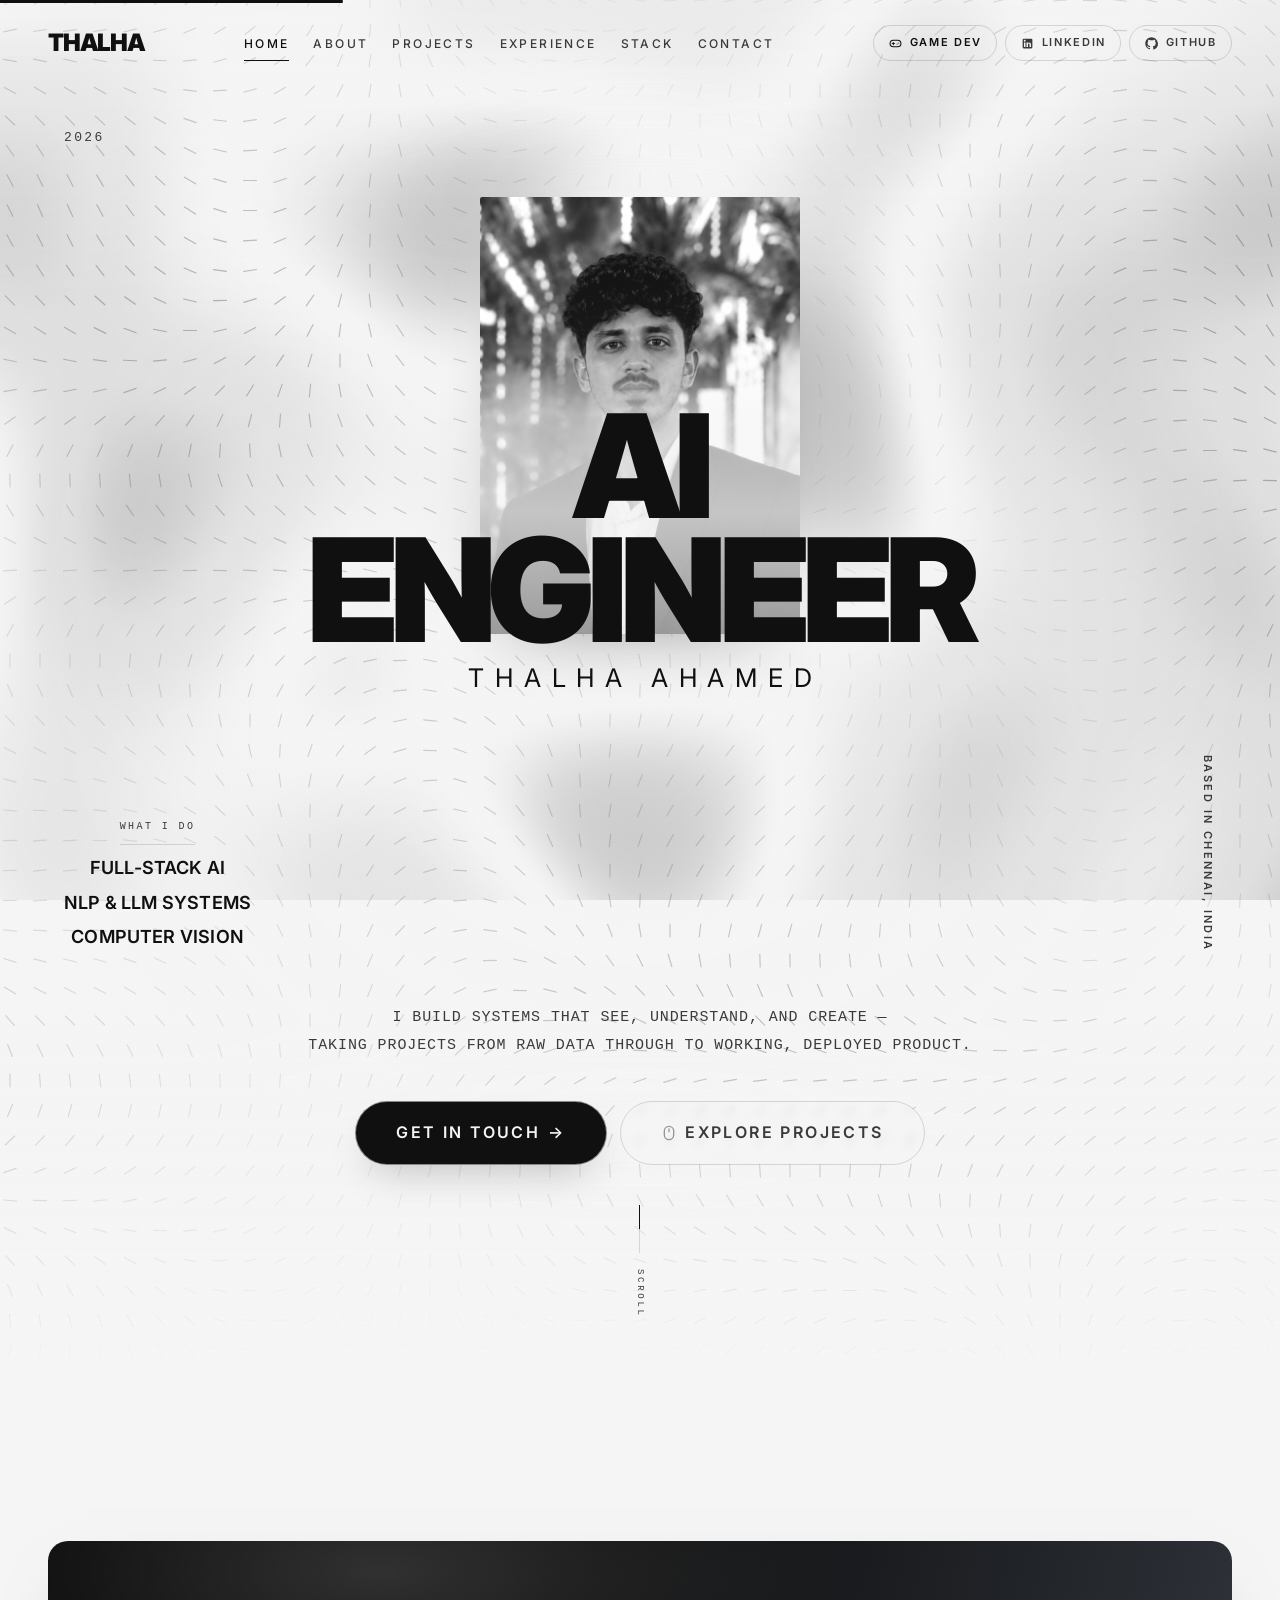
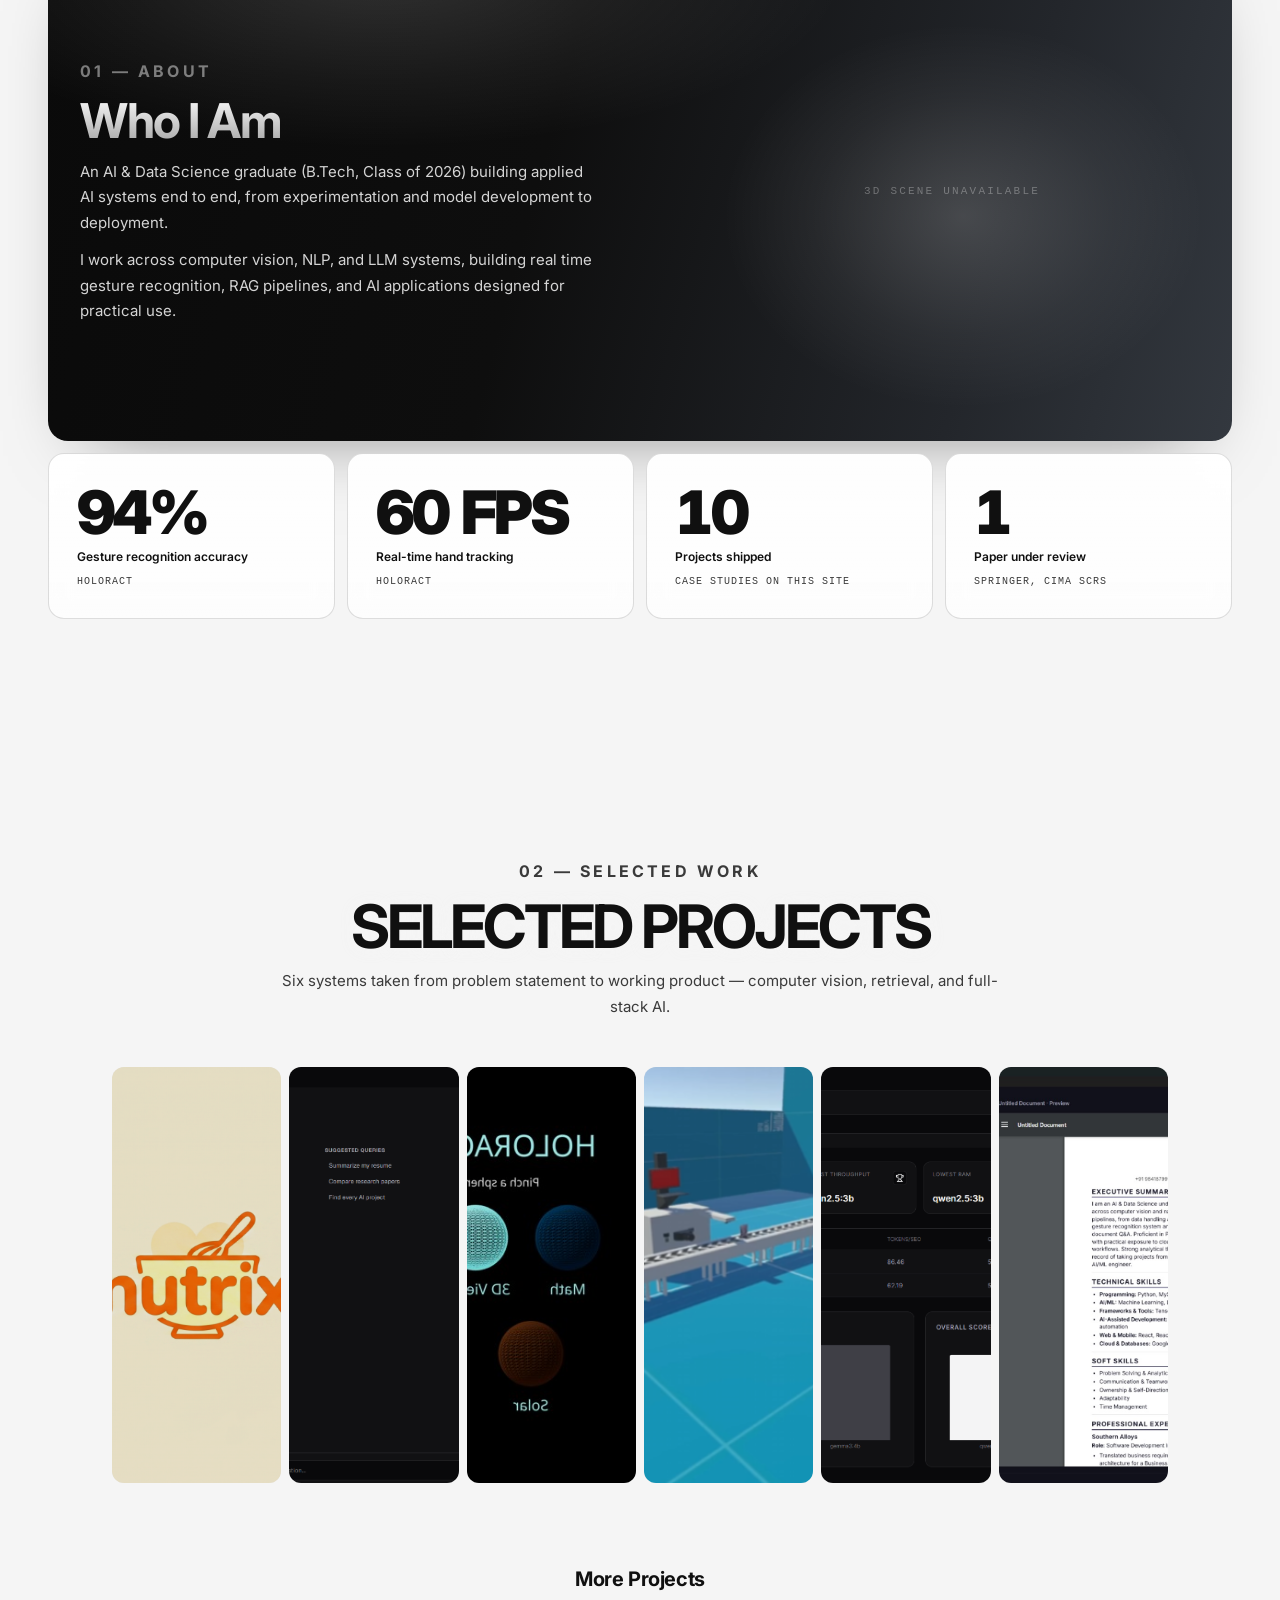
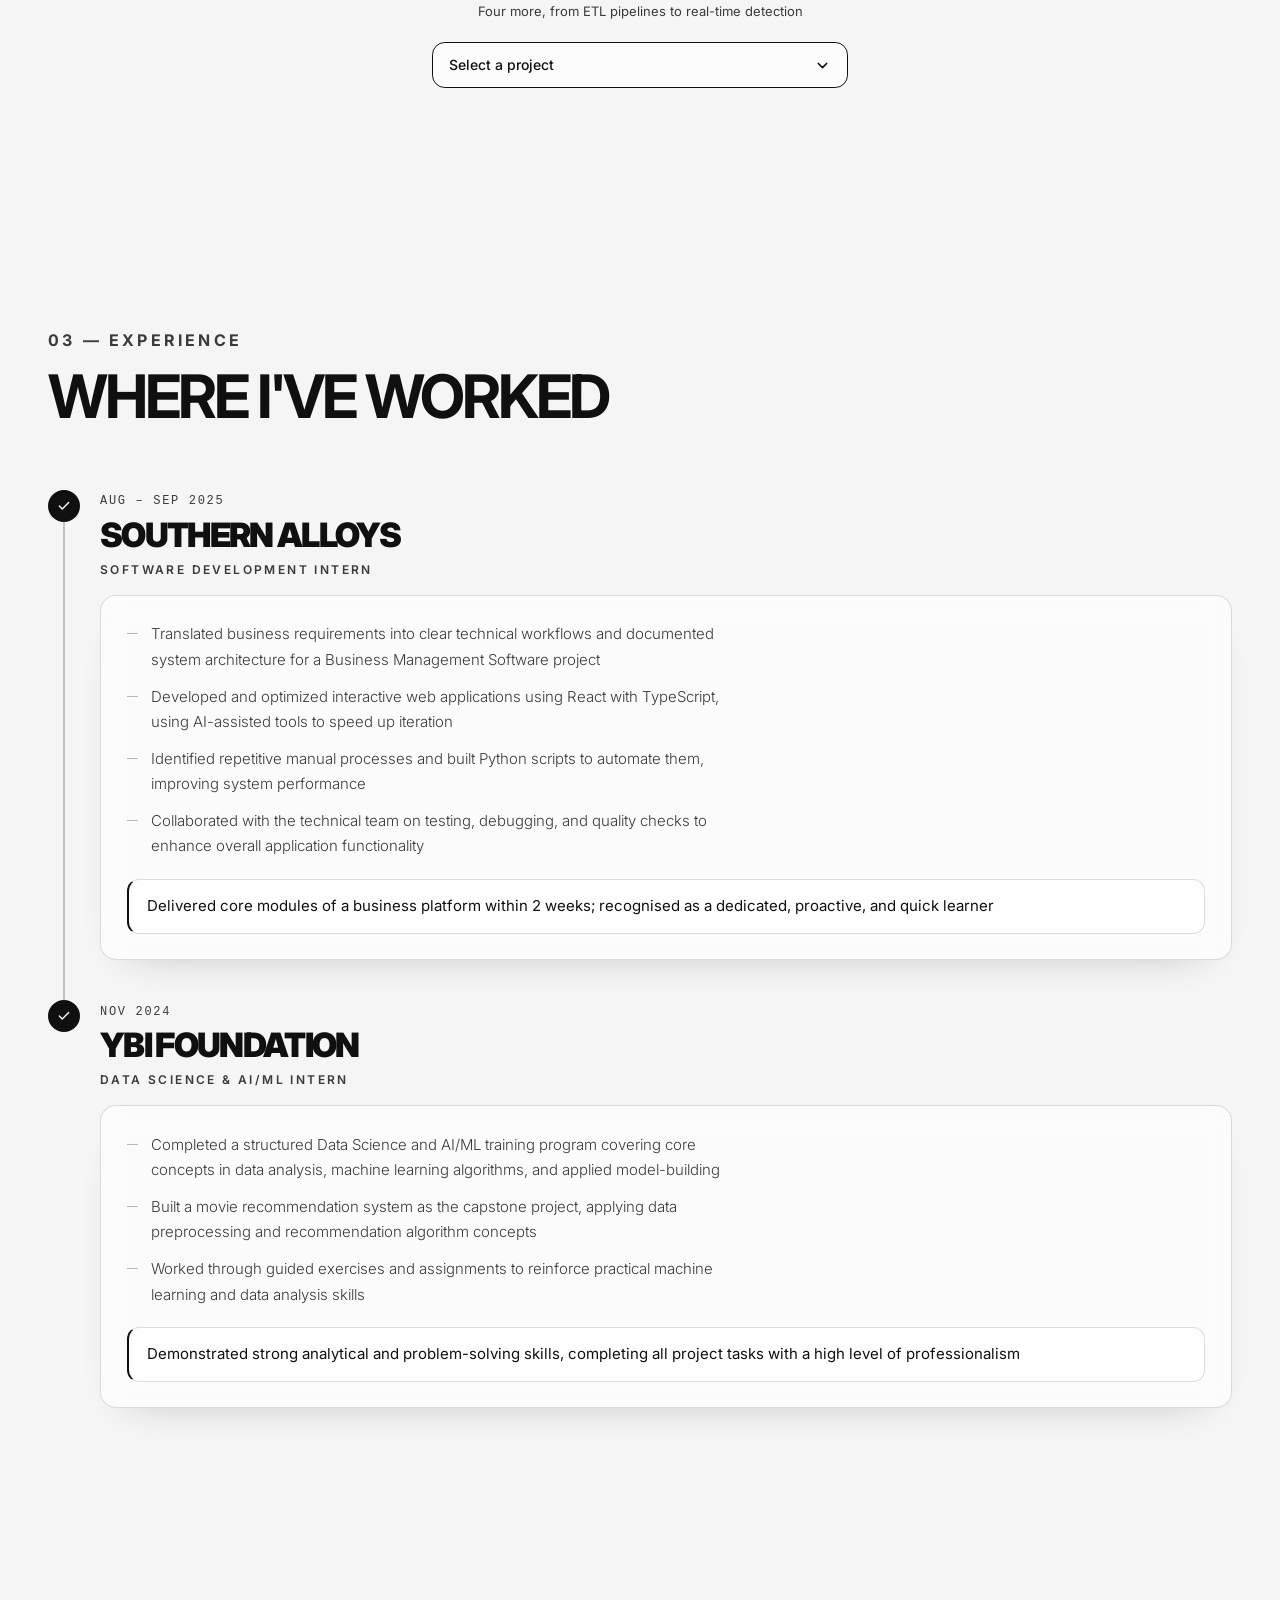
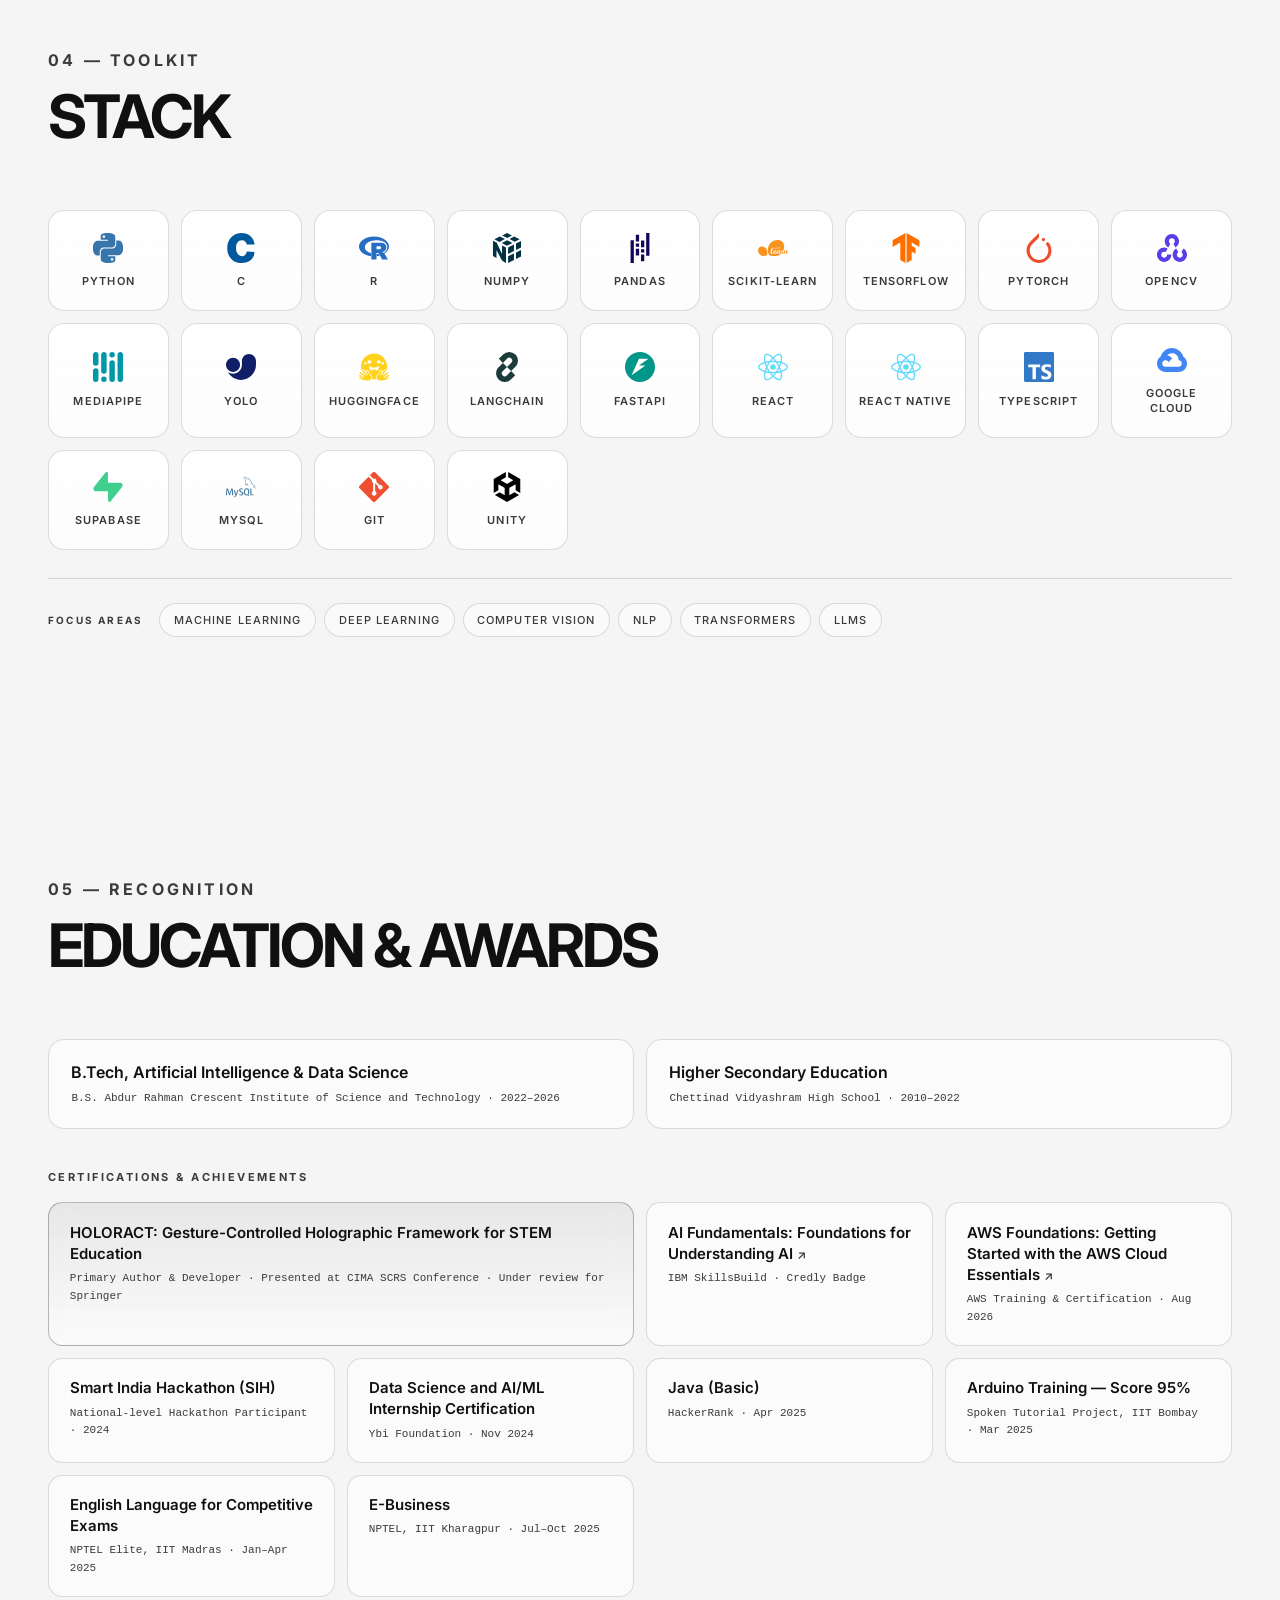
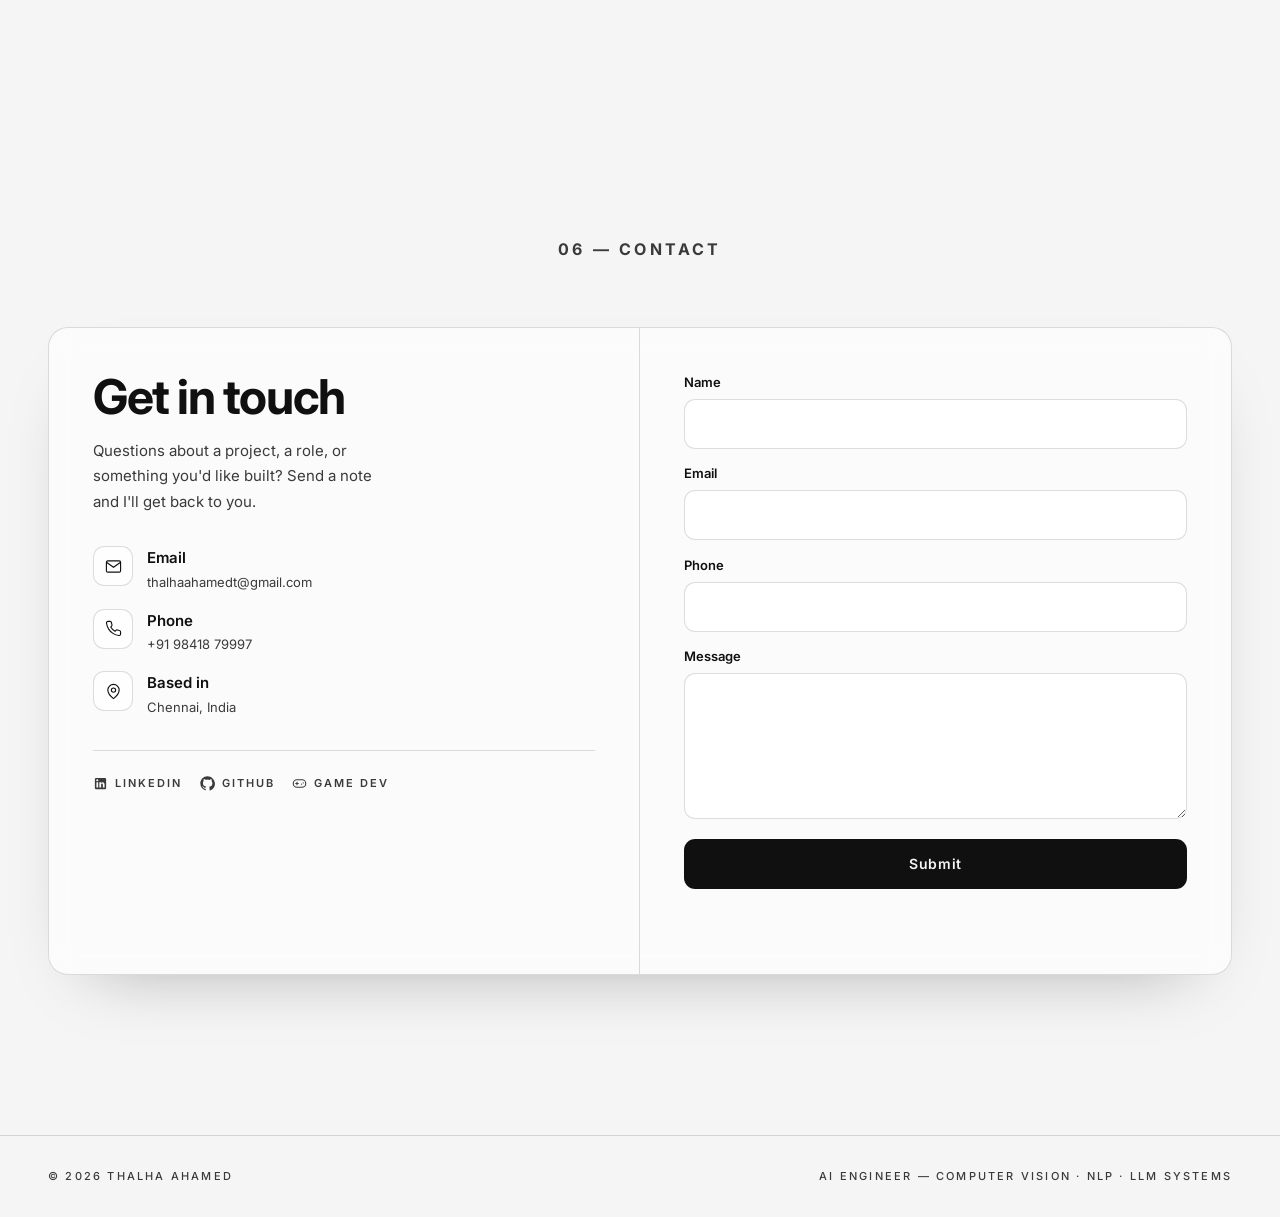
==== index.html @ 67c65a20 "suwi" ====
<!DOCTYPE html>
<html lang="en">
<head>
  <meta charset="UTF-8">
  <meta name="viewport" content="width=device-width, initial-scale=1.0, viewport-fit=cover">
  <meta name="theme-color" content="#F5F5F5">
  <title>Thalha Ahamed — AI Engineer</title>
  <meta name="description" content="Portfolio of Thalha Ahamed — AI Engineer. Building systems that see, understand, and create. Computer Vision, NLP, LLM Systems.">
  <meta name="author" content="Thalha Ahamed">

  <meta property="og:type" content="website">
  <meta property="og:title" content="Thalha Ahamed — AI Engineer">
  <meta property="og:description" content="Building systems that see, understand, and create. Computer Vision, NLP, LLM Systems.">
  <meta name="twitter:card" content="summary_large_image">

  <link rel="preconnect" href="https://fonts.googleapis.com">
  <link rel="preconnect" href="https://fonts.gstatic.com" crossorigin>
  <link href="https://fonts.googleapis.com/css2?family=Inter:wght@300;400;500;600;700;900&display=swap" rel="stylesheet">
  <link rel="stylesheet" href="style.css">
  <noscript><style>
    #preloader{display:none!important}
    body.loading{overflow:auto!important;height:auto!important}
    .reveal{opacity:1!important;transform:none!important}
    .nav-toggle{display:none!important}
    .hero{position:relative!important;height:auto!important;min-height:100svh}
  </style></noscript>
</head>
<body class="loading">

  <div class="page-gradient" aria-hidden="true"></div>
  <canvas id="simplex-bg" aria-hidden="true"></canvas>

  <!-- ===== PRELOADER ===== -->
  <div id="preloader">
    <div class="loader-name">Thalha<br>Ahamed</div>
    <div class="loader-bar"><div class="loader-progress"></div></div>
    <div class="loader-count">000</div>
  </div>

  <!-- ===== SCROLL PROGRESS + CURSOR ===== -->
  <div class="scroll-progress" aria-hidden="true"></div>
  <div class="cursor-dot" aria-hidden="true"></div>
  <div class="cursor-outline" aria-hidden="true"></div>

  <!-- ===== NAVIGATION ===== -->
  <header class="nav" id="nav">
    <nav class="nav-inner">
      <a href="#home" class="nav-logo">Thalha</a>

      <div class="nav-links">
        <a href="#home">Home</a>
        <a href="#about">About</a>
        <a href="#projects">Projects</a>
        <a href="#experience">Experience</a>
        <a href="#stack">Stack</a>
        <a href="#contact">Contact</a>
      </div>

      <div class="nav-cta-group">
        <a class="nav-gamedev" href="https://thalhagamedev.github.io/PortFolio-Website/" target="_blank" rel="noopener">
          <svg width="14" height="14" viewBox="0 0 24 24" fill="none" stroke="currentColor" stroke-width="2" stroke-linecap="round" stroke-linejoin="round" aria-hidden="true"><rect x="2" y="6" width="20" height="12" rx="6"/><path d="M6 12h4M8 10v4M15 13h.01M18 11h.01"/></svg>
          Game Dev
        </a>
        <a class="nav-cta" href="https://www.linkedin.com/in/thalha-ahamed-01144142b/" target="_blank" rel="noopener"><svg viewBox="0 0 24 24" fill="currentColor" aria-hidden="true"><path d="M19 3a2 2 0 0 1 2 2v14a2 2 0 0 1-2 2H5a2 2 0 0 1-2-2V5a2 2 0 0 1 2-2h14m-.5 15.5v-5.3a3.26 3.26 0 0 0-3.26-3.26c-.85 0-1.84.52-2.28 1.3v-1.11h-2.79v8.37h2.79v-4.93c0-.77.62-1.4 1.39-1.4a1.4 1.4 0 0 1 1.4 1.4v4.93h2.75M6.88 8.56a1.68 1.68 0 0 0 1.68-1.68c0-.93-.75-1.69-1.68-1.69a1.69 1.69 0 0 0-1.69 1.69c0 .93.76 1.68 1.69 1.68m1.39 9.94v-8.37H5.5v8.37h2.77z"/></svg>LinkedIn</a>
        <a class="nav-cta" href="https://github.com/Fortuner47" target="_blank" rel="noopener"><svg viewBox="0 0 24 24" fill="currentColor" aria-hidden="true"><path d="M12 .5C5.7.5.5 5.7.5 12c0 5 3.3 9.3 7.9 10.8.6.1.8-.2.8-.6v-2c-3.2.7-3.9-1.5-3.9-1.5-.5-1.3-1.3-1.7-1.3-1.7-1.1-.7.1-.7.1-.7 1.2.1 1.8 1.2 1.8 1.2 1 1.8 2.7 1.3 3.4 1 .1-.8.4-1.3.7-1.6-2.6-.3-5.3-1.3-5.3-5.7 0-1.3.5-2.3 1.2-3.1-.1-.3-.5-1.5.1-3.1 0 0 1-.3 3.3 1.2a11.3 11.3 0 016 0C17.5 5 18.5 5.3 18.5 5.3c.6 1.6.2 2.8.1 3.1.8.8 1.2 1.9 1.2 3.1 0 4.4-2.7 5.4-5.3 5.7.4.4.8 1.1.8 2.2v3.3c0 .4.2.7.8.6 4.6-1.5 7.9-5.8 7.9-10.8C23.5 5.7 18.3.5 12 .5z"/></svg>GitHub</a>
      </div>

      <button class="nav-toggle" id="nav-toggle" aria-label="Open menu">
        <span></span><span></span><span></span>
      </button>
    </nav>
  </header>

  <!-- ===== MOBILE MENU ===== -->
  <div class="mobile-nav" id="mobile-nav">
    <a href="#home">Home</a>
    <a href="#about">About</a>
    <a href="#projects">Projects</a>
    <a href="#experience">Experience</a>
    <a href="#stack">Stack</a>
    <a href="#achievements">Awards</a>
    <a href="#contact">Contact</a>
    <a href="https://thalhagamedev.github.io/PortFolio-Website/" target="_blank" rel="noopener" class="mobile-gamedev"><svg viewBox="0 0 24 24" fill="none" stroke="currentColor" stroke-width="1.8" stroke-linecap="round" stroke-linejoin="round" aria-hidden="true"><rect x="2" y="6" width="20" height="12" rx="6"/><path d="M6 12h4M8 10v4M15 13h.01M18 11h.01"/></svg><span>Game Dev Profile</span></a>
    <a href="https://www.linkedin.com/in/thalha-ahamed-01144142b/" target="_blank" rel="noopener" class="mobile-gamedev"><svg viewBox="0 0 24 24" fill="currentColor" aria-hidden="true"><path d="M19 3a2 2 0 0 1 2 2v14a2 2 0 0 1-2 2H5a2 2 0 0 1-2-2V5a2 2 0 0 1 2-2h14m-.5 15.5v-5.3a3.26 3.26 0 0 0-3.26-3.26c-.85 0-1.84.52-2.28 1.3v-1.11h-2.79v8.37h2.79v-4.93c0-.77.62-1.4 1.39-1.4a1.4 1.4 0 0 1 1.4 1.4v4.93h2.75M6.88 8.56a1.68 1.68 0 0 0 1.68-1.68c0-.93-.75-1.69-1.68-1.69a1.69 1.69 0 0 0-1.69 1.69c0 .93.76 1.68 1.69 1.68m1.39 9.94v-8.37H5.5v8.37h2.77z"/></svg><span>LinkedIn</span></a>
    <a href="https://github.com/Fortuner47" target="_blank" rel="noopener" class="mobile-gamedev"><svg viewBox="0 0 24 24" fill="currentColor" aria-hidden="true"><path d="M12 .5C5.7.5.5 5.7.5 12c0 5 3.3 9.3 7.9 10.8.6.1.8-.2.8-.6v-2c-3.2.7-3.9-1.5-3.9-1.5-.5-1.3-1.3-1.7-1.3-1.7-1.1-.7.1-.7.1-.7 1.2.1 1.8 1.2 1.8 1.2 1 1.8 2.7 1.3 3.4 1 .1-.8.4-1.3.7-1.6-2.6-.3-5.3-1.3-5.3-5.7 0-1.3.5-2.3 1.2-3.1-.1-.3-.5-1.5.1-3.1 0 0 1-.3 3.3 1.2a11.3 11.3 0 016 0C17.5 5 18.5 5.3 18.5 5.3c.6 1.6.2 2.8.1 3.1.8.8 1.2 1.9 1.2 3.1 0 4.4-2.7 5.4-5.3 5.7.4.4.8 1.1.8 2.2v3.3c0 .4.2.7.8.6 4.6-1.5 7.9-5.8 7.9-10.8C23.5 5.7 18.3.5 12 .5z"/></svg><span>GitHub</span></a>
  </div>

  <!-- ===== HERO — layout after "Hero 04" by Ali Imam (21st.dev) ===== -->
  <section class="hero" id="home">
    <canvas id="flow-grid" aria-hidden="true"></canvas>
    <div class="hero-scrim" aria-hidden="true"></div>

    <div class="h4">
      <div class="h4-index">2026</div>

      <div class="h4-stage">
        <figure class="h4-photo" data-portrait="./thalha.jpg">
          <img src="./thalha.jpg" alt="Thalha Ahamed" decoding="async">
          <figcaption class="h4-photo-fallback" aria-hidden="true">TA</figcaption>
        </figure>

        <h1 class="h4-title"><span>AI</span><span>Engineer</span></h1>
        <p class="h4-name">Thalha Ahamed</p>
      </div>

      <div class="h4-meta">
        <div class="h4-services-block">
          <span class="h4-services-label">What I do</span>
          <ul class="h4-services">
            <li>Full-Stack AI</li>
            <li>NLP &amp; LLM Systems</li>
            <li>Computer Vision</li>
          </ul>
        </div>
        <div class="h4-location" aria-hidden="true">Based in Chennai, India</div>
      </div>

      <p class="h4-blurb">
        I build systems that see, understand, and create —<br>
        taking projects from raw data through to working, deployed product.
      </p>

      <div class="h4-cta">
        <a href="#contact" class="btn-primary">Get in touch <span class="arrow">→</span></a>
        <a href="#projects" class="btn-secondary">
          <svg width="16" height="16" viewBox="0 0 24 24" fill="none" stroke="currentColor" stroke-width="2" stroke-linecap="round" stroke-linejoin="round" aria-hidden="true"><rect x="5" y="2" width="14" height="20" rx="7"/><path d="M12 6v4"/></svg>
          Explore projects
        </a>
      </div>

      <div class="hero-scroll" aria-hidden="true">
        <div class="hero-scroll-line"><span></span></div>
        <span class="hero-scroll-text">Scroll</span>
      </div>
    </div>
  </section>

  <div class="after-hero">

    <!-- ===== ABOUT — after "Spline Scene" by Serafim (21st.dev) ===== -->
    <section class="section" id="about">
      <div class="container">

        <div class="spline-card reveal">
          <div class="spotlight" aria-hidden="true"></div>

          <div class="spline-inner">
            <div class="spline-copy">
              <span class="title-counter">01 — About</span>
              <h2 class="spline-title">Who I Am</h2>
              <p>An AI &amp; Data Science graduate (B.Tech, Class of 2026) building applied AI systems end to end, from experimentation and model development to deployment.</p>
              <p>I work across computer vision, NLP, and LLM systems, building real time gesture recognition, RAG pipelines, and AI applications designed for practical use.</p>
            </div>

            <div class="spline-stage" data-spline="https://prod.spline.design/kZDDjO5HuC9GJUM2/scene.splinecode">
              <span class="spline-status">Loading 3D scene…</span>
            </div>
          </div>
        </div>

        <div class="about-stats reveal">
          <div class="stat">
            <div class="stat-value" data-target="94" data-suffix="%">0%</div>
            <div class="stat-label">Gesture recognition accuracy</div>
            <div class="stat-src">HOLORACT</div>
          </div>
          <div class="stat">
            <div class="stat-value" data-target="60" data-suffix=" FPS">0 FPS</div>
            <div class="stat-label">Real-time hand tracking</div>
            <div class="stat-src">HOLORACT</div>
          </div>
          <div class="stat">
            <div class="stat-value" data-target="10" data-suffix="">0</div>
            <div class="stat-label">Projects shipped</div>
            <div class="stat-src">Case studies on this site</div>
          </div>
          <div class="stat">
            <div class="stat-value" data-target="1" data-suffix="">0</div>
            <div class="stat-label">Paper under review</div>
            <div class="stat-src">Springer, CIMA SCRS</div>
          </div>
        </div>

      </div>
    </section>

    <!-- ===== PROJECTS — after "Image Gallery" by PrebuiltUI (21st.dev) ===== -->
    <section class="section" id="projects">
      <div class="container">
        <div class="ig-head reveal">
          <span class="title-counter">02 — Selected Work</span>
          <h2 class="section-heading">Selected Projects</h2>
          <p class="ig-sub">Six systems taken from problem statement to working product — computer vision, retrieval, and full-stack AI.</p>
        </div>

        <div class="ig-gallery">
          <a class="ig-tile reveal" href="nutrix.html">
            <img src="./nutrix_logo.png" alt="Nutrix Resynced" loading="lazy" decoding="async">
            <div class="ig-overlay">
              <span class="ig-meta">01 · Full-Stack AI</span>
              <h3 class="ig-title">Nutrix Resynced</h3>
              <span class="ig-more">Case study <svg width="16" height="16" viewBox="0 0 13 13" fill="none" aria-hidden="true"><path d="M8.125 1.625H11.375V4.875" stroke="currentColor" stroke-linecap="round" stroke-linejoin="round"/><path d="M5.41602 7.58333L11.3743 1.625" stroke="currentColor" stroke-linecap="round" stroke-linejoin="round"/><path d="M9.75 7.04167V10.2917C9.75 10.579 9.63586 10.8545 9.4327 11.0577C9.22953 11.2609 8.95398 11.375 8.66667 11.375H2.70833C2.42102 11.375 2.14547 11.2609 1.9423 11.0577C1.73914 10.8545 1.625 10.579 1.625 10.2917V4.33333C1.625 4.04602 1.73914 3.77047 1.9423 3.5673C2.14547 3.36414 2.42102 3.25 2.70833 3.25H5.95833" stroke="currentColor" stroke-linecap="round" stroke-linejoin="round"/></svg></span>
            </div>
          </a>
          <a class="ig-tile reveal" href="querydoc.html">
            <img src="./QueryDoc_UI_1.png" alt="QueryDoc" loading="lazy" decoding="async">
            <div class="ig-overlay">
              <span class="ig-meta">02 · Enterprise AI</span>
              <h3 class="ig-title">QueryDoc</h3>
              <span class="ig-more">Case study <svg width="16" height="16" viewBox="0 0 13 13" fill="none" aria-hidden="true"><path d="M8.125 1.625H11.375V4.875" stroke="currentColor" stroke-linecap="round" stroke-linejoin="round"/><path d="M5.41602 7.58333L11.3743 1.625" stroke="currentColor" stroke-linecap="round" stroke-linejoin="round"/><path d="M9.75 7.04167V10.2917C9.75 10.579 9.63586 10.8545 9.4327 11.0577C9.22953 11.2609 8.95398 11.375 8.66667 11.375H2.70833C2.42102 11.375 2.14547 11.2609 1.9423 11.0577C1.73914 10.8545 1.625 10.579 1.625 10.2917V4.33333C1.625 4.04602 1.73914 3.77047 1.9423 3.5673C2.14547 3.36414 2.42102 3.25 2.70833 3.25H5.95833" stroke="currentColor" stroke-linecap="round" stroke-linejoin="round"/></svg></span>
            </div>
          </a>
          <a class="ig-tile reveal" href="holoract.html">
            <img src="./holoract_interface.png" alt="HOLORACT" loading="lazy" decoding="async">
            <div class="ig-overlay">
              <span class="ig-meta">03 · Computer Vision</span>
              <h3 class="ig-title">HOLORACT</h3>
              <span class="ig-more">Case study <svg width="16" height="16" viewBox="0 0 13 13" fill="none" aria-hidden="true"><path d="M8.125 1.625H11.375V4.875" stroke="currentColor" stroke-linecap="round" stroke-linejoin="round"/><path d="M5.41602 7.58333L11.3743 1.625" stroke="currentColor" stroke-linecap="round" stroke-linejoin="round"/><path d="M9.75 7.04167V10.2917C9.75 10.579 9.63586 10.8545 9.4327 11.0577C9.22953 11.2609 8.95398 11.375 8.66667 11.375H2.70833C2.42102 11.375 2.14547 11.2609 1.9423 11.0577C1.73914 10.8545 1.625 10.579 1.625 10.2917V4.33333C1.625 4.04602 1.73914 3.77047 1.9423 3.5673C2.14547 3.36414 2.42102 3.25 2.70833 3.25H5.95833" stroke="currentColor" stroke-linecap="round" stroke-linejoin="round"/></svg></span>
            </div>
          </a>
          <a class="ig-tile reveal" href="industrial-vision.html">
            <img src="./pis_cover.png" alt="Industrial Vision" loading="lazy" decoding="async">
            <div class="ig-overlay">
              <span class="ig-meta">04 · Computer Vision</span>
              <h3 class="ig-title">Industrial Vision</h3>
              <span class="ig-more">Case study <svg width="16" height="16" viewBox="0 0 13 13" fill="none" aria-hidden="true"><path d="M8.125 1.625H11.375V4.875" stroke="currentColor" stroke-linecap="round" stroke-linejoin="round"/><path d="M5.41602 7.58333L11.3743 1.625" stroke="currentColor" stroke-linecap="round" stroke-linejoin="round"/><path d="M9.75 7.04167V10.2917C9.75 10.579 9.63586 10.8545 9.4327 11.0577C9.22953 11.2609 8.95398 11.375 8.66667 11.375H2.70833C2.42102 11.375 2.14547 11.2609 1.9423 11.0577C1.73914 10.8545 1.625 10.579 1.625 10.2917V4.33333C1.625 4.04602 1.73914 3.77047 1.9423 3.5673C2.14547 3.36414 2.42102 3.25 2.70833 3.25H5.95833" stroke="currentColor" stroke-linecap="round" stroke-linejoin="round"/></svg></span>
            </div>
          </a>
          <a class="ig-tile reveal" href="ollamabench.html">
            <img src="./ollamabench_1.png" alt="OllamaBench" loading="lazy" decoding="async">
            <div class="ig-overlay">
              <span class="ig-meta">05 · Developer Tools</span>
              <h3 class="ig-title">OllamaBench</h3>
              <span class="ig-more">Case study <svg width="16" height="16" viewBox="0 0 13 13" fill="none" aria-hidden="true"><path d="M8.125 1.625H11.375V4.875" stroke="currentColor" stroke-linecap="round" stroke-linejoin="round"/><path d="M5.41602 7.58333L11.3743 1.625" stroke="currentColor" stroke-linecap="round" stroke-linejoin="round"/><path d="M9.75 7.04167V10.2917C9.75 10.579 9.63586 10.8545 9.4327 11.0577C9.22953 11.2609 8.95398 11.375 8.66667 11.375H2.70833C2.42102 11.375 2.14547 11.2609 1.9423 11.0577C1.73914 10.8545 1.625 10.579 1.625 10.2917V4.33333C1.625 4.04602 1.73914 3.77047 1.9423 3.5673C2.14547 3.36414 2.42102 3.25 2.70833 3.25H5.95833" stroke="currentColor" stroke-linecap="round" stroke-linejoin="round"/></svg></span>
            </div>
          </a>
          <a class="ig-tile reveal" href="docforge.html">
            <img src="./docforge_ui_1.png" alt="DocForge AI" loading="lazy" decoding="async">
            <div class="ig-overlay">
              <span class="ig-meta">06 · AI-Native Application</span>
              <h3 class="ig-title">DocForge AI</h3>
              <span class="ig-more">Case study <svg width="16" height="16" viewBox="0 0 13 13" fill="none" aria-hidden="true"><path d="M8.125 1.625H11.375V4.875" stroke="currentColor" stroke-linecap="round" stroke-linejoin="round"/><path d="M5.41602 7.58333L11.3743 1.625" stroke="currentColor" stroke-linecap="round" stroke-linejoin="round"/><path d="M9.75 7.04167V10.2917C9.75 10.579 9.63586 10.8545 9.4327 11.0577C9.22953 11.2609 8.95398 11.375 8.66667 11.375H2.70833C2.42102 11.375 2.14547 11.2609 1.9423 11.0577C1.73914 10.8545 1.625 10.579 1.625 10.2917V4.33333C1.625 4.04602 1.73914 3.77047 1.9423 3.5673C2.14547 3.36414 2.42102 3.25 2.70833 3.25H5.95833" stroke="currentColor" stroke-linecap="round" stroke-linejoin="round"/></svg></span>
            </div>
          </a>
        </div>
      </div>
    </section>

    <!-- ===== MORE PROJECTS — after "Dropdown 01" by Awanish Verma (21st.dev) ===== -->
    <section class="section" id="projects-more" style="padding-top:0">
      <div class="container">
        <div class="dd-head reveal">
          <span class="dd-title">More Projects</span>
          <span class="dd-sub">Four more, from ETL pipelines to real-time detection</span>
        </div>

        <div class="dd reveal" data-dropdown>
          <button type="button" class="dd-trigger" aria-expanded="false" aria-haspopup="true" aria-controls="more-menu">
            <span class="dd-value">Select a project</span>
            <svg class="dd-chevron" viewBox="0 0 24 24" fill="none" stroke="currentColor" stroke-width="2" stroke-linecap="round" stroke-linejoin="round" aria-hidden="true"><path d="m6 9 6 6 6-6"/></svg>
          </button>

          <div class="dd-menu" id="more-menu" role="menu">
            <a class="dd-option" role="menuitem" href="video-recipe.html">
              <span class="dd-option-num">07</span>
              <span class="dd-option-text">
                <span class="dd-option-name">AI Video Recipe Extraction</span>
                <span class="dd-option-desc">Automated recipe extraction from cooking videos using Google Gemini AI with fuzzy deduplication.</span>
              </span>
            </a>
            <a class="dd-option" role="menuitem" href="scrapflow.html">
              <span class="dd-option-num">08</span>
              <span class="dd-option-text">
                <span class="dd-option-name">ScrapFlow</span>
                <span class="dd-option-desc">Automated ETL and web-scraping workflow for downstream AI/ML analysis with a full business dashboard.</span>
              </span>
            </a>
            <a class="dd-option" role="menuitem" href="yolo-detection.html">
              <span class="dd-option-num">09</span>
              <span class="dd-option-text">
                <span class="dd-option-name">YOLO Video Object Detection</span>
                <span class="dd-option-desc">Real-time object detection and tracking on video streams with bounding boxes and labels.</span>
              </span>
            </a>
            <a class="dd-option" role="menuitem" href="text-emotion.html">
              <span class="dd-option-num">10</span>
              <span class="dd-option-text">
                <span class="dd-option-name">Text Emotion Detection</span>
                <span class="dd-option-desc">Multi-class emotion classification using fine-tuned HuggingFace Transformer models.</span>
              </span>
            </a>
          </div>
        </div>
      </div>
    </section>

    <!-- ===== EXPERIENCE — after "Order Tracking" by Javi (21st.dev) ===== -->
    <section class="section" id="experience">
      <div class="container">
        <div class="section-head reveal">
          <span class="title-counter">03 — Experience</span>
          <h2 class="section-heading">Where I've Worked</h2>
        </div>

        <ol class="track">
          <li class="track-step is-done reveal">
            <span class="track-node"><svg viewBox="0 0 24 24" fill="none" stroke="currentColor" stroke-width="2.5" stroke-linecap="round" stroke-linejoin="round" aria-hidden="true"><path d="M20 6 9 17l-5-5"/></svg></span>
            <div class="track-body">
              <span class="track-time">Aug – Sep 2025</span>
              <h3 class="track-name">Southern Alloys</h3>
              <span class="track-role">Software Development Intern</span>
              <div class="track-card">
              <ul class="exp-details">
                <li>Translated business requirements into clear technical workflows and documented system architecture for a Business Management Software project</li>
                <li>Developed and optimized interactive web applications using React with TypeScript, using AI-assisted tools to speed up iteration</li>
                <li>Identified repetitive manual processes and built Python scripts to automate them, improving system performance</li>
                <li>Collaborated with the technical team on testing, debugging, and quality checks to enhance overall application functionality</li></ul>
              <div class="exp-impact">Delivered core modules of a business platform within 2 weeks; recognised as a dedicated, proactive, and quick learner</div>
            </div>
            </div>
          </li>
          <li class="track-step is-done reveal">
            <span class="track-node"><svg viewBox="0 0 24 24" fill="none" stroke="currentColor" stroke-width="2.5" stroke-linecap="round" stroke-linejoin="round" aria-hidden="true"><path d="M20 6 9 17l-5-5"/></svg></span>
            <div class="track-body">
              <span class="track-time">Nov 2024</span>
              <h3 class="track-name">Ybi Foundation</h3>
              <span class="track-role">Data Science &amp; AI/ML Intern</span>
              <div class="track-card">
              <ul class="exp-details">
                <li>Completed a structured Data Science and AI/ML training program covering core concepts in data analysis, machine learning algorithms, and applied model-building</li>
                <li>Built a movie recommendation system as the capstone project, applying data preprocessing and recommendation algorithm concepts</li>
                <li>Worked through guided exercises and assignments to reinforce practical machine learning and data analysis skills</li></ul>
              <div class="exp-impact">Demonstrated strong analytical and problem-solving skills, completing all project tasks with a high level of professionalism</div>
            </div>
            </div>
          </li>
        </ol>
      </div>
    </section>

    <!-- ===== STACK ===== -->
    <section class="section" id="stack">
      <div class="container">
        <div class="section-head reveal">
          <span class="title-counter">04 — Toolkit</span>
          <h2 class="section-heading">Stack</h2>
        </div>

        <ul class="tool-grid reveal">
          <li class="tool" style="--brand:#3776AB">
            <svg class="tool-icon" viewBox="0 0 24 24" role="img" aria-hidden="true"><path d="M14.25.18l.9.2.73.26.59.3.45.32.34.34.25.34.16.33.1.3.04.26.02.2-.01.13V8.5l-.05.63-.13.55-.21.46-.26.38-.3.31-.33.25-.35.19-.35.14-.33.1-.3.07-.26.04-.21.02H8.77l-.69.05-.59.14-.5.22-.41.27-.33.32-.27.35-.2.36-.15.37-.1.35-.07.32-.04.27-.02.21v3.06H3.17l-.21-.03-.28-.07-.32-.12-.35-.18-.36-.26-.36-.36-.35-.46-.32-.59-.28-.73-.21-.88-.14-1.05-.05-1.23.06-1.22.16-1.04.24-.87.32-.71.36-.57.4-.44.42-.33.42-.24.4-.16.36-.1.32-.05.24-.01h.16l.06.01h8.16v-.83H6.18l-.01-2.75-.02-.37.05-.34.11-.31.17-.28.25-.26.31-.23.38-.2.44-.18.51-.15.58-.12.64-.1.71-.06.77-.04.84-.02 1.27.05zm-6.3 1.98l-.23.33-.08.41.08.41.23.34.33.22.41.09.41-.09.33-.22.23-.34.08-.41-.08-.41-.23-.33-.33-.22-.41-.09-.41.09zm13.09 3.95l.28.06.32.12.35.18.36.27.36.35.35.47.32.59.28.73.21.88.14 1.04.05 1.23-.06 1.23-.16 1.04-.24.86-.32.71-.36.57-.4.45-.42.33-.42.24-.4.16-.36.09-.32.05-.24.02-.16-.01h-8.22v.82h5.84l.01 2.76.02.36-.05.34-.11.31-.17.29-.25.25-.31.24-.38.2-.44.17-.51.15-.58.13-.64.09-.71.07-.77.04-.84.01-1.27-.04-1.07-.14-.9-.2-.73-.25-.59-.3-.45-.33-.34-.34-.25-.34-.16-.33-.1-.3-.04-.25-.02-.2.01-.13v-5.34l.05-.64.13-.54.21-.46.26-.38.3-.32.33-.24.35-.2.35-.14.33-.1.3-.06.26-.04.21-.02.13-.01h5.84l.69-.05.59-.14.5-.21.41-.28.33-.32.27-.35.2-.36.15-.36.1-.35.07-.32.04-.28.02-.21V6.07h2.09l.14.01zm-6.47 14.25l-.23.33-.08.41.08.41.23.33.33.23.41.08.41-.08.33-.23.23-.33.08-.41-.08-.41-.23-.33-.33-.23-.41-.08-.41.08z"/></svg>
            <span class="tool-name">Python</span>
          </li>
          <li class="tool" style="--brand:#00599C">
            <svg class="tool-icon" viewBox="0 0 24 24" role="img" aria-hidden="true"><path d="M16.5921 9.1962s-.354-3.298-3.627-3.39c-3.2741-.09-4.9552 2.474-4.9552 6.14 0 3.6651 1.858 6.5972 5.0451 6.5972 3.184 0 3.5381-3.665 3.5381-3.665l6.1041.365s.36 3.31-2.196 5.836c-2.552 2.5241-5.6901 2.9371-7.8762 2.9201-2.19-.017-5.2261.034-8.1602-2.97-2.938-3.0101-3.436-5.9302-3.436-8.8002 0-2.8701.556-6.6702 4.047-9.5502C7.444.72 9.849 0 12.254 0c10.0422 0 10.7172 9.2602 10.7172 9.2602z"/></svg>
            <span class="tool-name">C</span>
          </li>
          <li class="tool" style="--brand:#276DC3">
            <svg class="tool-icon" viewBox="0 0 24 24" role="img" aria-hidden="true"><path d="M12 2.746c-6.627 0-12 3.599-12 8.037 0 3.897 4.144 7.144 9.64 7.88V16.26c-2.924-.915-4.925-2.755-4.925-4.877 0-3.035 4.084-5.494 9.12-5.494 5.038 0 8.757 1.683 8.757 5.494 0 1.976-.999 3.379-2.662 4.272.09.066.174.128.258.216.169.149.25.363.372.544 2.128-1.45 3.44-3.437 3.44-5.631 0-4.44-5.373-8.038-12-8.038zm-2.111 4.99v13.516l4.093-.002-.002-5.291h1.1c.225 0 .321.066.549.25.272.22.715.982.715.982l2.164 4.063 4.627-.002-2.864-4.826s-.086-.193-.265-.383a2.22 2.22 0 00-.582-.416c-.422-.214-1.149-.434-1.149-.434s3.578-.264 3.578-3.826c0-3.562-3.744-3.63-3.744-3.63zm4.127 2.93l2.478.002s1.149-.062 1.149 1.127c0 1.165-1.149 1.17-1.149 1.17h-2.478zm1.754 6.119c-.494.049-1.012.079-1.54.088v1.807a16.622 16.622 0 002.37-.473l-.471-.891s-.108-.183-.248-.394c-.039-.054-.08-.098-.111-.137z"/></svg>
            <span class="tool-name">R</span>
          </li>
          <li class="tool" style="--brand:#013243">
            <svg class="tool-icon" viewBox="0 0 24 24" role="img" aria-hidden="true"><path d="M10.315 4.876L6.3048 2.8517l-4.401 2.1965 4.1186 2.0683zm1.8381.9277l4.2045 2.1223-4.3622 2.1906-4.125-2.0718zm5.6153-2.9213l4.3193 2.1658-3.863 1.9402-4.2131-2.1252zm-1.859-.9329L12.021 0 8.1742 1.9193l4.0068 2.0208zm-3.0401 16.7443V24l4.7107-2.3507-.0053-5.3085zm4.7037-4.2057l-.0052-5.2528-4.6985 2.3356v5.2546zm5.6553-.9845v5.327l-4.0178 2.0052-.0029-5.3028zm0-1.8626V6.4214l-4.0253 2.001.0034 5.2633zM11.2062 11.571L8.0333 9.9756v6.895s-3.8804-8.2564-4.2399-8.998c-.0463-.0957-.2371-.2007-.2858-.2262C2.8118 7.2812.773 6.2485.773 6.2485V18.43l2.8204 1.5076v-6.3674s3.8392 7.3775 3.878 7.458c.0389.0807.4245.8582.8362 1.1314.5485.363 2.8992 1.7766 2.8992 1.7766z"/></svg>
            <span class="tool-name">NumPy</span>
          </li>
          <li class="tool" style="--brand:#150458">
            <svg class="tool-icon" viewBox="0 0 24 24" role="img" aria-hidden="true"><path d="M16.922 0h2.623v18.104h-2.623zm-4.126 12.94h2.623v2.57h-2.623zm0-7.037h2.623v5.446h-2.623zm0 11.197h2.623v5.446h-2.623zM4.456 5.896h2.622V24H4.455zm4.213 2.559h2.623v2.57H8.67zm0 4.151h2.623v5.447H8.67zm0-11.187h2.623v5.446H8.67Z"/></svg>
            <span class="tool-name">Pandas</span>
          </li>
          <li class="tool" style="--brand:#F7931E">
            <svg class="tool-icon" viewBox="0 0 24 24" role="img" aria-hidden="true"><path d="M15.601 5.53c-1.91.035-3.981.91-5.63 2.56-2.93 2.93-2.083 8.53-1.088 9.525.805.804 6.595 1.843 9.526-1.088a9.74 9.74 0 0 0 .584-.643c.043-.292.205-.66.489-1.106a1.848 1.848 0 0 1-.537.176c-.144.265-.37.55-.676.855-.354.335-.607.554-.76.656a.795.795 0 0 1-.437.152c-.35 0-.514-.308-.494-.924-.22.316-.425.549-.612.7a.914.914 0 0 1-.578.224c-.194 0-.36-.09-.496-.273a1.03 1.03 0 0 1-.193-.507 4.016 4.016 0 0 1-.726.583c-.224.132-.47.197-.74.197-.3 0-.543-.096-.727-.288a.978.978 0 0 1-.257-.524v.004c-.3.276-.564.48-.79.611a1.295 1.295 0 0 1-.649.197.693.693 0 0 1-.571-.275c-.145-.183-.218-.43-.218-.739 0-.464.101-1.02.302-1.67.201-.65.445-1.25.733-1.797l.842-.312a.21.21 0 0 1 .06-.013c.063 0 .116.047.157.14.04.095.061.221.061.38 0 .451-.104.888-.312 1.31-.207.422-.532.873-.974 1.352-.018.23-.027.388-.027.474 0 .193.036.345.106.458.071.113.165.169.282.169a.71.71 0 0 0 .382-.13c.132-.084.333-.26.602-.523.028-.418.187-.798.482-1.142.324-.38.685-.569 1.08-.569.206 0 .37.054.494.16a.524.524 0 0 1 .186.417c0 .458-.486.829-1.459 1.114.088.43.32.646.693.646a.807.807 0 0 0 .417-.117c.129-.076.321-.243.575-.497.032-.252.118-.495.259-.728.182-.3.416-.544.701-.73.285-.185.537-.278.756-.278.276 0 .47.127.58.381l.677-.374h.186l-.292.971c-.15.488-.226.823-.226 1.004 0 .19.067.285.202.285.086 0 .181-.045.285-.137.104-.092.25-.232.437-.42v.001c.143-.155.274-.32.392-.494-.19-.084-.285-.21-.285-.375 0-.17.058-.352.174-.545.116-.194.275-.29.479-.29.172 0 .258.088.258.265 0 .139-.05.338-.149.596.367-.04.687-.32.961-.842l.228-.01c1.059-2.438.828-5.075-.83-6.732-1.019-1.02-2.408-1.5-3.895-1.471zm4.725 8.203a8.938 8.938 0 0 1-1.333 2.151 1.09 1.09 0 0 0-.012.147c0 .168.047.309.14.423.092.113.206.17.34.17.296 0 .714-.264 1.254-.787-.001.04-.003.08-.003.121 0 .146.012.368.036.666l.733-.172c0-.2.003-.357.01-.474.01-.157.033-.33.066-.517.02-.11.07-.216.152-.315l.186-.216a5.276 5.276 0 0 1 .378-.397c.062-.055.116-.099.162-.13a.26.26 0 0 1 .123-.046c.055 0 .083.035.083.106 0 .07-.052.236-.156.497-.194.486-.292.848-.292 1.084 0 .175.046.314.136.418a.45.45 0 0 0 .358.155c.365 0 .803-.269 1.313-.808v-.381c-.361.426-.623.64-.784.64-.109 0-.163-.067-.163-.2 0-.1.065-.316.195-.65.19-.486.285-.836.285-1.048a.464.464 0 0 0-.112-.319.36.36 0 0 0-.282-.127c-.165 0-.354.077-.567.233-.213.156-.5.436-.863.84.053-.262.165-.622.335-1.08l-.809.156a6.54 6.54 0 0 0-.399 1.074c-.04.156-.07.316-.092.48a7.447 7.447 0 0 1-.49.45.38.38 0 0 1-.229.08.208.208 0 0 1-.174-.082.352.352 0 0 1-.064-.222c0-.1.019-.214.056-.343.038-.13.12-.373.249-.731l.308-.849zm-17.21-2.927c-.863-.016-1.67.263-2.261.854-1.352 1.352-1.07 3.827.631 5.527 1.7 1.701 4.95 1.21 5.527.632.467-.466 1.07-3.827-.631-5.527-.957-.957-2.158-1.465-3.267-1.486zm12.285.358h.166v.21H15.4zm.427 0h.166v.865l.46-.455h.195l-.364.362.428.684h-.198l-.357-.575-.164.166v.41h-.166zm1.016 0h.166v.21h-.166zm.481.122h.166v.288h.172v.135h-.172v.717c0 .037.006.062.02.075.012.013.037.02.074.02a.23.23 0 0 0 .078-.01v.141a.802.802 0 0 1-.136.014.23.23 0 0 1-.15-.043.15.15 0 0 1-.052-.123v-.79h-.141v-.136h.141zm-3.562.258c.081 0 .15.012.207.038.057.024.1.061.13.11s.045.106.045.173h-.176c-.006-.111-.075-.167-.208-.167a.285.285 0 0 0-.164.041.134.134 0 0 0-.06.117c0 .035.015.065.045.088.03.024.08.044.15.06l.16.039a.47.47 0 0 1 .224.105c.047.046.07.108.07.186a.3.3 0 0 1-.052.175.327.327 0 0 1-.152.116.585.585 0 0 1-.226.041c-.136 0-.24-.03-.309-.088-.069-.059-.105-.149-.109-.269h.176c.004.037.01.065.017.084a.166.166 0 0 0 .034.054c.044.043.112.065.204.065a.31.31 0 0 0 .177-.045.139.139 0 0 0 .067-.119.116.116 0 0 0-.038-.09.287.287 0 0 0-.124-.055l-.156-.038a1.248 1.248 0 0 1-.159-.05.359.359 0 0 1-.098-.061.22.22 0 0 1-.058-.083.32.32 0 0 1-.016-.108c0-.096.036-.174.109-.232a.45.45 0 0 1 .29-.087zm1.035 0a.46.46 0 0 1 .202.043.351.351 0 0 1 .187.212.577.577 0 0 1 .023.126h-.168a.256.256 0 0 0-.078-.168.242.242 0 0 0-.17-.06.248.248 0 0 0-.155.05.306.306 0 0 0-.1.144.662.662 0 0 0-.034.224.58.58 0 0 0 .035.214.299.299 0 0 0 .101.135.261.261 0 0 0 .157.048c.142 0 .227-.084.256-.252h.167a.519.519 0 0 1-.065.22.35.35 0 0 1-.146.138.464.464 0 0 1-.216.048.448.448 0 0 1-.246-.066.441.441 0 0 1-.161-.192.703.703 0 0 1-.057-.293c0-.085.01-.163.032-.233a.522.522 0 0 1 .095-.182.403.403 0 0 1 .15-.117.453.453 0 0 1 .191-.04zm.603.03h.166v1.046H15.4zm1.443 0h.166v1.046h-.166zm-5.05.618c-.08 0-.2.204-.356.611-.155.407-.308.977-.459 1.71.281-.312.509-.662.683-1.05.175-.387.262-.72.262-.999a.455.455 0 0 0-.036-.197c-.025-.05-.056-.075-.093-.075zm4.662 1.797c-.221 0-.431.188-.629.563-.197.376-.296.722-.296 1.038 0 .12.029.216.088.29a.273.273 0 0 0 .223.111c.221 0 .43-.188.625-.565.196-.377.294-.725.294-1.043a.457.457 0 0 0-.083-.29.269.269 0 0 0-.222-.104zm-2.848.007c-.146 0-.285.11-.417.333-.133.222-.2.51-.2.866.566-.159.849-.452.849-.881 0-.212-.077-.318-.232-.318Z"/></svg>
            <span class="tool-name">Scikit-learn</span>
          </li>
          <li class="tool" style="--brand:#FF6F00">
            <svg class="tool-icon" viewBox="0 0 24 24" role="img" aria-hidden="true"><path d="M1.292 5.856L11.54 0v24l-4.095-2.378V7.603l-6.168 3.564.015-5.31zm21.43 5.311l-.014-5.31L12.46 0v24l4.095-2.378V14.87l3.092 1.788-.018-4.618-3.074-1.756V7.603l6.168 3.564z"/></svg>
            <span class="tool-name">TensorFlow</span>
          </li>
          <li class="tool" style="--brand:#EE4C2C">
            <svg class="tool-icon" viewBox="0 0 24 24" role="img" aria-hidden="true"><path d="M12.005 0L4.952 7.053a9.865 9.865 0 000 14.022 9.866 9.866 0 0014.022 0c3.984-3.9 3.986-10.205.085-14.023l-1.744 1.743c2.904 2.905 2.904 7.634 0 10.538s-7.634 2.904-10.538 0-2.904-7.634 0-10.538l4.647-4.646.582-.665zm3.568 3.899a1.327 1.327 0 00-1.327 1.327 1.327 1.327 0 001.327 1.328A1.327 1.327 0 0016.9 5.226 1.327 1.327 0 0015.573 3.9z"/></svg>
            <span class="tool-name">PyTorch</span>
          </li>
          <li class="tool" style="--brand:#5C3EE8">
            <svg class="tool-icon" viewBox="0 0 24 24" role="img" aria-hidden="true"><path d="M11.8992.8525C8.735.8525 6.17 3.4175 6.17 6.5817c0 2.102 1.1321 3.9398 2.8198 4.9366l1.6412-2.7849c.0411-.0699.0176-.1593-.0495-.2048-.6233-.4227-1.0328-1.137-1.0328-1.947 0-1.298 1.0524-2.3504 2.3505-2.3504 1.2981 0 2.3505 1.0524 2.3505 2.3505 0 .8098-.4095 1.5242-1.0328 1.947-.0671.0454-.0907.1348-.0495.2047l1.6414 2.785c1.6878-.9969 2.8199-2.8346 2.8199-4.9367 0-3.1642-2.5653-5.7292-5.7295-5.7292zm-6.17 10.8366C2.565 11.6891 0 14.2541 0 17.4183c0 3.1642 2.565 5.7292 5.7292 5.7292 3.1798 0 5.8074-2.6995 5.7275-5.8762H8.2313c-.0847 0-.1513.0717-.1519.1564-.0082 1.266-1.0644 2.3411-2.3502 2.3411-1.2981 0-2.3505-1.0524-2.3505-2.3505 0-1.2982 1.0524-2.3505 2.3505-2.3505.34 0 .663.0724.9547.2022.0713.0318.1566.0077.1962-.0595l1.6464-2.7935c-.8273-.4636-1.7815-.7279-2.7973-.7279zm15.4424.7614l-1.6366 2.7878c-.041.07-.0172.1594.05.2048.624.4217 1.0348 1.1354 1.0363 1.9452.0022 1.298-1.0483 2.352-2.3465 2.3542-1.298.0023-2.3523-1.0482-2.3545-2.3462-.0015-.8098.4068-1.5248 1.0294-1.9486.067-.0457.0905-.1353.0492-.2051l-1.6464-2.7818c-1.6859.9998-2.8146 2.8394-2.811 4.9415.0056 3.1641 2.575 5.7248 5.7393 5.7192 3.1641-.0054 5.7246-2.575 5.7192-5.7392-.0037-2.1022-1.139-3.938-2.8284-4.9318z"/></svg>
            <span class="tool-name">OpenCV</span>
          </li>
          <li class="tool" style="--brand:#0097A7">
            <svg class="tool-icon" viewBox="0 0 24 24" role="img" aria-hidden="true"><path d="M2.182 0C1 0 .037.94.002 2.114L0 2.182v6.545a2.182 2.182 0 0 0 4.364 0V2.182A2.182 2.182 0 0 0 2.182 0Zm6.545 0c-1.182 0-2.145.94-2.18 2.114l-.002.068v13.09a2.182 2.182 0 0 0 4.364 0V2.183A2.182 2.182 0 0 0 8.727 0Zm6.546 0a2.182 2.182 0 0 0-2.182 2.182 2.182 2.182 0 0 0 2.182 2.182 2.182 2.182 0 0 0 2.182-2.182A2.182 2.182 0 0 0 15.273 0Zm6.545 0c-1.182 0-2.145.94-2.18 2.114l-.002.068v19.636a2.182 2.182 0 0 0 4.364 0V2.182A2.182 2.182 0 0 0 21.818 0Zm-6.545 6.545c-1.183 0-2.145.94-2.181 2.114l-.001.068v13.091a2.182 2.182 0 0 0 4.364 0V8.728a2.182 2.182 0 0 0-2.182-2.183zM2.182 13.091c-1.182 0-2.145.94-2.18 2.114L0 15.273v6.545a2.182 2.182 0 0 0 4.364 0v-6.545a2.182 2.182 0 0 0-2.182-2.182zm6.545 6.545a2.182 2.182 0 0 0-2.182 2.182A2.182 2.182 0 0 0 8.727 24a2.182 2.182 0 0 0 2.182-2.182 2.182 2.182 0 0 0-2.182-2.182Z"/></svg>
            <span class="tool-name">MediaPipe</span>
          </li>
          <li class="tool" style="--brand:#111F68">
            <svg class="tool-icon" viewBox="0 0 24 24" role="img" aria-hidden="true"><path d="m12.736 7.341-.002 2.897c.012 3.953-3.188 7.177-7.098 7.171-1.553-.003-2.967-.48-4.112-1.313 2.056 3.725 5.999 6.24 10.48 6.245 6.511-.003 11.891-5.343 11.992-11.91l-.002-.027c.006-.151 0-2.951.006-3.075-.01-3.116-2.538-5.677-5.63-5.67-3.105-.006-5.645 2.54-5.634 5.683zM5.629 4.573C2.525 4.573 0 7.118 0 10.246s2.525 5.673 5.63 5.673c3.103 0 5.629-2.545 5.629-5.673s-2.526-5.673-5.63-5.673"/></svg>
            <span class="tool-name">YOLO</span>
          </li>
          <li class="tool" style="--brand:#FFD21E">
            <svg class="tool-icon" viewBox="0 0 24 24" role="img" aria-hidden="true"><path d="M12.025 1.13c-5.77 0-10.449 4.647-10.449 10.378 0 1.112.178 2.181.503 3.185.064-.222.203-.444.416-.577a.96.96 0 0 1 .524-.15c.293 0 .584.124.84.284.278.173.48.408.71.694.226.282.458.611.684.951v-.014c.017-.324.106-.622.264-.874s.403-.487.762-.543c.3-.047.596.06.787.203s.31.313.4.467c.15.257.212.468.233.542.01.026.653 1.552 1.657 2.54.616.605 1.01 1.223 1.082 1.912.055.537-.096 1.059-.38 1.572.637.121 1.294.187 1.967.187.657 0 1.298-.063 1.921-.178-.287-.517-.44-1.041-.384-1.581.07-.69.465-1.307 1.081-1.913 1.004-.987 1.647-2.513 1.657-2.539.021-.074.083-.285.233-.542.09-.154.208-.323.4-.467a1.08 1.08 0 0 1 .787-.203c.359.056.604.29.762.543s.247.55.265.874v.015c.225-.34.457-.67.683-.952.23-.286.432-.52.71-.694.257-.16.547-.284.84-.285a.97.97 0 0 1 .524.151c.228.143.373.388.43.625l.006.04a10.3 10.3 0 0 0 .534-3.273c0-5.731-4.678-10.378-10.449-10.378M8.327 6.583a1.5 1.5 0 0 1 .713.174 1.487 1.487 0 0 1 .617 2.013c-.183.343-.762-.214-1.102-.094-.38.134-.532.914-.917.71a1.487 1.487 0 0 1 .69-2.803m7.486 0a1.487 1.487 0 0 1 .689 2.803c-.385.204-.536-.576-.916-.71-.34-.12-.92.437-1.103.094a1.487 1.487 0 0 1 .617-2.013 1.5 1.5 0 0 1 .713-.174m-10.68 1.55a.96.96 0 1 1 0 1.921.96.96 0 0 1 0-1.92m13.838 0a.96.96 0 1 1 0 1.92.96.96 0 0 1 0-1.92M8.489 11.458c.588.01 1.965 1.157 3.572 1.164 1.607-.007 2.984-1.155 3.572-1.164.196-.003.305.12.305.454 0 .886-.424 2.328-1.563 3.202-.22-.756-1.396-1.366-1.63-1.32q-.011.001-.02.006l-.044.026-.01.008-.03.024q-.018.017-.035.036l-.032.04a1 1 0 0 0-.058.09l-.014.025q-.049.088-.11.19a1 1 0 0 1-.083.116 1.2 1.2 0 0 1-.173.18q-.035.029-.075.058a1.3 1.3 0 0 1-.251-.243 1 1 0 0 1-.076-.107c-.124-.193-.177-.363-.337-.444-.034-.016-.104-.008-.2.022q-.094.03-.216.087-.06.028-.125.063l-.13.074q-.067.04-.136.086a3 3 0 0 0-.135.096 3 3 0 0 0-.26.219 2 2 0 0 0-.12.121 2 2 0 0 0-.106.128l-.002.002a2 2 0 0 0-.09.132l-.001.001a1.2 1.2 0 0 0-.105.212q-.013.036-.024.073c-1.139-.875-1.563-2.317-1.563-3.203 0-.334.109-.457.305-.454m.836 10.354c.824-1.19.766-2.082-.365-3.194-1.13-1.112-1.789-2.738-1.789-2.738s-.246-.945-.806-.858-.97 1.499.202 2.362c1.173.864-.233 1.45-.685.64-.45-.812-1.683-2.896-2.322-3.295s-1.089-.175-.938.647 2.822 2.813 2.562 3.244-1.176-.506-1.176-.506-2.866-2.567-3.49-1.898.473 1.23 2.037 2.16c1.564.932 1.686 1.178 1.464 1.53s-3.675-2.511-4-1.297c-.323 1.214 3.524 1.567 3.287 2.405-.238.839-2.71-1.587-3.216-.642-.506.946 3.49 2.056 3.522 2.064 1.29.33 4.568 1.028 5.713-.624m5.349 0c-.824-1.19-.766-2.082.365-3.194 1.13-1.112 1.789-2.738 1.789-2.738s.246-.945.806-.858.97 1.499-.202 2.362c-1.173.864.233 1.45.685.64.451-.812 1.683-2.896 2.322-3.295s1.089-.175.938.647-2.822 2.813-2.562 3.244 1.176-.506 1.176-.506 2.866-2.567 3.49-1.898-.473 1.23-2.037 2.16c-1.564.932-1.686 1.178-1.464 1.53s3.675-2.511 4-1.297c.323 1.214-3.524 1.567-3.287 2.405.238.839 2.71-1.587 3.216-.642.506.946-3.49 2.056-3.522 2.064-1.29.33-4.568 1.028-5.713-.624"/></svg>
            <span class="tool-name">HuggingFace</span>
          </li>
          <li class="tool" style="--brand:#1C3C3C">
            <svg class="tool-icon" viewBox="0 0 24 24" role="img" aria-hidden="true"><path d="M13.796 0a6.93 6.93 0 0 0-4.91 2.019L5.451 5.455l3.273 3.27 3.432-3.432a2.284 2.284 0 0 1 3.277 0 2.28 2.28 0 0 1 0 3.275L12 12.001l3.273 3.273 3.433-3.435c2.692-2.692 2.692-7.127 0-9.82A6.92 6.92 0 0 0 13.796 0m-5.07 8.728-3.433 3.434c-2.692 2.693-2.692 7.126 0 9.819A6.92 6.92 0 0 0 10.203 24a6.93 6.93 0 0 0 4.911-2.02l3.432-3.432-3.271-3.272-3.433 3.433a2.284 2.284 0 0 1-3.277 0 2.28 2.28 0 0 1 0-3.276L12 12z"/></svg>
            <span class="tool-name">LangChain</span>
          </li>
          <li class="tool" style="--brand:#009688">
            <svg class="tool-icon" viewBox="0 0 24 24" role="img" aria-hidden="true"><path d="M12 .0387C5.3729.0384.0003 5.3931 0 11.9988c-.001 6.6066 5.372 11.9628 12 11.9625 6.628.0003 12.001-5.3559 12-11.9625-.0003-6.6057-5.3729-11.9604-12-11.96m-.829 5.4153h7.55l-7.5805 5.3284h5.1828L5.279 18.5436q2.9466-6.5444 5.892-13.0896"/></svg>
            <span class="tool-name">FastAPI</span>
          </li>
          <li class="tool" style="--brand:#61DAFB">
            <svg class="tool-icon" viewBox="0 0 24 24" role="img" aria-hidden="true"><path d="M14.23 12.004a2.236 2.236 0 0 1-2.235 2.236 2.236 2.236 0 0 1-2.236-2.236 2.236 2.236 0 0 1 2.235-2.236 2.236 2.236 0 0 1 2.236 2.236zm2.648-10.69c-1.346 0-3.107.96-4.888 2.622-1.78-1.653-3.542-2.602-4.887-2.602-.41 0-.783.093-1.106.278-1.375.793-1.683 3.264-.973 6.365C1.98 8.917 0 10.42 0 12.004c0 1.59 1.99 3.097 5.043 4.03-.704 3.113-.39 5.588.988 6.38.32.187.69.275 1.102.275 1.345 0 3.107-.96 4.888-2.624 1.78 1.654 3.542 2.603 4.887 2.603.41 0 .783-.09 1.106-.275 1.374-.792 1.683-3.263.973-6.365C22.02 15.096 24 13.59 24 12.004c0-1.59-1.99-3.097-5.043-4.032.704-3.11.39-5.587-.988-6.38-.318-.184-.688-.277-1.092-.278zm-.005 1.09v.006c.225 0 .406.044.558.127.666.382.955 1.835.73 3.704-.054.46-.142.945-.25 1.44-.96-.236-2.006-.417-3.107-.534-.66-.905-1.345-1.727-2.035-2.447 1.592-1.48 3.087-2.292 4.105-2.295zm-9.77.02c1.012 0 2.514.808 4.11 2.28-.686.72-1.37 1.537-2.02 2.442-1.107.117-2.154.298-3.113.538-.112-.49-.195-.964-.254-1.42-.23-1.868.054-3.32.714-3.707.19-.09.4-.127.563-.132zm4.882 3.05c.455.468.91.992 1.36 1.564-.44-.02-.89-.034-1.345-.034-.46 0-.915.01-1.36.034.44-.572.895-1.096 1.345-1.565zM12 8.1c.74 0 1.477.034 2.202.093.406.582.802 1.203 1.183 1.86.372.64.71 1.29 1.018 1.946-.308.655-.646 1.31-1.013 1.95-.38.66-.773 1.288-1.18 1.87-.728.063-1.466.098-2.21.098-.74 0-1.477-.035-2.202-.093-.406-.582-.802-1.204-1.183-1.86-.372-.64-.71-1.29-1.018-1.946.303-.657.646-1.313 1.013-1.954.38-.66.773-1.286 1.18-1.868.728-.064 1.466-.098 2.21-.098zm-3.635.254c-.24.377-.48.763-.704 1.16-.225.39-.435.782-.635 1.174-.265-.656-.49-1.31-.676-1.947.64-.15 1.315-.283 2.015-.386zm7.26 0c.695.103 1.365.23 2.006.387-.18.632-.405 1.282-.66 1.933-.2-.39-.41-.783-.64-1.174-.225-.392-.465-.774-.705-1.146zm3.063.675c.484.15.944.317 1.375.498 1.732.74 2.852 1.708 2.852 2.476-.005.768-1.125 1.74-2.857 2.475-.42.18-.88.342-1.355.493-.28-.958-.646-1.956-1.1-2.98.45-1.017.81-2.01 1.085-2.964zm-13.395.004c.278.96.645 1.957 1.1 2.98-.45 1.017-.812 2.01-1.086 2.964-.484-.15-.944-.318-1.37-.5-1.732-.737-2.852-1.706-2.852-2.474 0-.768 1.12-1.742 2.852-2.476.42-.18.88-.342 1.356-.494zm11.678 4.28c.265.657.49 1.312.676 1.948-.64.157-1.316.29-2.016.39.24-.375.48-.762.705-1.158.225-.39.435-.788.636-1.18zm-9.945.02c.2.392.41.783.64 1.175.23.39.465.772.705 1.143-.695-.102-1.365-.23-2.006-.386.18-.63.406-1.282.66-1.933zM17.92 16.32c.112.493.2.968.254 1.423.23 1.868-.054 3.32-.714 3.708-.147.09-.338.128-.563.128-1.012 0-2.514-.807-4.11-2.28.686-.72 1.37-1.536 2.02-2.44 1.107-.118 2.154-.3 3.113-.54zm-11.83.01c.96.234 2.006.415 3.107.532.66.905 1.345 1.727 2.035 2.446-1.595 1.483-3.092 2.295-4.11 2.295-.22-.005-.406-.05-.553-.132-.666-.38-.955-1.834-.73-3.703.054-.46.142-.944.25-1.438zm4.56.64c.44.02.89.034 1.345.034.46 0 .915-.01 1.36-.034-.44.572-.895 1.095-1.345 1.565-.455-.47-.91-.993-1.36-1.565z"/></svg>
            <span class="tool-name">React</span>
          </li>
          <li class="tool" style="--brand:#61DAFB">
            <svg class="tool-icon" viewBox="0 0 24 24" role="img" aria-hidden="true"><path d="M14.23 12.004a2.236 2.236 0 0 1-2.235 2.236 2.236 2.236 0 0 1-2.236-2.236 2.236 2.236 0 0 1 2.235-2.236 2.236 2.236 0 0 1 2.236 2.236zm2.648-10.69c-1.346 0-3.107.96-4.888 2.622-1.78-1.653-3.542-2.602-4.887-2.602-.41 0-.783.093-1.106.278-1.375.793-1.683 3.264-.973 6.365C1.98 8.917 0 10.42 0 12.004c0 1.59 1.99 3.097 5.043 4.03-.704 3.113-.39 5.588.988 6.38.32.187.69.275 1.102.275 1.345 0 3.107-.96 4.888-2.624 1.78 1.654 3.542 2.603 4.887 2.603.41 0 .783-.09 1.106-.275 1.374-.792 1.683-3.263.973-6.365C22.02 15.096 24 13.59 24 12.004c0-1.59-1.99-3.097-5.043-4.032.704-3.11.39-5.587-.988-6.38-.318-.184-.688-.277-1.092-.278zm-.005 1.09v.006c.225 0 .406.044.558.127.666.382.955 1.835.73 3.704-.054.46-.142.945-.25 1.44-.96-.236-2.006-.417-3.107-.534-.66-.905-1.345-1.727-2.035-2.447 1.592-1.48 3.087-2.292 4.105-2.295zm-9.77.02c1.012 0 2.514.808 4.11 2.28-.686.72-1.37 1.537-2.02 2.442-1.107.117-2.154.298-3.113.538-.112-.49-.195-.964-.254-1.42-.23-1.868.054-3.32.714-3.707.19-.09.4-.127.563-.132zm4.882 3.05c.455.468.91.992 1.36 1.564-.44-.02-.89-.034-1.345-.034-.46 0-.915.01-1.36.034.44-.572.895-1.096 1.345-1.565zM12 8.1c.74 0 1.477.034 2.202.093.406.582.802 1.203 1.183 1.86.372.64.71 1.29 1.018 1.946-.308.655-.646 1.31-1.013 1.95-.38.66-.773 1.288-1.18 1.87-.728.063-1.466.098-2.21.098-.74 0-1.477-.035-2.202-.093-.406-.582-.802-1.204-1.183-1.86-.372-.64-.71-1.29-1.018-1.946.303-.657.646-1.313 1.013-1.954.38-.66.773-1.286 1.18-1.868.728-.064 1.466-.098 2.21-.098zm-3.635.254c-.24.377-.48.763-.704 1.16-.225.39-.435.782-.635 1.174-.265-.656-.49-1.31-.676-1.947.64-.15 1.315-.283 2.015-.386zm7.26 0c.695.103 1.365.23 2.006.387-.18.632-.405 1.282-.66 1.933-.2-.39-.41-.783-.64-1.174-.225-.392-.465-.774-.705-1.146zm3.063.675c.484.15.944.317 1.375.498 1.732.74 2.852 1.708 2.852 2.476-.005.768-1.125 1.74-2.857 2.475-.42.18-.88.342-1.355.493-.28-.958-.646-1.956-1.1-2.98.45-1.017.81-2.01 1.085-2.964zm-13.395.004c.278.96.645 1.957 1.1 2.98-.45 1.017-.812 2.01-1.086 2.964-.484-.15-.944-.318-1.37-.5-1.732-.737-2.852-1.706-2.852-2.474 0-.768 1.12-1.742 2.852-2.476.42-.18.88-.342 1.356-.494zm11.678 4.28c.265.657.49 1.312.676 1.948-.64.157-1.316.29-2.016.39.24-.375.48-.762.705-1.158.225-.39.435-.788.636-1.18zm-9.945.02c.2.392.41.783.64 1.175.23.39.465.772.705 1.143-.695-.102-1.365-.23-2.006-.386.18-.63.406-1.282.66-1.933zM17.92 16.32c.112.493.2.968.254 1.423.23 1.868-.054 3.32-.714 3.708-.147.09-.338.128-.563.128-1.012 0-2.514-.807-4.11-2.28.686-.72 1.37-1.536 2.02-2.44 1.107-.118 2.154-.3 3.113-.54zm-11.83.01c.96.234 2.006.415 3.107.532.66.905 1.345 1.727 2.035 2.446-1.595 1.483-3.092 2.295-4.11 2.295-.22-.005-.406-.05-.553-.132-.666-.38-.955-1.834-.73-3.703.054-.46.142-.944.25-1.438zm4.56.64c.44.02.89.034 1.345.034.46 0 .915-.01 1.36-.034-.44.572-.895 1.095-1.345 1.565-.455-.47-.91-.993-1.36-1.565z"/></svg>
            <span class="tool-name">React Native</span>
          </li>
          <li class="tool" style="--brand:#3178C6">
            <svg class="tool-icon" viewBox="0 0 24 24" role="img" aria-hidden="true"><path d="M1.125 0C.502 0 0 .502 0 1.125v21.75C0 23.498.502 24 1.125 24h21.75c.623 0 1.125-.502 1.125-1.125V1.125C24 .502 23.498 0 22.875 0zm17.363 9.75c.612 0 1.154.037 1.627.111a6.38 6.38 0 0 1 1.306.34v2.458a3.95 3.95 0 0 0-.643-.361 5.093 5.093 0 0 0-.717-.26 5.453 5.453 0 0 0-1.426-.2c-.3 0-.573.028-.819.086a2.1 2.1 0 0 0-.623.242c-.17.104-.3.229-.393.374a.888.888 0 0 0-.14.49c0 .196.053.373.156.529.104.156.252.304.443.444s.423.276.696.41c.273.135.582.274.926.416.47.197.892.407 1.266.628.374.222.695.473.963.753.268.279.472.598.614.957.142.359.214.776.214 1.253 0 .657-.125 1.21-.373 1.656a3.033 3.033 0 0 1-1.012 1.085 4.38 4.38 0 0 1-1.487.596c-.566.12-1.163.18-1.79.18a9.916 9.916 0 0 1-1.84-.164 5.544 5.544 0 0 1-1.512-.493v-2.63a5.033 5.033 0 0 0 3.237 1.2c.333 0 .624-.03.872-.09.249-.06.456-.144.623-.25.166-.108.29-.234.373-.38a1.023 1.023 0 0 0-.074-1.089 2.12 2.12 0 0 0-.537-.5 5.597 5.597 0 0 0-.807-.444 27.72 27.72 0 0 0-1.007-.436c-.918-.383-1.602-.852-2.053-1.405-.45-.553-.676-1.222-.676-2.005 0-.614.123-1.141.369-1.582.246-.441.58-.804 1.004-1.089a4.494 4.494 0 0 1 1.47-.629 7.536 7.536 0 0 1 1.77-.201zm-15.113.188h9.563v2.166H9.506v9.646H6.789v-9.646H3.375z"/></svg>
            <span class="tool-name">TypeScript</span>
          </li>
          <li class="tool" style="--brand:#4285F4">
            <svg class="tool-icon" viewBox="0 0 24 24" role="img" aria-hidden="true"><path d="M12.19 2.38a9.344 9.344 0 0 0-9.234 6.893c.053-.02-.055.013 0 0-3.875 2.551-3.922 8.11-.247 10.941l.006-.007-.007.03a6.717 6.717 0 0 0 4.077 1.356h5.173l.03.03h5.192c6.687.053 9.376-8.605 3.835-12.35a9.365 9.365 0 0 0-2.821-4.552l-.043.043.006-.05A9.344 9.344 0 0 0 12.19 2.38zm-.358 4.146c1.244-.04 2.518.368 3.486 1.15a5.186 5.186 0 0 1 1.862 4.078v.518c3.53-.07 3.53 5.262 0 5.193h-5.193l-.008.009v-.04H6.785a2.59 2.59 0 0 1-1.067-.23h.001a2.597 2.597 0 1 1 3.437-3.437l3.013-3.012A6.747 6.747 0 0 0 8.11 8.24c.018-.01.04-.026.054-.023a5.186 5.186 0 0 1 3.67-1.69z"/></svg>
            <span class="tool-name">Google Cloud</span>
          </li>
          <li class="tool" style="--brand:#3FCF8E">
            <svg class="tool-icon" viewBox="0 0 24 24" role="img" aria-hidden="true"><path d="M11.9 1.036c-.015-.986-1.26-1.41-1.874-.637L.764 12.05C-.33 13.427.65 15.455 2.409 15.455h9.579l.113 7.51c.014.985 1.259 1.408 1.873.636l9.262-11.653c1.093-1.375.113-3.403-1.645-3.403h-9.642z"/></svg>
            <span class="tool-name">Supabase</span>
          </li>
          <li class="tool" style="--brand:#4479A1">
            <svg class="tool-icon" viewBox="0 0 24 24" role="img" aria-hidden="true"><path d="M16.405 5.501c-.115 0-.193.014-.274.033v.013h.014c.054.104.146.18.214.273.054.107.1.214.154.32l.014-.015c.094-.066.14-.172.14-.333-.04-.047-.046-.094-.08-.14-.04-.067-.126-.1-.18-.153zM5.77 18.695h-.927a50.854 50.854 0 00-.27-4.41h-.008l-1.41 4.41H2.45l-1.4-4.41h-.01a72.892 72.892 0 00-.195 4.41H0c.055-1.966.192-3.81.41-5.53h1.15l1.335 4.064h.008l1.347-4.064h1.095c.242 2.015.384 3.86.428 5.53zm4.017-4.08c-.378 2.045-.876 3.533-1.492 4.46-.482.716-1.01 1.073-1.583 1.073-.153 0-.34-.046-.566-.138v-.494c.11.017.24.026.386.026.268 0 .483-.075.647-.222.197-.18.295-.382.295-.605 0-.155-.077-.47-.23-.944L6.23 14.615h.91l.727 2.36c.164.536.233.91.205 1.123.4-1.064.678-2.227.835-3.483zm12.325 4.08h-2.63v-5.53h.885v4.85h1.745zm-3.32.135l-1.016-.5c.09-.076.177-.158.255-.25.433-.506.648-1.258.648-2.253 0-1.83-.718-2.746-2.155-2.746-.704 0-1.254.232-1.65.697-.43.508-.646 1.256-.646 2.245 0 .972.19 1.686.574 2.14.35.41.877.615 1.583.615.264 0 .506-.033.725-.098l1.325.772.36-.622zM15.5 17.588c-.225-.36-.337-.94-.337-1.736 0-1.393.424-2.09 1.27-2.09.443 0 .77.167.977.5.224.362.336.936.336 1.723 0 1.404-.424 2.108-1.27 2.108-.445 0-.77-.167-.978-.5zm-1.658-.425c0 .47-.172.856-.516 1.156-.344.3-.803.45-1.384.45-.543 0-1.064-.172-1.573-.515l.237-.476c.438.22.833.328 1.19.328.332 0 .593-.073.783-.22a.754.754 0 00.3-.615c0-.33-.23-.61-.648-.845-.388-.213-1.163-.657-1.163-.657-.422-.307-.632-.636-.632-1.177 0-.45.157-.81.47-1.085.315-.278.72-.415 1.22-.415.512 0 .98.136 1.4.41l-.213.476a2.726 2.726 0 00-1.064-.23c-.283 0-.502.068-.654.206a.685.685 0 00-.248.524c0 .328.234.61.666.85.393.215 1.187.67 1.187.67.433.305.648.63.648 1.168zm9.382-5.852c-.535-.014-.95.04-1.297.188-.1.04-.26.04-.274.167.055.053.063.14.11.214.08.134.218.313.346.407.14.11.28.216.427.31.26.16.555.255.81.416.145.094.293.213.44.313.073.05.12.14.214.172v-.02c-.046-.06-.06-.147-.105-.214-.067-.067-.134-.127-.2-.193a3.223 3.223 0 00-.695-.675c-.214-.146-.682-.35-.77-.595l-.013-.014c.146-.013.32-.066.46-.106.227-.06.435-.047.67-.106.106-.027.213-.06.32-.094v-.06c-.12-.12-.21-.283-.334-.395a8.867 8.867 0 00-1.104-.823c-.21-.134-.476-.22-.697-.334-.08-.04-.214-.06-.26-.127-.12-.146-.19-.34-.275-.514a17.69 17.69 0 01-.547-1.163c-.12-.262-.193-.523-.34-.763-.69-1.137-1.437-1.826-2.586-2.5-.247-.14-.543-.2-.856-.274-.167-.008-.334-.02-.5-.027-.11-.047-.216-.174-.31-.235-.38-.24-1.364-.76-1.644-.072-.18.434.267.862.422 1.082.115.153.26.328.34.5.047.116.06.235.107.356.106.294.207.622.347.897.073.14.153.287.247.413.054.073.146.107.167.227-.094.136-.1.334-.154.5-.24.757-.146 1.693.194 2.25.107.166.362.534.703.393.3-.12.234-.5.32-.835.02-.08.007-.133.048-.187v.015c.094.188.188.367.274.555.206.328.566.668.867.895.16.12.287.328.487.402v-.02h-.015c-.043-.058-.1-.086-.154-.133a3.445 3.445 0 01-.35-.4 8.76 8.76 0 01-.747-1.218c-.11-.21-.202-.436-.29-.643-.04-.08-.04-.2-.107-.24-.1.146-.247.273-.32.453-.127.288-.14.642-.188 1.01-.027.007-.014 0-.027.014-.214-.052-.287-.274-.367-.46-.2-.475-.233-1.238-.06-1.785.047-.14.247-.582.167-.716-.042-.127-.174-.2-.247-.303a2.478 2.478 0 01-.24-.427c-.16-.374-.24-.788-.414-1.162-.08-.173-.22-.354-.334-.513-.127-.18-.267-.307-.368-.52-.033-.073-.08-.194-.027-.274.014-.054.042-.075.094-.09.088-.072.335.022.422.062.247.1.455.194.662.334.094.066.195.193.315.226h.14c.214.047.455.014.655.073.355.114.675.28.962.46a5.953 5.953 0 012.085 2.286c.08.154.115.295.188.455.14.33.313.663.455.982.14.315.275.636.476.897.1.14.502.213.682.286.133.06.34.115.46.188.23.14.454.3.67.454.11.076.443.243.463.378z"/></svg>
            <span class="tool-name">MySQL</span>
          </li>
          <li class="tool" style="--brand:#F05032">
            <svg class="tool-icon" viewBox="0 0 24 24" role="img" aria-hidden="true"><path d="M13.09 23.549a1.54 1.54 0 0 1-2.18 0L.451 13.089a1.54 1.54 0 0 1 0-2.179l7.191-7.19 2.733 2.733a1.85 1.85 0 0 0 .964 2.326v6.66a1.849 1.849 0 1 0 1.54 0V8.957l2.508 2.508a1.85 1.85 0 1 0 1.09-1.09l-2.634-2.634a1.85 1.85 0 0 0-2.378-2.377L8.73 2.63 10.91.451a1.54 1.54 0 0 1 2.179 0l10.459 10.46a1.54 1.54 0 0 1 0 2.179z"/></svg>
            <span class="tool-name">Git</span>
          </li>
          <li class="tool" style="--brand:#000000">
            <svg class="tool-icon" viewBox="0 0 24 24" role="img" aria-hidden="true"><path d="m12.9288 4.2939 3.7997 2.1929c.1366.077.1415.2905 0 .3675l-4.515 2.6076a.4192.4192 0 0 1-.4246 0L7.274 6.8543c-.139-.0745-.1415-.293 0-.3675l3.7972-2.193V0L1.3758 5.5977V16.793l3.7177-2.1456v-4.3858c-.0025-.1565.1813-.2682.318-.1838l4.5148 2.6076a.4252.4252 0 0 1 .2136.3676v5.2127c.0025.1565-.1813.2682-.3179.1838l-3.7996-2.1929-3.7178 2.1457L12 24l9.6954-5.5977-3.7178-2.1457-3.7996 2.1929c-.1341.082-.3229-.0248-.3179-.1838V13.053c0-.1565.087-.2956.2136-.3676l4.5149-2.6076c.134-.082.3228.0224.3179.1838v4.3858l3.7177 2.1456V5.5977L12.9288 0Z"/></svg>
            <span class="tool-name">Unity</span>
          </li>
        </ul>

        <div class="focus-row reveal">
          <span class="focus-label">Focus areas</span>
          <ul class="focus-chips">
          <li class="focus-chip">Machine Learning</li>
          <li class="focus-chip">Deep Learning</li>
          <li class="focus-chip">Computer Vision</li>
          <li class="focus-chip">NLP</li>
          <li class="focus-chip">Transformers</li>
          <li class="focus-chip">LLMs</li>
          </ul>
        </div>
      </div>
    </section>

    <!-- ===== EDUCATION + CERTIFICATIONS — cards after "Sortable" by Dice UI (21st.dev) ===== -->
    <section class="section" id="achievements">
      <div class="container">
        <div class="section-head reveal">
          <span class="title-counter">05 — Recognition</span>
          <h2 class="section-heading">Education &amp; Awards</h2>
        </div>

        <div class="edu-row reveal">
          <div class="edu-item">
            <span class="edu-title">B.Tech, Artificial Intelligence &amp; Data Science</span>
            <span class="edu-meta">B.S. Abdur Rahman Crescent Institute of Science and Technology · 2022–2026</span>
          </div>
          <div class="edu-item">
            <span class="edu-title">Higher Secondary Education</span>
            <span class="edu-meta">Chettinad Vidyashram High School · 2010–2022</span>
          </div>
        </div>

        <div class="sort-label reveal">Certifications &amp; Achievements</div>
        <div class="sort-grid reveal">
          <div class="sort-card is-featured">
            <span class="sort-title">HOLORACT: Gesture-Controlled Holographic Framework for STEM Education</span>
            <span class="sort-meta">Primary Author &amp; Developer · Presented at CIMA SCRS Conference · Under review for Springer</span>
          </div>
          <a class="sort-card" href="https://www.credly.com/badges/ebbc1a8c-77ac-461a-af40-207e9a5951cf" target="_blank" rel="noopener">
            <span class="sort-title">AI Fundamentals: Foundations for Understanding AI <span class="sort-arrow">↗</span></span>
            <span class="sort-meta">IBM SkillsBuild · Credly Badge</span>
          </a>
          <a class="sort-card" href="https://skillbuilder.aws/learn/GTVN1YVH4J/aws-foundations-getting-started-with-the-aws-cloud-essentials/JE4XVHC56M" target="_blank" rel="noopener">
            <span class="sort-title">AWS Foundations: Getting Started with the AWS Cloud Essentials <span class="sort-arrow">↗</span></span>
            <span class="sort-meta">AWS Training &amp; Certification · Aug 2026</span>
          </a>
          <div class="sort-card">
            <span class="sort-title">Smart India Hackathon (SIH)</span>
            <span class="sort-meta">National-level Hackathon Participant · 2024</span>
          </div>
          <div class="sort-card">
            <span class="sort-title">Data Science and AI/ML Internship Certification</span>
            <span class="sort-meta">Ybi Foundation · Nov 2024</span>
          </div>
          <div class="sort-card">
            <span class="sort-title">Java (Basic)</span>
            <span class="sort-meta">HackerRank · Apr 2025</span>
          </div>
          <div class="sort-card">
            <span class="sort-title">Arduino Training — Score 95%</span>
            <span class="sort-meta">Spoken Tutorial Project, IIT Bombay · Mar 2025</span>
          </div>
          <div class="sort-card">
            <span class="sort-title">English Language for Competitive Exams</span>
            <span class="sort-meta">NPTEL Elite, IIT Madras · Jan–Apr 2025</span>
          </div>
          <div class="sort-card">
            <span class="sort-title">E-Business</span>
            <span class="sort-meta">NPTEL, IIT Kharagpur · Jul–Oct 2025</span>
          </div>
        </div>
      </div>
    </section>

    <!-- ===== CONTACT — after "Contact Card" by Shaban Haider (21st.dev) ===== -->
    <section class="contact" id="contact">
      <div class="container">
        <div class="section-head reveal" style="text-align:center">
          <span class="title-counter">06 — Contact</span>
        </div>

        <div class="cc reveal">
          <div class="cc-side">
            <h2 class="cc-title">Get in touch</h2>
            <p class="cc-lead">Questions about a project, a role, or something you'd like built? Send a note and I'll get back to you.</p>

            <div class="cc-details">
              <a class="cc-detail" href="mailto:thalhaahamedt@gmail.com">
                <span class="cc-icon"><svg viewBox="0 0 24 24" fill="none" stroke="currentColor" stroke-width="1.6" aria-hidden="true"><rect x="2" y="4" width="20" height="16" rx="2"/><path d="M22 6l-10 7L2 6"/></svg></span>
                <span class="cc-detail-text"><span class="cc-detail-label">Email</span><span class="cc-detail-value">thalhaahamedt@gmail.com</span></span>
              </a>

              <a class="cc-detail" href="tel:+919841879997">
                <span class="cc-icon"><svg viewBox="0 0 24 24" fill="none" stroke="currentColor" stroke-width="1.6" aria-hidden="true"><path d="M22 16.92v3a2 2 0 01-2.18 2 19.79 19.79 0 01-8.63-3.07 19.5 19.5 0 01-6-6 19.79 19.79 0 01-3.07-8.67A2 2 0 014.11 2h3a2 2 0 012 1.72c.13.96.36 1.9.68 2.81a2 2 0 01-.45 2.11L8.09 9.91a16 16 0 006 6l1.27-1.27a2 2 0 012.11-.45c.91.32 1.85.55 2.81.68A2 2 0 0122 16.92z"/></svg></span>
                <span class="cc-detail-text"><span class="cc-detail-label">Phone</span><span class="cc-detail-value">+91 98418 79997</span></span>
              </a>

              <div class="cc-detail">
                <span class="cc-icon"><svg viewBox="0 0 24 24" fill="none" stroke="currentColor" stroke-width="1.6" aria-hidden="true"><path d="M20 10c0 6-8 12-8 12s-8-6-8-12a8 8 0 0 1 16 0Z"/><circle cx="12" cy="10" r="3"/></svg></span>
                <span class="cc-detail-text"><span class="cc-detail-label">Based in</span><span class="cc-detail-value">Chennai, India</span></span>
              </div>
            </div>

            <div class="cc-links">
              <a href="https://www.linkedin.com/in/thalha-ahamed-01144142b/" target="_blank" rel="noopener"><svg viewBox="0 0 24 24" fill="currentColor" aria-hidden="true"><path d="M19 3a2 2 0 0 1 2 2v14a2 2 0 0 1-2 2H5a2 2 0 0 1-2-2V5a2 2 0 0 1 2-2h14m-.5 15.5v-5.3a3.26 3.26 0 0 0-3.26-3.26c-.85 0-1.84.52-2.28 1.3v-1.11h-2.79v8.37h2.79v-4.93c0-.77.62-1.4 1.39-1.4a1.4 1.4 0 0 1 1.4 1.4v4.93h2.75M6.88 8.56a1.68 1.68 0 0 0 1.68-1.68c0-.93-.75-1.69-1.68-1.69a1.69 1.69 0 0 0-1.69 1.69c0 .93.76 1.68 1.69 1.68m1.39 9.94v-8.37H5.5v8.37h2.77z"/></svg><span>LinkedIn</span></a>
              <a href="https://github.com/Fortuner47" target="_blank" rel="noopener"><svg viewBox="0 0 24 24" fill="currentColor" aria-hidden="true"><path d="M12 .5C5.7.5.5 5.7.5 12c0 5 3.3 9.3 7.9 10.8.6.1.8-.2.8-.6v-2c-3.2.7-3.9-1.5-3.9-1.5-.5-1.3-1.3-1.7-1.3-1.7-1.1-.7.1-.7.1-.7 1.2.1 1.8 1.2 1.8 1.2 1 1.8 2.7 1.3 3.4 1 .1-.8.4-1.3.7-1.6-2.6-.3-5.3-1.3-5.3-5.7 0-1.3.5-2.3 1.2-3.1-.1-.3-.5-1.5.1-3.1 0 0 1-.3 3.3 1.2a11.3 11.3 0 016 0C17.5 5 18.5 5.3 18.5 5.3c.6 1.6.2 2.8.1 3.1.8.8 1.2 1.9 1.2 3.1 0 4.4-2.7 5.4-5.3 5.7.4.4.8 1.1.8 2.2v3.3c0 .4.2.7.8.6 4.6-1.5 7.9-5.8 7.9-10.8C23.5 5.7 18.3.5 12 .5z"/></svg><span>GitHub</span></a>
              <a href="https://thalhagamedev.github.io/PortFolio-Website/" target="_blank" rel="noopener"><svg viewBox="0 0 24 24" fill="none" stroke="currentColor" stroke-width="1.8" stroke-linecap="round" stroke-linejoin="round" aria-hidden="true"><rect x="2" y="6" width="20" height="12" rx="6"/><path d="M6 12h4M8 10v4M15 13h.01M18 11h.01"/></svg><span>Game Dev</span></a>
            </div>
          </div>

          <form class="cc-form" data-contact data-endpoint="https://formspree.io/f/meajdlrq" novalidate>
            <label class="cc-field">
              <span>Name</span>
              <input type="text" name="name" autocomplete="name" required>
            </label>

            <label class="cc-field">
              <span>Email</span>
              <input type="email" name="email" autocomplete="email" required>
            </label>

            <label class="cc-field">
              <span>Phone</span>
              <input type="tel" name="phone" autocomplete="tel">
            </label>

            <label class="cc-field">
              <span>Message</span>
              <textarea name="message" rows="5" required></textarea>
            </label>

            <button type="submit" class="cc-submit">Submit</button>
            <p class="cc-note" role="status"></p>
          </form>
        </div>
      </div>
    </section>

    <!-- ===== FOOTER ===== -->
    <footer class="footer">
      <div class="container footer-inner">
        <span>© 2026 Thalha Ahamed</span>
        <span>AI Engineer — Computer Vision · NLP · LLM Systems</span>
      </div>
    </footer>

  </div>

  <!-- ===== LIGHTBOX ===== -->
  <div class="lightbox" id="lightbox">
    <button class="lightbox-close" id="lightbox-close" aria-label="Close">✕</button>
    <img src="" alt="Expanded view" id="lightbox-img">
  </div>

  <script src="flow-grid.js" defer></script>
  <script src="simplex-bg.js" defer></script>
  <script src="site.js" defer></script>
</body>
</html>
---- style.css ----
/* ==========================================================================
   THALHA AHAMED — AI ENGINEER
   Visual language ported from "Kintaro Awwwards Portfolio" (xkintaro, MIT).
   Neutral zero-chroma dark palette · Inter Black display · system mono labels.
   Rebuilt in vanilla CSS — no Tailwind, no framework, no build step.
   ========================================================================== */

/* --------------------------------------------------------------------------
   1. TOKENS  (shadcn neutral dark, oklch converted to hex)
   -------------------------------------------------------------------------- */
:root {
  /* Light theme, from the Simplex Noise shader's palette:
     #101010 / #F5F5F5 / #B0B0B0 / #3A3A3A */
  --bg-deep:           #F5F5F5;
  --background:        #F5F5F5;
  --bg-raised:         #FFFFFF;
  --foreground:        #101010;
  --card:              rgba(255, 255, 255, 0.62);
  --card-solid:        #FFFFFF;
  --secondary:         rgba(16, 16, 16, 0.06);
  --muted:             rgba(16, 16, 16, 0.06);
  --muted-foreground:  #3A3A3A;
  --dim-foreground:    #6E6E6E;
  --primary:           #101010;
  --flow:              #101010;
  --border:            rgba(16, 16, 16, 0.14);
  --border-soft:       rgba(16, 16, 16, 0.07);
  --input:             rgba(16, 16, 16, 0.28);

  /* Legacy aliases so older markup keeps resolving */
  --accent:            #FAFAFA;
  --text-primary:      #FAFAFA;
  --text-secondary:    #A1A1A1;

  --radius:     0.625rem;                      /* 10px */
  --radius-sm:  calc(var(--radius) - 4px);     /* 6px  */
  --radius-lg:  var(--radius);
  --radius-2xl: calc(var(--radius) + 8px);     /* 18px */
  --radius-3xl: calc(var(--radius) + 12px);    /* 22px */
  --radius-4xl: calc(var(--radius) + 16px);    /* 26px */

  --font-sans: 'Inter', -apple-system, BlinkMacSystemFont, 'Segoe UI', Roboto, sans-serif;
  --font-mono: ui-monospace, SFMono-Regular, Menlo, Monaco, Consolas, 'Liberation Mono', 'Courier New', monospace;

  /* Horizontal page inset — matches the template's --container-spacing ramp */
  --gutter: 1rem;
  --maxw: 1280px;

  /* Vertical section rhythm — matches .container-void */
  --void-y: 4rem;

  --nav-py: 24px;
  --ease-out: cubic-bezier(0.22, 1, 0.36, 1);
}

@media (min-width: 640px)  { :root { --gutter: 1.5rem; --void-y: 6rem; } }
@media (min-width: 768px)  { :root { --gutter: 2rem;   --void-y: 6rem; } }
@media (min-width: 1024px) { :root { --gutter: 2.5rem; --void-y: 8rem; } }
@media (min-width: 1280px) { :root { --gutter: 3rem;   --void-y: 10rem; } }
@media (min-width: 1536px) { :root { --gutter: 4rem;   --void-y: 9rem; } }
@media (min-width: 1920px) { :root { --gutter: 5rem; } }

/* --------------------------------------------------------------------------
   2. RESET & BASE
   -------------------------------------------------------------------------- */
*, *::before, *::after { margin: 0; padding: 0; box-sizing: border-box; }

html {
  scroll-behavior: smooth;
  -webkit-text-size-adjust: 100%;
  scrollbar-width: none;
  -ms-overflow-style: none;
}

/* overflow-x must be `hidden`, not `clip`: with `clip` the cross axis also
   computes to clip and the page becomes unscrollable. The template avoids
   this only because Lenis transforms a wrapper instead of scrolling natively. */
html { width: 100%; max-width: 100vw; }
body { width: 100%; max-width: 100vw; overflow-x: hidden; overscroll-behavior-y: none; }

/* The template hides scrollbars entirely; the progress bar reports position. */
::-webkit-scrollbar { display: none; width: 0; height: 0; }

body {
  background: var(--bg-deep);
  color: var(--foreground);
  font-family: var(--font-sans);
  font-size: 1rem;
  font-weight: 400;
  line-height: 1.6;
  -webkit-font-smoothing: antialiased;
  -moz-osx-font-smoothing: grayscale;
}

body.loading { overflow: hidden; height: 100vh; }
body.menu-open { overflow: hidden; }

a { color: inherit; text-decoration: none; }
img, video, canvas { display: block; max-width: 100%; }
button { font: inherit; cursor: pointer; background: none; border: none; color: inherit; }
ul, ol { list-style: none; }
strong { color: var(--foreground); font-weight: 700; }
em { font-style: italic; }

::selection { background: var(--foreground); color: #F5F5F5; }

/* Fixed gradient wash behind everything. Sections sit on it transparently
   and the cards provide the surfaces. */
/* Simplex Noise shader host — fixed, cost independent of page length. */
.page-gradient {
  position: fixed;
  inset: 0;
  z-index: -2;
  pointer-events: none;
  background: #F5F5F5;
}

#simplex-bg {
  position: fixed;
  inset: 0;
  width: 100%;
  height: 100%;
  z-index: -1;
  pointer-events: none;
  display: block;
  /* The palette carries #101010 and #3A3A3A, so at full strength dark blobs
     drift under the copy. Veiling it against the #F5F5F5 beneath keeps the
     tonality of the reference render and the text legible at all times. */
  opacity: 0.30;
}

/* A whisper of grain so the large soft noise fields don't band. */
.page-gradient::after {
  content: "";
  position: absolute;
  inset: 0;
  opacity: 0.02;
  background-image: url("data:image/svg+xml,%3Csvg xmlns='http://www.w3.org/2000/svg' width='140' height='140'%3E%3Cfilter id='n'%3E%3CfeTurbulence type='fractalNoise' baseFrequency='0.8' numOctaves='3'/%3E%3C/filter%3E%3Crect width='100%25' height='100%25' filter='url(%23n)'/%3E%3C/svg%3E");
}

:focus-visible { outline: 2px solid var(--foreground); outline-offset: 3px; border-radius: var(--radius-sm); }

/* --------------------------------------------------------------------------
   3. LAYOUT PRIMITIVES
   -------------------------------------------------------------------------- */
.container {
  width: 100%;
  max-width: var(--maxw);
  margin-inline: auto;
  padding-inline: var(--gutter);
}

.container-void,
.section { padding-block: var(--void-y) calc(var(--void-y) * 0.5); position: relative; }

.text-center { text-align: center; }

/* .title-counter — the mono index that heads every section */
.section-label,
.title-counter,
.more-heading,
.achievements-col-label,
.case-section-title,
.case-meta {
  display: block;
  font-family: var(--font-sans);
  font-size: 0.875rem;
  font-weight: 700;
  letter-spacing: 0.2em;
  text-transform: uppercase;
  color: var(--muted-foreground);
}

@media (min-width: 768px) {
  .section-label, .title-counter, .more-heading,
  .achievements-col-label, .case-section-title, .case-meta { font-size: 1rem; }
}

/* .title — bold, uppercase, tracking-tighter, leading-none */
.section-heading,
.title {
  text-shadow: 0 1px 16px rgba(245, 245, 245, 0.9);
  font-size: 2.25rem;
  font-weight: 700;
  letter-spacing: -0.05em;
  line-height: 1;
  text-transform: uppercase;
  color: var(--foreground);
}

@media (min-width: 1024px) { .section-heading, .title { font-size: 3rem; } }
@media (min-width: 1280px) { .section-heading, .title { font-size: 3.75rem; } }

.section-head { display: flex; flex-direction: column; gap: 0.75rem; margin-bottom: clamp(2.5rem, 5vw, 4rem); }
.section-head .section-heading { margin: 0; }

.section-desc {
  text-shadow: 0 1px 14px rgba(245, 245, 245, 0.9);
  margin-top: 1rem;
  max-width: 42rem;
  color: var(--muted-foreground);
  font-weight: 300;
  font-size: 1.0625rem;
  line-height: 1.7;
}

.rule { height: 1px; width: 6rem; background: var(--border); }

/* --------------------------------------------------------------------------
   4. PRELOADER
   -------------------------------------------------------------------------- */
.loader,
#preloader {
  position: fixed;
  inset: 0;
  z-index: 10000;
  background: var(--background);
  display: flex;
  flex-direction: column;
  align-items: center;
  justify-content: center;
  gap: 1.5rem;
  transition: opacity 0.7s var(--ease-out), visibility 0.7s;
}

.loader.loaded, #preloader.loaded { opacity: 0; visibility: hidden; pointer-events: none; }

.loader-name {
  font-size: clamp(2rem, 9vw, 5rem);
  font-weight: 900;
  letter-spacing: -0.05em;
  line-height: 0.85;
  text-transform: uppercase;
  color: var(--foreground);
  text-align: center;
}

.loader-count {
  font-family: var(--font-mono);
  font-size: 0.75rem;
  letter-spacing: 0.3em;
  color: var(--muted-foreground);
  font-variant-numeric: tabular-nums;
}

.loader-bar { width: min(240px, 60vw); height: 1px; background: var(--border); overflow: hidden; }

.loader-progress {
  height: 100%;
  width: 100%;
  background: var(--foreground);
  transform: scaleX(0);
  transform-origin: left;
}

/* --------------------------------------------------------------------------
   5. SCROLL PROGRESS + CUSTOM CURSOR
   -------------------------------------------------------------------------- */
.scroll-progress {
  position: fixed;
  top: 0;
  left: 0;
  right: 0;
  height: 3px;
  background: var(--primary);
  transform: scaleX(0);
  transform-origin: left;
  z-index: 9999;
  pointer-events: none;
}

.cursor-dot, .cursor-outline {
  position: fixed;
  top: 0;
  left: 0;
  border-radius: 9999px;
  pointer-events: none;
  z-index: 10002;
  opacity: 0;
  transition: opacity 0.3s, width 0.3s var(--ease-out), height 0.3s var(--ease-out),
              margin 0.3s var(--ease-out), background-color 0.3s, border-color 0.3s;
  will-change: transform;
}

body.cursor-ready .cursor-dot,
body.cursor-ready .cursor-outline { opacity: 1; }

.cursor-dot {
  width: 6px;
  height: 6px;
  margin: -3px 0 0 -3px;
  background: var(--foreground);
}

.cursor-outline {
  width: 36px;
  height: 36px;
  margin: -18px 0 0 -18px;
  border: 1px solid rgba(250, 250, 250, 0.35);
}

.cursor-outline.hovering {
  width: 68px;
  height: 68px;
  margin: -34px 0 0 -34px;
  background: rgba(250, 250, 250, 0.08);
  border-color: rgba(250, 250, 250, 0.12);
}

@media (pointer: coarse) {
  .cursor-dot, .cursor-outline { display: none !important; }
}

/* Legacy atmosphere elements — retired, kept inert. */
.grain-overlay, .vignette, .ambient { display: none !important; }
.ripple { display: none; }

/* --------------------------------------------------------------------------
   6. NAVBAR
   -------------------------------------------------------------------------- */
.nav {
  position: fixed;
  top: 0;
  left: 0;
  right: 0;
  z-index: 100;
  padding-block: var(--nav-py);
}

.nav::before {
  content: "";
  position: absolute;
  inset: 0;
  z-index: -1;
  background: rgba(245, 245, 245, 0.78);
  border-bottom: 1px solid var(--border-soft);
  opacity: var(--nav-bg, 0);
  backdrop-filter: blur(var(--nav-blur, 0px));
  -webkit-backdrop-filter: blur(var(--nav-blur, 0px));
  pointer-events: none;
}

.nav-inner {
  margin-inline: auto;
  padding-inline: var(--gutter);
  max-width: var(--nav-w, 100vw);
  display: flex;
  align-items: center;
  justify-content: space-between;
  gap: 1.5rem;
  width: 100%;
}

.nav-logo {
  position: relative;
  z-index: 110;
  font-size: 1.25rem;
  font-weight: 900;
  letter-spacing: -0.05em;
  text-transform: uppercase;
  color: var(--foreground);
  transition: opacity 0.3s;
  white-space: nowrap;
}

.nav-logo:hover { opacity: 0.7; }

@media (min-width: 640px) { .nav-logo { font-size: 1.5rem; } }

.nav-links { display: none; align-items: center; gap: 1.5rem; }

.nav-links a {
  position: relative;
  display: block;
  padding-block: 0.5rem;
  font-size: 0.75rem;
  font-weight: 500;
  letter-spacing: 0.2em;
  text-transform: uppercase;
  color: var(--muted-foreground);
  transition: color 0.3s;
}

.nav-links a::after {
  content: "";
  position: absolute;
  left: 0;
  bottom: 0;
  width: 0;
  height: 1px;
  background: var(--foreground);
  transition: width 0.3s;
}

.nav-links a:hover,
.nav-links a.active { color: var(--foreground); }
.nav-links a:hover::after,
.nav-links a.active::after { width: 100%; }

.nav-cta-group { display: none; align-items: center; gap: 0.5rem; }

.nav-cta svg,
.nav-gamedev svg { width: 13px; height: 13px; flex: none; }

.nav-cta,
.nav-gamedev {
  display: inline-flex;
  align-items: center;
  gap: 0.5rem;
  height: 2.25rem;
  padding-inline: 0.9rem;
  border: 1px solid var(--border);
  border-radius: 9999px;
  font-size: 0.6875rem;
  font-weight: 600;
  letter-spacing: 0.15em;
  text-transform: uppercase;
  color: var(--muted-foreground);
  white-space: nowrap;
  transition: color 0.3s, border-color 0.3s, background 0.3s;
}

.nav-cta:hover,
.nav-gamedev:hover { color: var(--foreground); border-color: var(--input); background: rgba(16, 16, 16, 0.045); }
.nav-gamedev { color: var(--foreground); }
.nav-gamedev svg { flex: none; }

@media (min-width: 1280px) {
  .nav-links { display: flex; }
  .nav-cta-group { display: flex; }
}

.nav-toggle {
  position: relative;
  z-index: 110;
  width: 44px;
  height: 44px;
  margin-right: -0.5rem;
  color: var(--foreground);
  flex: none;
}

.nav-toggle span {
  position: absolute;
  left: 13px;
  width: 18px;
  height: 2px;
  background: currentColor;
  border-radius: 2px;
  transition: transform 0.35s var(--ease-out), opacity 0.2s;
}

.nav-toggle span:nth-child(1) { top: 16px; }
.nav-toggle span:nth-child(2) { top: 21px; }
.nav-toggle span:nth-child(3) { top: 26px; }

.nav-toggle.active span:nth-child(1) { transform: translateY(5px) rotate(45deg); }
.nav-toggle.active span:nth-child(2) { opacity: 0; }
.nav-toggle.active span:nth-child(3) { transform: translateY(-5px) rotate(-45deg); }

@media (min-width: 1280px) { .nav-toggle { display: none; } }

/* --------------------------------------------------------------------------
   7. MOBILE MENU — full-bleed, huge black type
   -------------------------------------------------------------------------- */
.mobile-nav {
  position: fixed;
  inset: 0;
  z-index: 90;
  background: #F5F5F5;
  display: flex;
  flex-direction: column;
  gap: 1.5rem;
  padding: 6.5rem var(--gutter) calc(env(safe-area-inset-bottom) + 3rem);
  overflow-y: auto;
  overscroll-behavior: contain;
  opacity: 0;
  visibility: hidden;
  transition: opacity 0.3s, visibility 0.3s;
}

.mobile-nav.active { opacity: 1; visibility: visible; }

.mobile-nav a {
  display: block;
  font-size: 2.25rem;
  font-weight: 900;
  letter-spacing: -0.05em;
  line-height: 1.05;
  text-transform: uppercase;
  color: var(--foreground);
  opacity: 0;
  transform: translateX(-30px);
  transition: opacity 0.5s var(--ease-out), transform 0.5s var(--ease-out), padding-left 0.3s;
}

.mobile-nav.active a { opacity: 1; transform: none; }
.mobile-nav a:active { padding-left: 1rem; }
.mobile-nav .mobile-gamedev svg { width: 16px; height: 16px; flex: none; }

.mobile-nav a.mobile-gamedev {
  display: flex;
  align-items: center;
  gap: 0.6rem;
  font-size: 0.8125rem;
  font-weight: 600;
  letter-spacing: 0.2em;
  color: var(--muted-foreground);
}

/* --------------------------------------------------------------------------
   8. BUTTONS
   -------------------------------------------------------------------------- */
.btn-primary,
.btn-secondary,
.btn-gamedev {
  position: relative;
  display: inline-flex;
  align-items: center;
  justify-content: center;
  gap: 0.5rem;
  height: 3rem;
  padding-inline: 1.5rem;
  border-radius: 9999px;
  border: 1px solid transparent;
  overflow: hidden;
  font-size: 0.75rem;
  font-weight: 600;
  letter-spacing: 0.15em;
  text-transform: uppercase;
  white-space: nowrap;
  transition: background 0.5s var(--ease-out), color 0.5s, border-color 0.5s, transform 0.5s var(--ease-out);
}

@media (min-width: 1280px) {
  .btn-primary, .btn-secondary, .btn-gamedev { height: 4rem; padding-inline: 2.5rem; font-size: 1rem; }
}

.btn-primary {
  background: var(--foreground);
  color: var(--background);
  border-color: rgba(255, 255, 255, 0.5);
  box-shadow: 0 18px 40px -16px rgba(16, 16, 16, 0.28);
}

.btn-primary:hover {
  background: transparent;
  color: var(--foreground);
  border-color: rgba(250, 250, 250, 0.3);
  transform: translateY(-2px);
}

/* Shine sweep — the template's signature button micro-interaction */
.btn-primary::before {
  content: "";
  position: absolute;
  top: 0;
  bottom: 0;
  left: 0;
  width: 2rem;
  background: rgba(16, 16, 16, 0.3);
  transform: translateX(-400%) skewX(-12deg);
  transition: transform 1s var(--ease-out);
  pointer-events: none;
}

.btn-primary:hover::before { transform: translateX(1600%) skewX(-12deg); }

.btn-secondary,
.btn-gamedev {
  color: var(--muted-foreground);
  border-color: var(--border);
  backdrop-filter: blur(4px);
  -webkit-backdrop-filter: blur(4px);
}

.btn-secondary:hover,
.btn-gamedev:hover {
  color: var(--foreground);
  background: rgba(16, 16, 16, 0.10);
  border-color: var(--input);
}

.btn-secondary svg, .btn-gamedev svg { opacity: 0.5; transition: opacity 0.3s; flex: none; }
.btn-secondary:hover svg, .btn-gamedev:hover svg { opacity: 1; }

.btn-text {
  position: relative;
  display: inline-flex;
  align-items: center;
  gap: 0.5rem;
  min-height: 2.75rem;
  font-size: 0.75rem;
  font-weight: 600;
  letter-spacing: 0.15em;
  text-transform: uppercase;
  color: var(--muted-foreground);
  transition: color 0.3s;
}

.btn-text::after {
  content: "";
  position: absolute;
  left: 0;
  right: 0;
  bottom: 0.65rem;
  height: 1px;
  background: currentColor;
  transform: scaleX(0);
  transform-origin: left;
  transition: transform 0.4s var(--ease-out);
}

.btn-text:hover { color: var(--foreground); }
.btn-text:hover::after { transform: scaleX(1); }

.arrow { display: inline-block; transition: transform 0.5s var(--ease-out); }
.btn-primary:hover .arrow, .btn-text:hover .arrow, .btn-secondary:hover .arrow { transform: translateX(4px); }

.btn-icon { display: inline-flex; align-items: center; gap: 0.5rem; }

/* --------------------------------------------------------------------------
   9. HERO — layout after "Hero 04" by Ali Imam (21st.dev).
   Composition ported to the site's light theme: index number, oversized
   display type overlapping a centred portrait, services list, vertical
   location, mono blurb, pill CTA.
   -------------------------------------------------------------------------- */
.hero {
  position: relative;
  min-height: 100svh;
  width: 100%;
  display: flex;
  flex-direction: column;
  padding: 6.5rem var(--gutter) 3.5rem;
  overflow: hidden;
  background: transparent;
  z-index: 1;
}

@media (min-width: 768px) { .hero { padding: 8rem 4rem 4rem; } }

#particles,
#shader-bg,
#flow-grid,
#kinetic-matrix {
  position: absolute;
  inset: 0;
  width: 100%;
  height: 100%;
  z-index: 0;
  pointer-events: none;
  display: block;
}

.hero-scrim {
  position: absolute;
  inset: 0;
  z-index: 1;
  pointer-events: none;
  background:
    radial-gradient(64% 56% at 50% 46%, rgba(245, 245, 245, 0.62) 0%, transparent 76%),
    linear-gradient(180deg, rgba(245, 245, 245, 0.55) 0%, transparent 22%, transparent 74%, #F5F5F5 100%);
}

.h4 {
  position: relative;
  z-index: 2;
  flex: 1;
  width: 100%;
  max-width: var(--maxw);
  margin-inline: auto;
  display: flex;
  flex-direction: column;
}

/* Index number, top-left — the reference's "1.996" slot. */
.h4-index {
  font-family: var(--font-mono);
  font-size: 0.8125rem;
  letter-spacing: 0.18em;
  color: var(--muted-foreground);
}

/* --- Stage: portrait with the display type layered over it --- */
.h4-stage {
  position: relative;
  margin-top: clamp(1.5rem, 4vw, 3rem);
  display: flex;
  flex-direction: column;
  align-items: center;
}

.h4-photo {
  position: relative;
  z-index: 1;
  box-shadow: 0 30px 70px -45px rgba(16, 16, 16, 0.45);
  width: clamp(200px, 25vw, 320px);
  aspect-ratio: 3 / 4.1;
  margin: 0;
  overflow: hidden;
  border-radius: 2px;
  background: #E4E4E4;
  display: grid;
  place-items: center;
}

.h4-photo img {
  width: 100%;
  height: 100%;
  object-fit: cover;
  object-position: center top;
  filter: grayscale(1) contrast(1.06);
}

/* Shown by site.js only when the portrait is missing, so the composition
   never collapses into an empty frame. */
.h4-photo-fallback {
  display: none;
  font-size: clamp(2.5rem, 6vw, 4rem);
  font-weight: 900;
  letter-spacing: -0.05em;
  color: rgba(16, 16, 16, 0.22);
}

.h4-photo::after {
  content: "";
  position: absolute;
  inset: 0;
  pointer-events: none;
  background: linear-gradient(
    180deg,
    rgba(245, 245, 245, 0.06) 0%,
    rgba(245, 245, 245, 0.10) 34%,
    rgba(245, 245, 245, 0.70) 50%,
    rgba(245, 245, 245, 0.80) 72%,
    rgba(245, 245, 245, 0.62) 100%);
}

.h4-photo.is-missing img { display: none; }
.h4-photo.is-missing .h4-photo-fallback { display: block; }

/* The headline straddles the portrait. `difference` keeps it legible over
   both the light page and the dark suit without hand-tuning either. */
.h4-title {
  position: absolute;
  top: 66%;
  left: 50%;
  translate: -50% -50%;
  z-index: 2;
  width: 100%;
  max-width: 100%;
  display: flex;
  flex-direction: column;
  align-items: center;
  gap: 0.02em;
  font-size: clamp(2.6rem, 11.5vw, 9rem);
  font-weight: 900;
  letter-spacing: -0.055em;
  line-height: 0.84;
  text-transform: uppercase;
  color: var(--foreground);
  pointer-events: none;
  white-space: nowrap;
}

.h4-name {
  position: relative;
  z-index: 3;
  margin-top: clamp(0.75rem, 2vw, 1.5rem);
  font-size: clamp(0.9rem, 2.2vw, 1.6rem);
  font-weight: 400;
  letter-spacing: 0.42em;
  text-indent: 0.42em;
  text-transform: uppercase;
  color: var(--foreground);
}

/* --- Services + location --- */
.h4-meta {
  display: flex;
  align-items: flex-end;
  justify-content: space-between;
  gap: 1.5rem;
  margin-top: clamp(2rem, 5vw, 3.5rem);
}

.h4-services-block { display: flex; flex-direction: column; gap: 0.6rem; align-items: center; text-align: center; }

.h4-services-label {
  font-family: var(--font-mono);
  font-size: 0.625rem;
  letter-spacing: 0.24em;
  text-transform: uppercase;
  color: var(--muted-foreground);
  padding-bottom: 0.55rem;
  border-bottom: 1px solid var(--border);
}

.h4-services {
  display: flex;
  flex-direction: column;
  gap: 0.35rem;
  font-size: clamp(0.9rem, 1.6vw, 1.125rem);
  font-weight: 600;
  letter-spacing: 0.01em;
  text-transform: uppercase;
  color: var(--foreground);
  align-items: center;
}

/* Slash prefix removed per design preference */

.h4-location {
  writing-mode: vertical-rl;
  font-size: 0.6875rem;
  font-weight: 600;
  letter-spacing: 0.22em;
  text-transform: uppercase;
  color: var(--muted-foreground);
}

/* --- Blurb + CTA --- */
.h4-blurb {
  margin: clamp(2rem, 5vw, 3.25rem) auto 0;
  max-width: 46rem;
  text-align: center;
  font-family: var(--font-mono);
  font-size: clamp(0.75rem, 1.3vw, 0.9375rem);
  line-height: 1.9;
  letter-spacing: 0.06em;
  text-transform: uppercase;
  color: var(--muted-foreground);
}

.h4-cta {
  display: flex;
  flex-wrap: wrap;
  justify-content: center;
  gap: 0.85rem;
  margin-top: clamp(1.75rem, 3.5vw, 2.5rem);
}

.hero-scroll {
  margin: auto auto 0;
  padding-top: 2.5rem;
  display: flex;
  flex-direction: column;
  align-items: center;
  gap: 1rem;
}

.hero-scroll-line { width: 1px; height: 3rem; background: var(--border); position: relative; overflow: hidden; }

.hero-scroll-line span {
  position: absolute;
  top: 0;
  left: 0;
  width: 100%;
  height: 50%;
  background: var(--foreground);
  animation: scroll-tick 2.5s ease-in-out infinite;
}

@keyframes scroll-tick {
  0%, 100% { transform: translateY(0); }
  50%      { transform: translateY(100%); }
}

.hero-scroll-text {
  font-family: var(--font-mono);
  font-size: 9px;
  letter-spacing: 0.3em;
  text-transform: uppercase;
  color: var(--muted-foreground);
  writing-mode: vertical-lr;
}

@media (max-width: 700px) {
  .h4-meta { flex-direction: column; align-items: center; text-align: center; gap: 1.25rem; }
  .h4-location { writing-mode: horizontal-tb; text-align: center; }
  .h4-title { letter-spacing: -0.045em; }
}

/* Everything after the hero scrolls above the fixed shader. */
.after-hero { position: relative; z-index: 10; }

/* --------------------------------------------------------------------------
   9b. CARD SYSTEM — the surfaces that sit on the gradient
   -------------------------------------------------------------------------- */
.card {
  position: relative;
  border-radius: 1.25rem;
  border: 1px solid var(--border);
  background:
    linear-gradient(180deg, rgba(255, 255, 255, 0.9) 0%, rgba(255, 255, 255, 0.55) 45%, rgba(255, 255, 255, 0.35) 100%),
    rgba(255, 255, 255, 0.6);
  backdrop-filter: blur(14px) saturate(130%);
  -webkit-backdrop-filter: blur(14px) saturate(130%);
  box-shadow:
    0 1px 0 0 rgba(255, 255, 255, 0.9) inset,
    0 24px 50px -30px rgba(16, 16, 16, 0.22);
  overflow: hidden;
  transition: border-color 0.4s var(--ease-out), transform 0.4s var(--ease-out), background 0.4s;
}

/* Top sheen line, the detail that makes a glass card read as glass. */
.card::before {
  content: "";
  position: absolute;
  inset: 0 0 auto 0;
  height: 1px;
  background: linear-gradient(90deg, transparent, rgba(255, 255, 255, 0.95), transparent);
  pointer-events: none;
}

.card-pad { padding: clamp(1.5rem, 3vw, 2.25rem); }

.card:hover { border-color: var(--input); transform: translateY(-3px); }
.card.is-static:hover { transform: none; }

/* --------------------------------------------------------------------------
   10. REVEAL
   -------------------------------------------------------------------------- */
.reveal { opacity: 0; transform: translateY(28px); transition: opacity 0.9s var(--ease-out), transform 0.9s var(--ease-out); }
.reveal.visible { opacity: 1; transform: none; }
.reveal-delay-1 { transition-delay: 0.08s; }
.reveal-delay-2 { transition-delay: 0.16s; }
.reveal-delay-3 { transition-delay: 0.24s; }
.reveal-delay-4 { transition-delay: 0.32s; }
.reveal-delay-5 { transition-delay: 0.40s; }

/* --------------------------------------------------------------------------
   11. ABOUT — after the "Spline Scene" component by Serafim (21st.dev).
   Dark card + spotlight + gradient heading, with the Spline 3D scene on the
   right. The scene is lazy-loaded by site.js via Spline's framework-agnostic
   <spline-viewer> web component, so no React is required.
   -------------------------------------------------------------------------- */

/* "w-full h-[500px] bg-black/[0.96] relative overflow-hidden" */
.spline-card {
  position: relative;
  width: 100%;
  height: 500px;
  border-radius: 1.25rem;
  /* Angled so the copy side stays deep and the model side lifts to a
     graphite the near-black robot can actually be seen against. */
  background:
    linear-gradient(105deg, #0A0A0A 0%, #0E0E0E 42%, #23262B 78%, #33383F 100%);
  overflow: hidden;
  isolation: isolate;
  box-shadow: 0 30px 70px -40px rgba(16, 16, 16, 0.5);
}

/* The <Spotlight> element — a soft off-axis wash from the top-left. */
.spotlight {
  position: absolute;
  inset: 0;
  z-index: 1;
  pointer-events: none;
  background: radial-gradient(58% 52% at 28% 6%, rgba(255, 255, 255, 0.15) 0%, rgba(255, 255, 255, 0.05) 42%, transparent 68%);
}

.spline-inner { display: flex; flex-direction: column; height: 100%; }
@media (min-width: 768px) { .spline-inner { flex-direction: row; } }

/* "flex-1 p-8 relative z-10 flex flex-col justify-center" */
.spline-copy {
  flex: 1;
  position: relative;
  z-index: 10;
  display: flex;
  flex-direction: column;
  justify-content: center;
  gap: 0.75rem;
  padding: clamp(1.5rem, 3vw, 2rem);
}

.spline-copy .title-counter { color: rgba(255, 255, 255, 0.45); }

/* "text-4xl md:text-5xl font-bold bg-clip-text text-transparent
    bg-gradient-to-b from-neutral-50 to-neutral-400" */
.spline-title {
  font-size: 2.25rem;
  font-weight: 700;
  letter-spacing: -0.03em;
  line-height: 1.05;
  background: linear-gradient(180deg, #FAFAFA 0%, #A3A3A3 100%);
  -webkit-background-clip: text;
  background-clip: text;
  color: transparent;
}

@media (min-width: 768px) { .spline-title { font-size: 3rem; } }

/* "mt-4 text-neutral-300 max-w-lg" */
.spline-copy p {
  max-width: 32rem;
  font-size: 0.9375rem;
  line-height: 1.7;
  color: #D4D4D4;
}

/* "flex-1 relative" */
.spline-stage {
  flex: 1;
  position: relative;
  min-height: 200px;
}

/* A soft pool of light directly behind the model. */
.spline-stage::before {
  content: "";
  position: absolute;
  inset: 0;
  pointer-events: none;
  background: radial-gradient(58% 52% at 52% 55%, rgba(255, 255, 255, 0.17) 0%, rgba(255, 255, 255, 0.05) 46%, transparent 74%);
}

.spline-stage spline-viewer,
.spline-stage canvas { width: 100%; height: 100%; display: block; }

.spline-status {
  position: absolute;
  inset: 0;
  display: grid;
  place-items: center;
  pointer-events: none;
  font-family: var(--font-mono);
  font-size: 0.6875rem;
  letter-spacing: 0.2em;
  text-transform: uppercase;
  color: rgba(255, 255, 255, 0.3);
  transition: opacity 0.4s var(--ease-out), visibility 0.4s;
}

.spline-stage.is-ready .spline-status {
  opacity: 0 !important;
  visibility: hidden !important;
  display: none !important;
}

@media (max-width: 767px) {
  .spline-card { height: auto; min-height: 560px; }
  .spline-stage { min-height: 280px; }
}

/* Stat row */
.about-stats {
  display: grid;
  grid-template-columns: repeat(auto-fit, minmax(min(170px, 100%), 1fr));
  gap: 0.75rem;
  margin-top: 0.75rem;
}

.about-stats .stat {
  padding: clamp(1.25rem, 2.6vw, 1.75rem);
  display: flex;
  flex-direction: column;
  gap: 0.4rem;
  justify-content: center;
  border-radius: 1rem;
  border: 1px solid var(--border);
  background:
    linear-gradient(180deg, rgba(255, 255, 255, 0.92) 0%, rgba(255, 255, 255, 0.5) 100%),
    rgba(255, 255, 255, 0.56);
  backdrop-filter: blur(12px);
  -webkit-backdrop-filter: blur(12px);
  transition: border-color 0.4s, transform 0.4s var(--ease-out);
}

.about-stats .stat:hover { border-color: var(--input); transform: translateY(-3px); }

.stat-value {
  font-size: clamp(2.25rem, 5vw, 3.75rem);
  font-weight: 900;
  letter-spacing: -0.05em;
  line-height: 1;
  color: var(--foreground);
  font-variant-numeric: tabular-nums;
}

.stat-label { font-size: 0.75rem; font-weight: 600; line-height: 1.35; color: var(--foreground); }

.stat-src {
  margin-top: 0.15rem;
  font-family: var(--font-mono);
  font-size: 0.625rem;
  letter-spacing: 0.1em;
  text-transform: uppercase;
  color: var(--muted-foreground);
}

/* --------------------------------------------------------------------------
   12. PROJECTS — expandable image gallery
   Ported from the PrebuiltUI "Image Gallery" component (21st.dev).
   Desktop: horizontal row of tiles that expand on hover (flex-grow accordion).
   Mobile: falls back to a wrapped grid since hover isn't available.
   -------------------------------------------------------------------------- */

/* "max-w-3xl text-center px-4" header block */
.ig-head {
  max-width: 48rem;
  margin-inline: auto;
  text-align: center;
  padding-inline: 1rem;
}

.ig-head .section-heading { margin-top: 0.75rem; margin-bottom: 0; }

/* "text-sm text-slate-500 mt-2" */
.ig-sub {
  margin-top: 0.75rem;
  font-size: 0.9375rem;
  line-height: 1.7;
  color: var(--muted-foreground);
}

/* --- Expandable gallery: tiles in a single row that fan out on hover --- */
.ig-gallery {
  display: flex;
  align-items: center;
  gap: 0.5rem;
  height: 26rem;
  width: 100%;
  max-width: 72rem;
  margin: clamp(2.5rem, 5vw, 3rem) auto 0;
  padding-inline: var(--gutter);
}

.ig-tile {
  position: relative;
  display: block;
  flex-grow: 1;
  width: 3.5rem;           /* collapsed base width — flex-grow does the rest */
  height: 100%;
  border-radius: 0.75rem;
  overflow: hidden;
  background: #E8E8E8;
  isolation: isolate;
  transition: flex-grow 0.5s var(--ease-out), width 0.5s var(--ease-out);
}

/* On hover the tile expands dramatically */
.ig-tile:hover,
.ig-tile:focus-visible { flex-grow: 4; }

.ig-tile img {
  width: 100%;
  height: 100%;
  object-fit: cover;
  object-position: top center;
  transition: transform 0.6s var(--ease-out);
}

.ig-tile:hover img,
.ig-tile:focus-visible img { transform: scale(1.04); }

/* Logo-on-cream asset still needs its own exposure or it reads as a blank tile. */
.ig-tile[href="nutrix.html"] img { filter: brightness(0.9); transition: transform 0.6s var(--ease-out), filter 0.5s var(--ease-out); }
.ig-tile[href="nutrix.html"]:hover img { filter: brightness(1); }

/* Overlay — stays hidden by default, appears on hover with the expanded tile */
.ig-overlay {
  position: absolute;
  inset: 0;
  display: flex;
  flex-direction: column;
  justify-content: flex-end;
  gap: 0.25rem;
  padding: 1.25rem;
  color: #FFFFFF;
  background: linear-gradient(to top, rgba(0, 0, 0, 0.72) 0%, rgba(0, 0, 0, 0.25) 45%, transparent 100%);
  opacity: 0;
  transition: opacity 0.35s var(--ease-out);
}

.ig-tile:hover .ig-overlay,
.ig-tile:focus-visible .ig-overlay { opacity: 1; }

.ig-meta {
  font-size: 0.625rem;
  font-weight: 600;
  letter-spacing: 0.18em;
  text-transform: uppercase;
  color: rgba(255, 255, 255, 0.65);
}

.ig-title {
  font-size: 1.25rem;
  font-weight: 500;
  line-height: 1.25;
  color: #FFFFFF;
}

.ig-more {
  display: flex;
  align-items: center;
  gap: 0.35rem;
  margin-top: 0.25rem;
  font-size: 0.875rem;
  color: rgba(255, 255, 255, 0.7);
  transition: color 0.25s;
}

.ig-tile:hover .ig-more { color: #FFFFFF; }
.ig-more svg { flex: none; }

/* Touch / mobile fallback — the expand-on-hover pattern needs a pointer,
   so below 860px we switch to a traditional wrapped grid. Overlay stays
   permanently visible since there's no hover. */
@media (hover: none) {
  .ig-overlay {
    opacity: 1;
    background: linear-gradient(to top, rgba(0, 0, 0, 0.82) 0%, rgba(0, 0, 0, 0.28) 55%, transparent 100%);
  }
}

@media (max-width: 860px) {
  .ig-gallery {
    flex-wrap: wrap;
    height: auto;
    gap: 0.75rem;
    max-width: none;
  }
  .ig-tile {
    flex-grow: 0;
    width: calc(50% - 0.375rem);
    height: 15rem;
  }
  .ig-tile:hover,
  .ig-tile:focus-visible { flex-grow: 0; }
  .ig-overlay {
    opacity: 1;
    background: linear-gradient(to top, rgba(0, 0, 0, 0.82) 0%, rgba(0, 0, 0, 0.28) 55%, transparent 100%);
  }
}

@media (max-width: 520px) {
  .ig-gallery { gap: 0.6rem; }
  .ig-tile { width: calc(50% - 0.3rem); height: 14rem; }
}

/* --------------------------------------------------------------------------
   13. MORE PROJECTS — after "Dropdown 01" by Awanish Verma (21st.dev).
   Built from anchors rather than a <select> so each project stays a real,
   crawlable link you can middle-click.
   -------------------------------------------------------------------------- */
.dd-head { display: flex; flex-direction: column; gap: 0.35rem; margin-bottom: 1.25rem; text-align: center; }

.dd-title {
  font-size: 1.25rem;
  font-weight: 700;
  letter-spacing: -0.02em;
  color: var(--foreground);
}

.dd-sub { font-size: 0.8125rem; color: var(--muted-foreground); }

.dd { position: relative; max-width: 26rem; margin-inline: auto; }

.dd-trigger {
  display: flex;
  align-items: center;
  justify-content: space-between;
  gap: 1rem;
  width: 100%;
  padding: 0.7rem 1rem;
  border-radius: 0.8rem;
  border: 1.5px solid var(--foreground);
  background: rgba(255, 255, 255, 0.7);
  backdrop-filter: blur(12px);
  -webkit-backdrop-filter: blur(12px);
  font-size: 0.875rem;
  font-weight: 500;
  color: var(--foreground);
  text-align: left;
  transition: background 0.25s, box-shadow 0.25s;
}

.dd-trigger:hover { background: rgba(255, 255, 255, 0.95); }
.dd[data-open] .dd-trigger { box-shadow: 0 8px 24px -12px rgba(16, 16, 16, 0.35); }

.dd-chevron { width: 17px; height: 17px; flex: none; transition: transform 0.3s var(--ease-out); }
.dd[data-open] .dd-chevron { transform: rotate(180deg); }

.dd-menu {
  position: absolute;
  top: calc(100% + 0.6rem);
  left: 0;
  right: 0;
  z-index: 40;
  border-radius: 0.8rem;
  border: 1.5px solid var(--foreground);
  background: #FFFFFF;
  overflow: hidden;
  box-shadow: 0 24px 50px -24px rgba(16, 16, 16, 0.4);
  opacity: 0;
  visibility: hidden;
  transform: translateY(-6px);
  transition: opacity 0.22s var(--ease-out), transform 0.22s var(--ease-out), visibility 0.22s;
}

.dd[data-open] .dd-menu { opacity: 1; visibility: visible; transform: none; }

.dd-option {
  display: flex;
  align-items: flex-start;
  gap: 0.85rem;
  padding: 0.7rem 1rem;
  border-bottom: 1px solid var(--border);
  transition: background 0.2s;
}

.dd-option:last-child { border-bottom: 0; }
.dd-option:hover,
.dd-option:focus-visible { background: rgba(16, 16, 16, 0.05); }

.dd-option-num {
  font-family: var(--font-mono);
  font-size: 0.6875rem;
  color: var(--muted-foreground);
  padding-top: 0.2rem;
  flex: none;
}

.dd-option-text { display: flex; flex-direction: column; gap: 0.15rem; }
.dd-option-name { font-size: 0.875rem; font-weight: 600; color: var(--foreground); }
.dd-option-desc { font-size: 0.75rem; line-height: 1.45; color: var(--muted-foreground); }

/* --------------------------------------------------------------------------
   14. EXPERIENCE — after "Order Tracking" by Javi (21st.dev)
   -------------------------------------------------------------------------- */
.track { display: flex; flex-direction: column; }

.track-step {
  position: relative;
  display: grid;
  grid-template-columns: 2rem 1fr;
  gap: 0 1.25rem;
  padding-bottom: 2.5rem;
}

.track-step:last-child { padding-bottom: 0; }

/* The connecting rail between nodes. */
.track-step::before {
  content: "";
  position: absolute;
  left: 1rem;
  top: 2rem;
  bottom: 0;
  width: 2px;
  transform: translateX(-50%);
  background: var(--border);
}

.track-step:last-child::before { display: none; }
.track-step.is-done::before { background: var(--foreground); opacity: 0.22; }

.track-node {
  display: grid;
  place-items: center;
  width: 2rem;
  height: 2rem;
  border-radius: 9999px;
  border: 2px solid var(--border);
  background: var(--background);
  color: transparent;
  z-index: 1;
}

.track-node svg { width: 14px; height: 14px; }

.track-step.is-done .track-node {
  border-color: var(--foreground);
  background: var(--foreground);
  color: #F5F5F5;
}

.track-body { padding-top: 0.15rem; }

/* Everything under the company name sits in its own card. */
.track-card {
  margin-top: 1rem;
  padding: clamp(1.1rem, 2.4vw, 1.6rem);
  border-radius: 1rem;
  border: 1px solid var(--border);
  background: rgba(255, 255, 255, 0.62);
  backdrop-filter: blur(12px);
  -webkit-backdrop-filter: blur(12px);
  box-shadow: 0 18px 40px -30px rgba(16, 16, 16, 0.3);
  transition: border-color 0.35s, transform 0.35s var(--ease-out);
}

.track-step:hover .track-card { border-color: var(--input); transform: translateY(-2px); }

.track-time {
  display: block;
  font-family: var(--font-mono);
  font-size: 0.75rem;
  letter-spacing: 0.14em;
  text-transform: uppercase;
  color: var(--muted-foreground);
  margin-bottom: 0.4rem;
}

.track-name {
  font-size: clamp(1.4rem, 3.5vw, 2.1rem);
  font-weight: 900;
  letter-spacing: -0.05em;
  line-height: 1;
  text-transform: uppercase;
  color: var(--foreground);
}

.track-role {
  display: block;
  margin-top: 0.5rem;
  font-size: 0.75rem;
  font-weight: 600;
  letter-spacing: 0.2em;
  text-transform: uppercase;
  color: var(--muted-foreground);
}

.exp-details { display: flex; flex-direction: column; gap: 0.7rem; }

.exp-details li {
  position: relative;
  padding-left: 1.5rem;
  font-weight: 300;
  font-size: 0.9375rem;
  line-height: 1.7;
  color: var(--muted-foreground);
  max-width: 70ch;
}

.exp-details li::before { content: ""; position: absolute; left: 0; top: 0.8em; width: 0.7rem; height: 1px; background: var(--input); }

.exp-impact {
  margin-top: 1.25rem;
  padding: 0.9rem 1.15rem;
  border: 1px solid var(--border);
  border-left: 2px solid var(--foreground);
  border-radius: 0.75rem;
  background: rgba(255, 255, 255, 0.6);
  font-size: 0.9375rem;
  line-height: 1.6;
  color: var(--foreground);
}

@media (max-width: 520px) {
  .track-step { grid-template-columns: 1.5rem 1fr; gap: 0 0.9rem; }
  .track-step::before { left: 0.75rem; top: 1.5rem; }
  .track-node { width: 1.5rem; height: 1.5rem; }
  .track-node svg { width: 11px; height: 11px; }
}

/* --------------------------------------------------------------------------
   15. STACK — brand icon grid
   Marks are Simple Icons (CC0); each brand remains the property of its owner
   and is used here only to identify the tool.
   -------------------------------------------------------------------------- */
.tool-grid {
  display: grid;
  grid-template-columns: repeat(auto-fill, minmax(120px, 1fr));
  gap: 0.75rem;
}

.tool {
  display: flex;
  flex-direction: column;
  align-items: center;
  justify-content: center;
  gap: 0.7rem;
  padding: 1.35rem 0.75rem;
  border-radius: 1rem;
  border: 1px solid var(--border);
  background:
    linear-gradient(180deg, rgba(255, 255, 255, 0.92) 0%, rgba(255, 255, 255, 0.5) 100%),
    rgba(255, 255, 255, 0.56);
  backdrop-filter: blur(12px);
  -webkit-backdrop-filter: blur(12px);
  text-align: center;
  transition: border-color 0.35s, transform 0.35s var(--ease-out), box-shadow 0.35s;
}

.tool:hover {
  border-color: color-mix(in srgb, var(--brand) 45%, transparent);
  transform: translateY(-4px);
  box-shadow: 0 16px 30px -18px color-mix(in srgb, var(--brand) 55%, transparent);
}

.tool-icon {
  width: 30px;
  height: 30px;
  flex: none;
  fill: var(--brand);
  transition: transform 0.35s var(--ease-out);
}

.tool:hover .tool-icon { transform: scale(1.12); }

.tool-name {
  font-size: 0.6875rem;
  font-weight: 600;
  letter-spacing: 0.1em;
  text-transform: uppercase;
  line-height: 1.3;
  color: var(--muted-foreground);
}

.tool:hover .tool-name { color: var(--foreground); }

/* Concepts have no vendor mark, so they stay as text. */
.focus-row {
  display: flex;
  flex-wrap: wrap;
  align-items: center;
  gap: 0.6rem 1rem;
  margin-top: 1.75rem;
  padding-top: 1.5rem;
  border-top: 1px solid var(--border);
}

.focus-label {
  font-size: 0.625rem;
  font-weight: 700;
  letter-spacing: 0.22em;
  text-transform: uppercase;
  color: var(--muted-foreground);
}

.focus-chips { display: flex; flex-wrap: wrap; gap: 0.5rem; }

.focus-chip {
  font-size: 0.6875rem;
  font-weight: 500;
  letter-spacing: 0.1em;
  text-transform: uppercase;
  color: var(--muted-foreground);
  padding: 0.45rem 0.85rem;
  border: 1px solid var(--border);
  border-radius: 9999px;
  background: rgba(255, 255, 255, 0.5);
  transition: color 0.3s, border-color 0.3s;
}

.focus-chip:hover { color: var(--foreground); border-color: var(--input); }

@media (max-width: 520px) {
  .tool-grid { grid-template-columns: repeat(auto-fill, minmax(96px, 1fr)); gap: 0.6rem; }
  .tool { padding: 1.1rem 0.5rem; gap: 0.55rem; }
  .tool-icon { width: 26px; height: 26px; }
  .tool-name { font-size: 0.625rem; letter-spacing: 0.06em; }
}

/* --------------------------------------------------------------------------
   16. EDUCATION + CERTIFICATIONS — card grid after "Sortable" by Dice UI.
   The reference is drag-to-reorder; that affordance is dropped here because
   reordering someone else's credentials does nothing and wouldn't persist.
   -------------------------------------------------------------------------- */
.edu-row { display: grid; grid-template-columns: repeat(auto-fit, minmax(min(280px, 100%), 1fr)); gap: 0.75rem; }

.edu-item {
  display: flex;
  flex-direction: column;
  gap: 0.3rem;
  padding: 1.25rem 1.4rem;
  border-radius: 1rem;
  border: 1px solid var(--border);
  background: rgba(255, 255, 255, 0.62);
  backdrop-filter: blur(12px);
  -webkit-backdrop-filter: blur(12px);
}

.edu-title { font-size: 1rem; font-weight: 600; color: var(--foreground); }
.edu-meta { font-family: var(--font-mono); font-size: 0.6875rem; line-height: 1.6; color: var(--muted-foreground); }

.sort-label {
  margin-top: 2.5rem;
  margin-bottom: 1rem;
  font-size: 0.6875rem;
  font-weight: 700;
  letter-spacing: 0.22em;
  text-transform: uppercase;
  color: var(--muted-foreground);
}

.sort-grid { display: grid; grid-template-columns: repeat(auto-fill, minmax(min(260px, 100%), 1fr)); gap: 0.75rem; }

.sort-card {
  display: flex;
  flex-direction: column;
  gap: 0.4rem;
  padding: 1.15rem 1.3rem;
  border-radius: 0.9rem;
  border: 1px solid var(--border);
  background: rgba(255, 255, 255, 0.62);
  backdrop-filter: blur(12px);
  -webkit-backdrop-filter: blur(12px);
  transition: border-color 0.35s, transform 0.35s var(--ease-out), box-shadow 0.35s;
}

a.sort-card:hover {
  border-color: var(--input);
  transform: translateY(-3px);
  box-shadow: 0 16px 30px -20px rgba(16, 16, 16, 0.35);
}

.sort-title { font-size: 0.9375rem; font-weight: 600; line-height: 1.4; color: var(--foreground); }
.sort-arrow { font-size: 0.8em; color: var(--muted-foreground); }
.sort-meta { font-family: var(--font-mono); font-size: 0.6875rem; line-height: 1.6; color: var(--muted-foreground); }

.sort-card.is-featured {
  border-color: var(--input);
  background: linear-gradient(180deg, rgba(16, 16, 16, 0.06) 0%, rgba(255, 255, 255, 0.6) 100%);
  grid-column: span 2;
}

@media (max-width: 620px) { .sort-card.is-featured { grid-column: span 1; } }

/* --------------------------------------------------------------------------
   17. CONTACT — after "Contact Card" by Shaban Haider (21st.dev)
   -------------------------------------------------------------------------- */
.contact { position: relative; padding-block: var(--void-y); }

.cc {
  position: relative;
  display: grid;
  grid-template-columns: 1fr;
  gap: 0;
  border: 1px solid var(--border);
  border-radius: 1.25rem;
  background: rgba(255, 255, 255, 0.62);
  backdrop-filter: blur(14px);
  -webkit-backdrop-filter: blur(14px);
  overflow: hidden;
  box-shadow: 0 30px 70px -45px rgba(16, 16, 16, 0.4);
}

@media (min-width: 860px) { .cc { grid-template-columns: 1fr 1fr; } }

.cc-side { padding: clamp(1.75rem, 3.5vw, 2.75rem); border-bottom: 1px solid var(--border); }
@media (min-width: 860px) { .cc-side { border-bottom: 0; border-right: 1px solid var(--border); } }

.cc-title {
  font-size: clamp(2rem, 4.5vw, 3rem);
  font-weight: 700;
  letter-spacing: -0.03em;
  line-height: 1.05;
  color: var(--foreground);
}

.cc-lead { margin-top: 1rem; max-width: 34ch; font-size: 0.9375rem; line-height: 1.7; color: var(--muted-foreground); }

.cc-details { display: flex; flex-direction: column; gap: 1rem; margin-top: 2rem; }

.cc-detail { display: flex; align-items: flex-start; gap: 0.85rem; }

.cc-icon {
  display: grid;
  place-items: center;
  width: 2.5rem;
  height: 2.5rem;
  flex: none;
  border-radius: 0.7rem;
  border: 1px solid var(--border);
  background: rgba(255, 255, 255, 0.7);
  color: var(--foreground);
}

.cc-icon svg { width: 17px; height: 17px; }

a.cc-detail:hover .cc-icon { border-color: var(--input); background: #FFFFFF; }

.cc-detail-text { display: flex; flex-direction: column; gap: 0.1rem; }
.cc-detail-label { font-size: 0.9375rem; font-weight: 600; color: var(--foreground); }
.cc-detail-value { font-size: 0.8125rem; color: var(--muted-foreground); word-break: break-word; }

.cc-links { display: flex; flex-wrap: wrap; gap: 1.1rem; margin-top: 2rem; padding-top: 1.5rem; border-top: 1px solid var(--border); }

.cc-links a {
  display: inline-flex;
  align-items: center;
  gap: 0.45rem;
  font-size: 0.6875rem;
  font-weight: 600;
  letter-spacing: 0.18em;
  text-transform: uppercase;
  color: var(--muted-foreground);
  transition: color 0.25s;
}

.cc-links a:hover { color: var(--foreground); }
.cc-links svg { width: 15px; height: 15px; flex: none; }

.cc-form { display: flex; flex-direction: column; gap: 0.9rem; padding: clamp(1.75rem, 3.5vw, 2.75rem); }

.cc-field { display: flex; flex-direction: column; gap: 0.4rem; }

.cc-field > span {
  font-size: 0.8125rem;
  font-weight: 600;
  color: var(--foreground);
}

.cc-field input,
.cc-field textarea {
  width: 100%;
  padding: 0.75rem 0.9rem;
  border-radius: 0.7rem;
  border: 1px solid var(--border);
  background: rgba(255, 255, 255, 0.85);
  font: inherit;
  font-size: 0.9375rem;
  color: var(--foreground);
  transition: border-color 0.25s, background 0.25s;
}

.cc-field textarea { resize: vertical; min-height: 7rem; }

.cc-field input:focus,
.cc-field textarea:focus { outline: none; border-color: var(--foreground); background: #FFFFFF; }

.cc-field input:user-invalid,
.cc-field textarea:user-invalid { border-color: #C0392B; }

.cc-submit {
  margin-top: 0.35rem;
  padding: 0.85rem 1.25rem;
  border-radius: 0.7rem;
  background: var(--foreground);
  color: #F5F5F5;
  font-size: 0.875rem;
  font-weight: 600;
  letter-spacing: 0.04em;
  transition: opacity 0.25s, transform 0.25s var(--ease-out);
}

.cc-submit:hover { opacity: 0.88; transform: translateY(-1px); }

.cc-note { min-height: 1.4rem; font-size: 0.8125rem; color: var(--muted-foreground); margin-top: 0.25rem; transition: color 0.3s; }
.cc-note.is-error { color: #C0392B; font-weight: 500; }
.cc-note.is-success { color: #1E824C; font-weight: 600; }

/* --------------------------------------------------------------------------
   18. FOOTER
   -------------------------------------------------------------------------- */
.footer { border-top: 1px solid var(--border); padding-block: 2rem; }

.footer-inner {
  display: flex;
  flex-wrap: wrap;
  align-items: center;
  justify-content: space-between;
  gap: 0.75rem;
  font-size: 0.6875rem;
  font-weight: 500;
  letter-spacing: 0.2em;
  text-transform: uppercase;
  color: var(--muted-foreground);
}

/* --------------------------------------------------------------------------
   19. CASE STUDY PAGES
   -------------------------------------------------------------------------- */
.case-hero { position: relative; padding-top: 9rem; padding-bottom: var(--void-y); overflow: hidden; }

.case-back {
  display: inline-flex;
  align-items: center;
  gap: 0.5rem;
  margin-bottom: 2.5rem;
  font-size: 0.6875rem;
  font-weight: 600;
  letter-spacing: 0.2em;
  text-transform: uppercase;
  color: var(--muted-foreground);
  transition: color 0.3s, gap 0.3s var(--ease-out);
}

.case-back:hover { color: var(--foreground); gap: 0.85rem; }

.case-meta { margin-bottom: 1rem; }

.case-title {
  font-size: clamp(2.75rem, 10vw, 8rem);
  font-weight: 900;
  letter-spacing: -0.05em;
  line-height: 0.85;
  text-transform: uppercase;
  color: var(--foreground);
}

.case-tagline { max-width: 46rem; margin-top: 1.5rem; font-size: 1.0625rem; font-weight: 300; line-height: 1.7; color: var(--muted-foreground); }
@media (min-width: 768px) { .case-tagline { font-size: 1.25rem; } }

.case-actions { display: flex; flex-wrap: wrap; gap: 1rem; margin-top: 2.25rem; }

.case-hero-image { position: relative; margin-top: 3.5rem; border: 1px solid var(--border); border-radius: var(--radius-3xl); overflow: hidden; background: var(--card); }
.case-hero-image img { width: 100%; }

.case-section { padding-block: calc(var(--void-y) * 0.6); }

.case-section-title { padding-bottom: 1rem; margin-bottom: 2.5rem; border-bottom: 1px solid var(--border); color: var(--foreground); }

.case-section-content { max-width: 52rem; }
.case-section-content p { margin-bottom: 1.25rem; font-size: 1.0625rem; font-weight: 300; line-height: 1.8; color: var(--muted-foreground); }
.case-section-content p:last-child { margin-bottom: 0; }
@media (min-width: 768px) { .case-section-content p { font-size: 1.125rem; } }

.case-video { position: relative; border: 1px solid var(--border); border-radius: var(--radius-3xl); overflow: hidden; background: var(--card); }
.case-video video { width: 100%; display: block; }
.case-video.portrait { max-width: 420px; margin-inline: auto; }
.case-video-desc { margin-top: 1.25rem; max-width: 60rem; font-size: 0.875rem; font-weight: 300; color: var(--muted-foreground); }

.case-arch {
  font-family: var(--font-mono);
  font-size: 0.8125rem;
  line-height: 2;
  white-space: pre;
  overflow-x: auto;
  color: var(--foreground);
  padding: clamp(1.25rem, 3vw, 2.25rem);
  border: 1px solid var(--border);
  border-radius: var(--radius-2xl);
  background: rgba(16, 16, 16, 0.09);
  -webkit-overflow-scrolling: touch;
}

.case-features { display: flex; flex-direction: column; }
.case-features li { position: relative; padding: 1.1rem 0 1.1rem 1.75rem; font-weight: 300; line-height: 1.7; color: var(--muted-foreground); border-bottom: 1px solid var(--border); }
.case-features li:first-child { border-top: 1px solid var(--border); }
.case-features li::before { content: ""; position: absolute; left: 0; top: 1.85em; width: 0.75rem; height: 1px; background: var(--input); }

.case-gallery { display: grid; grid-template-columns: repeat(auto-fit, minmax(min(320px, 100%), 1fr)); gap: 1.25rem; }

.case-gallery-item { cursor: zoom-in; border: 1px solid var(--border); border-radius: var(--radius-2xl); overflow: hidden; background: var(--card); transition: border-color 0.4s; }
.case-gallery-item:hover { border-color: var(--input); }

.case-gallery-item img {
  width: 100%;
  aspect-ratio: 16 / 10;
  object-fit: cover;
  object-position: top center;
  transition: transform 0.8s var(--ease-out);
}

.case-gallery-item:hover img { transform: scale(1.03); }

.case-gallery-caption { padding: 1.1rem 1.25rem; border-top: 1px solid var(--border); }
.case-gallery-caption h5 { font-size: 0.8125rem; font-weight: 700; letter-spacing: 0.1em; text-transform: uppercase; color: var(--foreground); margin-bottom: 0.35rem; }
.case-gallery-caption p { font-size: 0.8125rem; font-weight: 300; line-height: 1.6; color: var(--muted-foreground); }

.case-tech-grid { display: grid; grid-template-columns: repeat(auto-fit, minmax(min(240px, 100%), 1fr)); gap: 1.75rem; }
.case-tech-group h5 { padding-bottom: 0.75rem; margin-bottom: 1rem; border-bottom: 1px solid var(--border); font-size: 0.6875rem; font-weight: 700; letter-spacing: 0.2em; text-transform: uppercase; color: var(--foreground); }
.case-tech-badges { display: flex; flex-wrap: wrap; gap: 0.5rem; }

/* Orphan widgets kept styled in case older markup returns */
.vision-card { border: 1px solid var(--border); border-radius: var(--radius-2xl); overflow: hidden; background: var(--card); }
.vision-header { display: flex; align-items: center; gap: 0.6rem; padding: 0.75rem 1rem; border-bottom: 1px solid var(--border); }
.vision-title { font-family: var(--font-mono); font-size: 0.6875rem; letter-spacing: 0.15em; text-transform: uppercase; color: var(--muted-foreground); }
.vision-body { position: relative; padding: 1.1rem; }
.mac-dots { display: flex; gap: 0.35rem; }
.mac-dots span { width: 9px; height: 9px; border-radius: 9999px; background: var(--input); }
.bounding-box { position: absolute; border: 1.5px solid var(--foreground); border-radius: 2px; pointer-events: none; }
.box-label { position: absolute; top: -20px; left: -1px; padding: 2px 6px; border-radius: 2px; background: var(--foreground); color: var(--background); font-family: var(--font-mono); font-size: 9px; letter-spacing: 0.08em; text-transform: uppercase; white-space: nowrap; }
.scanning-line { position: absolute; left: 0; right: 0; height: 2px; background: linear-gradient(90deg, transparent, var(--foreground), transparent); animation: scanline 3.2s ease-in-out infinite; }
@keyframes scanline { 0%, 100% { top: 6%; opacity: 0.2; } 50% { top: 94%; opacity: 0.9; } }
.project-showcase { display: grid; gap: 2rem; padding-block: 3rem; border-top: 1px solid var(--border); }
.hero-visual { position: relative; }

/* --------------------------------------------------------------------------
   20. LIGHTBOX
   -------------------------------------------------------------------------- */
.lightbox {
  position: fixed;
  inset: 0;
  z-index: 10001;
  display: grid;
  place-items: center;
  padding: clamp(1rem, 4vw, 3.5rem);
  background: rgba(245, 245, 245, 0.94);
  backdrop-filter: blur(12px);
  -webkit-backdrop-filter: blur(12px);
  opacity: 0;
  visibility: hidden;
  transition: opacity 0.3s, visibility 0.3s;
  cursor: zoom-out;
}

.lightbox.active { opacity: 1; visibility: visible; }
.lightbox img { max-width: 100%; max-height: 88vh; object-fit: contain; border: 1px solid var(--border); border-radius: var(--radius-2xl); }

.lightbox-close {
  position: absolute;
  top: clamp(0.75rem, 2.5vw, 1.75rem);
  right: clamp(0.75rem, 2.5vw, 1.75rem);
  width: 44px;
  height: 44px;
  display: grid;
  place-items: center;
  font-size: 1.1rem;
  color: var(--foreground);
  border: 1px solid var(--border);
  border-radius: 9999px;
  background: rgba(16, 16, 16, 0.045);
  transition: background 0.3s, border-color 0.3s;
}

.lightbox-close:hover { background: rgba(255, 255, 255, 0.1); border-color: var(--input); }

/* --------------------------------------------------------------------------
   21. RESPONSIVE TRIM
   -------------------------------------------------------------------------- */
@media (max-width: 640px) {
  .hero { padding-top: 6.5rem; }
  .hero-title { font-size: 2.6rem; }
  .contact-cards { grid-template-columns: 1fr; }
  .footer-inner { flex-direction: column; align-items: flex-start; gap: 0.5rem; }
}

@media (max-width: 380px) {
  .hero-title { font-size: 2.25rem; }
}

/* Touch devices: no hover choreography, images already legible. */
@media (hover: none) {
  .achievement-link:hover { padding-left: 0; }
  .btn-primary:hover { transform: none; }
}

/* --------------------------------------------------------------------------
   21b. MOBILE PASS
   Everything below is phone-specific trimming: tighter rhythm, single
   columns, and touch targets that clear 44px.
   -------------------------------------------------------------------------- */
@media (max-width: 860px) {
  /* Background — disable vibrating micro-line grid on mobile and soften noise */
  #flow-grid { display: none !important; }
  #simplex-bg { opacity: 0.12; }

  /* Hero — the Hero 04 stack needs breathing room, not desktop scale. */
  .hero { padding: 6rem var(--gutter) 2.5rem; }
  .h4-stage { margin-top: 1rem; }
  .h4-photo { width: min(58vw, 240px); }
  .h4-title { font-size: clamp(2.4rem, 13vw, 4.5rem); top: 64%; }
  .h4-name { letter-spacing: 0.3em; text-indent: 0.3em; font-size: 0.8rem; }
  .h4-meta { margin-top: 2rem; align-items: center; text-align: center; }
  .h4-services-block { align-items: center; text-align: center; margin-inline: auto; }
  .h4-location { text-align: center; margin-inline: auto; }
  .h4-blurb { margin-top: 1.75rem; font-size: 0.8125rem; line-height: 1.8; text-align: center; }
  .h4-cta { margin-top: 1.5rem; }
  .hero-scroll { display: none; }

  /* About — the Spline card stacks, so the model needs its own height. */
  .spline-card { height: auto; min-height: 0; }
  .spline-stage { min-height: 320px; }
  .spotlight { top: -6rem; left: -2rem; }

  /* Stats read better as two-up than as four squeezed columns. */
  .about-stats { grid-template-columns: repeat(2, 1fr); }

  /* Contact form fields must not zoom the viewport on focus (needs >=16px). */
  .cc-field input,
  .cc-field textarea { font-size: 16px; }
  .cc-submit { padding-block: 0.95rem; }
  .cc-detail { align-items: center; }
}

@media (max-width: 600px) {
  .h4-index { font-size: 0.6875rem; }
  .h4-services { font-size: 0.9rem; }
  .about-stats { grid-template-columns: 1fr; }
  .stat-value { font-size: 2.5rem; }

  /* Gallery text sizes for small phones. */
  .ig-title { font-size: 1rem; }
  .ig-meta { font-size: 0.5625rem; letter-spacing: 0.12em; }
  .ig-more { font-size: 0.75rem; }
  .ig-overlay { padding: 0.75rem 0.7rem; gap: 0.15rem; }

  /* Certifications + education single column. */
  .sort-grid, .edu-row { grid-template-columns: 1fr; }

  /* Dropdown spans the gutter on a phone. */
  .dd { max-width: none; }

  /* Timeline: pull the rail in so copy gets the width. */
  .track-step { padding-bottom: 2rem; }
  .track-name { font-size: 1.5rem; }
  .exp-details li { font-size: 0.875rem; padding-left: 1.25rem; }
  .exp-impact { font-size: 0.875rem; }

  /* Footer stacks. */
  .footer-inner { flex-direction: column; align-items: flex-start; gap: 0.5rem; }
}

@media (max-width: 500px) {
  .spline-stage { min-height: 220px; }
  .dd-menu { max-height: 65vh; overflow-y: auto; -webkit-overflow-scrolling: touch; }
}

@media (max-width: 400px) {
  .ig-tile { width: 100%; height: 16rem; }
  .h4-title { font-size: clamp(2rem, 12.5vw, 3rem); }
  .tool-grid { grid-template-columns: repeat(auto-fill, minmax(88px, 1fr)); }
  .footer-inner { font-size: 0.5625rem; letter-spacing: 0.15em; }
  .case-arch { white-space: pre-wrap; word-break: break-word; font-size: 0.6875rem; }
}

/* Touch: nothing should depend on hover to be reachable. */
@media (hover: none) {
  .track-step:hover .track-card { transform: none; }
  a.sort-card:hover { transform: none; }
  .tool:hover { transform: none; }
  .about-stats .stat:hover { transform: none; }
  .cc-submit:hover { transform: none; }
  /* Every tap target clears the 44px minimum. */
  .dd-option { min-height: 44px; }
  .cc-links a { min-height: 44px; }
  .nav-toggle { min-width: 44px; min-height: 44px; }
}

/* --------------------------------------------------------------------------
   22. REDUCED MOTION
   -------------------------------------------------------------------------- */
@media (prefers-reduced-motion: reduce) {
  *, *::before, *::after {
    animation-duration: 0.001ms !important;
    animation-iteration-count: 1 !important;
    transition-duration: 0.001ms !important;
    scroll-behavior: auto !important;
  }

  .reveal { opacity: 1; transform: none; }
  .mobile-nav a { opacity: 1; transform: none; }
  .ig-overlay { opacity: 1; }
  .hero { position: relative; height: auto; min-height: 100svh; }
}

/* --------------------------------------------------------------------------
   23. PRINT
   -------------------------------------------------------------------------- */
@media print {
  .nav, .mobile-nav, .loader, #preloader, .scroll-progress, .cursor-dot, .cursor-outline,
  #particles, #flow-grid, #simplex-bg, .lightbox, .spline-card { display: none !important; }
  body { background: #fff; color: #000; }
  .reveal { opacity: 1; transform: none; }
  .hero { position: static; height: auto; }
}
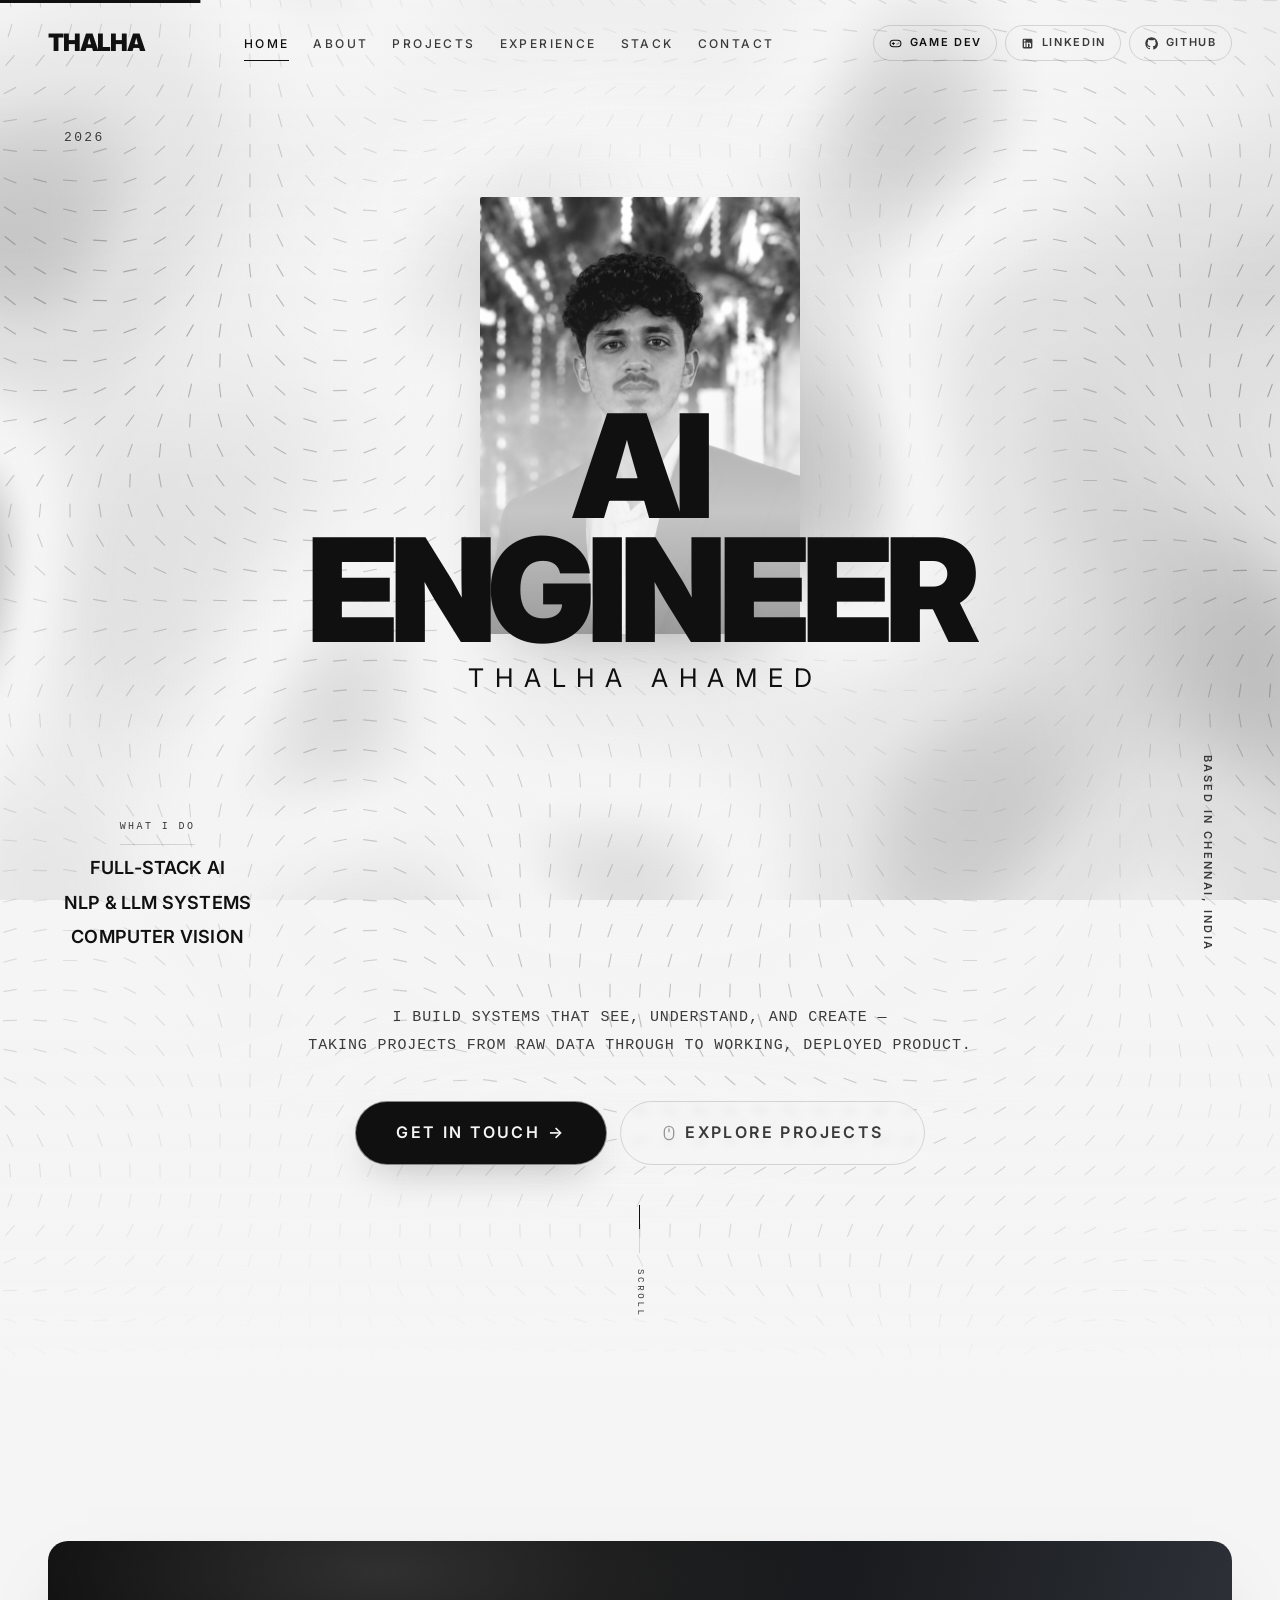
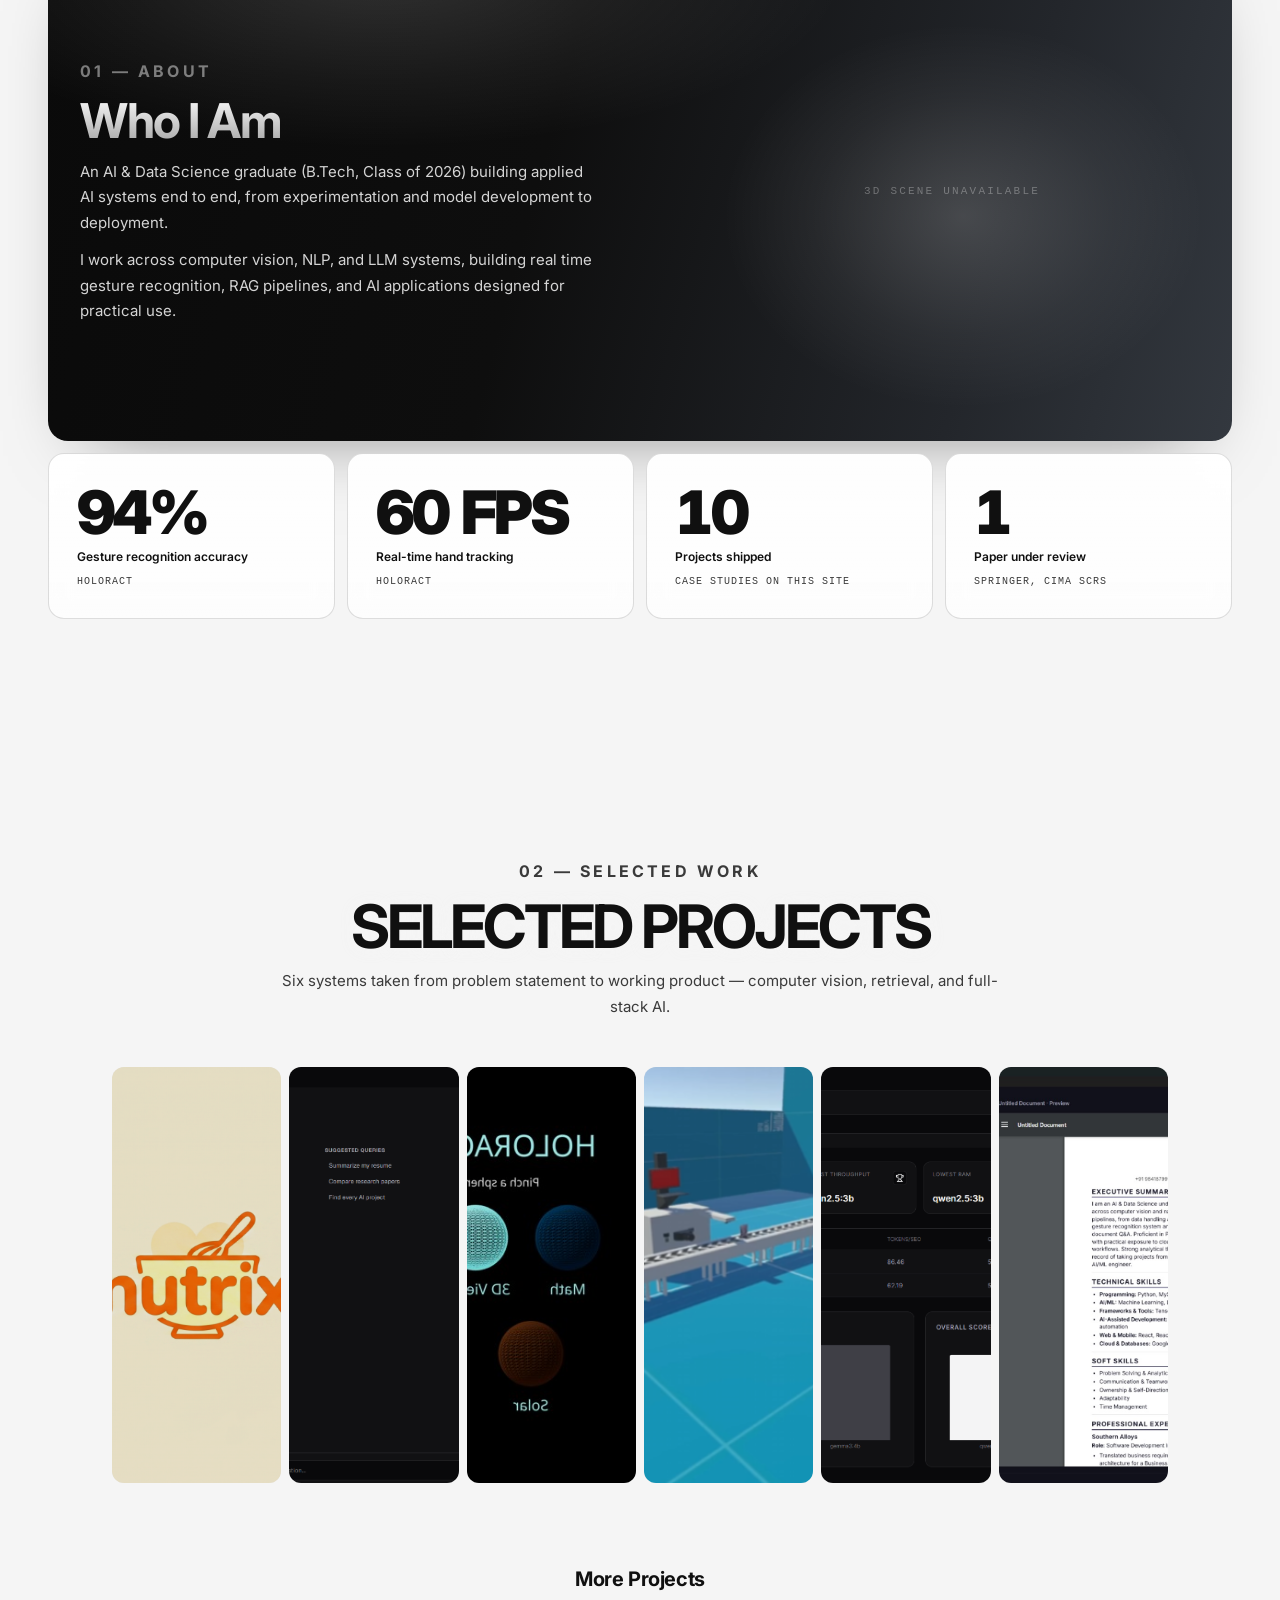
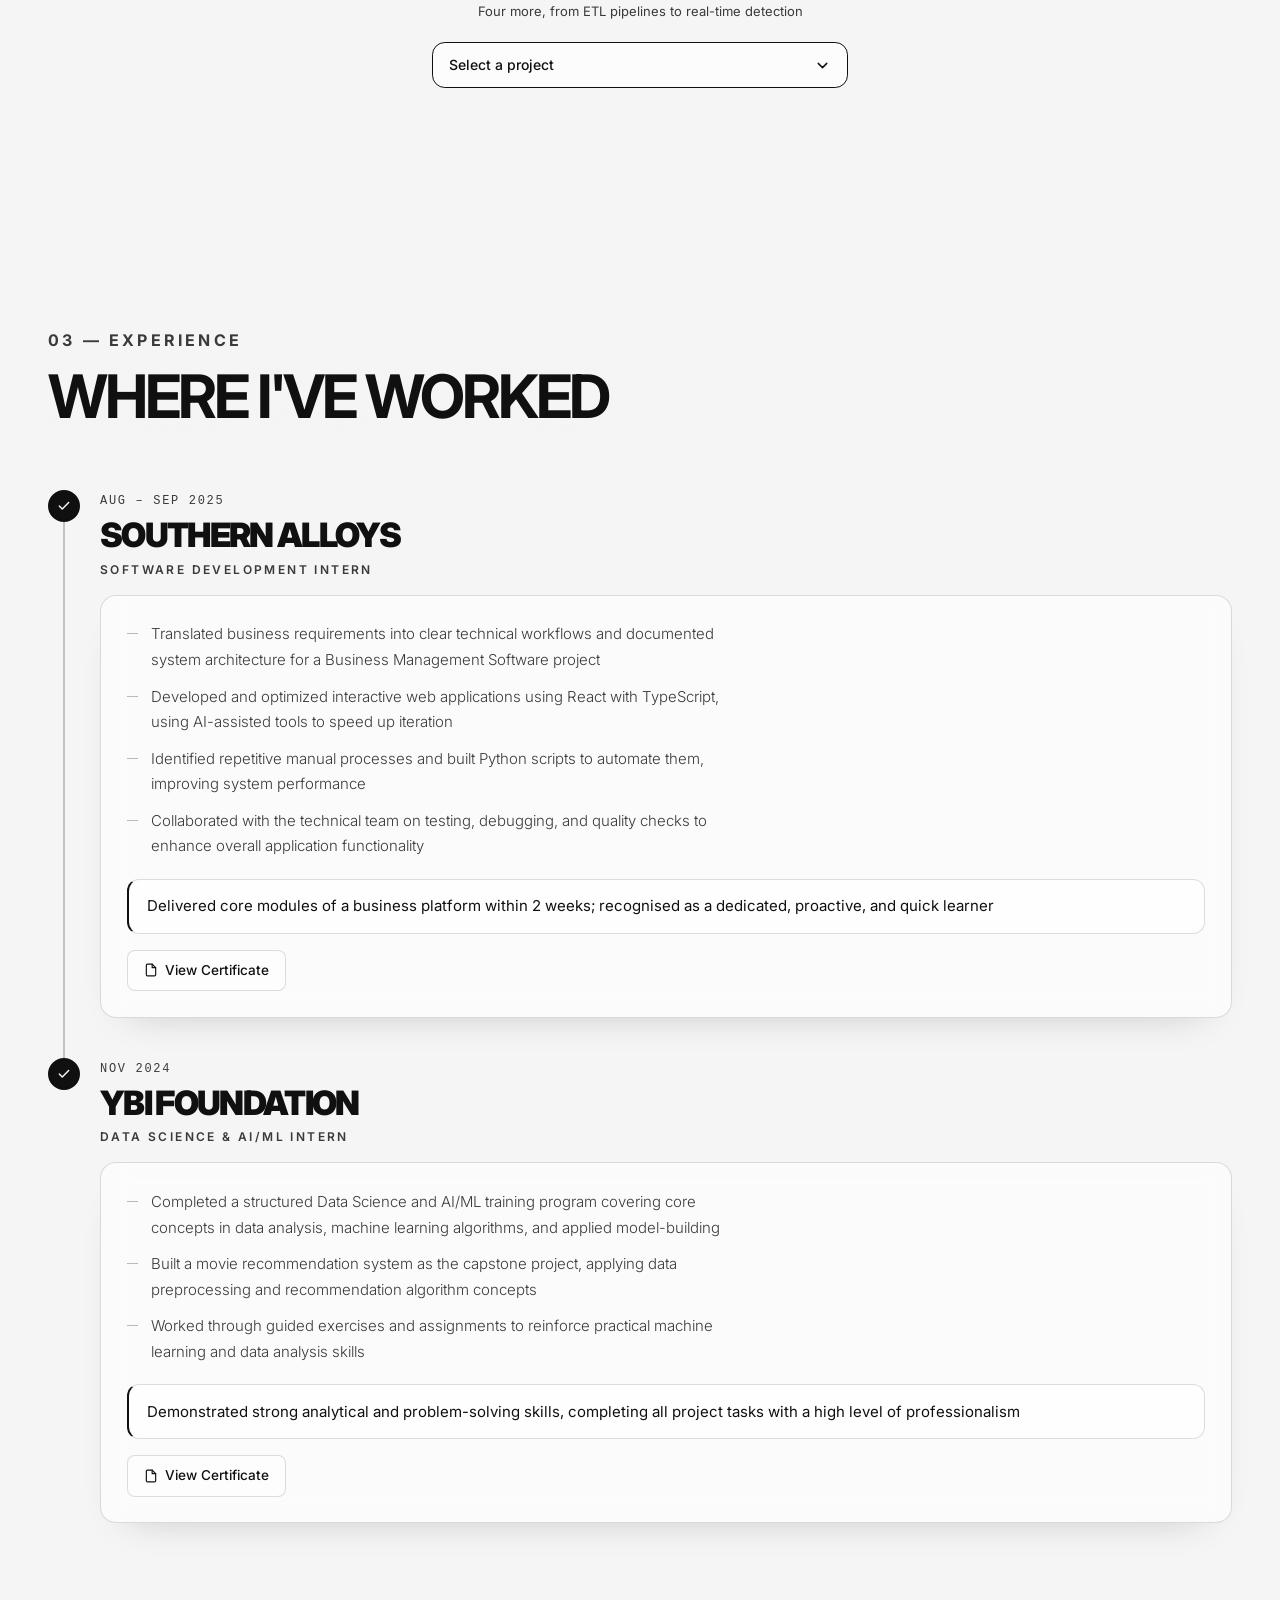
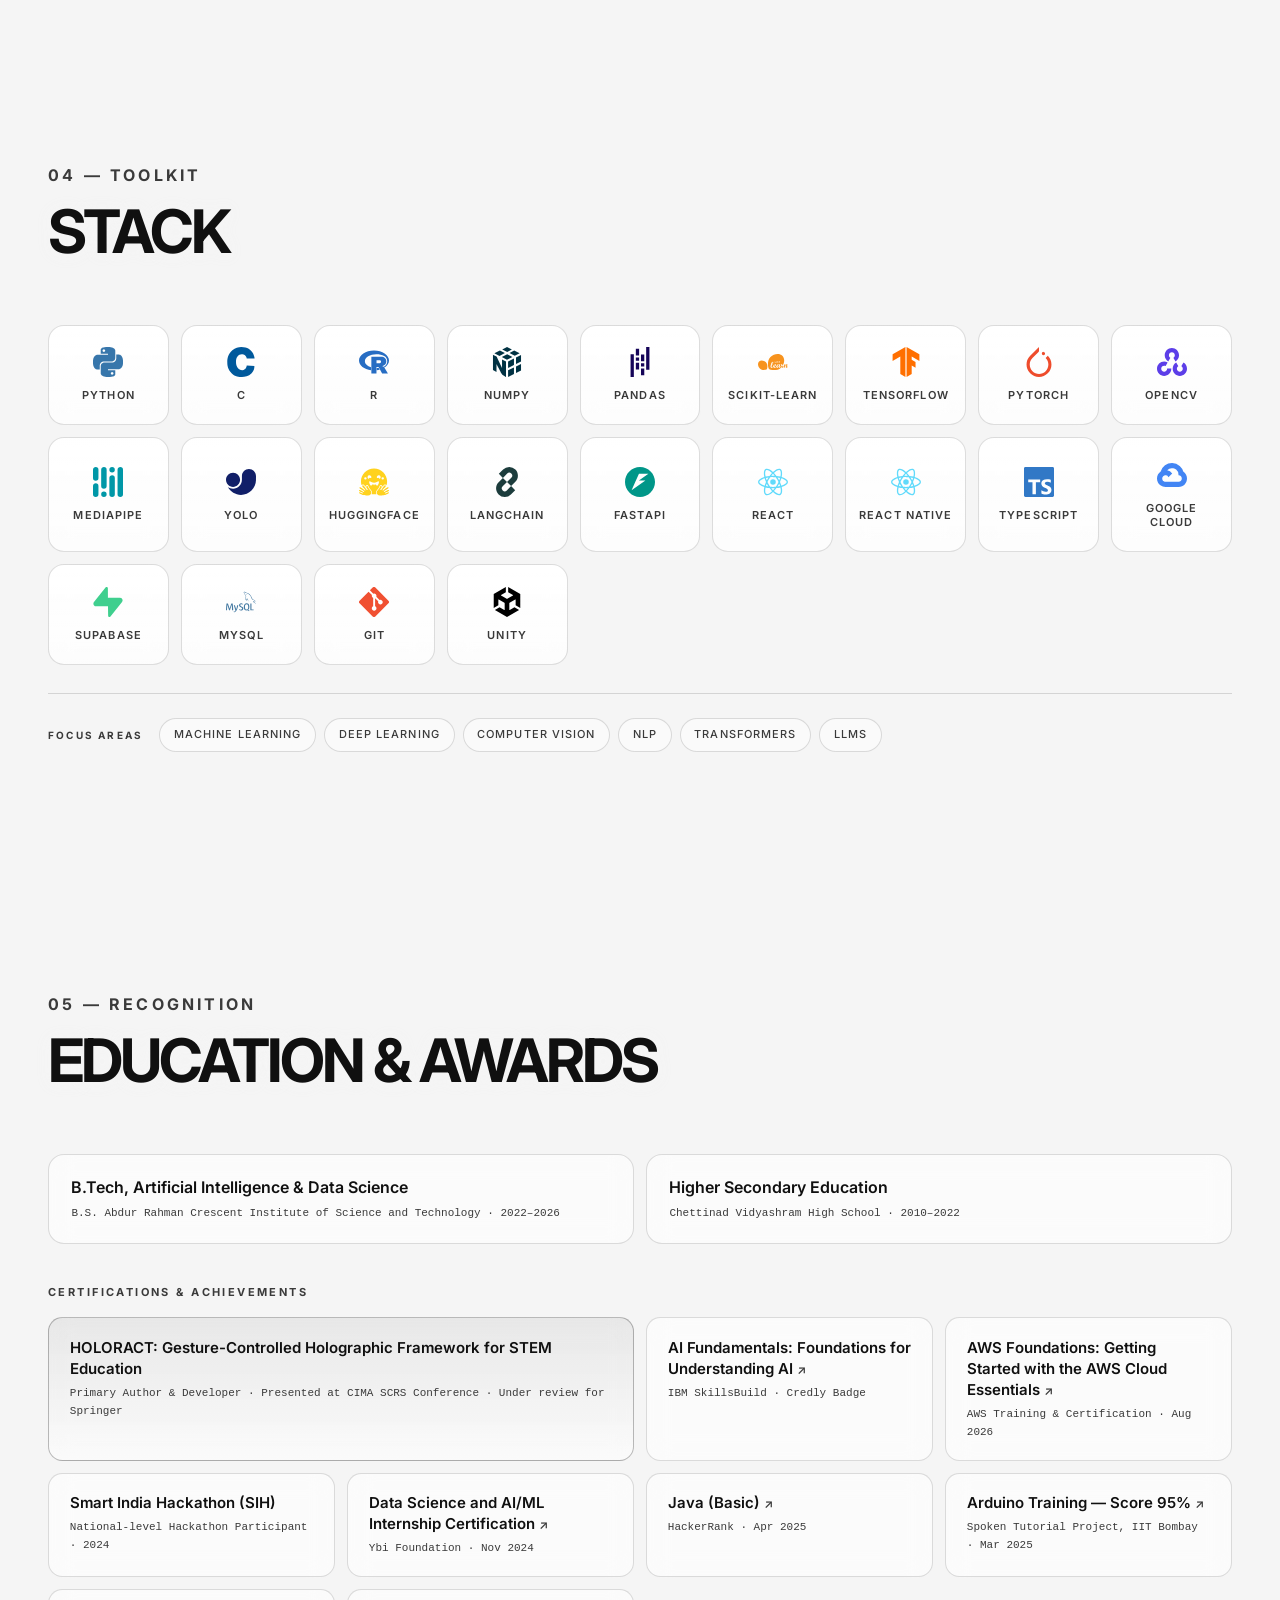
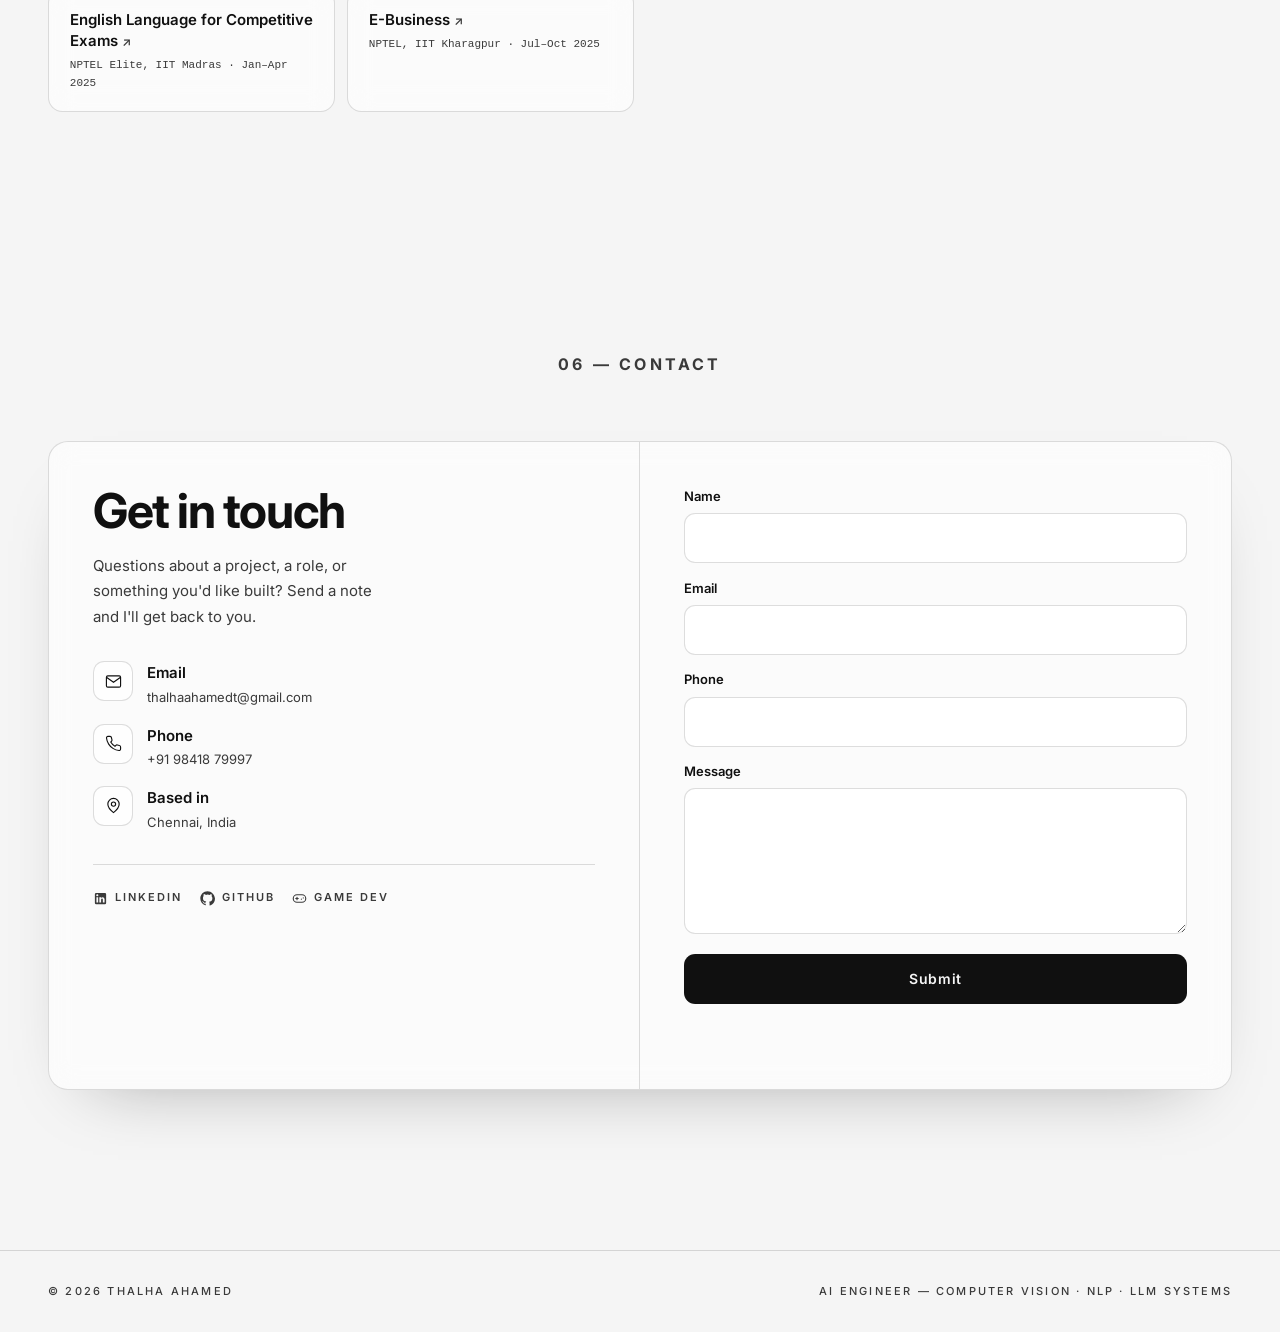
==== commit d8354bc8: "Certifcate update" ====
--- a/index.html
+++ b/index.html
@@ -316,6 +316,7 @@
                 <li>Identified repetitive manual processes and built Python scripts to automate them, improving system performance</li>
                 <li>Collaborated with the technical team on testing, debugging, and quality checks to enhance overall application functionality</li></ul>
               <div class="exp-impact">Delivered core modules of a business platform within 2 weeks; recognised as a dedicated, proactive, and quick learner</div>
+              <a class="exp-cert-link" href="./certificates/internship arshad_260819_141112.pdf" target="_blank" rel="noopener"><svg width="14" height="14" viewBox="0 0 24 24" fill="none" stroke="currentColor" stroke-width="2" stroke-linecap="round" stroke-linejoin="round" aria-hidden="true"><path d="M14 2H6a2 2 0 0 0-2 2v16a2 2 0 0 0 2 2h12a2 2 0 0 0 2-2V8z"/><polyline points="14 2 14 8 20 8"/></svg> View Certificate</a>
             </div>
             </div>
           </li>
@@ -331,6 +332,7 @@
                 <li>Built a movie recommendation system as the capstone project, applying data preprocessing and recommendation algorithm concepts</li>
                 <li>Worked through guided exercises and assignments to reinforce practical machine learning and data analysis skills</li></ul>
               <div class="exp-impact">Demonstrated strong analytical and problem-solving skills, completing all project tasks with a high level of professionalism</div>
+              <a class="exp-cert-link" href="./certificates/070919fc-442d-45d8-b353-0cb406328697 (1).jpg" target="_blank" rel="noopener"><svg width="14" height="14" viewBox="0 0 24 24" fill="none" stroke="currentColor" stroke-width="2" stroke-linecap="round" stroke-linejoin="round" aria-hidden="true"><path d="M14 2H6a2 2 0 0 0-2 2v16a2 2 0 0 0 2 2h12a2 2 0 0 0 2-2V8z"/><polyline points="14 2 14 8 20 8"/></svg> View Certificate</a>
             </div>
             </div>
           </li>
@@ -480,7 +482,7 @@
             <span class="sort-title">AI Fundamentals: Foundations for Understanding AI <span class="sort-arrow">↗</span></span>
             <span class="sort-meta">IBM SkillsBuild · Credly Badge</span>
           </a>
-          <a class="sort-card" href="https://skillbuilder.aws/learn/GTVN1YVH4J/aws-foundations-getting-started-with-the-aws-cloud-essentials/JE4XVHC56M" target="_blank" rel="noopener">
+          <a class="sort-card" href="./certificates/fd2db805-6884-4ed8-8626-0907c5121476.pdf" target="_blank" rel="noopener">
             <span class="sort-title">AWS Foundations: Getting Started with the AWS Cloud Essentials <span class="sort-arrow">↗</span></span>
             <span class="sort-meta">AWS Training &amp; Certification · Aug 2026</span>
           </a>
@@ -488,26 +490,26 @@
             <span class="sort-title">Smart India Hackathon (SIH)</span>
             <span class="sort-meta">National-level Hackathon Participant · 2024</span>
           </div>
-          <div class="sort-card">
-            <span class="sort-title">Data Science and AI/ML Internship Certification</span>
+          <a class="sort-card" href="./certificates/070919fc-442d-45d8-b353-0cb406328697 (1).jpg" target="_blank" rel="noopener">
+            <span class="sort-title">Data Science and AI/ML Internship Certification <span class="sort-arrow">↗</span></span>
             <span class="sort-meta">Ybi Foundation · Nov 2024</span>
-          </div>
-          <div class="sort-card">
-            <span class="sort-title">Java (Basic)</span>
+          </a>
+          <a class="sort-card" href="./certificates/java.png" target="_blank" rel="noopener">
+            <span class="sort-title">Java (Basic) <span class="sort-arrow">↗</span></span>
             <span class="sort-meta">HackerRank · Apr 2025</span>
-          </div>
-          <div class="sort-card">
-            <span class="sort-title">Arduino Training — Score 95%</span>
+          </a>
+          <a class="sort-card" href="./certificates/THALHA-AHAMED-Participant-Certificate arduino.pdf" target="_blank" rel="noopener">
+            <span class="sort-title">Arduino Training — Score 95% <span class="sort-arrow">↗</span></span>
             <span class="sort-meta">Spoken Tutorial Project, IIT Bombay · Mar 2025</span>
-          </div>
-          <div class="sort-card">
-            <span class="sort-title">English Language for Competitive Exams</span>
+          </a>
+          <a class="sort-card" href="./certificates/English language for competitive exams.pdf" target="_blank" rel="noopener">
+            <span class="sort-title">English Language for Competitive Exams <span class="sort-arrow">↗</span></span>
             <span class="sort-meta">NPTEL Elite, IIT Madras · Jan–Apr 2025</span>
-          </div>
-          <div class="sort-card">
-            <span class="sort-title">E-Business</span>
+          </a>
+          <a class="sort-card" href="./certificates/E-Business.pdf" target="_blank" rel="noopener">
+            <span class="sort-title">E-Business <span class="sort-arrow">↗</span></span>
             <span class="sort-meta">NPTEL, IIT Kharagpur · Jul–Oct 2025</span>
-          </div>
+          </a>
         </div>
       </div>
     </section>
--- a/style.css
+++ b/style.css
@@ -1449,6 +1449,29 @@
   color: var(--foreground);
 }
 
+.exp-cert-link {
+  display: inline-flex;
+  align-items: center;
+  gap: 0.45rem;
+  margin-top: 1rem;
+  padding: 0.55rem 1rem;
+  border: 1px solid var(--border);
+  border-radius: 0.5rem;
+  background: rgba(255, 255, 255, 0.5);
+  font-size: 0.85rem;
+  font-weight: 500;
+  color: var(--foreground);
+  text-decoration: none;
+  transition: background 0.2s, border-color 0.2s, transform 0.2s;
+}
+.exp-cert-link:hover {
+  background: var(--foreground);
+  color: #fff;
+  border-color: var(--foreground);
+  transform: translateY(-1px);
+}
+.exp-cert-link svg { flex-shrink: 0; }
+
 @media (max-width: 520px) {
   .track-step { grid-template-columns: 1.5rem 1fr; gap: 0 0.9rem; }
   .track-step::before { left: 0.75rem; top: 1.5rem; }
@@ -1742,7 +1765,7 @@
 
 .cc-note { min-height: 1.4rem; font-size: 0.8125rem; color: var(--muted-foreground); margin-top: 0.25rem; transition: color 0.3s; }
 .cc-note.is-error { color: #C0392B; font-weight: 500; }
-.cc-note.is-success { color: #1E824C; font-weight: 600; }
+.cc-note.is-success { color: var(--foreground); font-weight: 600; }
 
 /* --------------------------------------------------------------------------
    18. FOOTER
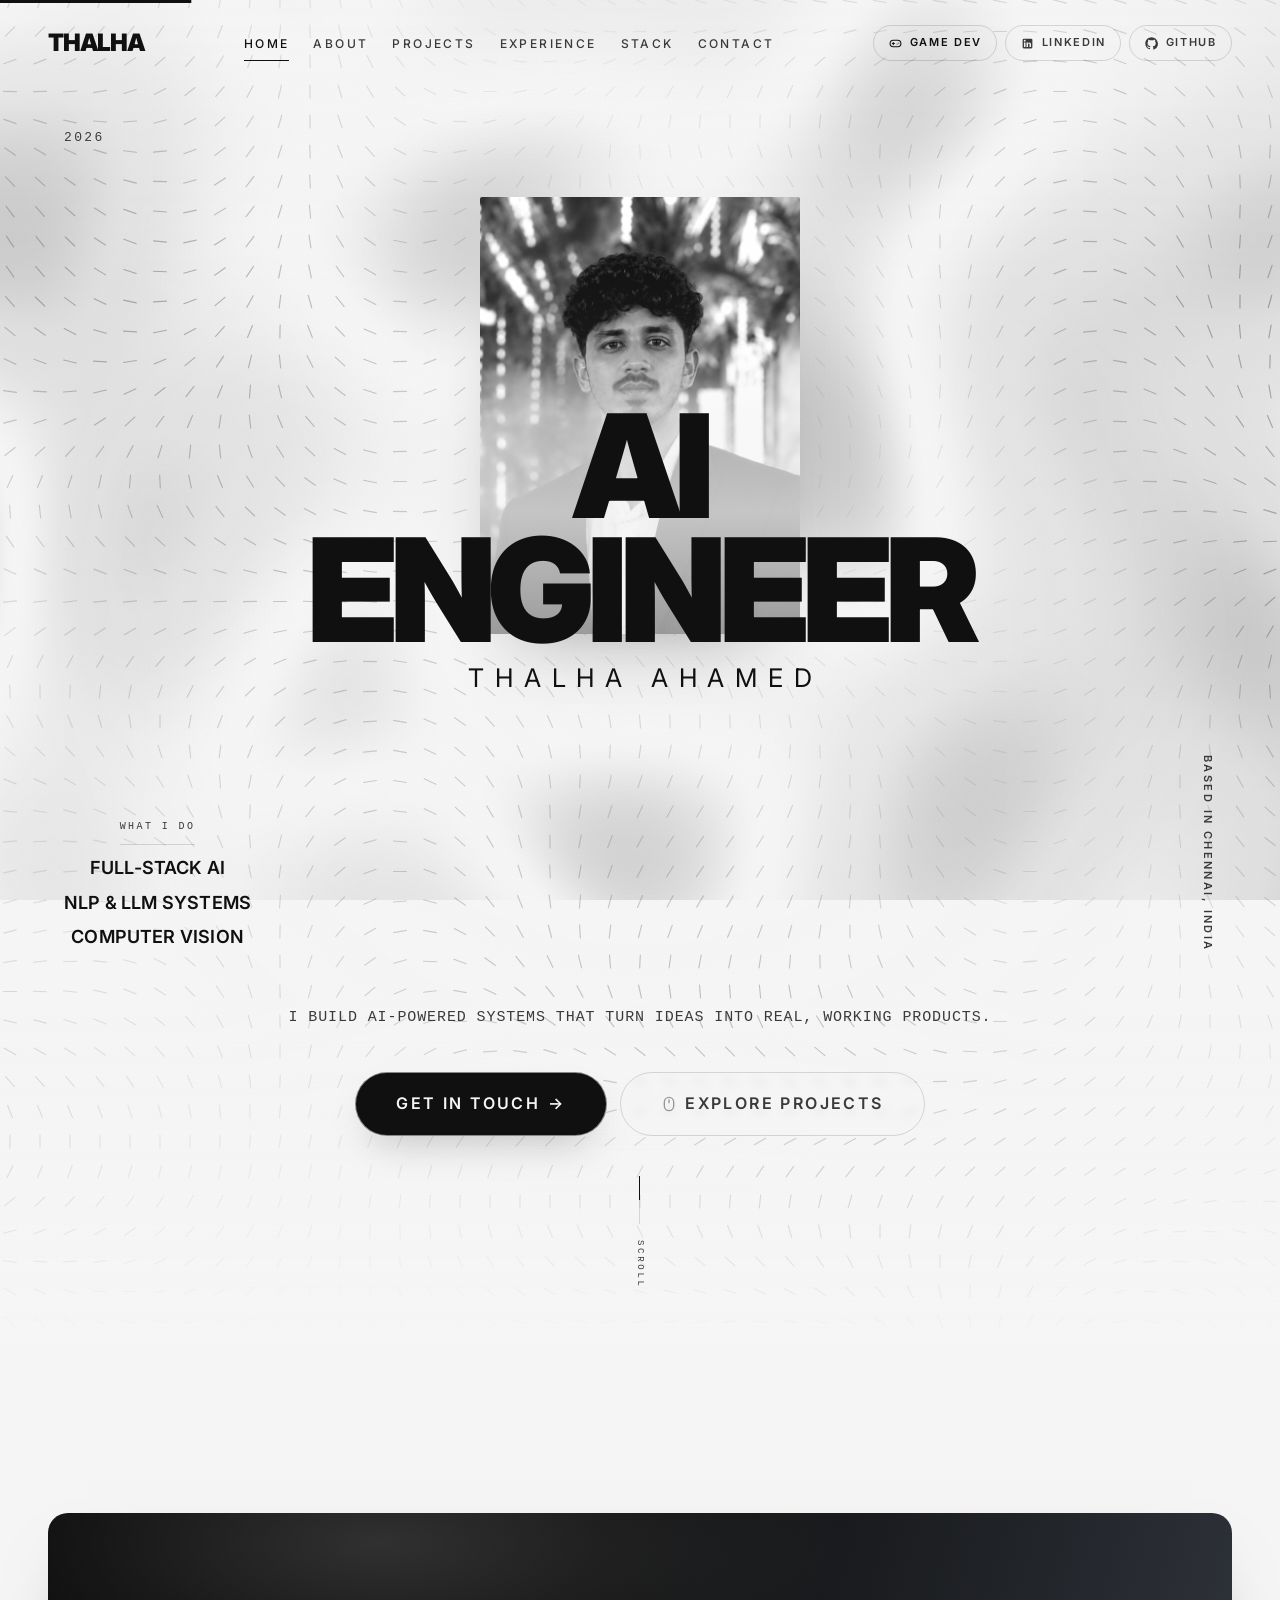
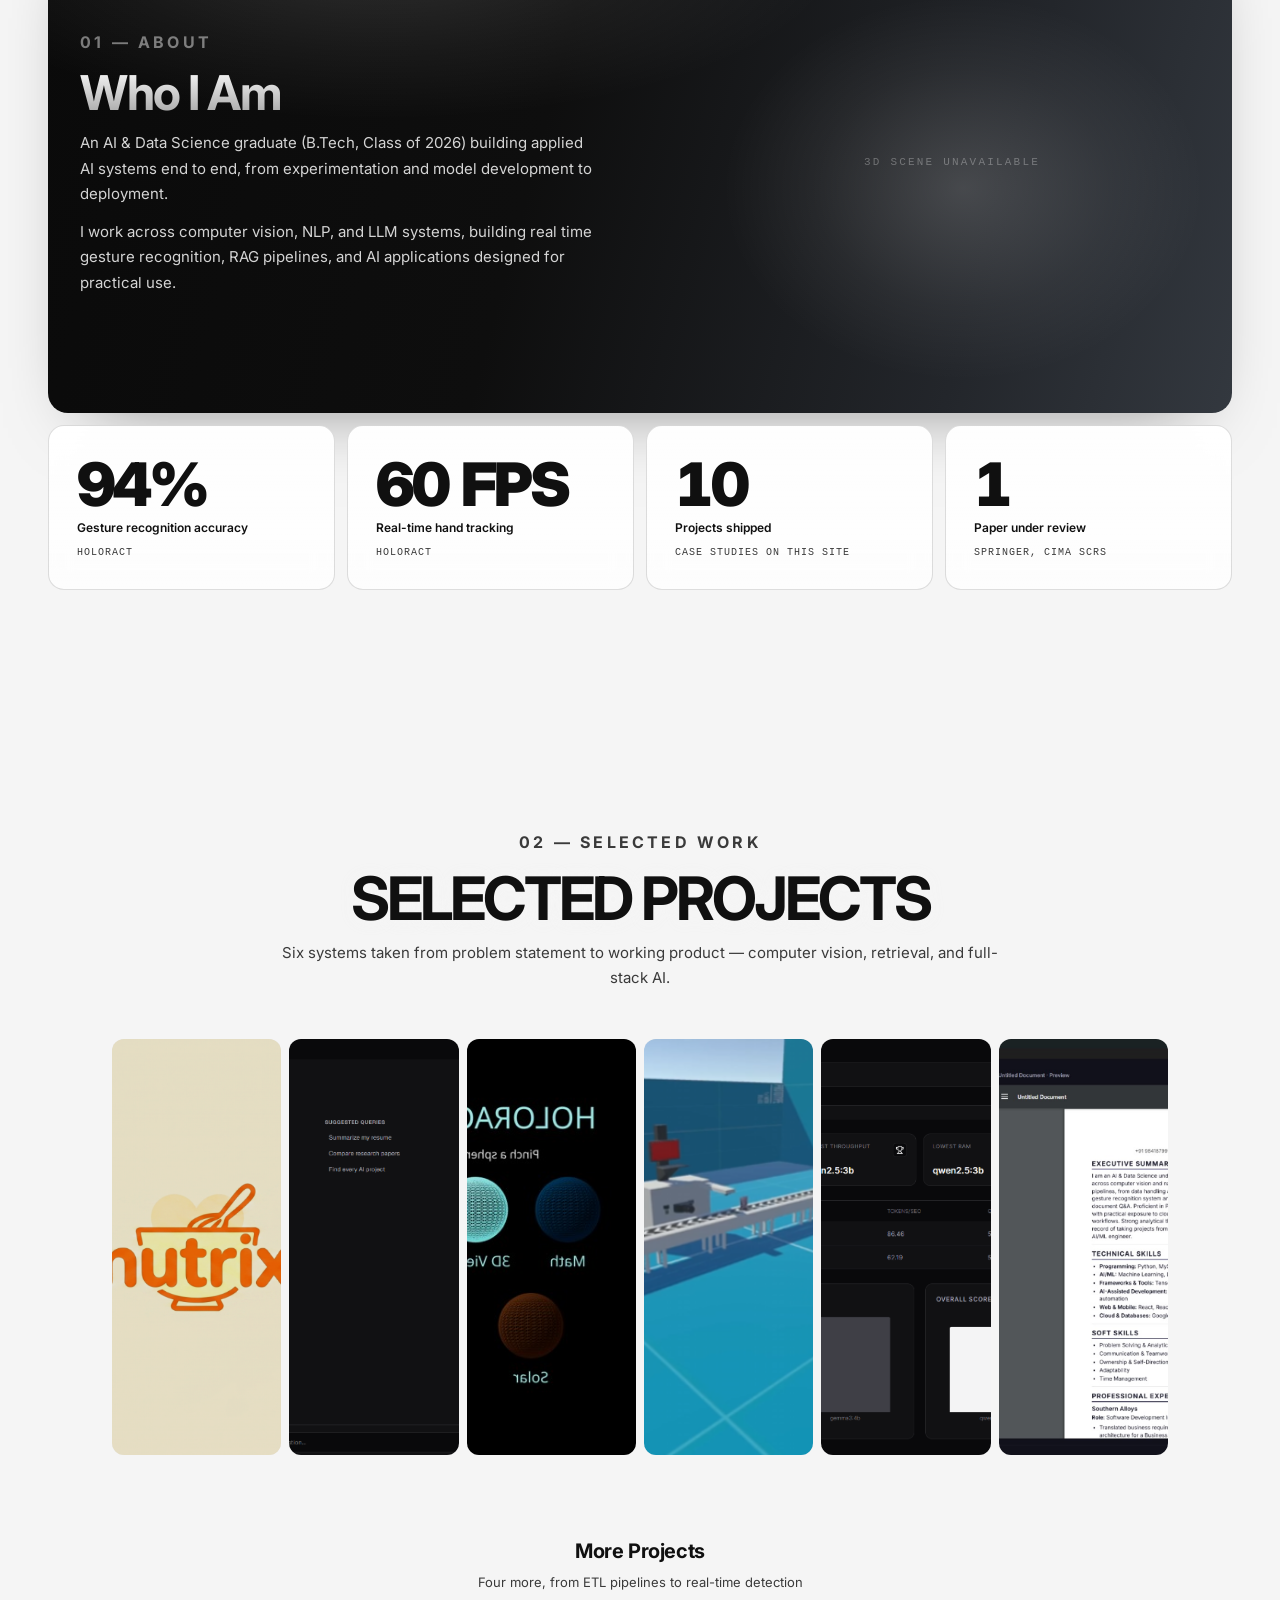
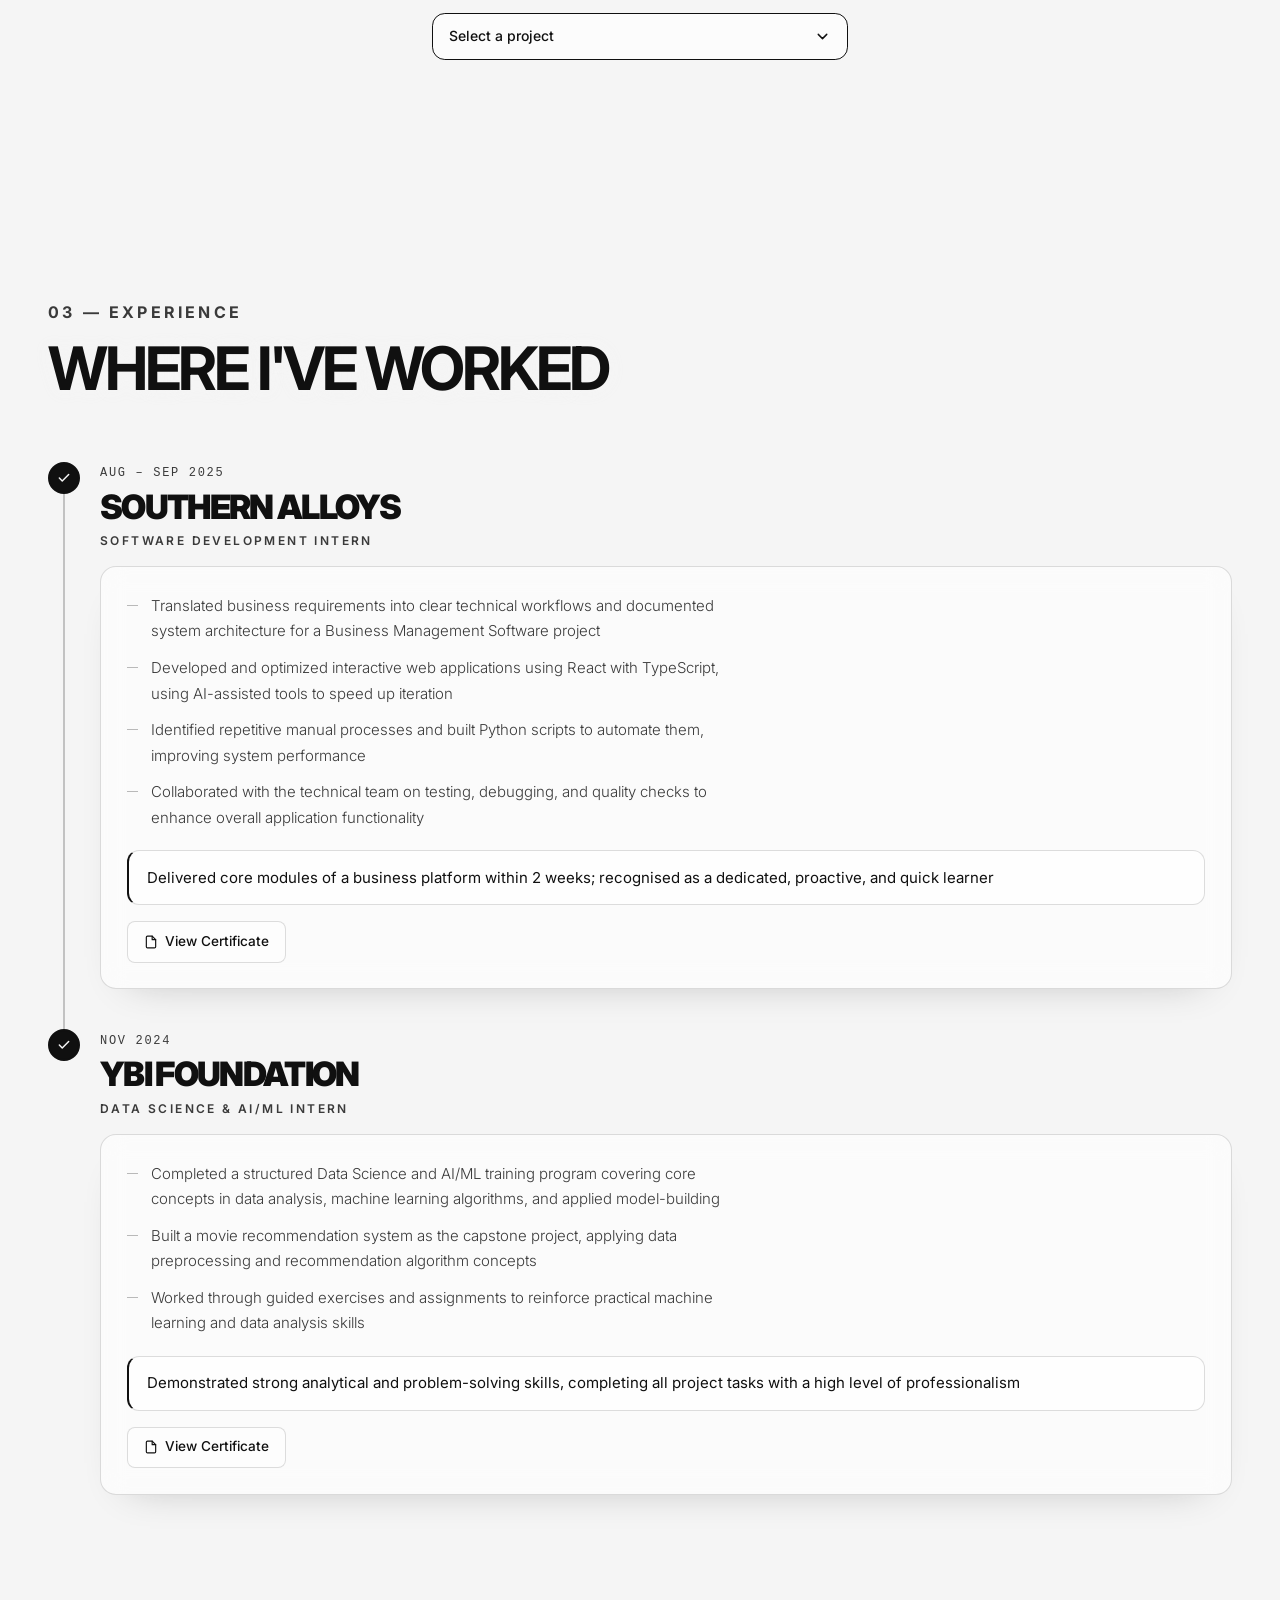
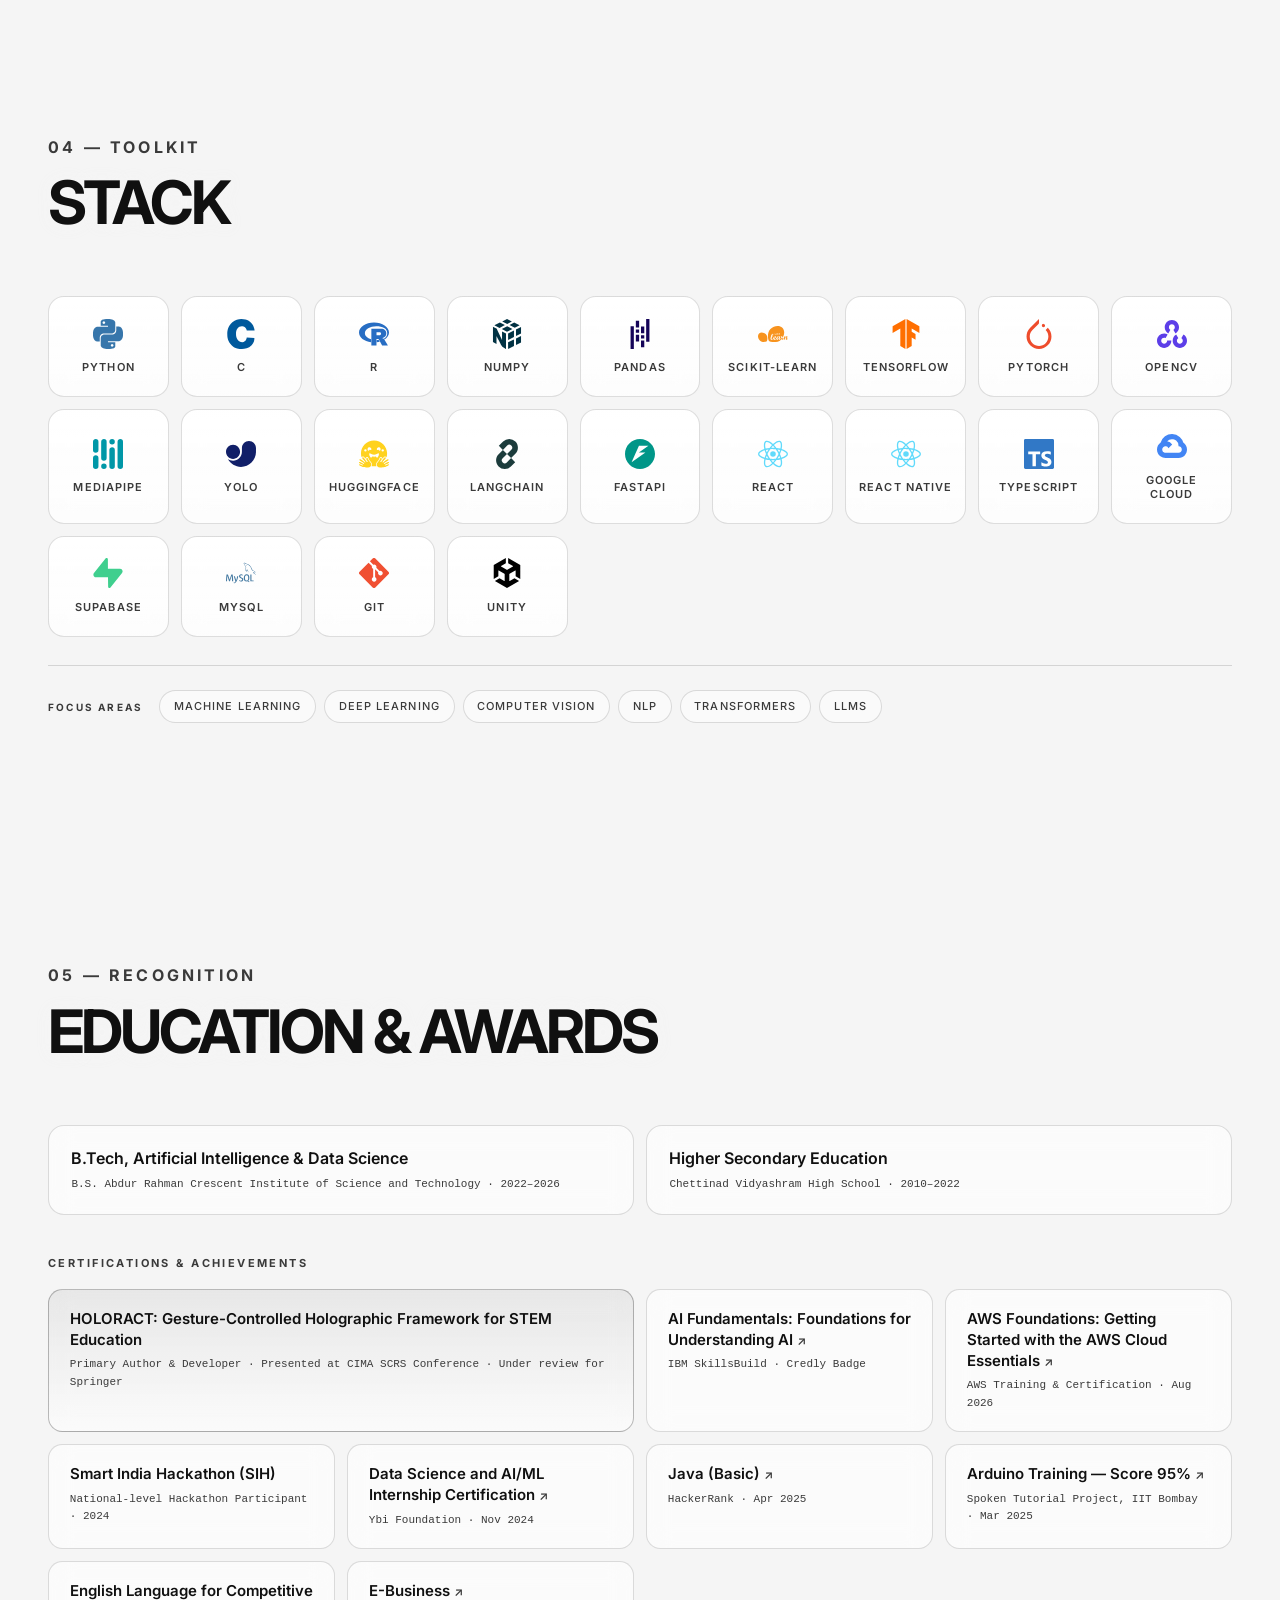
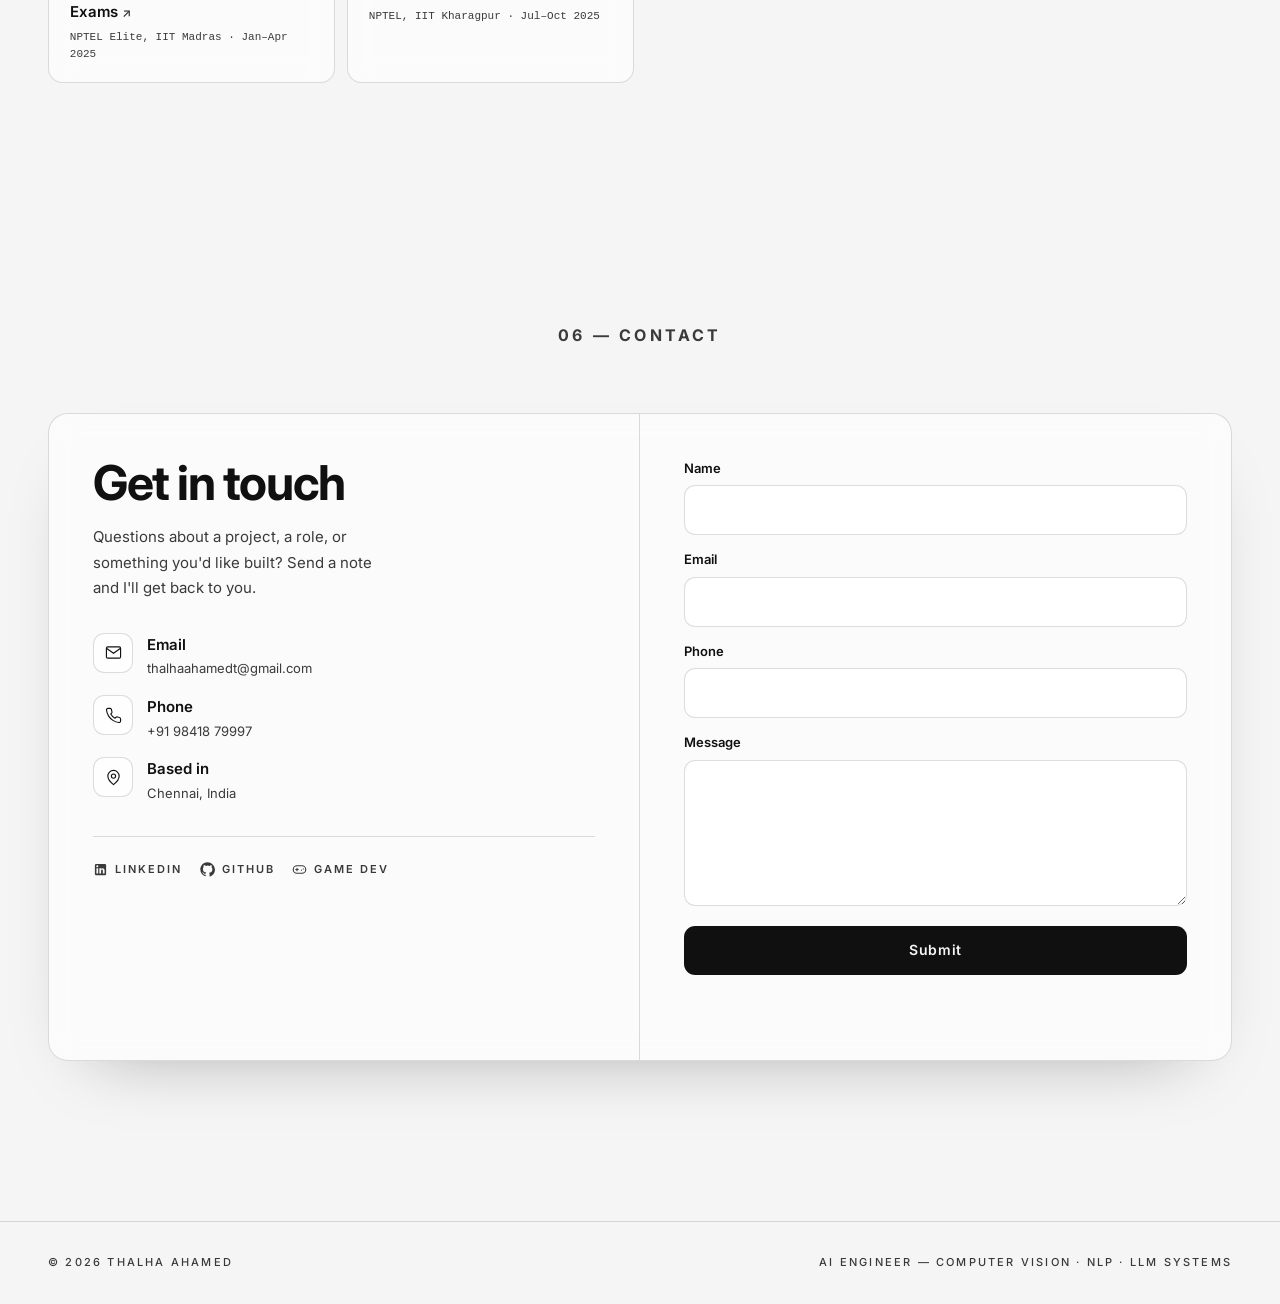
==== commit 03e7270b: "tagline" ====
--- a/index.html
+++ b/index.html
@@ -5,12 +5,12 @@
   <meta name="viewport" content="width=device-width, initial-scale=1.0, viewport-fit=cover">
   <meta name="theme-color" content="#F5F5F5">
   <title>Thalha Ahamed — AI Engineer</title>
-  <meta name="description" content="Portfolio of Thalha Ahamed — AI Engineer. Building systems that see, understand, and create. Computer Vision, NLP, LLM Systems.">
+  <meta name="description" content="Portfolio of Thalha Ahamed — AI Engineer. Building AI-powered systems that turn ideas into real, working products. Computer Vision, NLP, LLM Systems.">
   <meta name="author" content="Thalha Ahamed">
 
   <meta property="og:type" content="website">
   <meta property="og:title" content="Thalha Ahamed — AI Engineer">
-  <meta property="og:description" content="Building systems that see, understand, and create. Computer Vision, NLP, LLM Systems.">
+  <meta property="og:description" content="Building AI-powered systems that turn ideas into real, working products. Computer Vision, NLP, LLM Systems.">
   <meta name="twitter:card" content="summary_large_image">
 
   <link rel="preconnect" href="https://fonts.googleapis.com">
@@ -116,8 +116,7 @@
       </div>
 
       <p class="h4-blurb">
-        I build systems that see, understand, and create —<br>
-        taking projects from raw data through to working, deployed product.
+        I build AI-powered systems that turn ideas into real, working products.
       </p>
 
       <div class="h4-cta">
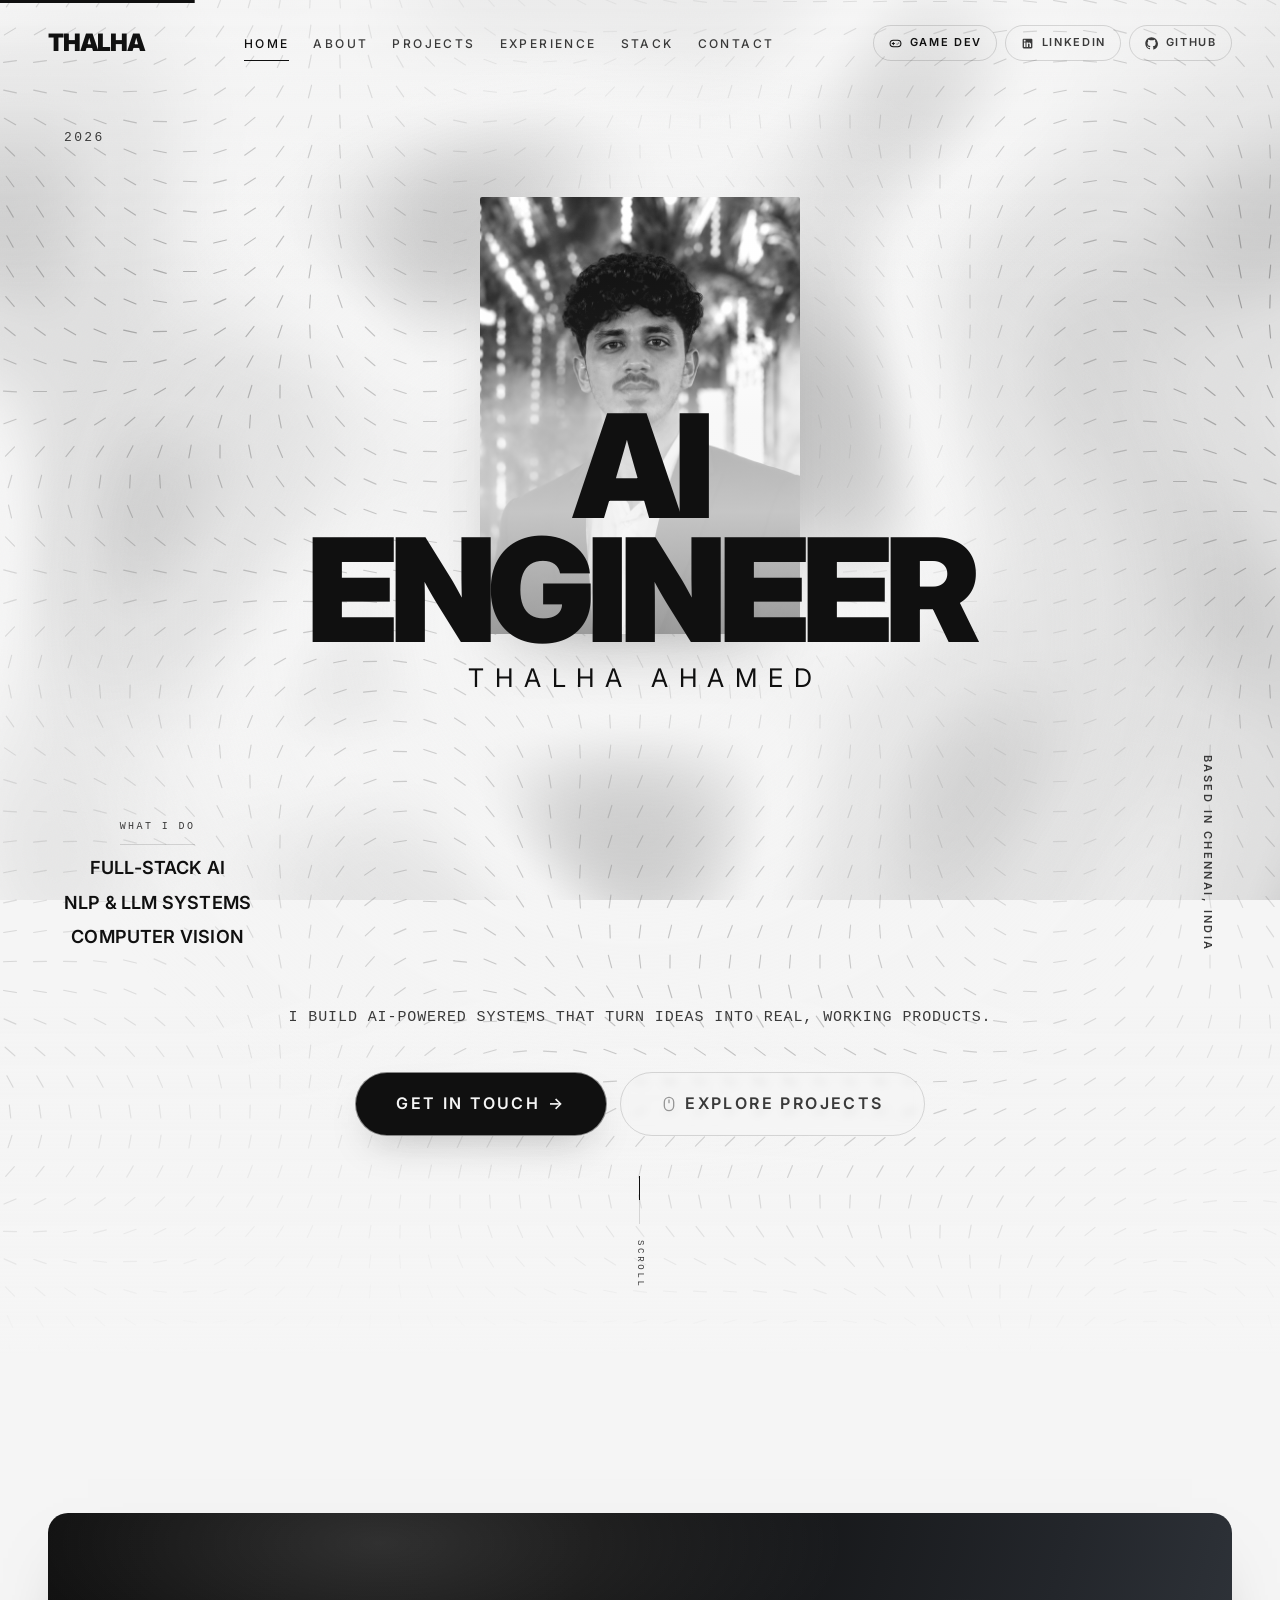
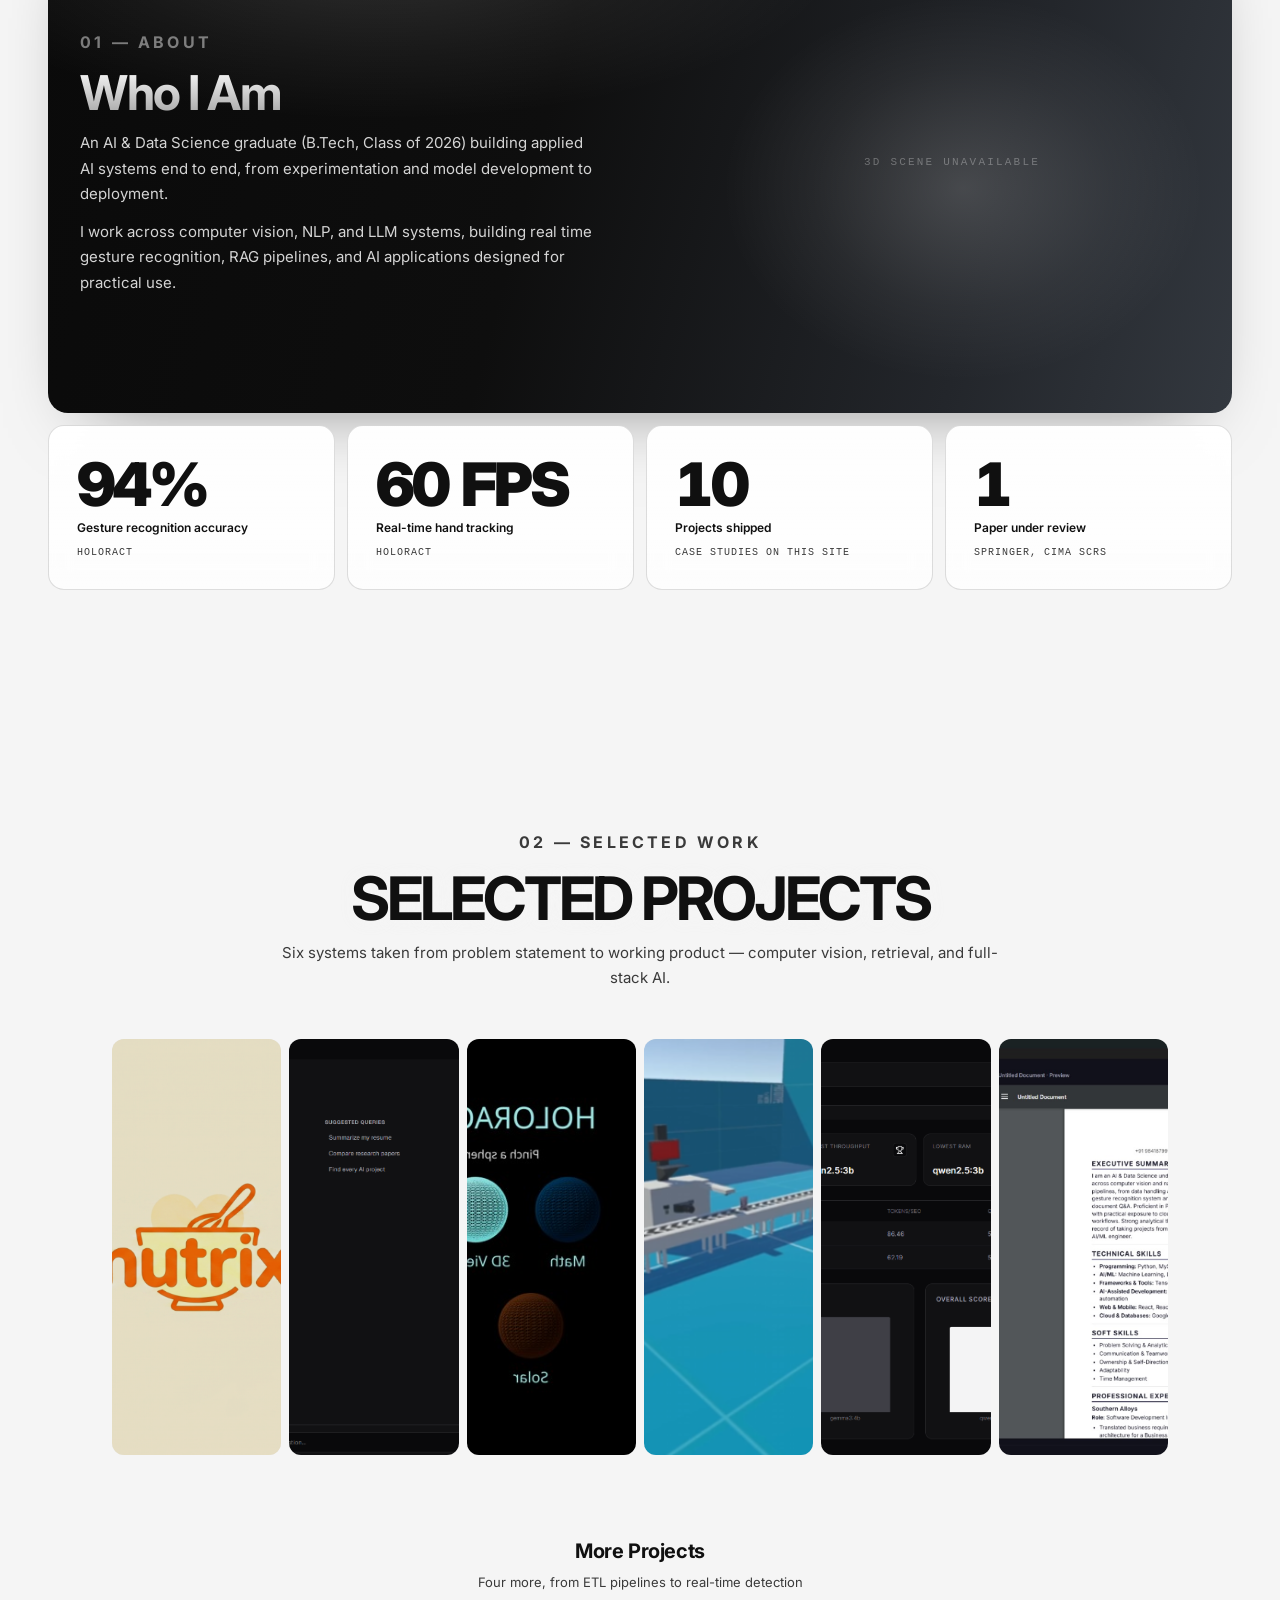
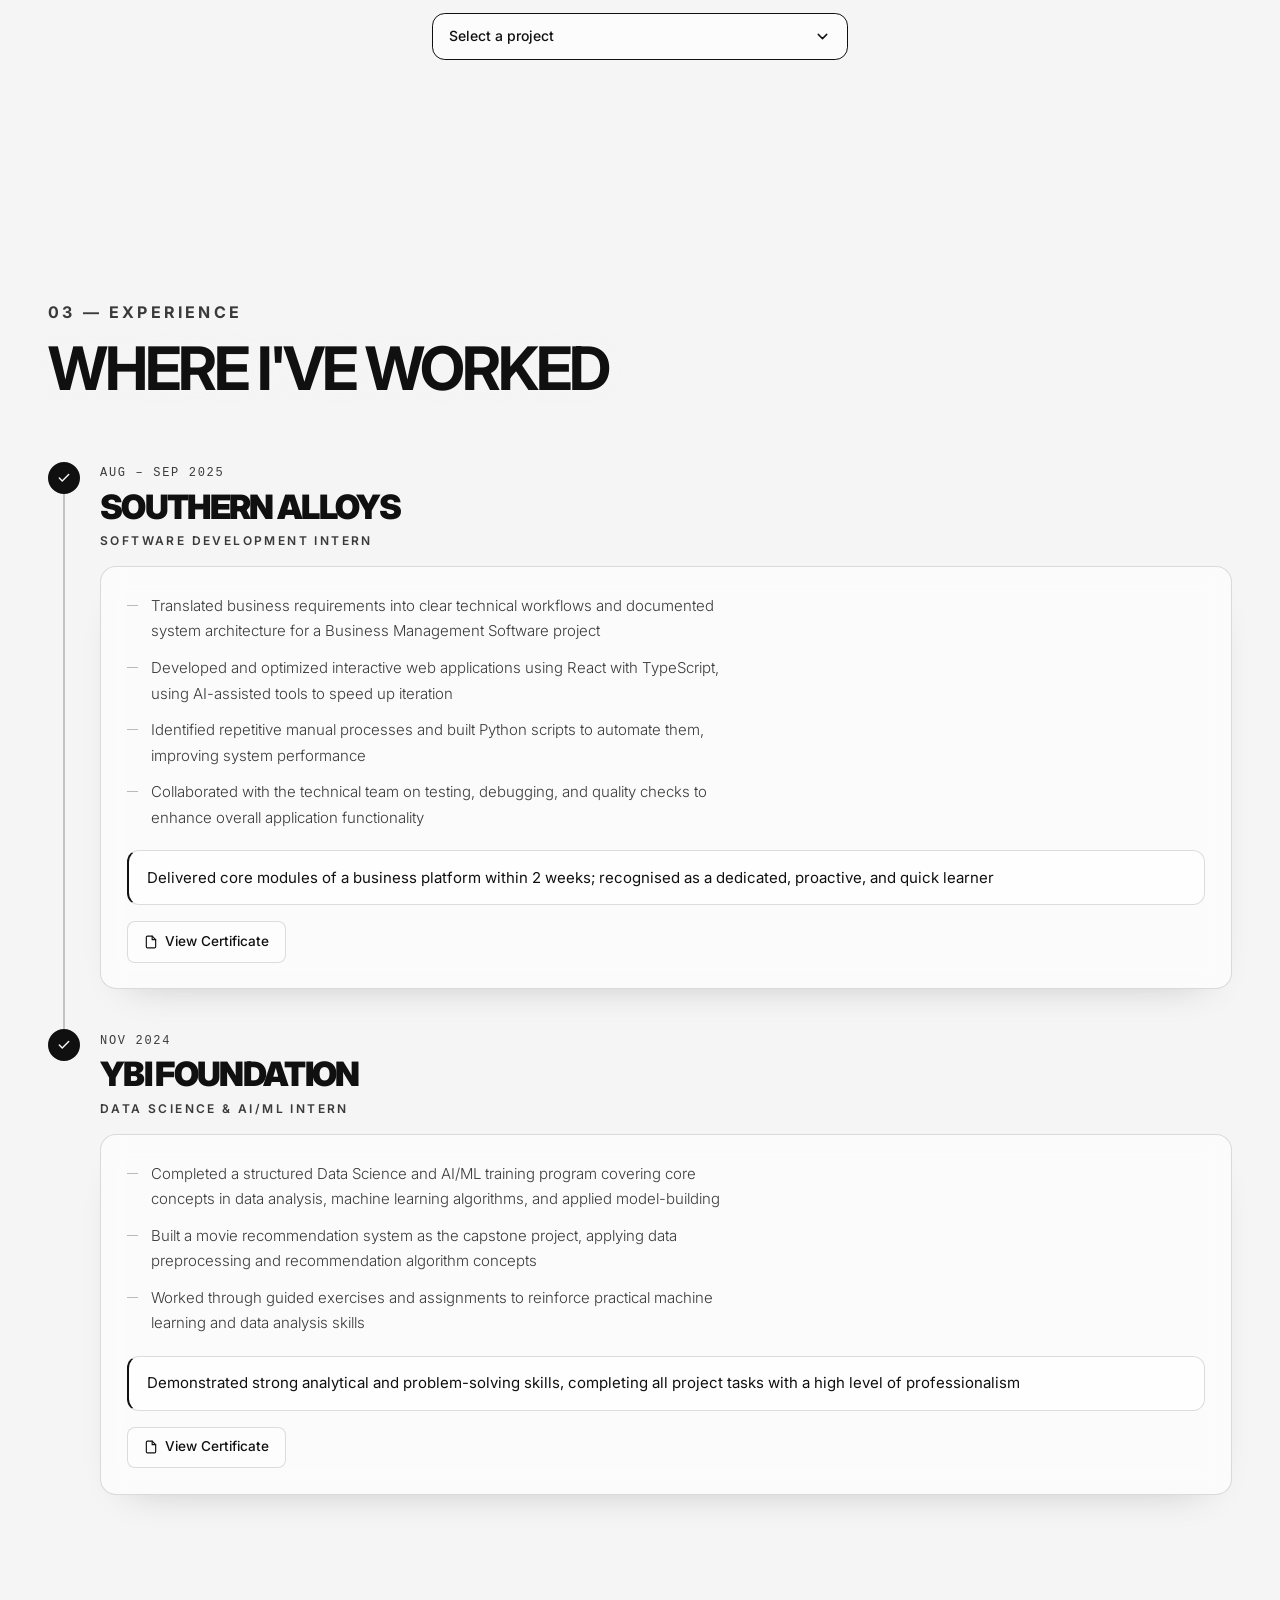
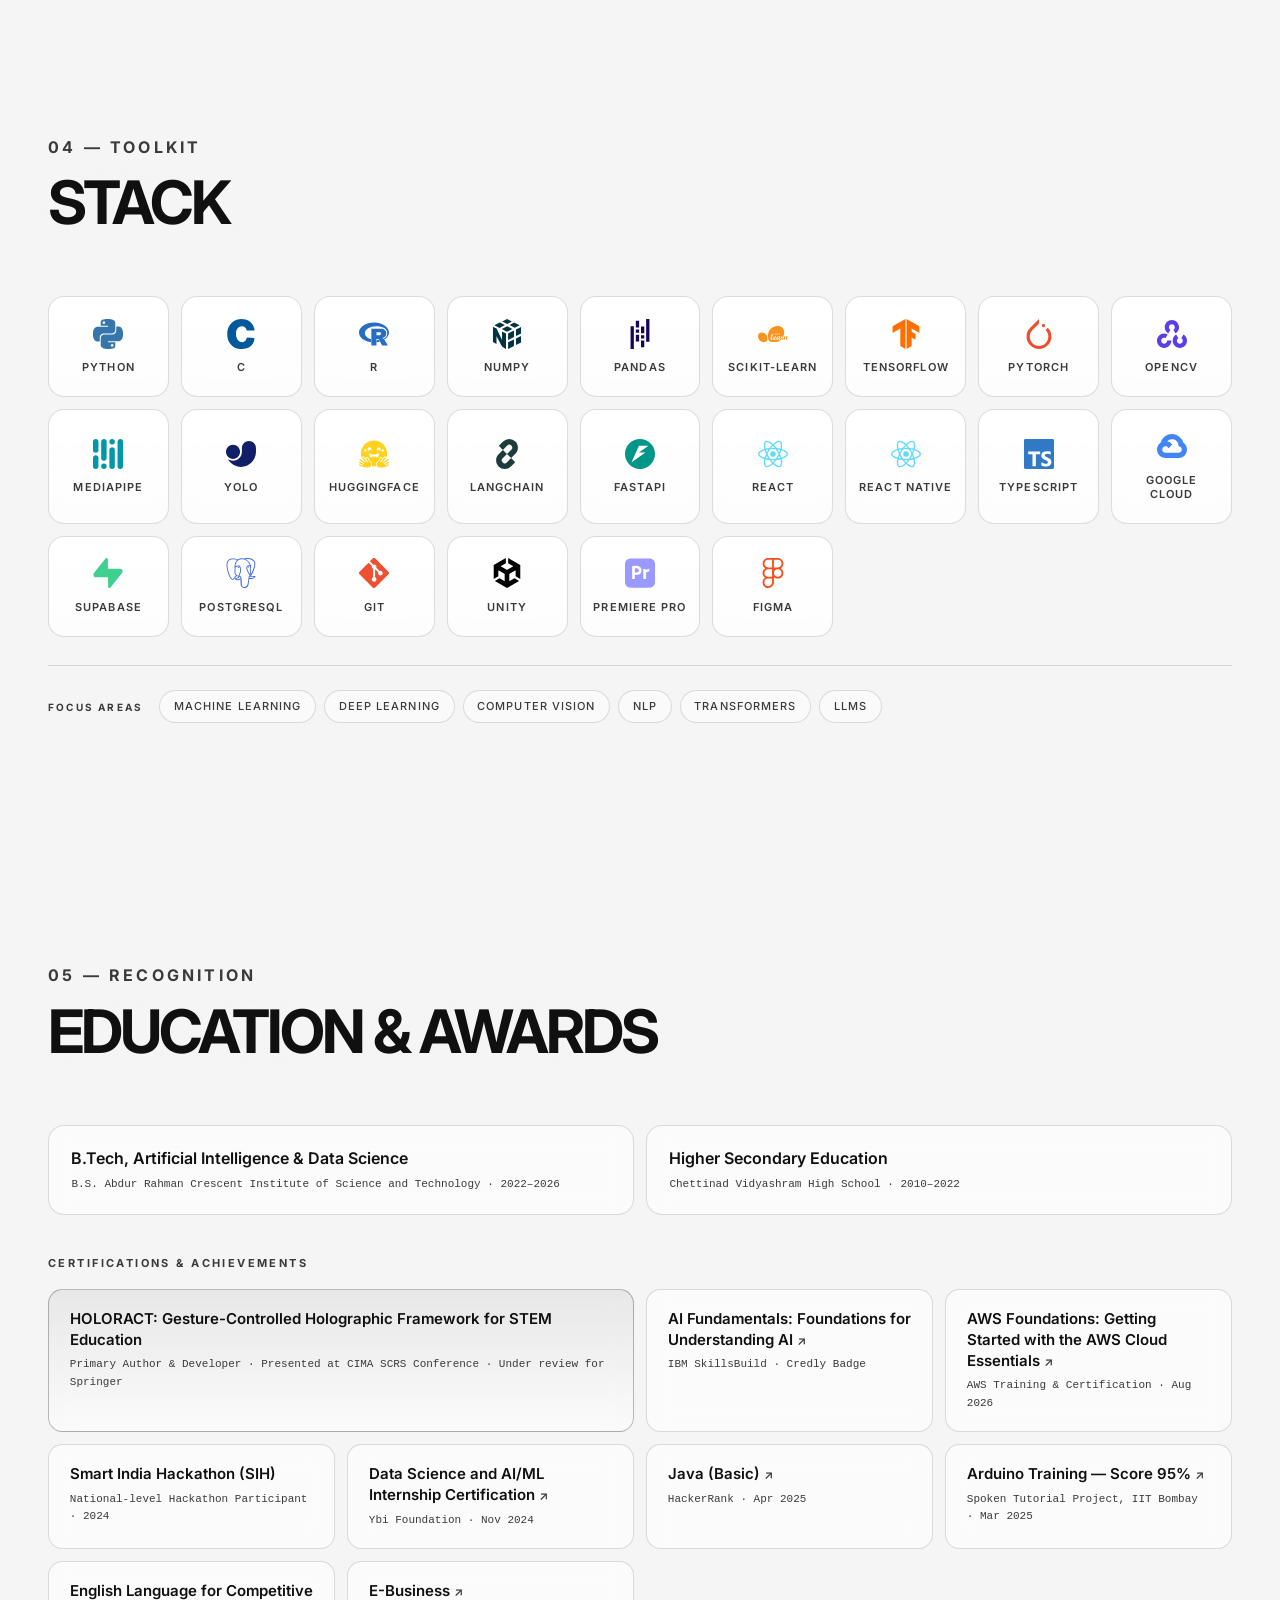
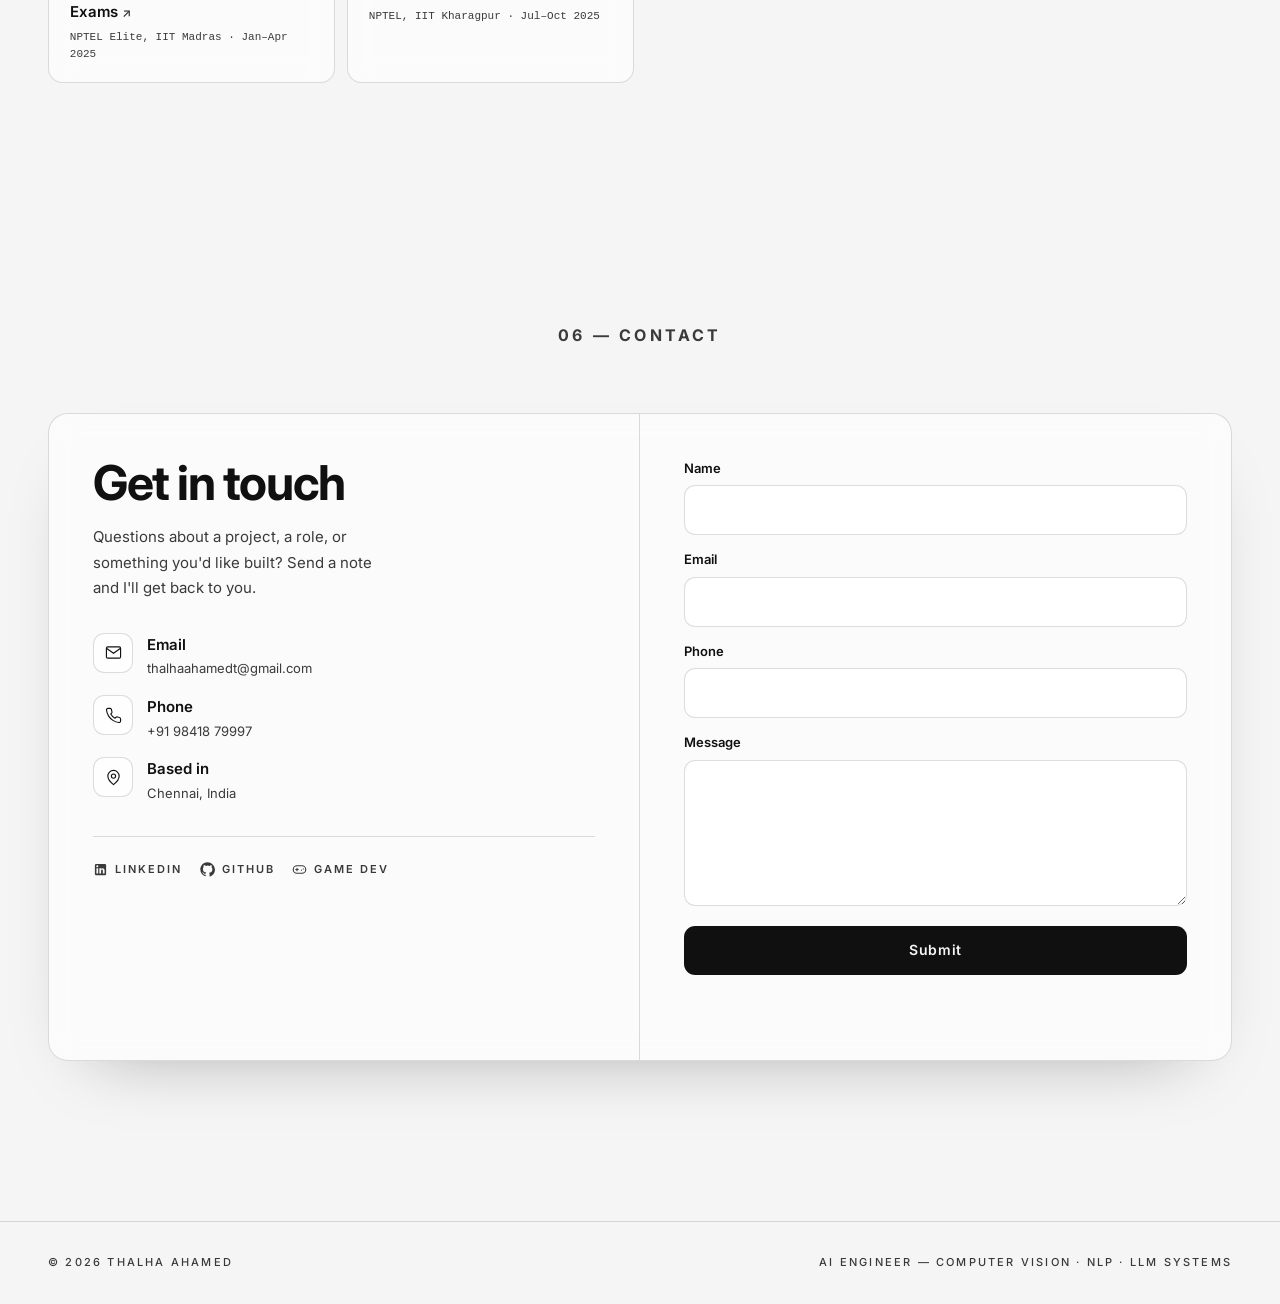
==== commit 9c2aa57e: "th" ====
--- a/index.html
+++ b/index.html
@@ -424,9 +424,9 @@
             <svg class="tool-icon" viewBox="0 0 24 24" role="img" aria-hidden="true"><path d="M11.9 1.036c-.015-.986-1.26-1.41-1.874-.637L.764 12.05C-.33 13.427.65 15.455 2.409 15.455h9.579l.113 7.51c.014.985 1.259 1.408 1.873.636l9.262-11.653c1.093-1.375.113-3.403-1.645-3.403h-9.642z"/></svg>
             <span class="tool-name">Supabase</span>
           </li>
-          <li class="tool" style="--brand:#4479A1">
-            <svg class="tool-icon" viewBox="0 0 24 24" role="img" aria-hidden="true"><path d="M16.405 5.501c-.115 0-.193.014-.274.033v.013h.014c.054.104.146.18.214.273.054.107.1.214.154.32l.014-.015c.094-.066.14-.172.14-.333-.04-.047-.046-.094-.08-.14-.04-.067-.126-.1-.18-.153zM5.77 18.695h-.927a50.854 50.854 0 00-.27-4.41h-.008l-1.41 4.41H2.45l-1.4-4.41h-.01a72.892 72.892 0 00-.195 4.41H0c.055-1.966.192-3.81.41-5.53h1.15l1.335 4.064h.008l1.347-4.064h1.095c.242 2.015.384 3.86.428 5.53zm4.017-4.08c-.378 2.045-.876 3.533-1.492 4.46-.482.716-1.01 1.073-1.583 1.073-.153 0-.34-.046-.566-.138v-.494c.11.017.24.026.386.026.268 0 .483-.075.647-.222.197-.18.295-.382.295-.605 0-.155-.077-.47-.23-.944L6.23 14.615h.91l.727 2.36c.164.536.233.91.205 1.123.4-1.064.678-2.227.835-3.483zm12.325 4.08h-2.63v-5.53h.885v4.85h1.745zm-3.32.135l-1.016-.5c.09-.076.177-.158.255-.25.433-.506.648-1.258.648-2.253 0-1.83-.718-2.746-2.155-2.746-.704 0-1.254.232-1.65.697-.43.508-.646 1.256-.646 2.245 0 .972.19 1.686.574 2.14.35.41.877.615 1.583.615.264 0 .506-.033.725-.098l1.325.772.36-.622zM15.5 17.588c-.225-.36-.337-.94-.337-1.736 0-1.393.424-2.09 1.27-2.09.443 0 .77.167.977.5.224.362.336.936.336 1.723 0 1.404-.424 2.108-1.27 2.108-.445 0-.77-.167-.978-.5zm-1.658-.425c0 .47-.172.856-.516 1.156-.344.3-.803.45-1.384.45-.543 0-1.064-.172-1.573-.515l.237-.476c.438.22.833.328 1.19.328.332 0 .593-.073.783-.22a.754.754 0 00.3-.615c0-.33-.23-.61-.648-.845-.388-.213-1.163-.657-1.163-.657-.422-.307-.632-.636-.632-1.177 0-.45.157-.81.47-1.085.315-.278.72-.415 1.22-.415.512 0 .98.136 1.4.41l-.213.476a2.726 2.726 0 00-1.064-.23c-.283 0-.502.068-.654.206a.685.685 0 00-.248.524c0 .328.234.61.666.85.393.215 1.187.67 1.187.67.433.305.648.63.648 1.168zm9.382-5.852c-.535-.014-.95.04-1.297.188-.1.04-.26.04-.274.167.055.053.063.14.11.214.08.134.218.313.346.407.14.11.28.216.427.31.26.16.555.255.81.416.145.094.293.213.44.313.073.05.12.14.214.172v-.02c-.046-.06-.06-.147-.105-.214-.067-.067-.134-.127-.2-.193a3.223 3.223 0 00-.695-.675c-.214-.146-.682-.35-.77-.595l-.013-.014c.146-.013.32-.066.46-.106.227-.06.435-.047.67-.106.106-.027.213-.06.32-.094v-.06c-.12-.12-.21-.283-.334-.395a8.867 8.867 0 00-1.104-.823c-.21-.134-.476-.22-.697-.334-.08-.04-.214-.06-.26-.127-.12-.146-.19-.34-.275-.514a17.69 17.69 0 01-.547-1.163c-.12-.262-.193-.523-.34-.763-.69-1.137-1.437-1.826-2.586-2.5-.247-.14-.543-.2-.856-.274-.167-.008-.334-.02-.5-.027-.11-.047-.216-.174-.31-.235-.38-.24-1.364-.76-1.644-.072-.18.434.267.862.422 1.082.115.153.26.328.34.5.047.116.06.235.107.356.106.294.207.622.347.897.073.14.153.287.247.413.054.073.146.107.167.227-.094.136-.1.334-.154.5-.24.757-.146 1.693.194 2.25.107.166.362.534.703.393.3-.12.234-.5.32-.835.02-.08.007-.133.048-.187v.015c.094.188.188.367.274.555.206.328.566.668.867.895.16.12.287.328.487.402v-.02h-.015c-.043-.058-.1-.086-.154-.133a3.445 3.445 0 01-.35-.4 8.76 8.76 0 01-.747-1.218c-.11-.21-.202-.436-.29-.643-.04-.08-.04-.2-.107-.24-.1.146-.247.273-.32.453-.127.288-.14.642-.188 1.01-.027.007-.014 0-.027.014-.214-.052-.287-.274-.367-.46-.2-.475-.233-1.238-.06-1.785.047-.14.247-.582.167-.716-.042-.127-.174-.2-.247-.303a2.478 2.478 0 01-.24-.427c-.16-.374-.24-.788-.414-1.162-.08-.173-.22-.354-.334-.513-.127-.18-.267-.307-.368-.52-.033-.073-.08-.194-.027-.274.014-.054.042-.075.094-.09.088-.072.335.022.422.062.247.1.455.194.662.334.094.066.195.193.315.226h.14c.214.047.455.014.655.073.355.114.675.28.962.46a5.953 5.953 0 012.085 2.286c.08.154.115.295.188.455.14.33.313.663.455.982.14.315.275.636.476.897.1.14.502.213.682.286.133.06.34.115.46.188.23.14.454.3.67.454.11.076.443.243.463.378z"/></svg>
-            <span class="tool-name">MySQL</span>
+          <li class="tool" style="--brand:#4169E1">
+            <svg class="tool-icon" viewBox="0 0 24 24" role="img" aria-hidden="true"><path d="M23.5594 14.7228a.5269.5269 0 0 0-.0563-.1191c-.139-.2632-.4768-.3418-1.0074-.2321-1.6533.3411-2.2935.1312-2.5256-.0191 1.342-2.0482 2.445-4.522 3.0411-6.8297.2714-1.0507.7982-3.5237.1222-4.7316a1.5641 1.5641 0 0 0-.1509-.235C21.6931.9086 19.8007.0248 17.5099.0005c-1.4947-.0158-2.7705.3461-3.1161.4794a9.449 9.449 0 0 0-.5159-.0816 8.044 8.044 0 0 0-1.3114-.1278c-1.1822-.0184-2.2038.2642-3.0498.8406-.8573-.3211-4.7888-1.645-7.2219.0788C.9359 2.1526.3086 3.8733.4302 6.3043c.0409.818.5069 3.334 1.2423 5.7436.4598 1.5065.9387 2.7019 1.4334 3.582.553.9942 1.1259 1.5933 1.7143 1.7895.4474.1491 1.1327.1441 1.8581-.7279.8012-.9635 1.5903-1.8258 1.9446-2.2069.4351.2355.9064.3625 1.39.3772a.0569.0569 0 0 0 .0004.0041 11.0312 11.0312 0 0 0-.2472.3054c-.3389.4302-.4094.5197-1.5002.7443-.3102.064-1.1344.2339-1.1464.8115-.0025.1224.0329.2309.0919.3268.2269.4231.9216.6097 1.015.6331 1.3345.3335 2.5044.092 3.3714-.6787-.017 2.231.0775 4.4174.3454 5.0874.2212.5529.7618 1.9045 2.4692 1.9043.2505 0 .5263-.0291.8296-.0941 1.7819-.3821 2.5557-1.1696 2.855-2.9059.1503-.8707.4016-2.8753.5388-4.1012.0169-.0703.0357-.1207.057-.1362.0007-.0005.0697-.0471.4272.0307a.3673.3673 0 0 0 .0443.0068l.2539.0223.0149.001c.8468.0384 1.9114-.1426 2.5312-.4308.6438-.2988 1.8057-1.0323 1.5951-1.6698zM2.371 11.8765c-.7435-2.4358-1.1779-4.8851-1.2123-5.5719-.1086-2.1714.4171-3.6829 1.5623-4.4927 1.8367-1.2986 4.8398-.5408 6.108-.13-.0032.0032-.0066.0061-.0098.0094-2.0238 2.044-1.9758 5.536-1.9708 5.7495-.0002.0823.0066.1989.0162.3593.0348.5873.0996 1.6804-.0735 2.9184-.1609 1.1504.1937 2.2764.9728 3.0892.0806.0841.1648.1631.2518.2374-.3468.3714-1.1004 1.1926-1.9025 2.1576-.5677.6825-.9597.5517-1.0886.5087-.3919-.1307-.813-.5871-1.2381-1.3223-.4796-.839-.9635-2.0317-1.4155-3.5126zm6.0072 5.0871c-.1711-.0428-.3271-.1132-.4322-.1772.0889-.0394.2374-.0902.4833-.1409 1.2833-.2641 1.4815-.4506 1.9143-1.0002.0992-.126.2116-.2687.3673-.4426a.3549.3549 0 0 0 .0737-.1298c.1708-.1513.2724-.1099.4369-.0417.156.0646.3078.26.3695.4752.0291.1016.0619.2945-.0452.4444-.9043 1.2658-2.2216 1.2494-3.1676 1.0128zm2.094-3.988-.0525.141c-.133.3566-.2567.6881-.3334 1.003-.6674-.0021-1.3168-.2872-1.8105-.8024-.6279-.6551-.9131-1.5664-.7825-2.5004.1828-1.3079.1153-2.4468.079-3.0586-.005-.0857-.0095-.1607-.0122-.2199.2957-.2621 1.6659-.9962 2.6429-.7724.4459.1022.7176.4057.8305.928.5846 2.7038.0774 3.8307-.3302 4.7363-.084.1866-.1633.3629-.2311.5454zm7.3637 4.5725c-.0169.1768-.0358.376-.0618.5959l-.146.4383a.3547.3547 0 0 0-.0182.1077c-.0059.4747-.054.6489-.115.8693-.0634.2292-.1353.4891-.1794 1.0575-.11 1.4143-.8782 2.2267-2.4172 2.5565-1.5155.3251-1.7843-.4968-2.0212-1.2217a6.5824 6.5824 0 0 0-.0769-.2266c-.2154-.5858-.1911-1.4119-.1574-2.5551.0165-.5612-.0249-1.9013-.3302-2.6462.0044-.2932.0106-.5909.019-.8918a.3529.3529 0 0 0-.0153-.1126 1.4927 1.4927 0 0 0-.0439-.208c-.1226-.4283-.4213-.7866-.7797-.9351-.1424-.059-.4038-.1672-.7178-.0869.067-.276.1831-.5875.309-.9249l.0529-.142c.0595-.16.134-.3257.213-.5012.4265-.9476 1.0106-2.2453.3766-5.1772-.2374-1.0981-1.0304-1.6343-2.2324-1.5098-.7207.0746-1.3799.3654-1.7088.5321a5.6716 5.6716 0 0 0-.1958.1041c.0918-1.1064.4386-3.1741 1.7357-4.4823a4.0306 4.0306 0 0 1 .3033-.276.3532.3532 0 0 0 .1447-.0644c.7524-.5706 1.6945-.8506 2.802-.8325.4091.0067.8017.0339 1.1742.081 1.939.3544 3.2439 1.4468 4.0359 2.3827.8143.9623 1.2552 1.9315 1.4312 2.4543-1.3232-.1346-2.2234.1268-2.6797.779-.9926 1.4189.543 4.1729 1.2811 5.4964.1353.2426.2522.4522.2889.5413.2403.5825.5515.9713.7787 1.2552.0696.087.1372.1714.1885.245-.4008.1155-1.1208.3825-1.0552 1.717-.0123.1563-.0423.4469-.0834.8148-.0461.2077-.0702.4603-.0994.7662zm.8905-1.6211c-.0405-.8316.2691-.9185.5967-1.0105a2.8566 2.8566 0 0 0 .135-.0406 1.202 1.202 0 0 0 .1342.103c.5703.3765 1.5823.4213 3.0068.1344-.2016.1769-.5189.3994-.9533.6011-.4098.1903-1.0957.333-1.7473.3636-.7197.0336-1.0859-.0807-1.1721-.151zm.5695-9.2712c-.0059.3508-.0542.6692-.1054 1.0017-.055.3576-.112.7274-.1264 1.1762-.0142.4368.0404.8909.0932 1.3301.1066.887.216 1.8003-.2075 2.7014a3.5272 3.5272 0 0 1-.1876-.3856c-.0527-.1276-.1669-.3326-.3251-.6162-.6156-1.1041-2.0574-3.6896-1.3193-4.7446.3795-.5427 1.3408-.5661 2.1781-.463zm.2284 7.0137a12.3762 12.3762 0 0 0-.0853-.1074l-.0355-.0444c.7262-1.1995.5842-2.3862.4578-3.4385-.0519-.4318-.1009-.8396-.0885-1.2226.0129-.4061.0666-.7543.1185-1.0911.0639-.415.1288-.8443.1109-1.3505.0134-.0531.0188-.1158.0118-.1902-.0457-.4855-.5999-1.938-1.7294-3.253-.6076-.7073-1.4896-1.4972-2.6889-2.0395.5251-.1066 1.2328-.2035 2.0244-.1859 2.0515.0456 3.6746.8135 4.8242 2.2824a.908.908 0 0 1 .0667.1002c.7231 1.3556-.2762 6.2751-2.9867 10.5405zm-8.8166-6.1162c-.025.1794-.3089.4225-.6211.4225a.5821.5821 0 0 1-.0809-.0056c-.1873-.026-.3765-.144-.5059-.3156-.0458-.0605-.1203-.178-.1055-.2844.0055-.0401.0261-.0985.0925-.1488.1182-.0894.3518-.1226.6096-.0867.3163.0441.6426.1938.6113.4186zm7.9305-.4114c.0111.0792-.049.201-.1531.3102-.0683.0717-.212.1961-.4079.2232a.5456.5456 0 0 1-.075.0052c-.2935 0-.5414-.2344-.5607-.3717-.024-.1765.2641-.3106.5611-.352.297-.0414.6111.0088.6356.1851z"/></svg>
+            <span class="tool-name">PostgreSQL</span>
           </li>
           <li class="tool" style="--brand:#F05032">
             <svg class="tool-icon" viewBox="0 0 24 24" role="img" aria-hidden="true"><path d="M13.09 23.549a1.54 1.54 0 0 1-2.18 0L.451 13.089a1.54 1.54 0 0 1 0-2.179l7.191-7.19 2.733 2.733a1.85 1.85 0 0 0 .964 2.326v6.66a1.849 1.849 0 1 0 1.54 0V8.957l2.508 2.508a1.85 1.85 0 1 0 1.09-1.09l-2.634-2.634a1.85 1.85 0 0 0-2.378-2.377L8.73 2.63 10.91.451a1.54 1.54 0 0 1 2.179 0l10.459 10.46a1.54 1.54 0 0 1 0 2.179z"/></svg>
@@ -435,6 +435,14 @@
           <li class="tool" style="--brand:#000000">
             <svg class="tool-icon" viewBox="0 0 24 24" role="img" aria-hidden="true"><path d="m12.9288 4.2939 3.7997 2.1929c.1366.077.1415.2905 0 .3675l-4.515 2.6076a.4192.4192 0 0 1-.4246 0L7.274 6.8543c-.139-.0745-.1415-.293 0-.3675l3.7972-2.193V0L1.3758 5.5977V16.793l3.7177-2.1456v-4.3858c-.0025-.1565.1813-.2682.318-.1838l4.5148 2.6076a.4252.4252 0 0 1 .2136.3676v5.2127c.0025.1565-.1813.2682-.3179.1838l-3.7996-2.1929-3.7178 2.1457L12 24l9.6954-5.5977-3.7178-2.1457-3.7996 2.1929c-.1341.082-.3229-.0248-.3179-.1838V13.053c0-.1565.087-.2956.2136-.3676l4.5149-2.6076c.134-.082.3228.0224.3179.1838v4.3858l3.7177 2.1456V5.5977L12.9288 0Z"/></svg>
             <span class="tool-name">Unity</span>
+          </li>
+          <li class="tool" style="--brand:#9999FF">
+            <svg class="tool-icon" viewBox="0 0 24 24" role="img" aria-hidden="true"><path d="M10.15 8.42a2.93 2.93 0 00-1.18-.2 13.9 13.9 0 00-1.09.02v3.36l.39.02h.53c.39 0 .78-.06 1.15-.18.32-.09.6-.28.82-.53.21-.25.31-.59.31-1.03a1.45 1.45 0 00-.93-1.46zM19.75.3H4.25A4.25 4.25 0 000 4.55v14.9c0 2.35 1.9 4.25 4.25 4.25h15.5c2.35 0 4.25-1.9 4.25-4.25V4.55C24 2.2 22.1.3 19.75.3zm-7.09 11.65c-.4.56-.96.98-1.61 1.22-.68.25-1.43.34-2.25.34l-.5-.01-.43-.01v3.21a.12.12 0 01-.11.14H5.82c-.08 0-.12-.04-.12-.13V6.42c0-.07.03-.11.1-.11l.56-.01.76-.02.87-.02.91-.01c.82 0 1.5.1 2.06.31.5.17.96.45 1.34.82.32.32.57.71.73 1.14.15.42.23.85.23 1.3 0 .86-.2 1.57-.6 2.13zm6.82-3.15v1.95c0 .08-.05.11-.16.11a4.35 4.35 0 00-1.92.37c-.19.09-.37.21-.51.37v5.1c0 .1-.04.14-.13.14h-1.97a.14.14 0 01-.16-.12v-5.58l-.01-.75-.02-.78c0-.23-.02-.45-.04-.68a.1.1 0 01.07-.11h1.78c.1 0 .18.07.2.16a3.03 3.03 0 01.13.92c.3-.35.67-.64 1.08-.86a3.1 3.1 0 011.52-.39c.07-.01.13.04.14.11v.04z"/></svg>
+            <span class="tool-name">Premiere Pro</span>
+          </li>
+          <li class="tool" style="--brand:#F24E1E">
+            <svg class="tool-icon" viewBox="0 0 24 24" role="img" aria-hidden="true"><path d="M15.852 8.981h-4.588V0h4.588c2.476 0 4.49 2.014 4.49 4.49s-2.014 4.491-4.49 4.491zM12.735 7.51h3.117c1.665 0 3.019-1.355 3.019-3.019s-1.355-3.019-3.019-3.019h-3.117V7.51zm0 1.471H8.148c-2.476 0-4.49-2.014-4.49-4.49S5.672 0 8.148 0h4.588v8.981zm-4.587-7.51c-1.665 0-3.019 1.355-3.019 3.019s1.354 3.02 3.019 3.02h3.117V1.471H8.148zm4.587 15.019H8.148c-2.476 0-4.49-2.014-4.49-4.49s2.014-4.49 4.49-4.49h4.588v8.98zM8.148 8.981c-1.665 0-3.019 1.355-3.019 3.019s1.355 3.019 3.019 3.019h3.117V8.981H8.148zM8.172 24c-2.489 0-4.515-2.014-4.515-4.49s2.014-4.49 4.49-4.49h4.588v4.441c0 2.503-2.047 4.539-4.563 4.539zm-.024-7.51a3.023 3.023 0 0 0-3.019 3.019c0 1.665 1.365 3.019 3.044 3.019 1.705 0 3.093-1.376 3.093-3.068v-2.97H8.148zm7.704 0h-.098c-2.476 0-4.49-2.014-4.49-4.49s2.014-4.49 4.49-4.49h.098c2.476 0 4.49 2.014 4.49 4.49s-2.014 4.49-4.49 4.49zm-.097-7.509c-1.665 0-3.019 1.355-3.019 3.019s1.355 3.019 3.019 3.019h.098c1.665 0 3.019-1.355 3.019-3.019s-1.355-3.019-3.019-3.019h-.098z"/></svg>
+            <span class="tool-name">Figma</span>
           </li>
         </ul>
 
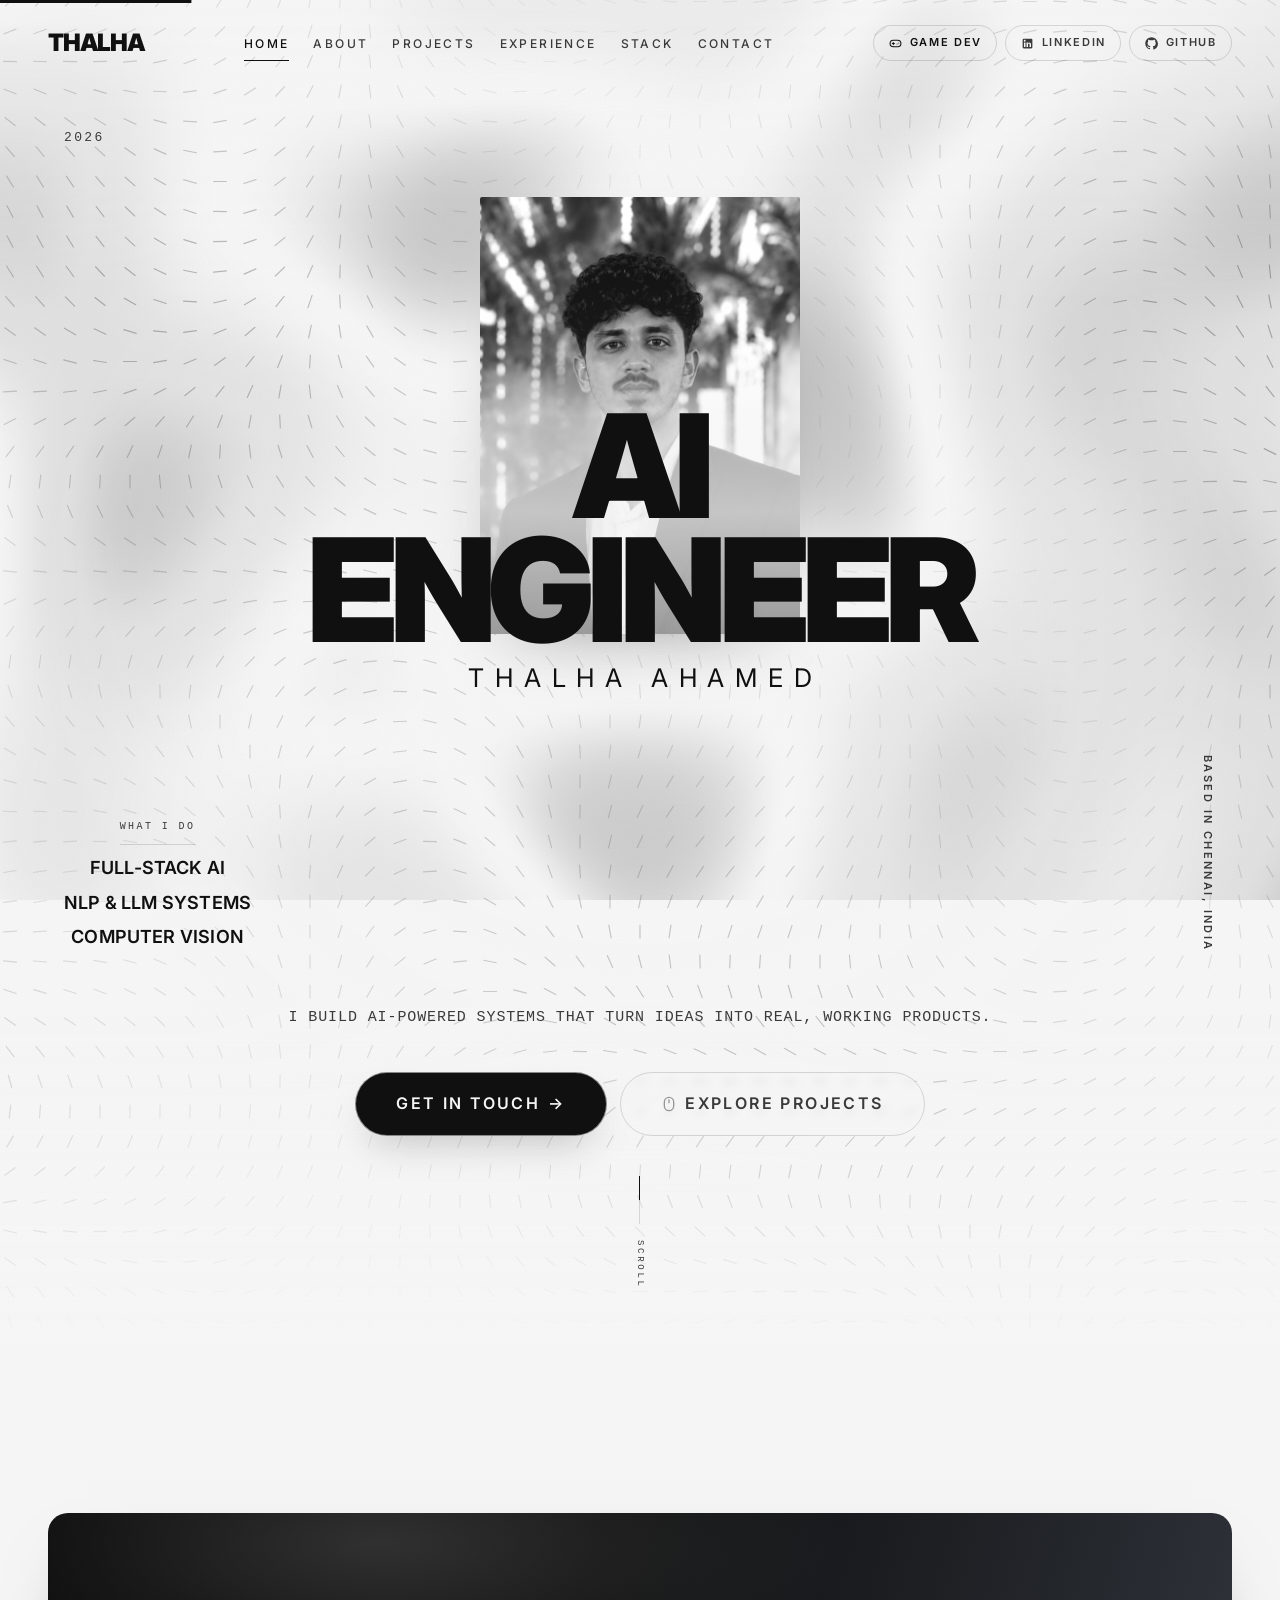
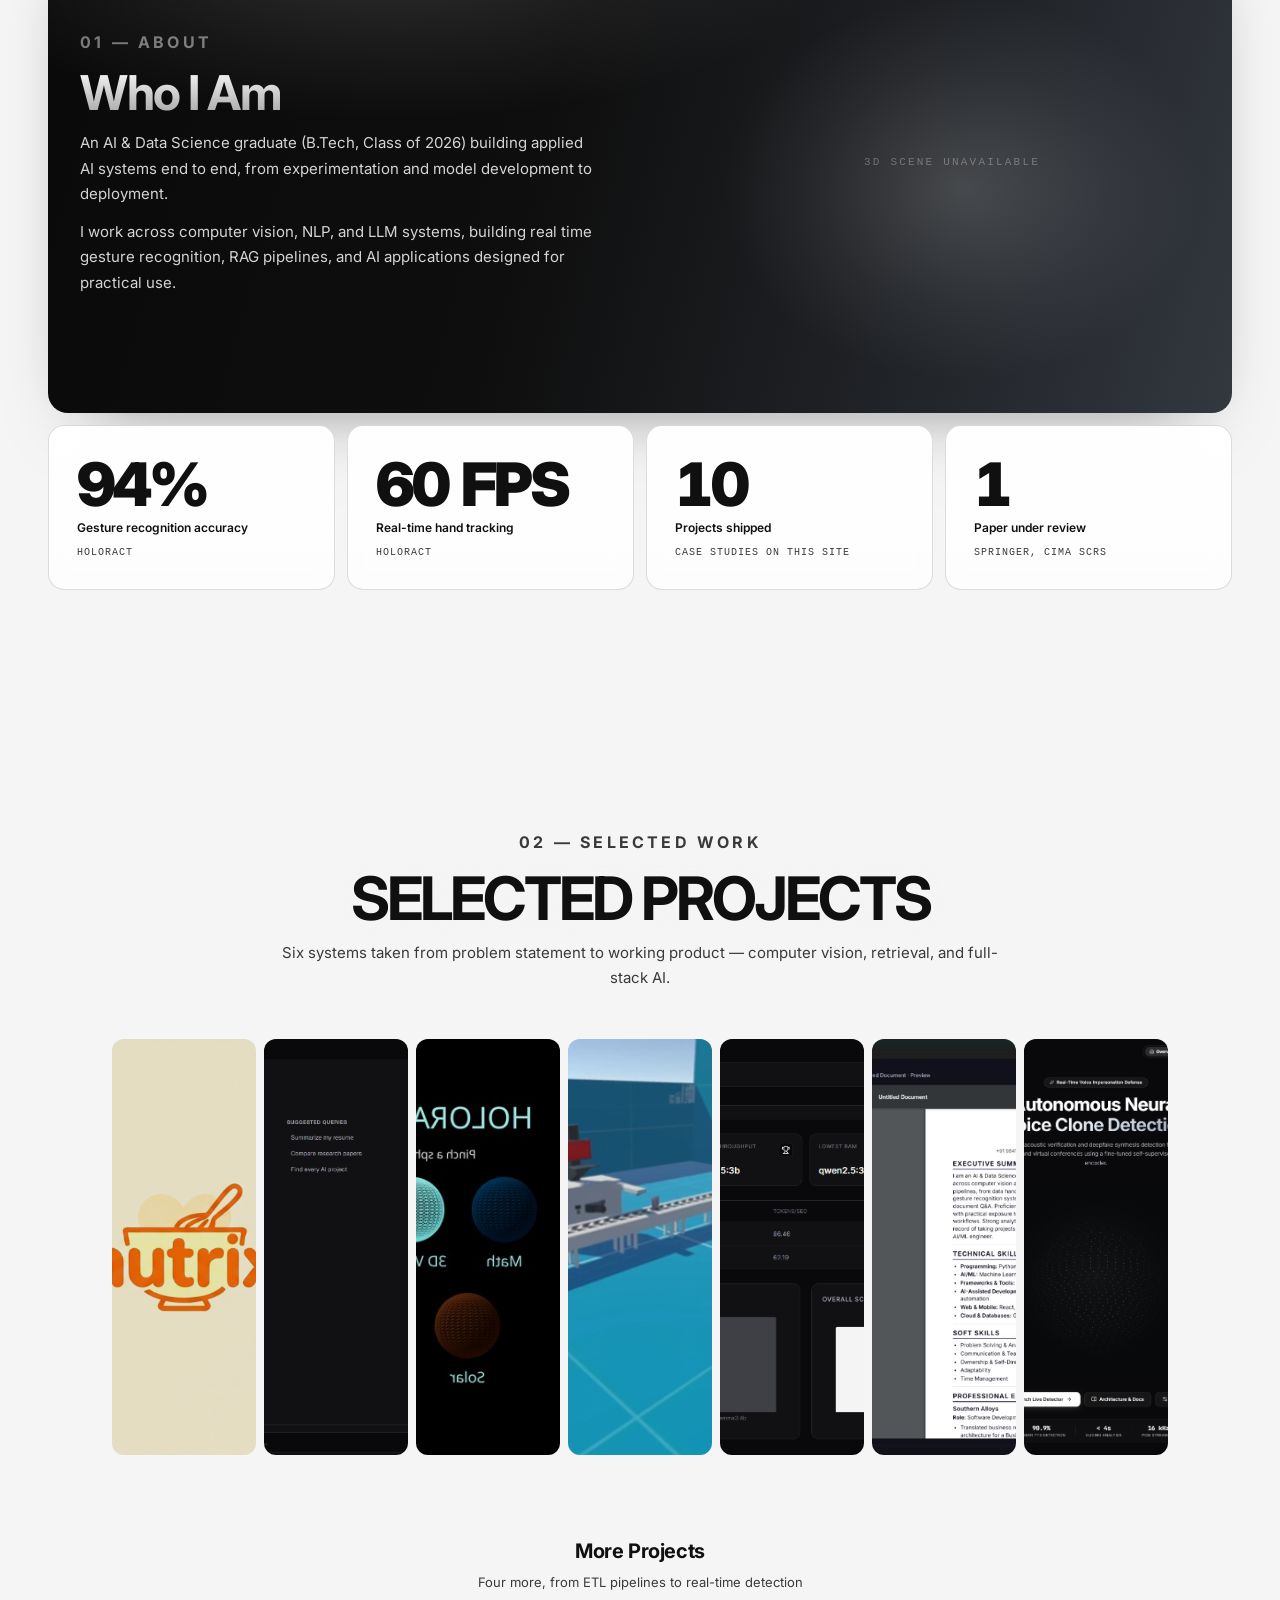
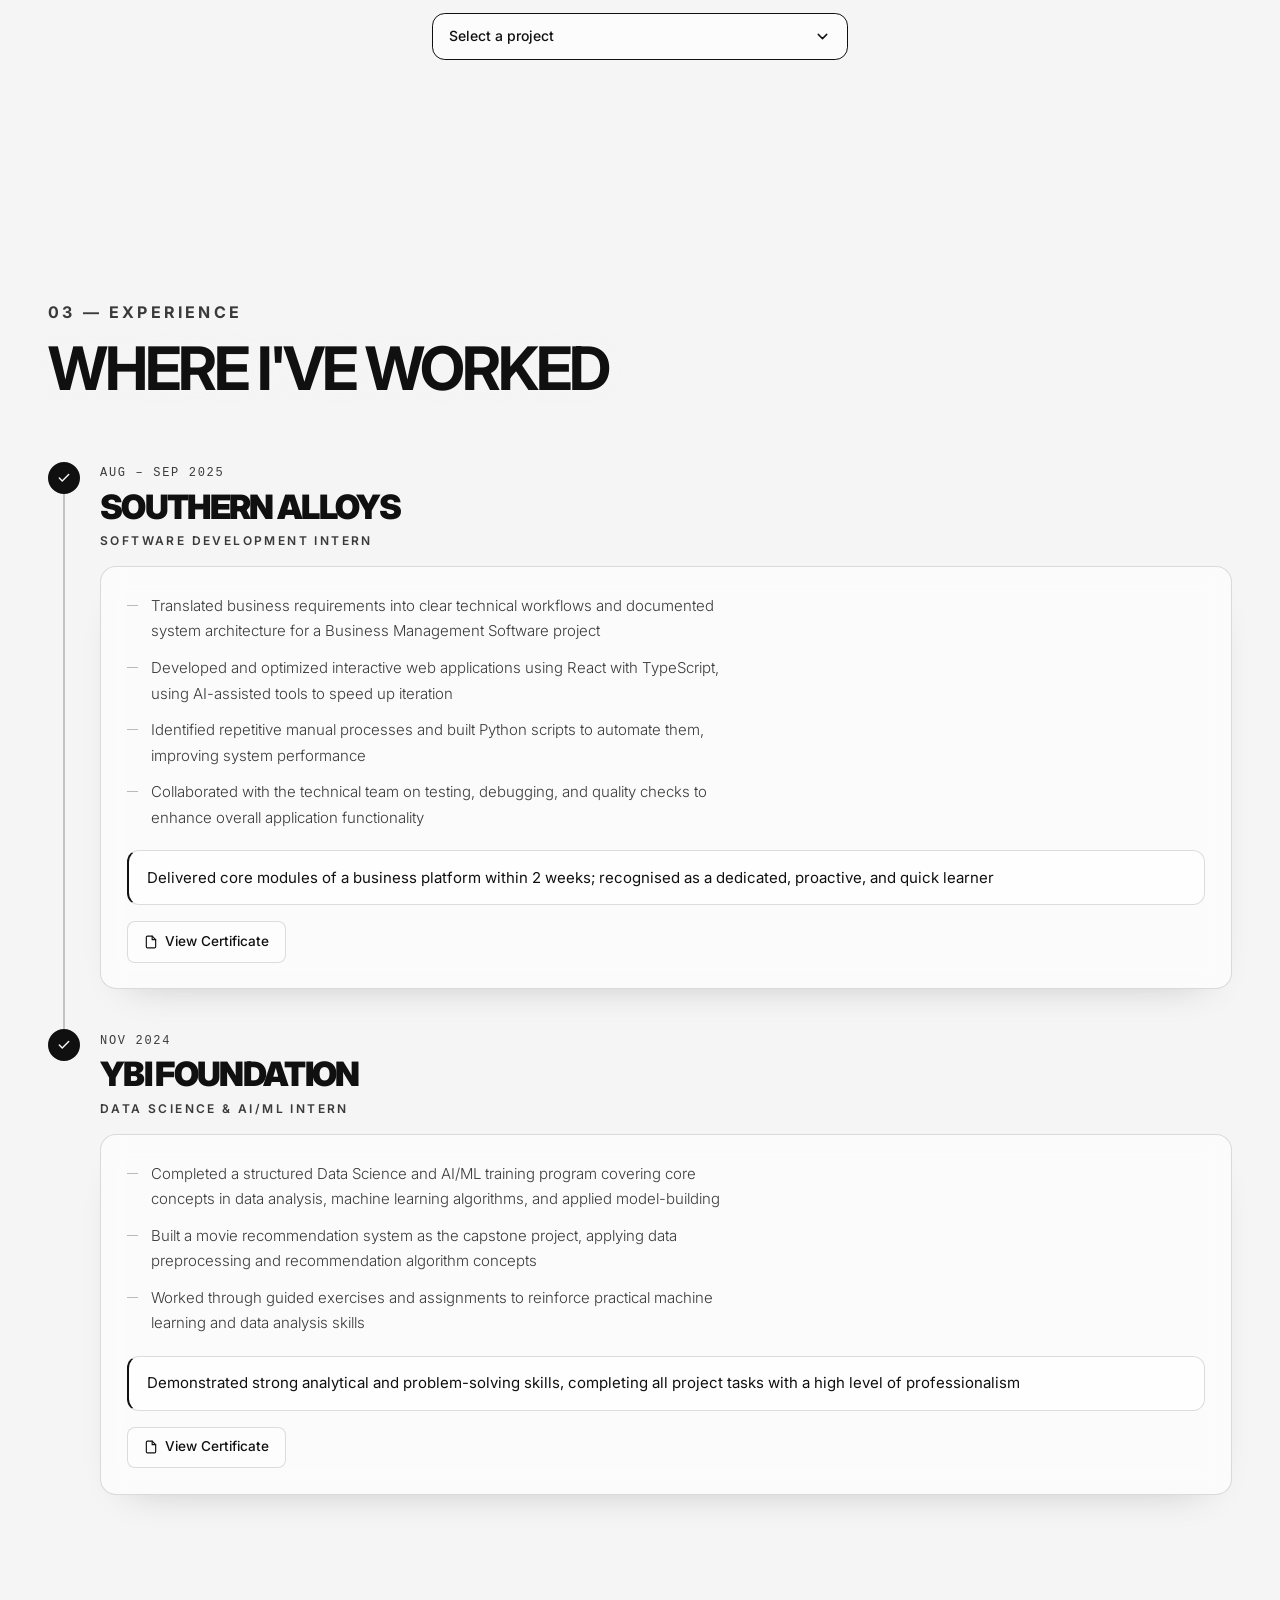
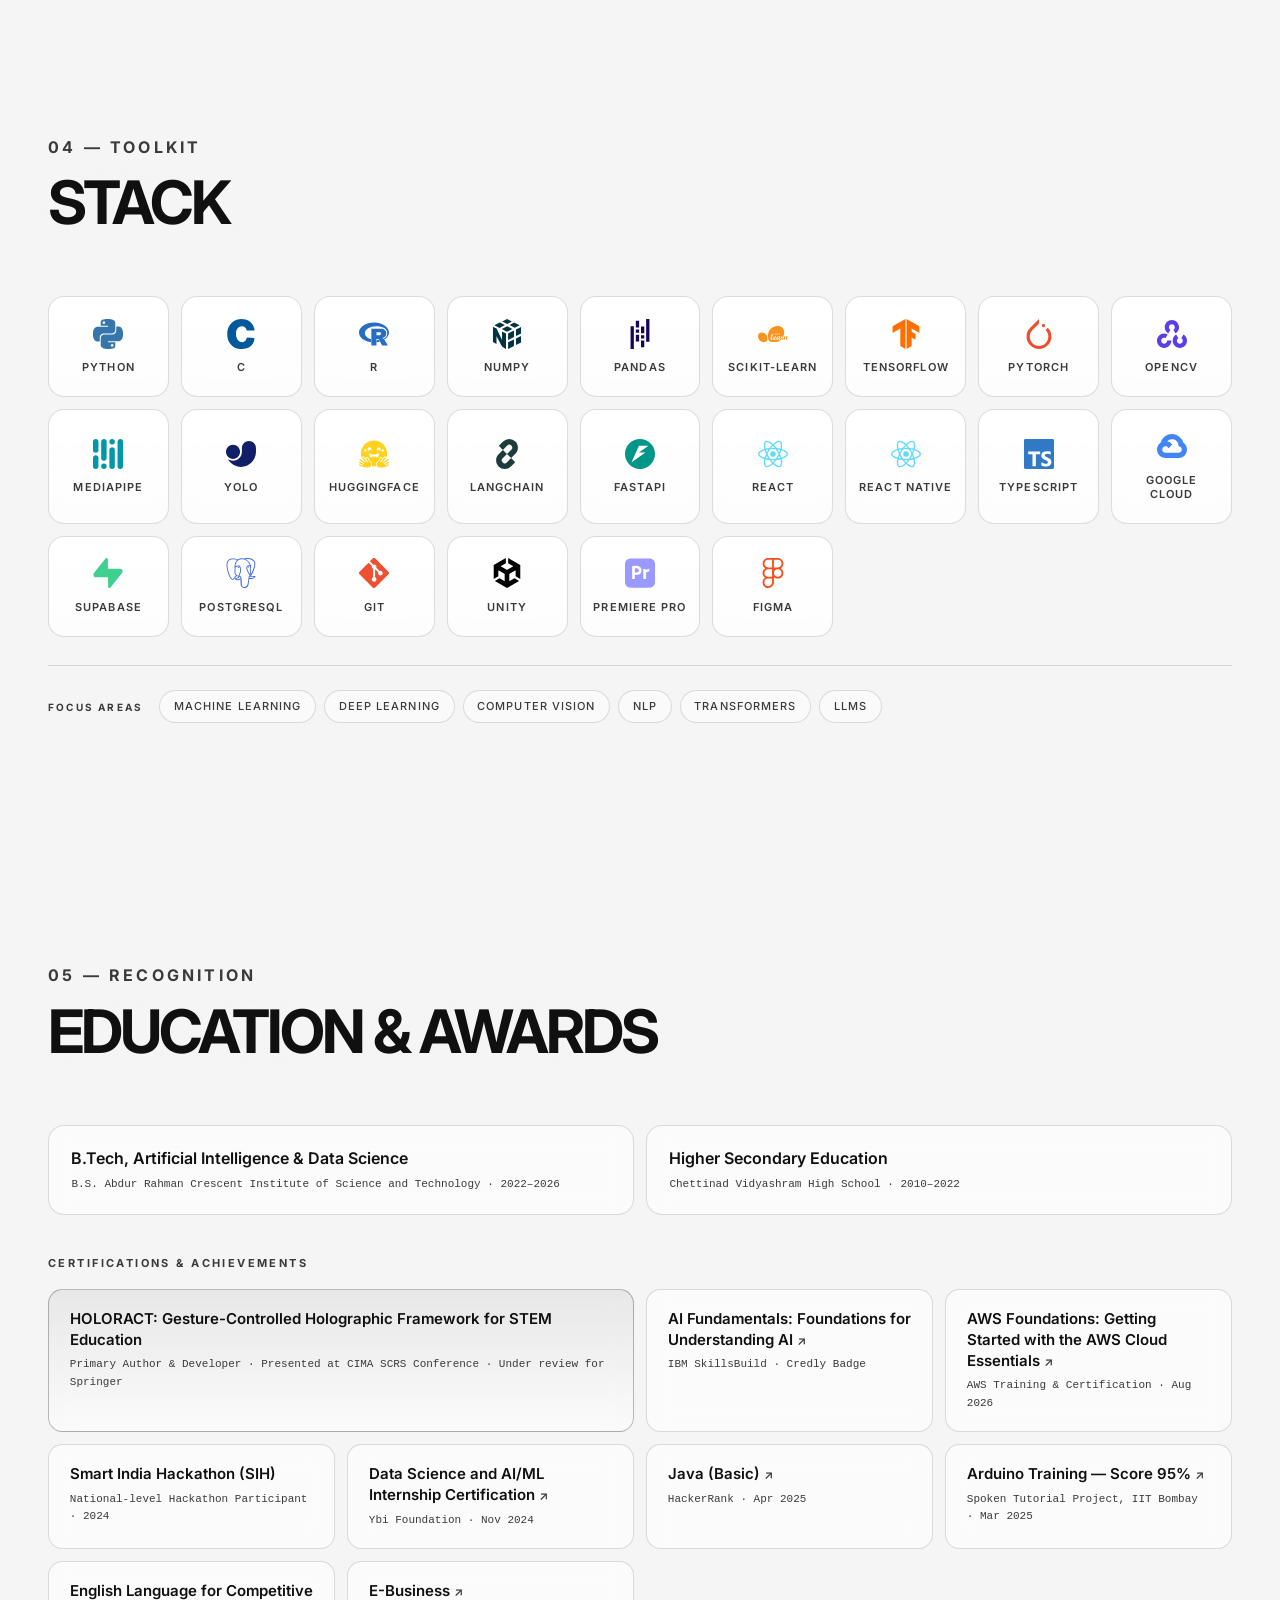
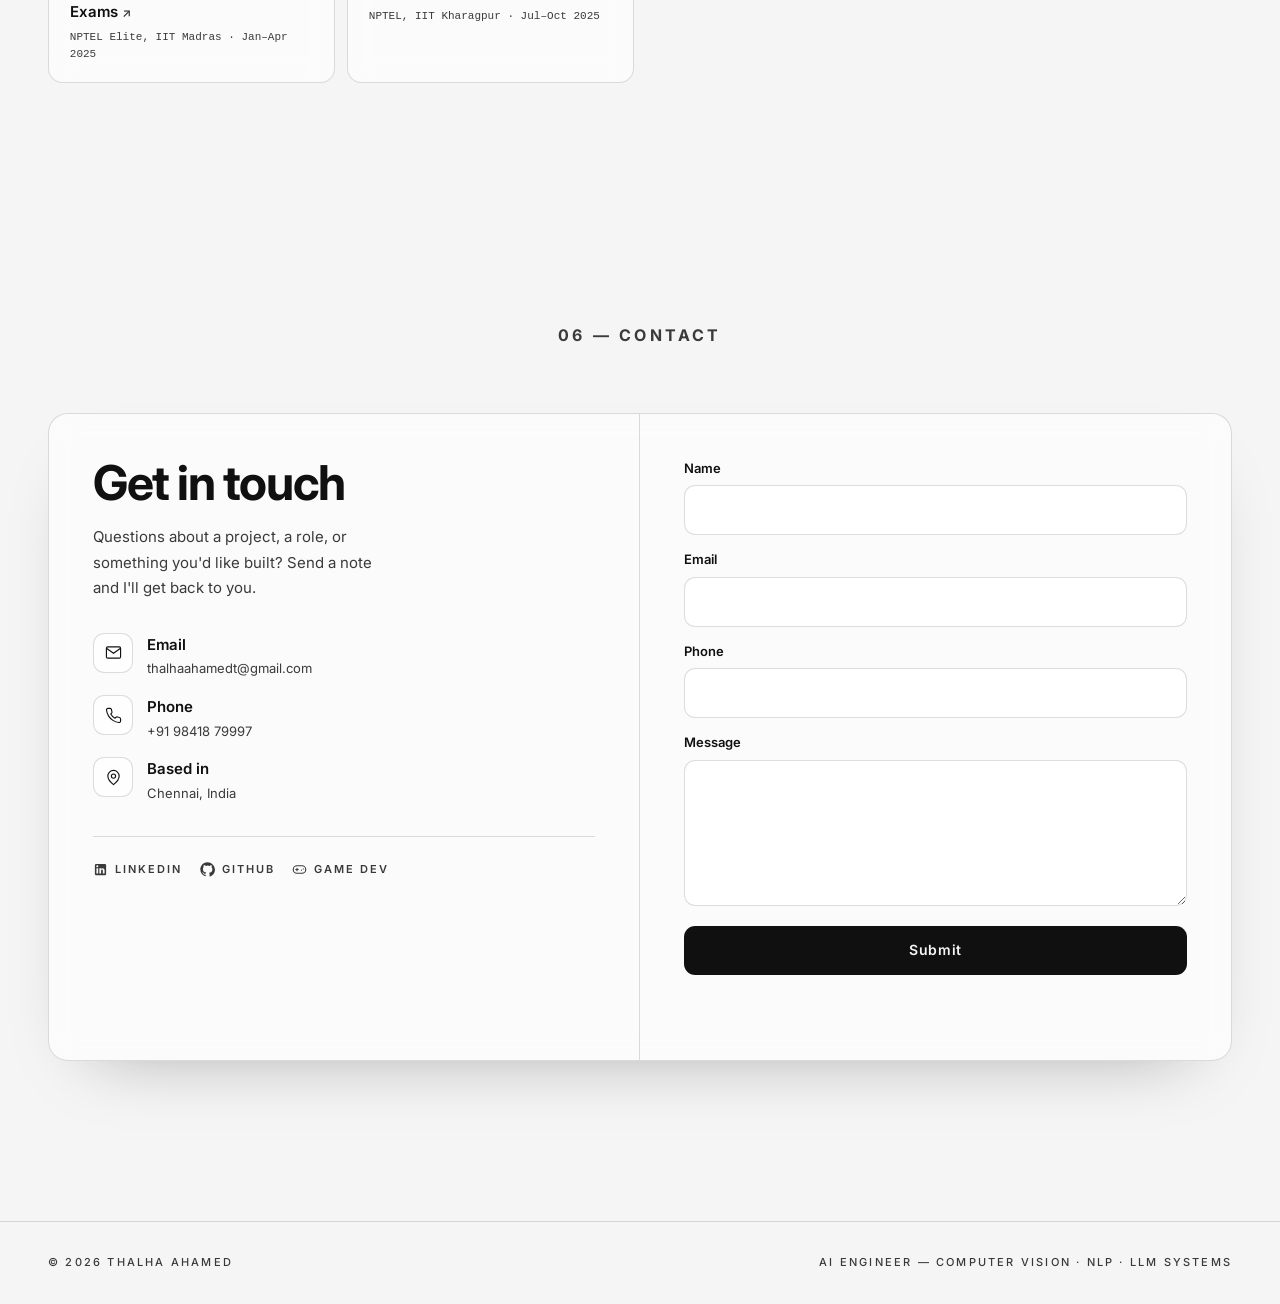
==== commit cce207d5: "VoiceGuard" ====
--- a/index.html
+++ b/index.html
@@ -238,6 +238,19 @@
             <div class="ig-overlay">
               <span class="ig-meta">06 · AI-Native Application</span>
               <h3 class="ig-title">DocForge AI</h3>
+              <span class="ig-more">Case study <svg width="16" height="16" viewBox="0 0 13 13" fill="none" aria-hidden="true"><path d="M8.125 1.625H11.375V4.875" stroke="currentColor" stroke-linecap="round" stroke-linejoin="round"/><path d="M5.41602 7.58333L11.3743 1.625" stroke="currentColor" stroke-linecap="round" stroke-linejoin="round"/><path d="M9.75 7.04167V10.2917C9.75 10.579 9.63586 10.8545 9.4327 11.0577C9.22953 11.2609 8.95398 11.375 8.66667 11.375H2.70833C2.42102 11.375 2.14547 11.2609 1.9423 11.0577C1.73914 10.8545 1.625 10.579 1.625 10.2917V4.33333C1.625 4.04602 1.73914 3.77047 1.9423 3.5673C2.14547 3.36414 2.42102 3.25 2.70833 3.25H5.95833" stroke="currentColor" stroke-linecap="round" stroke-linejoin="round"/></svg></span>
+            </div>
+          </a>
+
+          <a class="ig-tile reveal" href="voiceguard.html" data-fallback="VoiceGuard">
+            <img src="./voiceguard.png" alt="VoiceGuard" loading="lazy" decoding="async">
+            <span class="ig-fallback" aria-hidden="true">
+              <svg viewBox="0 0 24 24" fill="none" stroke="currentColor" stroke-width="1.4" stroke-linecap="round" stroke-linejoin="round"><path d="M12 2a3 3 0 0 0-3 3v7a3 3 0 0 0 6 0V5a3 3 0 0 0-3-3Z"/><path d="M19 10v2a7 7 0 0 1-14 0v-2"/><path d="M12 19v3"/></svg>
+              <span>VoiceGuard</span>
+            </span>
+            <div class="ig-overlay">
+              <span class="ig-meta">07 · Audio Forensics &amp; Security</span>
+              <h3 class="ig-title">VoiceGuard</h3>
               <span class="ig-more">Case study <svg width="16" height="16" viewBox="0 0 13 13" fill="none" aria-hidden="true"><path d="M8.125 1.625H11.375V4.875" stroke="currentColor" stroke-linecap="round" stroke-linejoin="round"/><path d="M5.41602 7.58333L11.3743 1.625" stroke="currentColor" stroke-linecap="round" stroke-linejoin="round"/><path d="M9.75 7.04167V10.2917C9.75 10.579 9.63586 10.8545 9.4327 11.0577C9.22953 11.2609 8.95398 11.375 8.66667 11.375H2.70833C2.42102 11.375 2.14547 11.2609 1.9423 11.0577C1.73914 10.8545 1.625 10.579 1.625 10.2917V4.33333C1.625 4.04602 1.73914 3.77047 1.9423 3.5673C2.14547 3.36414 2.42102 3.25 2.70833 3.25H5.95833" stroke="currentColor" stroke-linecap="round" stroke-linejoin="round"/></svg></span>
             </div>
           </a>
--- a/style.css
+++ b/style.css
@@ -1142,7 +1142,7 @@
 
 /* On hover the tile expands dramatically */
 .ig-tile:hover,
-.ig-tile:focus-visible { flex-grow: 4; }
+.ig-tile:focus-visible { flex-grow: 7; }
 
 .ig-tile img {
   width: 100%;
@@ -1160,6 +1160,34 @@
 .ig-tile[href="nutrix.html"]:hover img { filter: brightness(1); }
 
 /* Overlay — stays hidden by default, appears on hover with the expanded tile */
+/* Typographic stand-in shown by site.js when a tile has no screenshot yet. */
+.ig-fallback {
+  position: absolute;
+  inset: 0;
+  z-index: 1;
+  display: none;
+  flex-direction: column;
+  align-items: center;
+  justify-content: center;
+  gap: 0.75rem;
+  padding: 1rem;
+  text-align: center;
+  background: linear-gradient(160deg, #1A1A1A 0%, #2C2C2C 60%, #3A3A3A 100%);
+  color: rgba(255, 255, 255, 0.82);
+}
+
+.ig-fallback svg { width: 34px; height: 34px; }
+
+.ig-fallback > span {
+  font-size: 0.75rem;
+  font-weight: 700;
+  letter-spacing: 0.18em;
+  text-transform: uppercase;
+}
+
+.ig-tile.no-image img { display: none; }
+.ig-tile.no-image .ig-fallback { display: flex; }
+
 .ig-overlay {
   position: absolute;
   inset: 0;
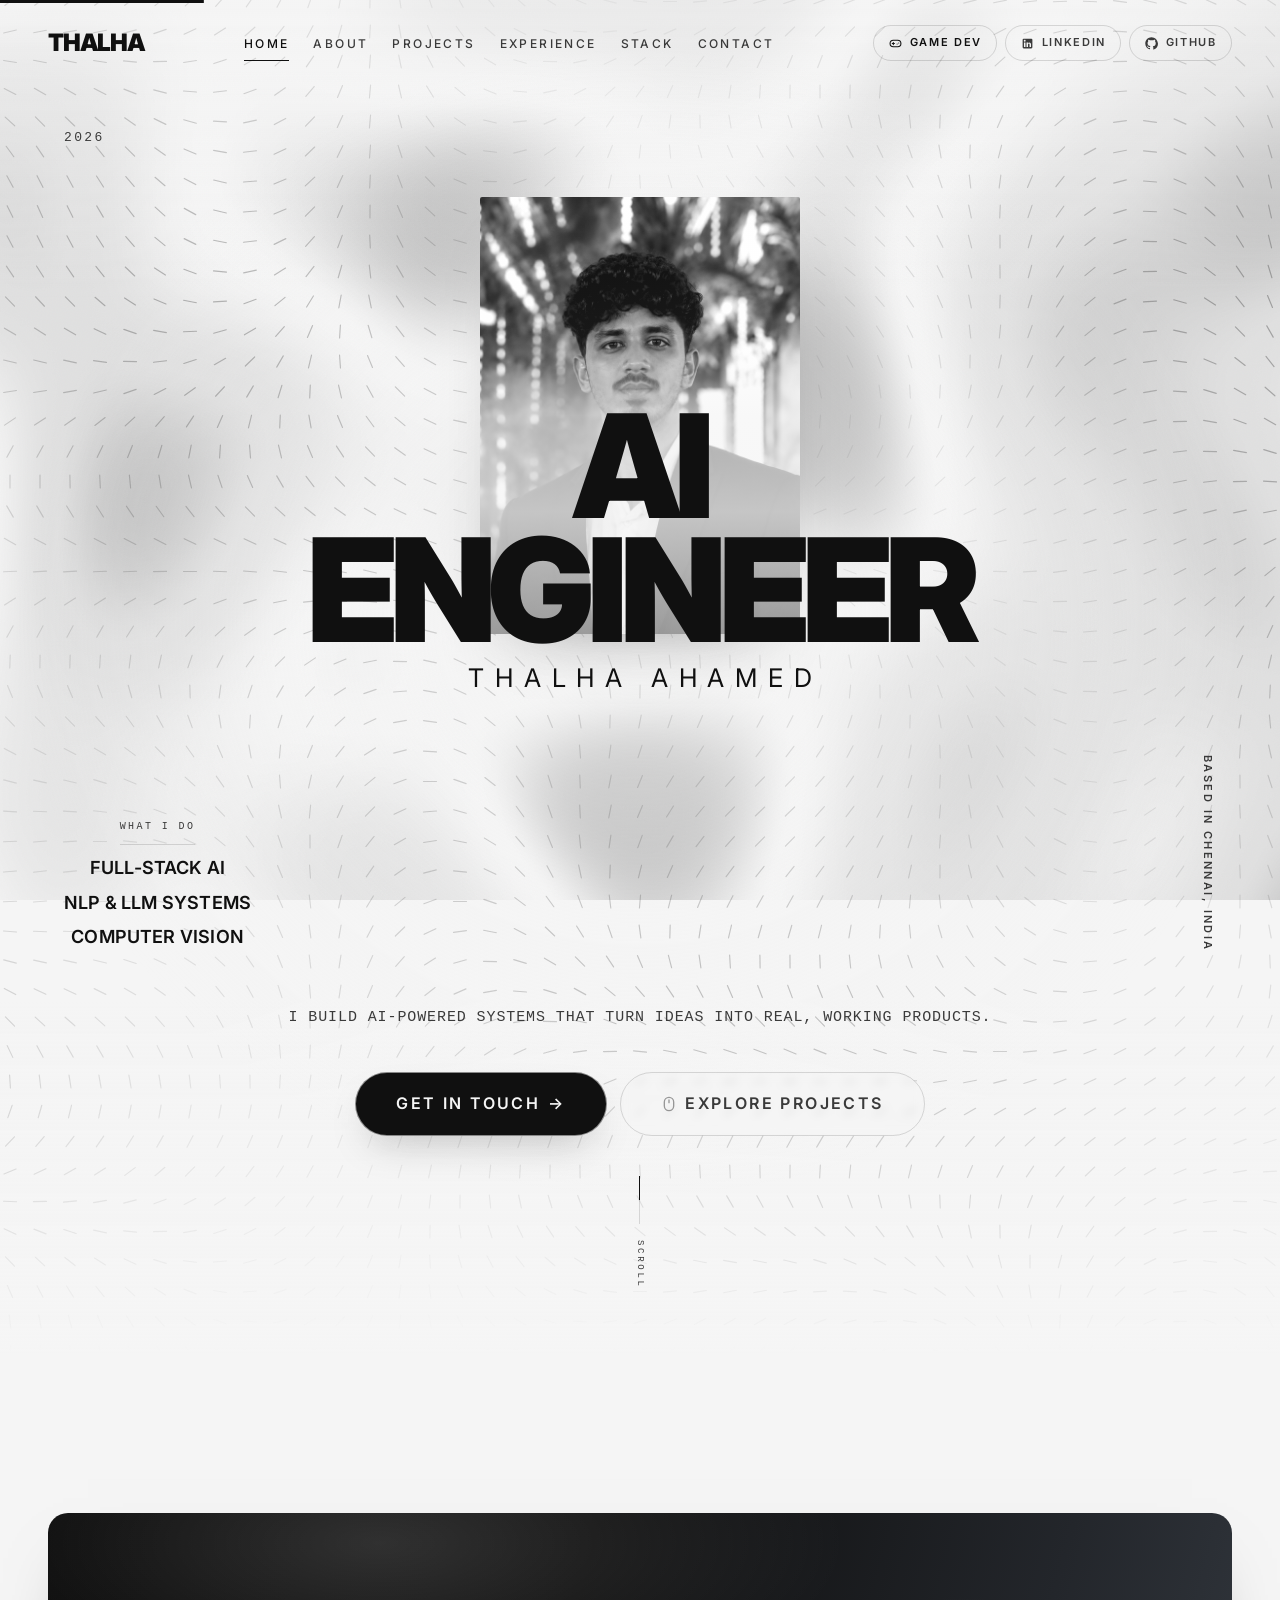
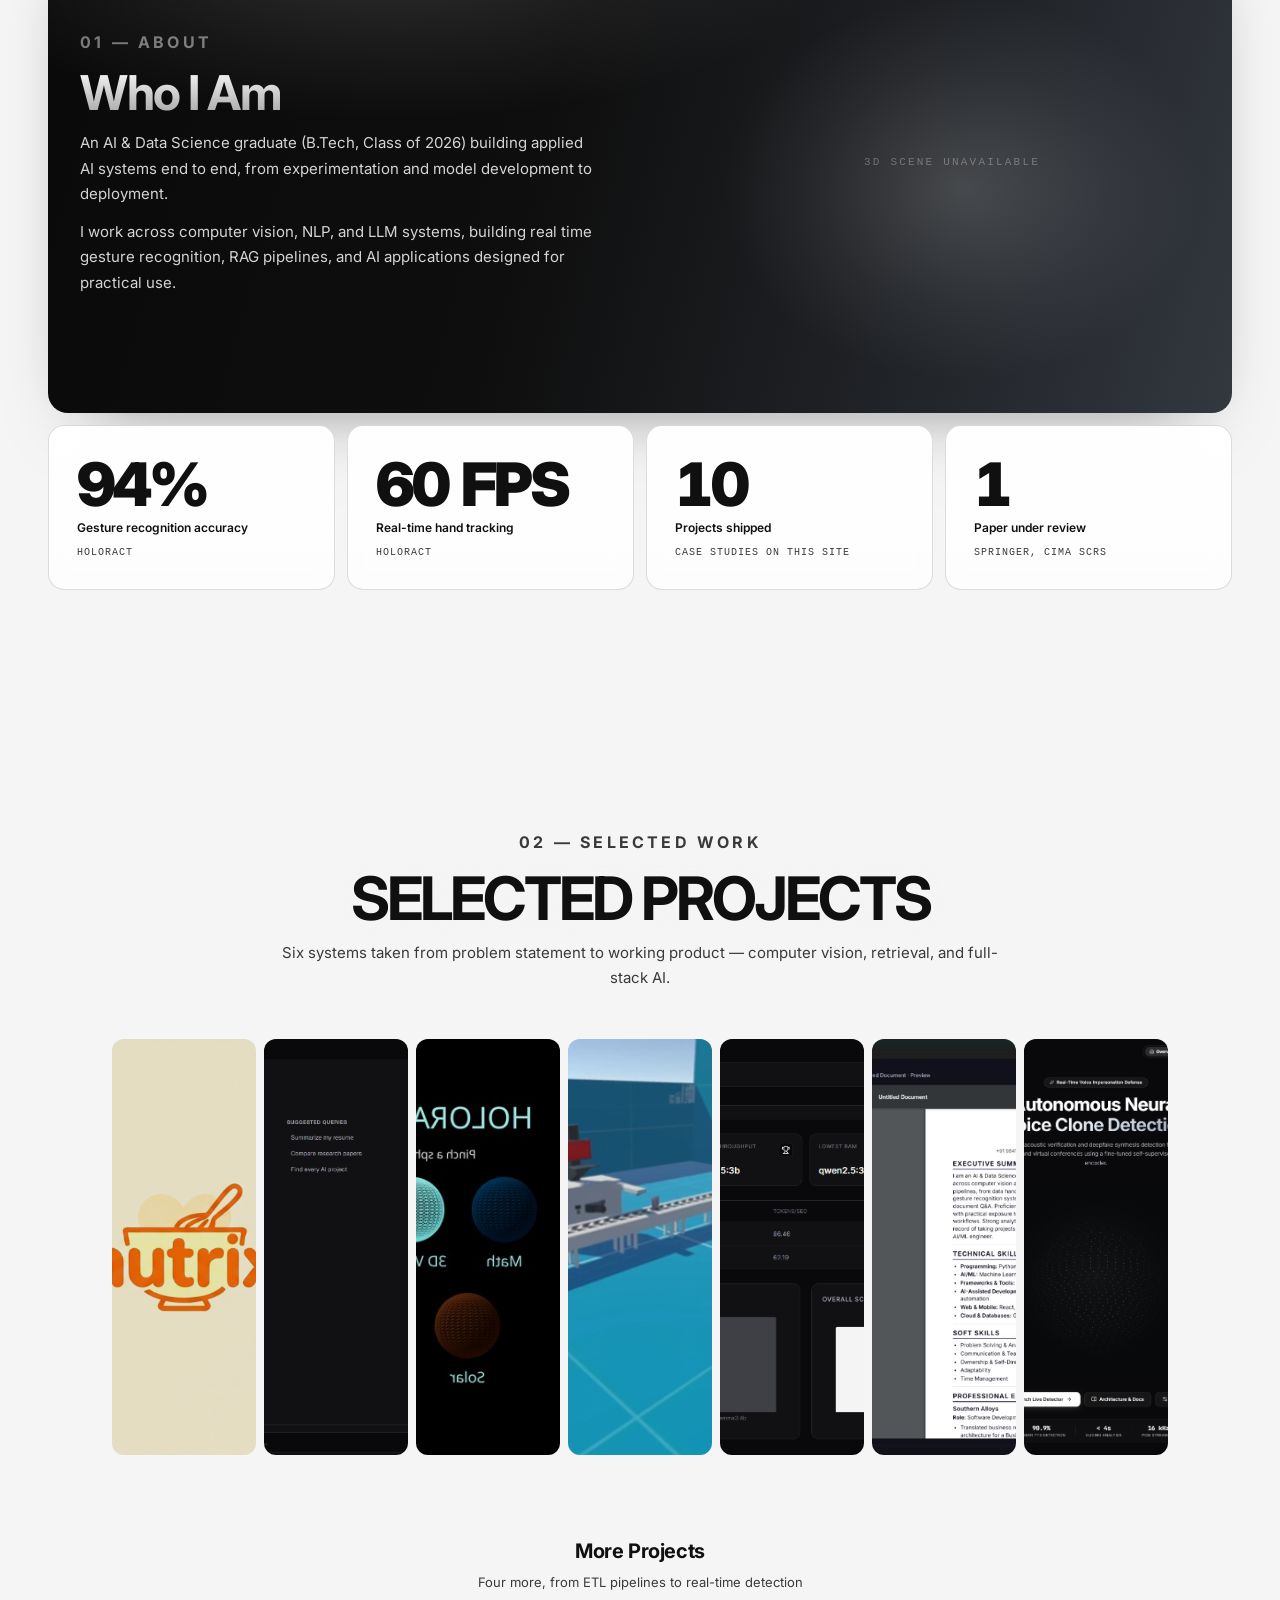
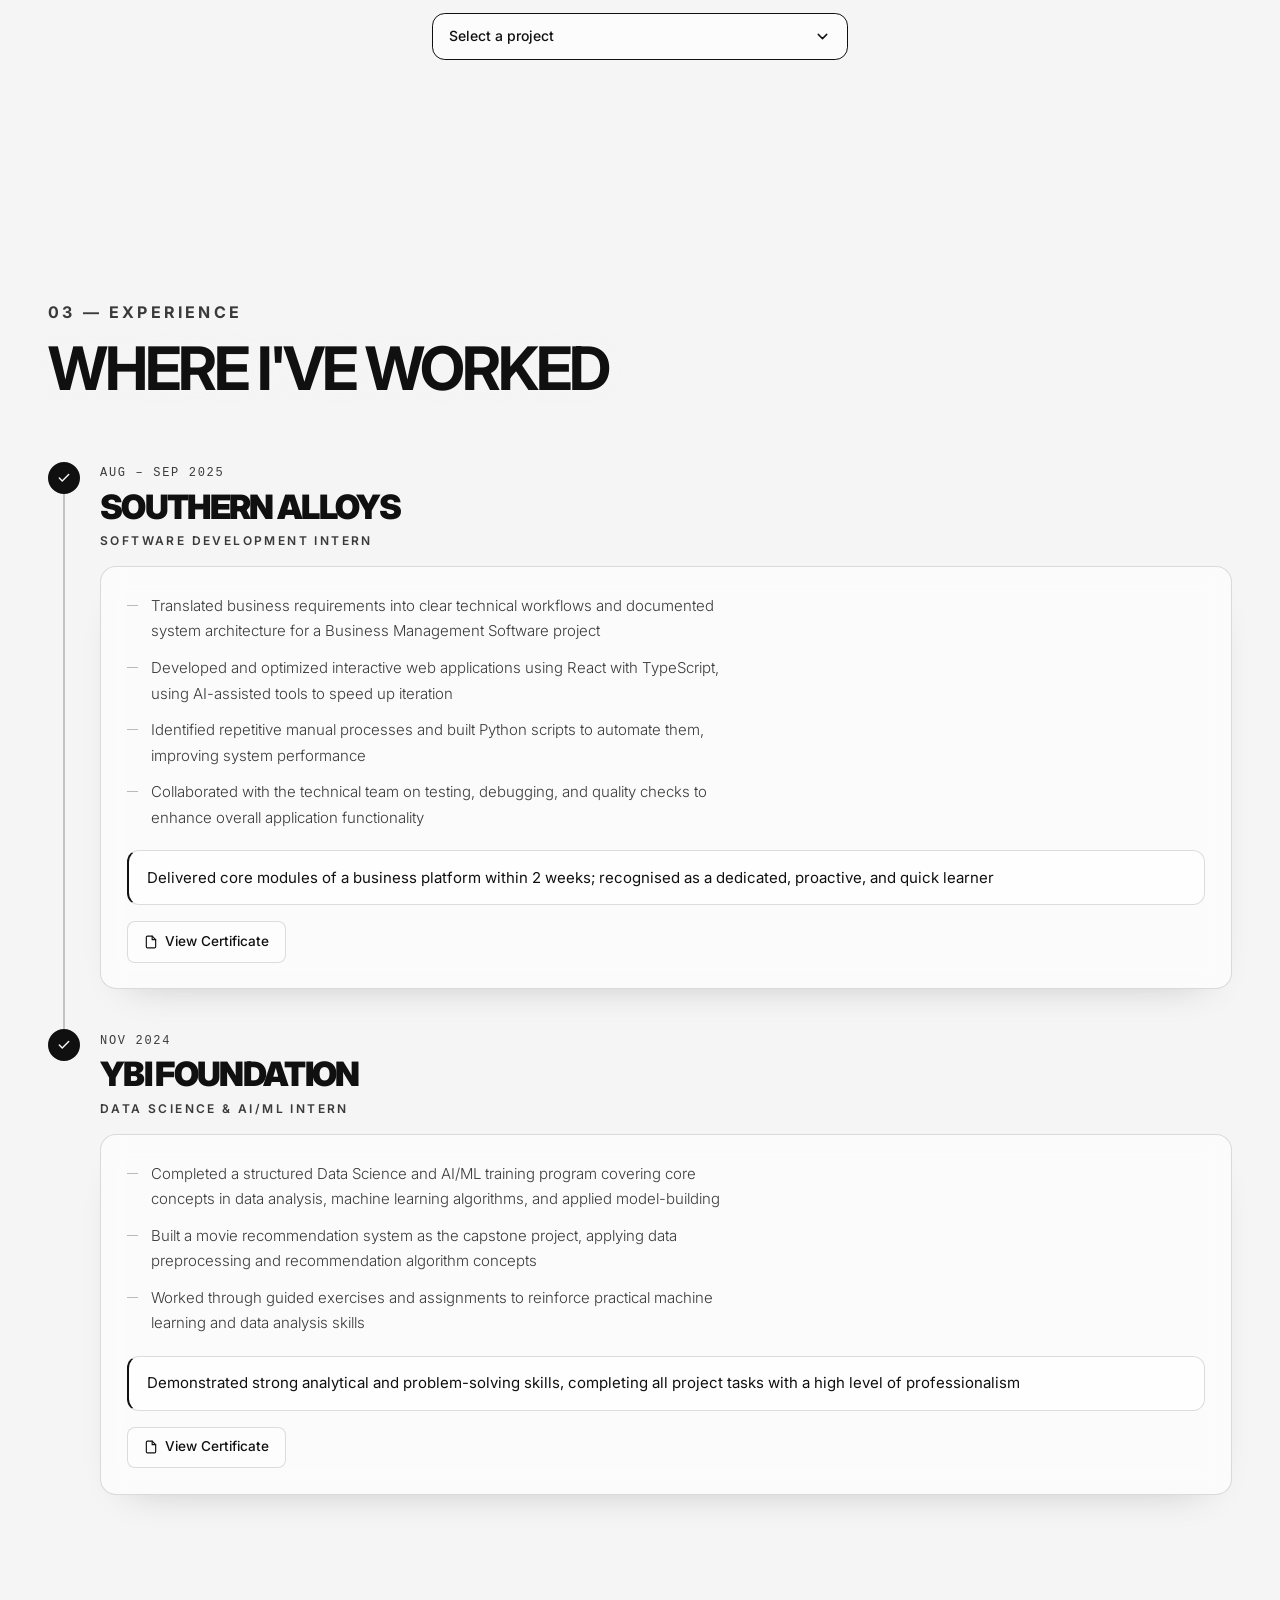
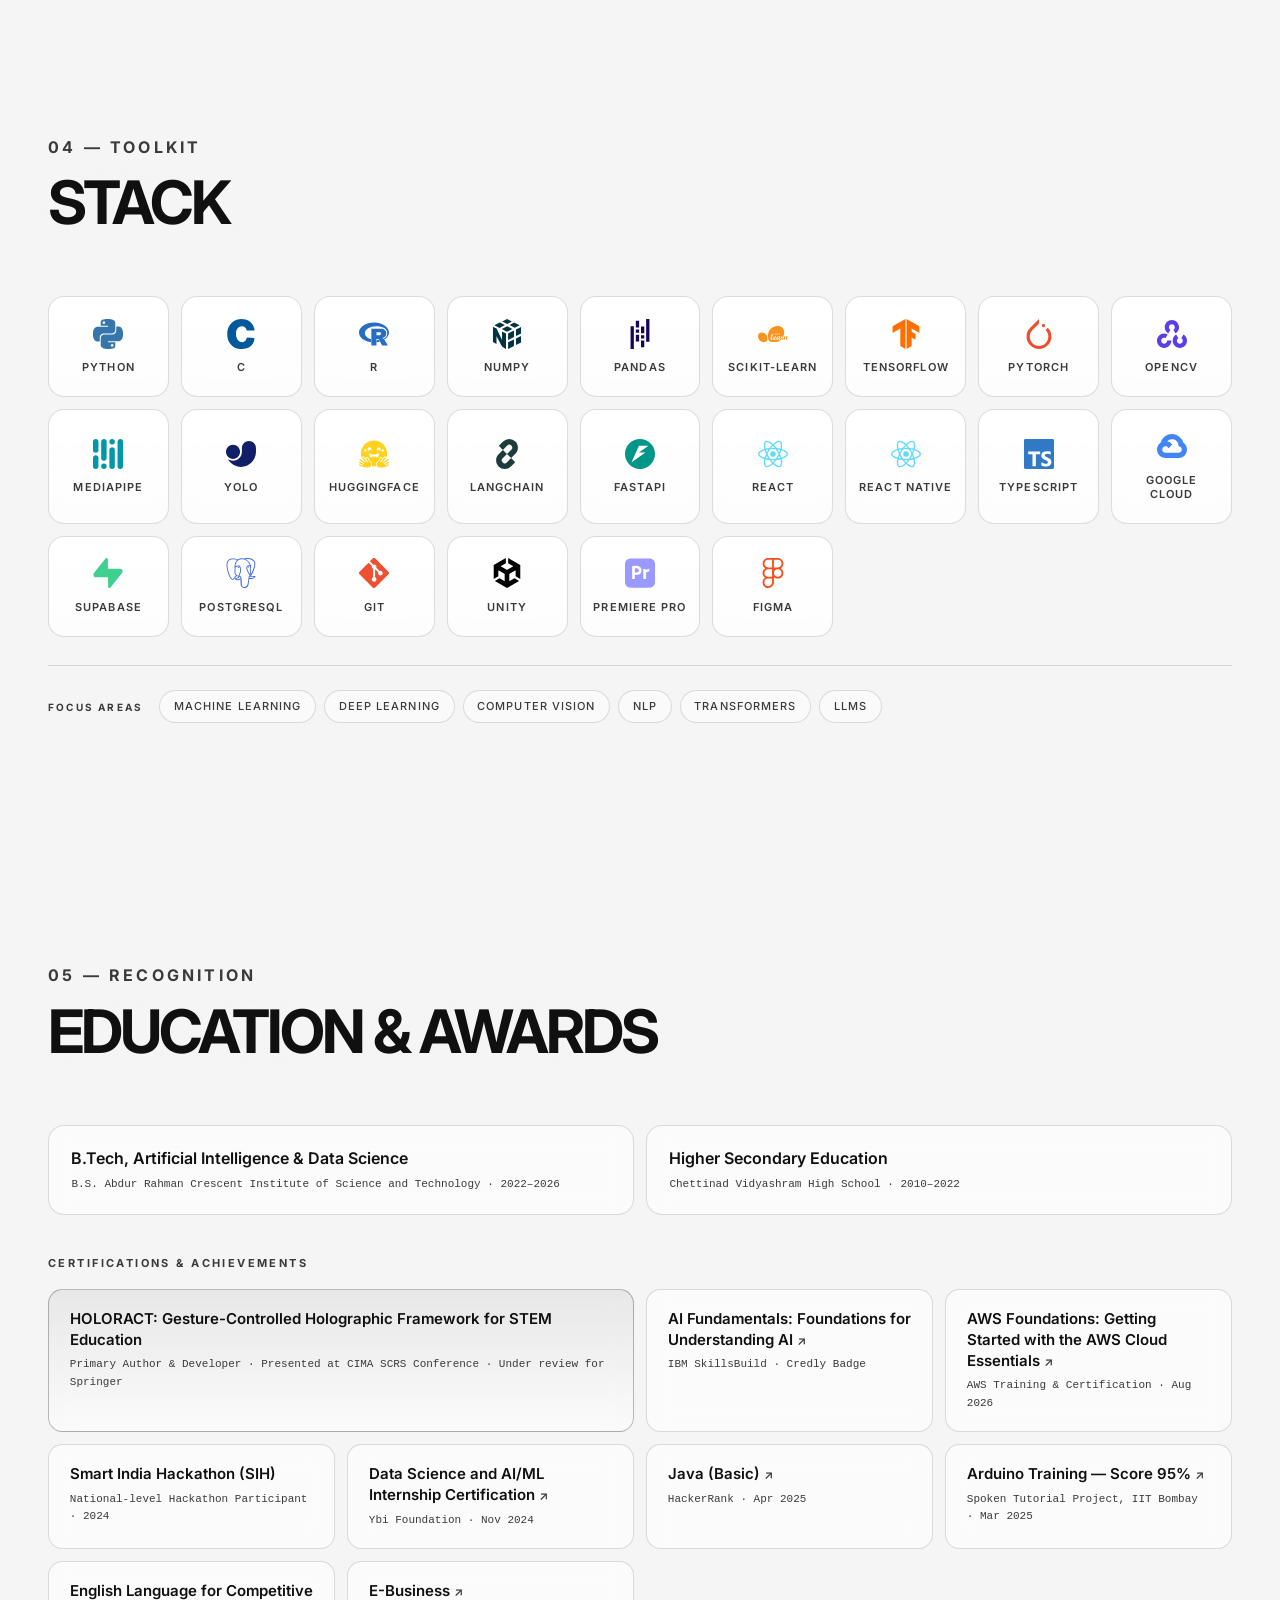
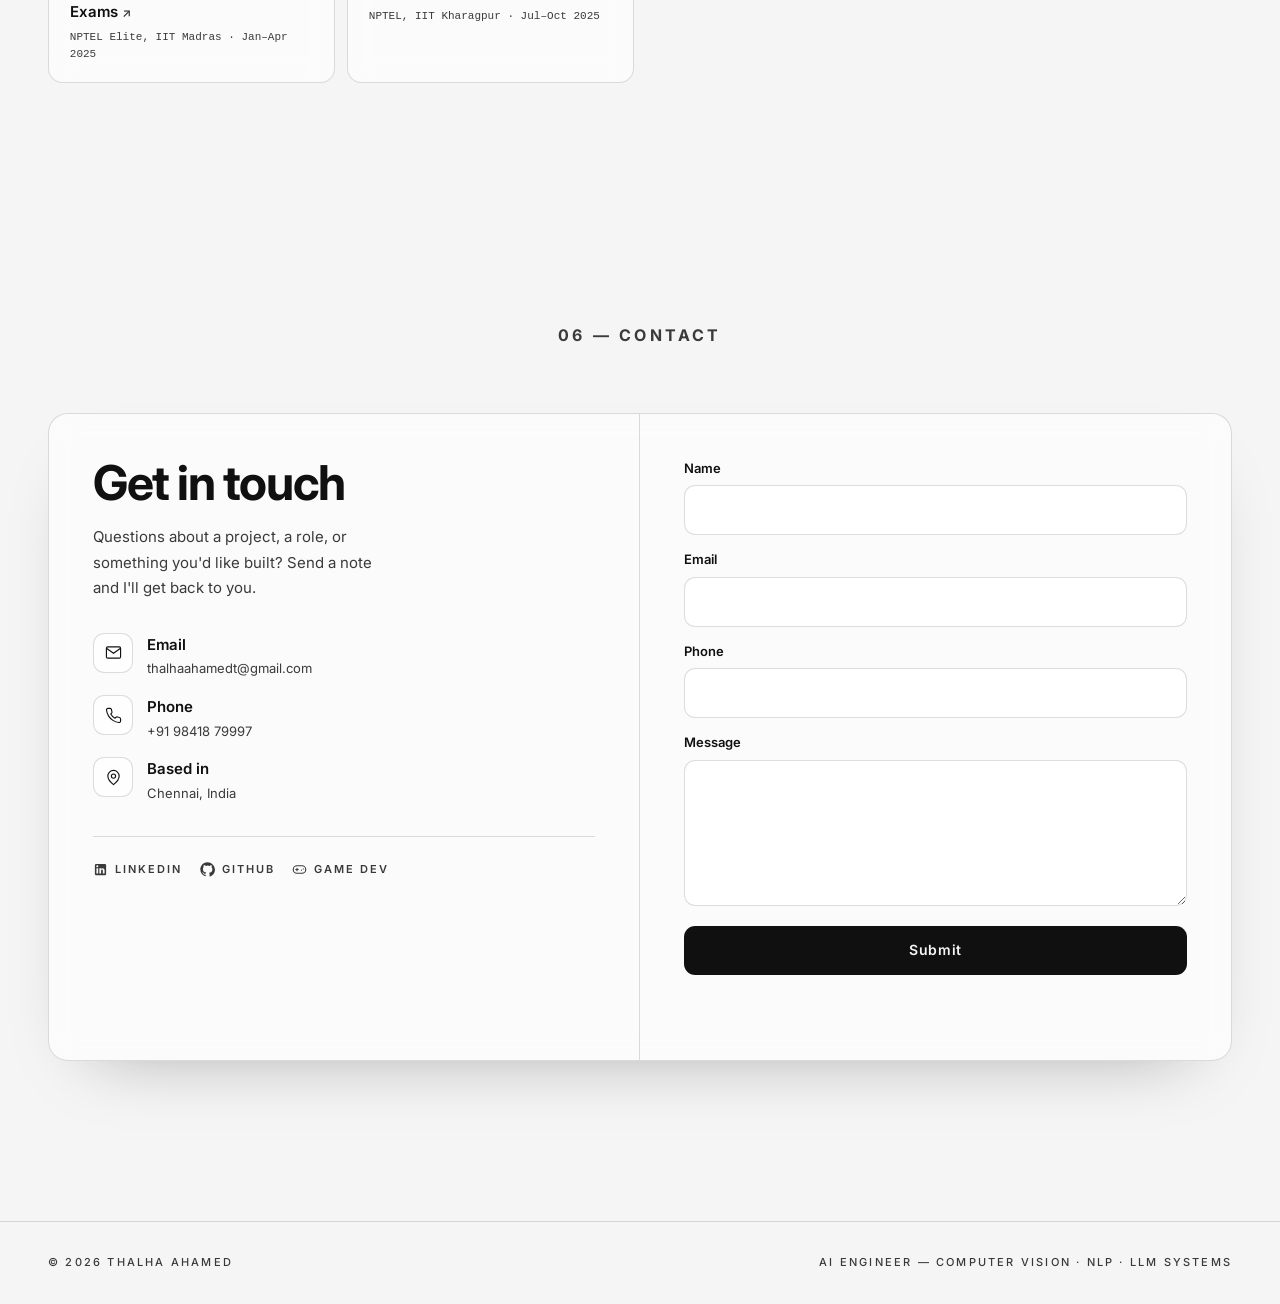
==== commit 0581d5a0: "Update index.html" ====
--- a/index.html
+++ b/index.html
@@ -514,7 +514,7 @@
             <span class="sort-title">Data Science and AI/ML Internship Certification <span class="sort-arrow">↗</span></span>
             <span class="sort-meta">Ybi Foundation · Nov 2024</span>
           </a>
-          <a class="sort-card" href="./certificates/java.png" target="_blank" rel="noopener">
+          <a class="sort-card" href="https://www.hackerrank.com/certificates/e2f05b9581b3" target="_blank" rel="noopener">
             <span class="sort-title">Java (Basic) <span class="sort-arrow">↗</span></span>
             <span class="sort-meta">HackerRank · Apr 2025</span>
           </a>
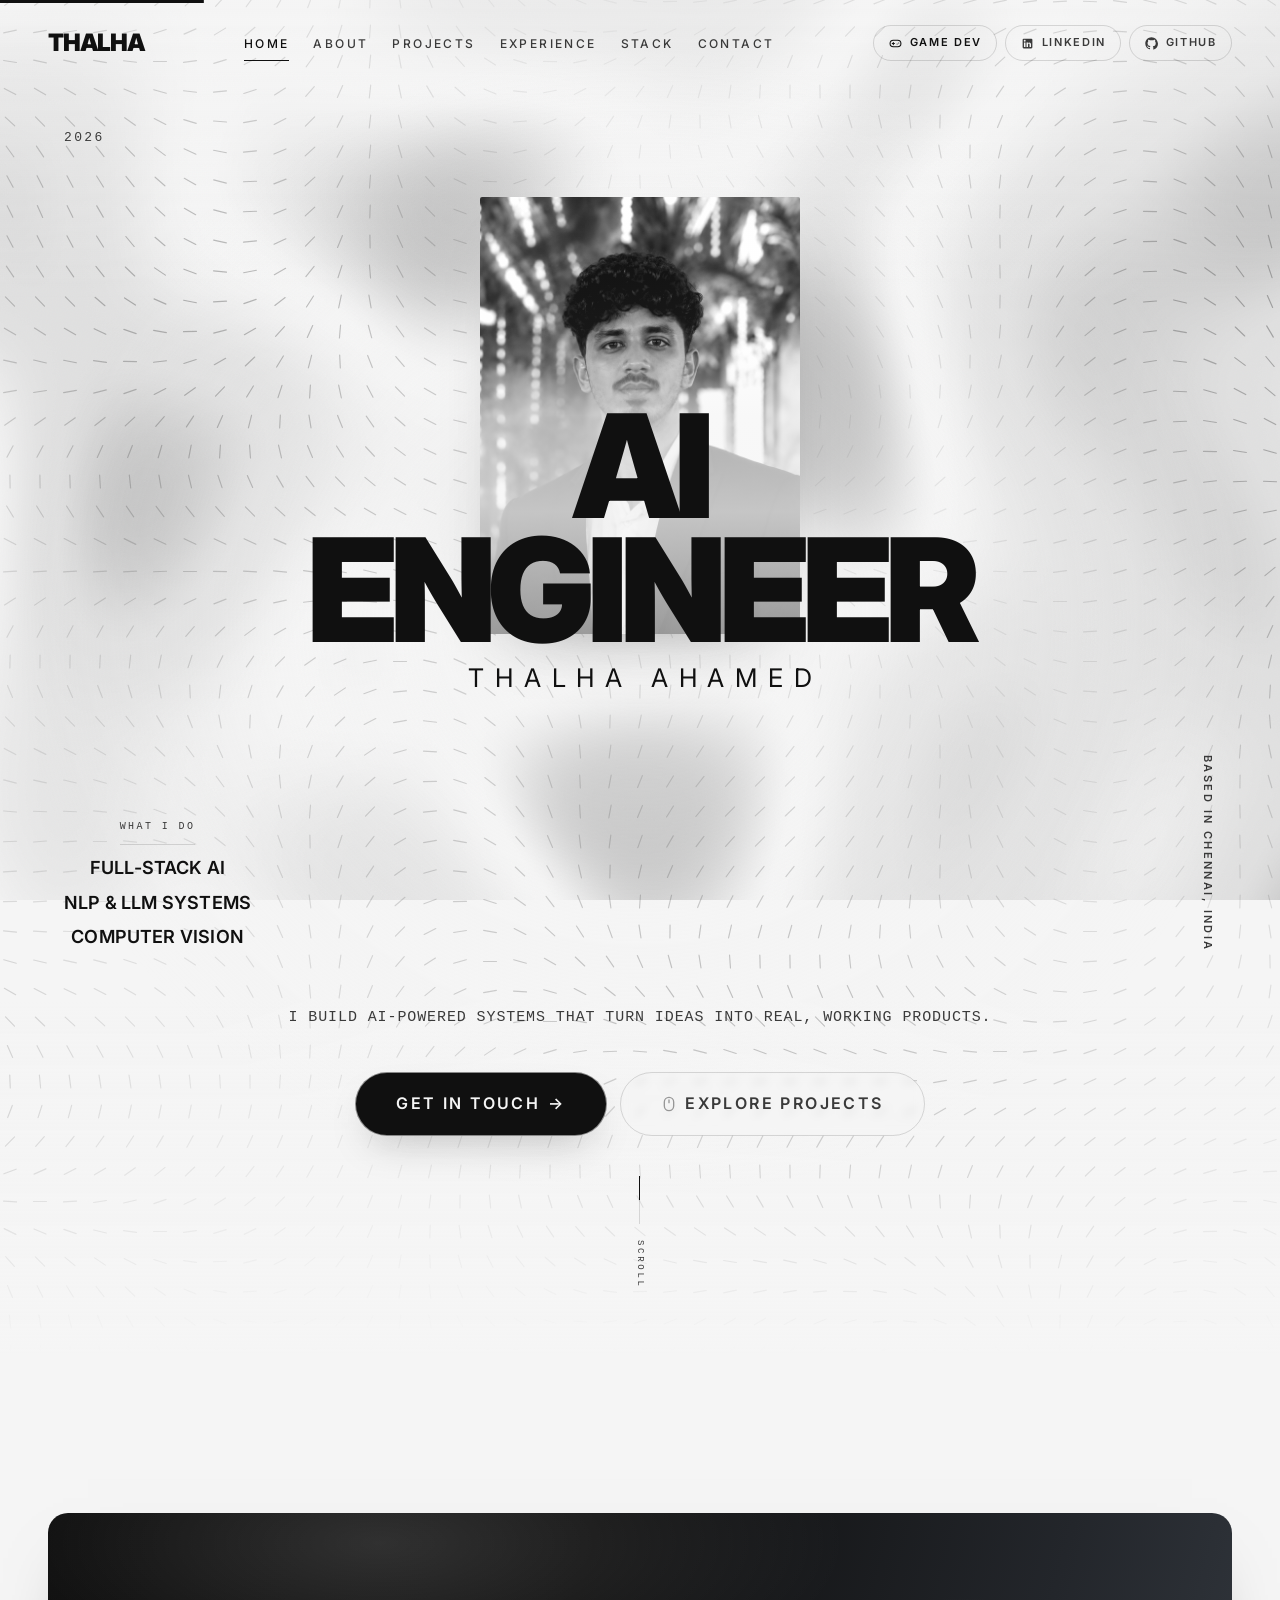
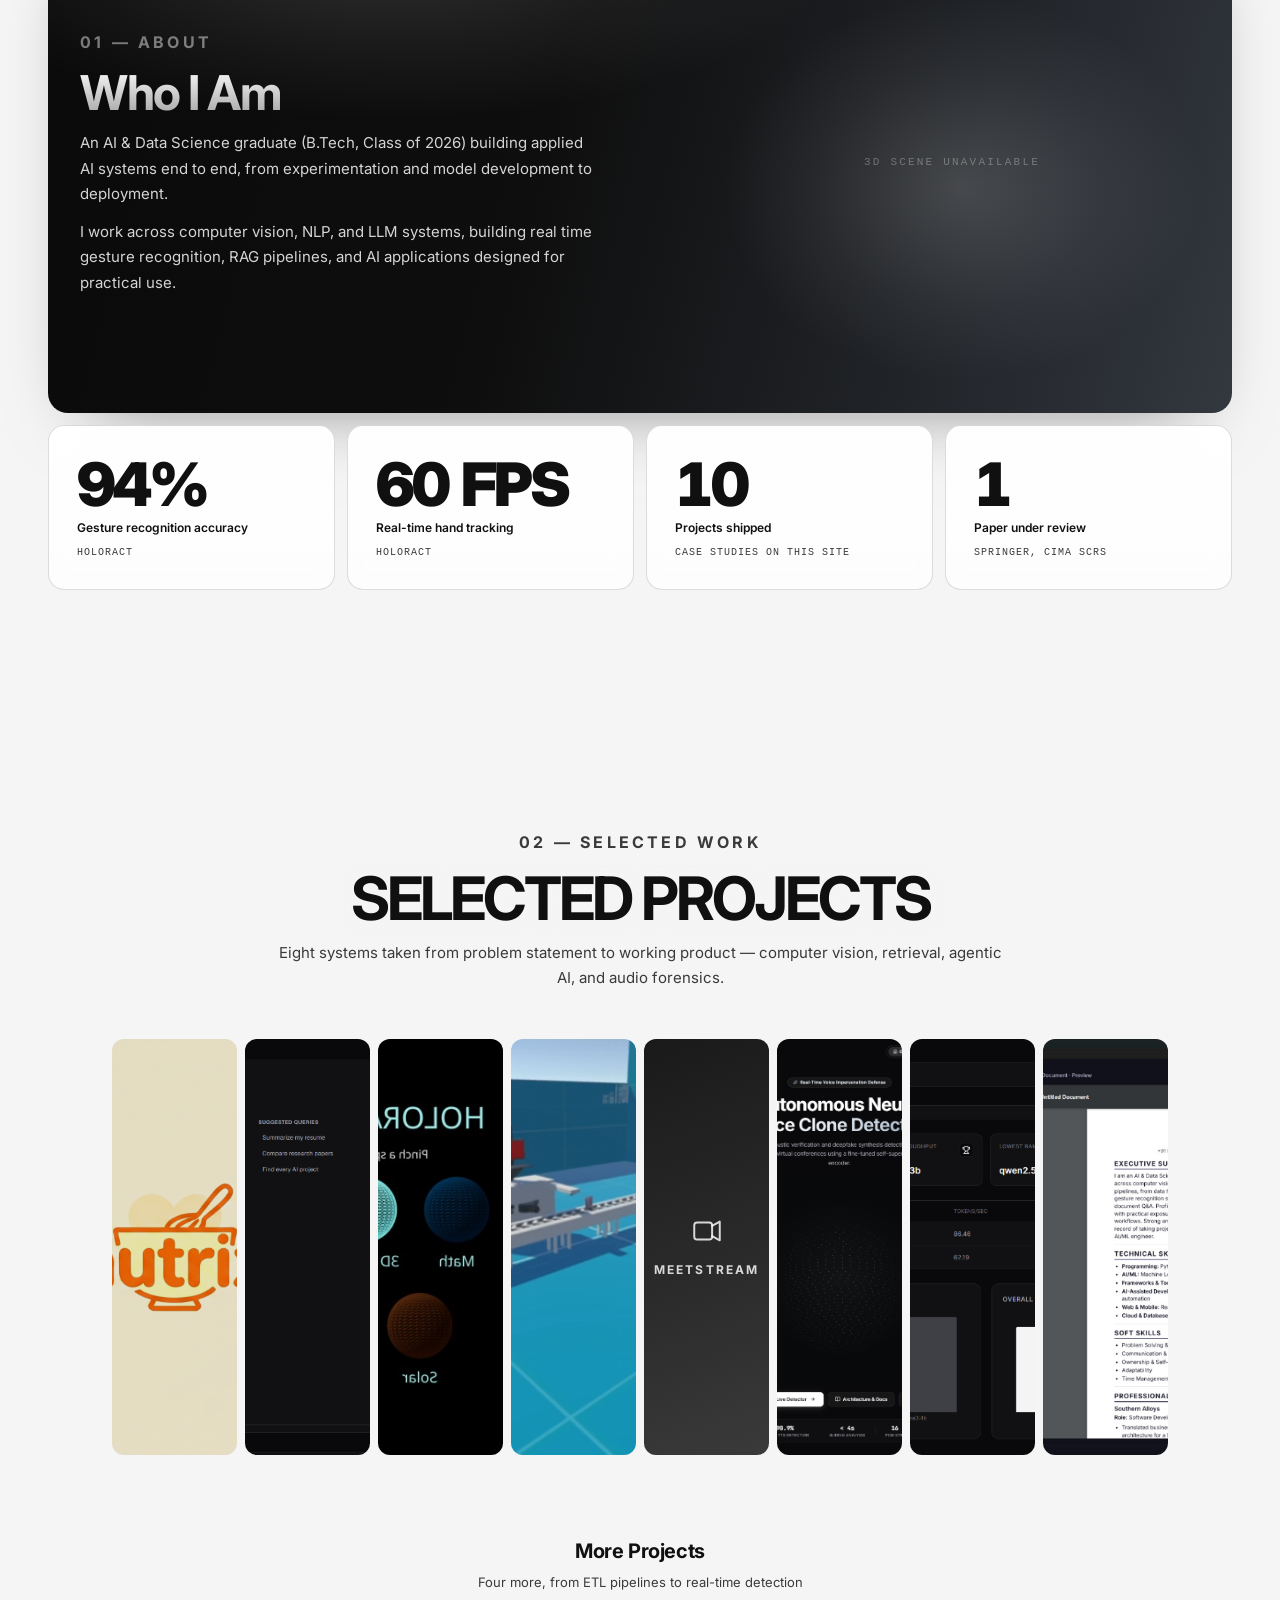
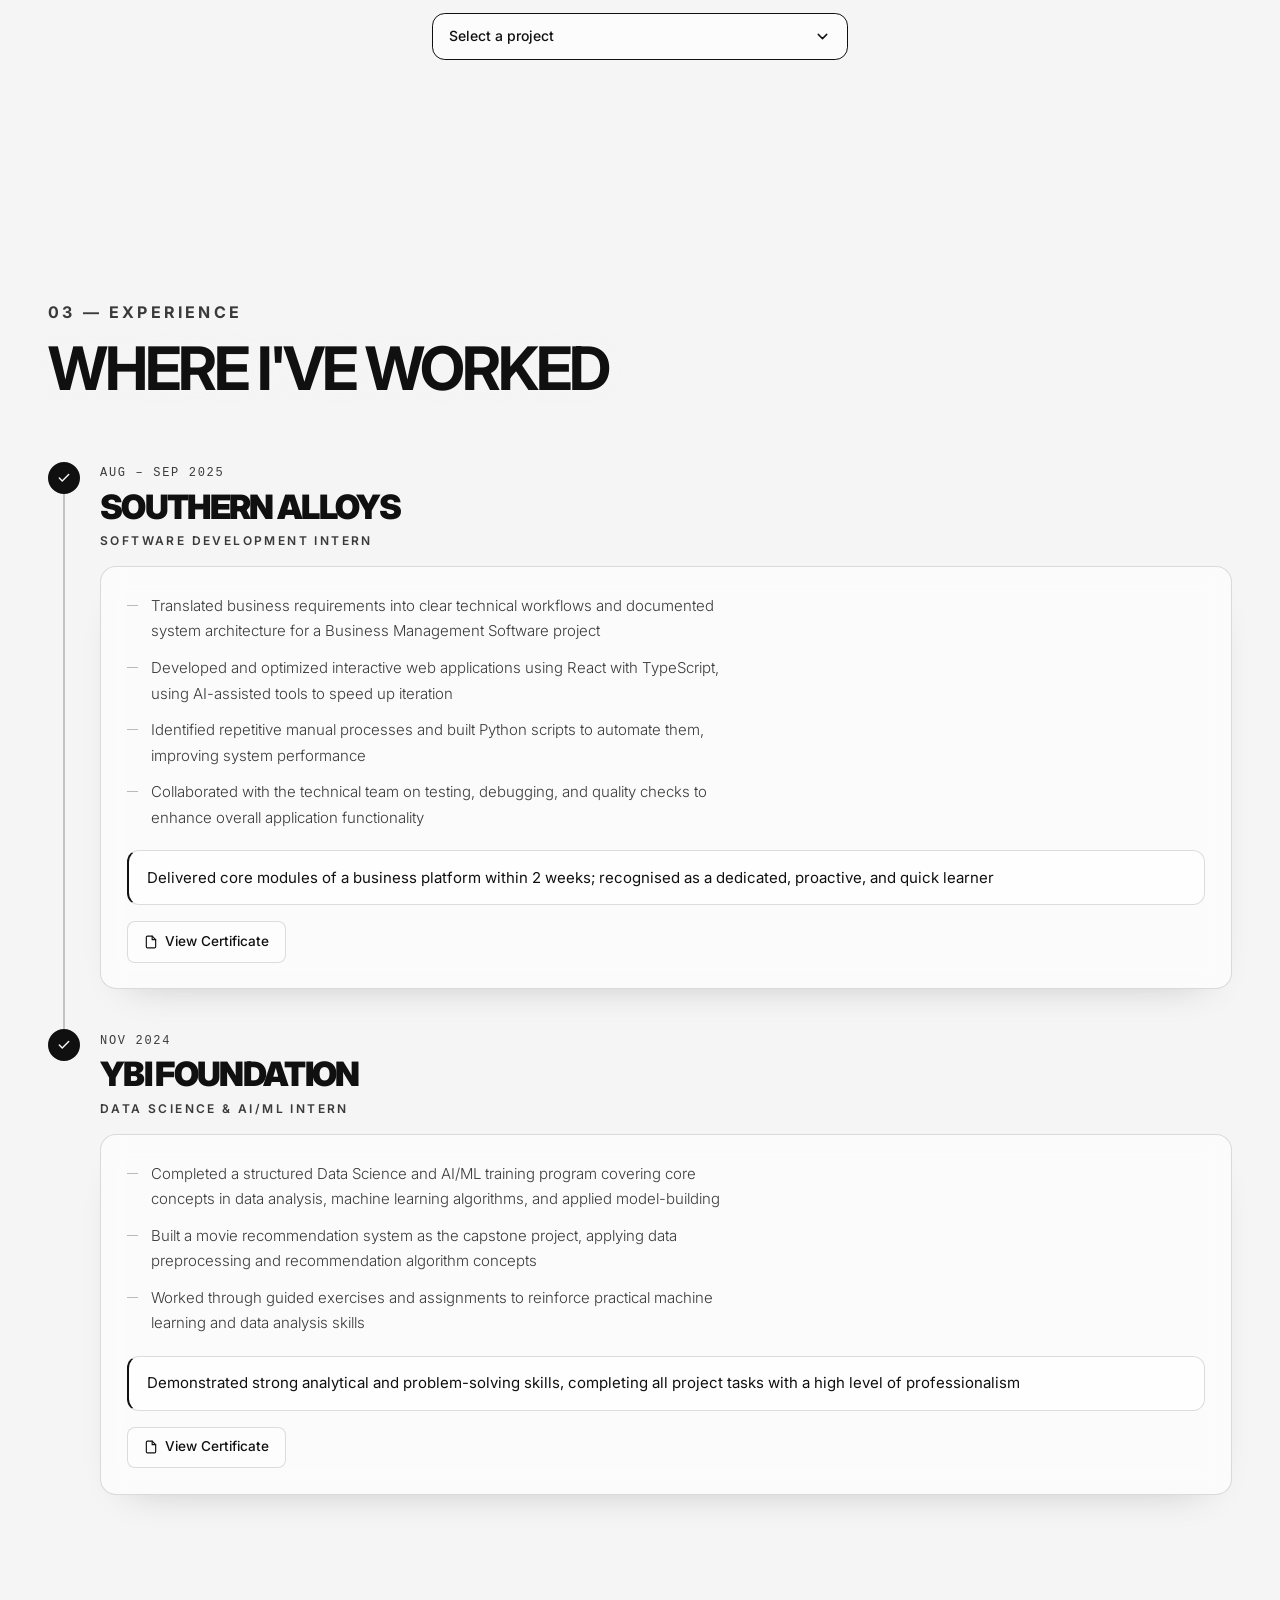
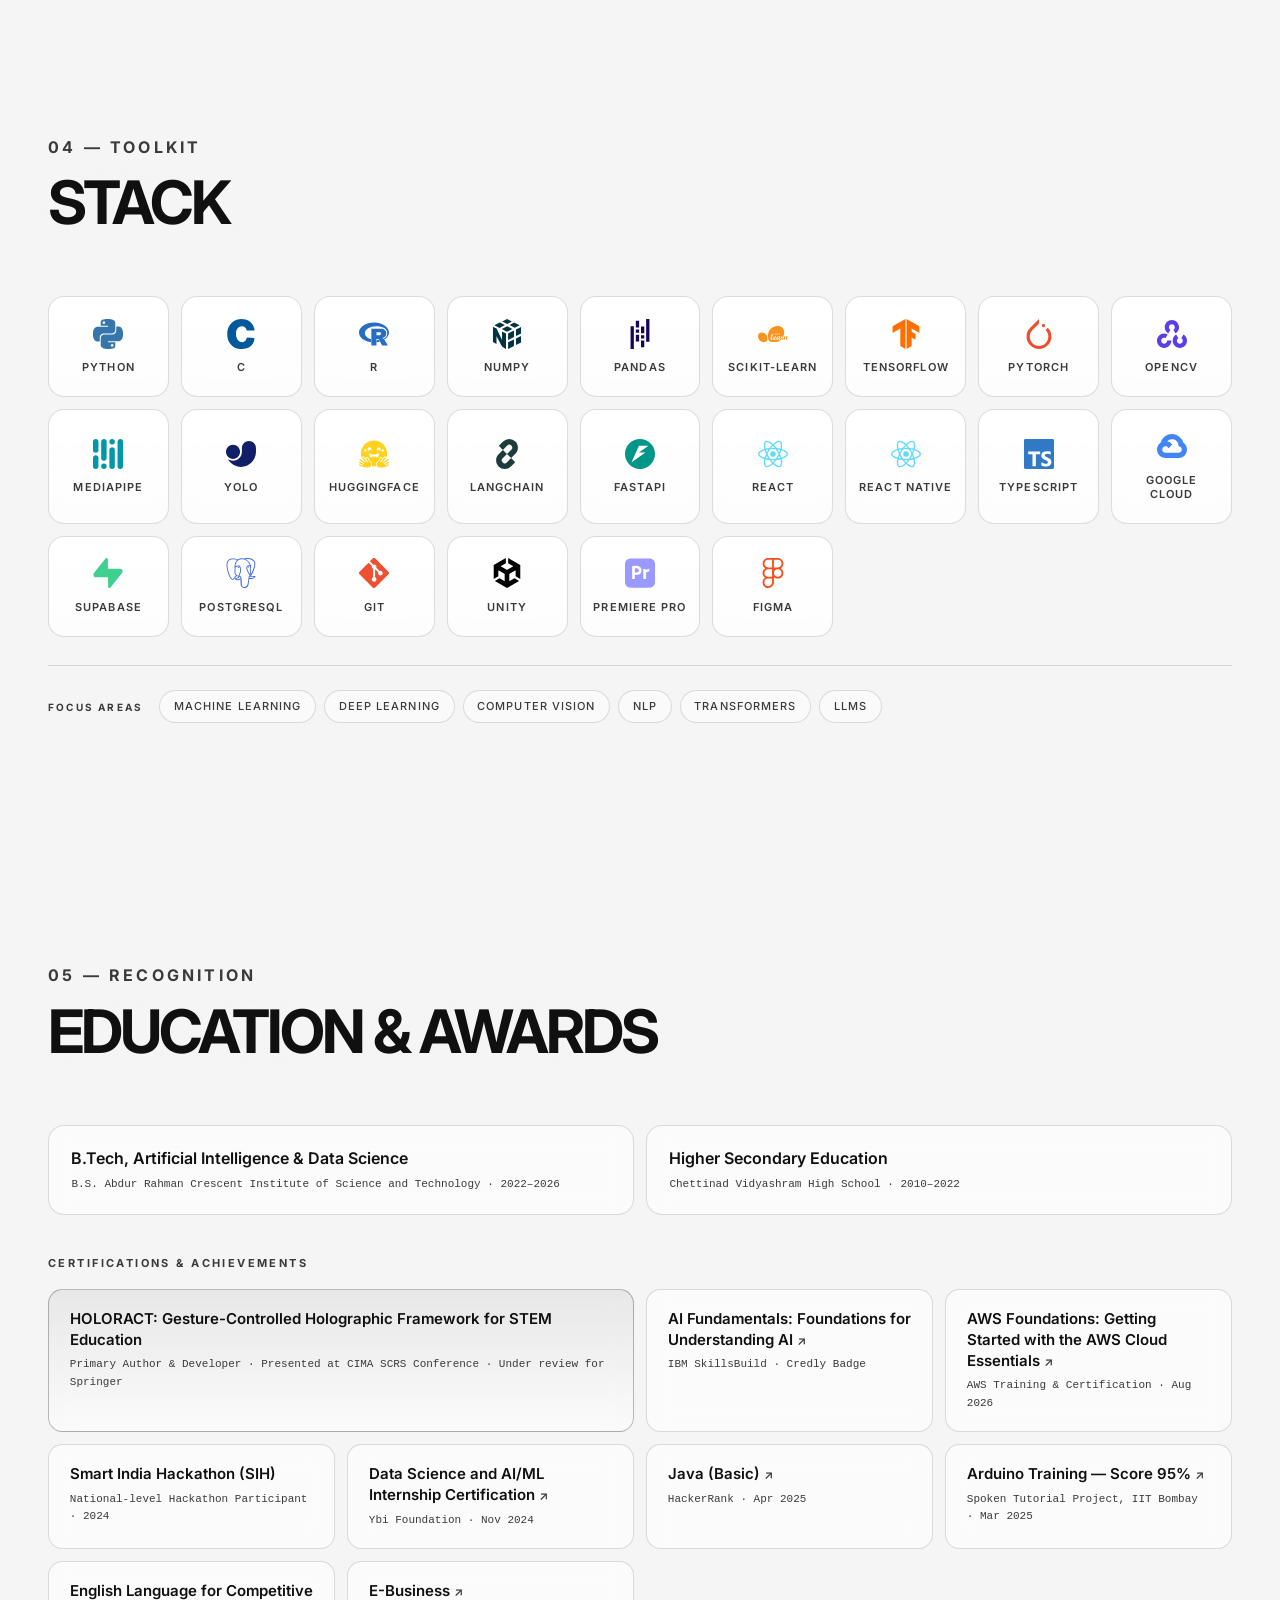
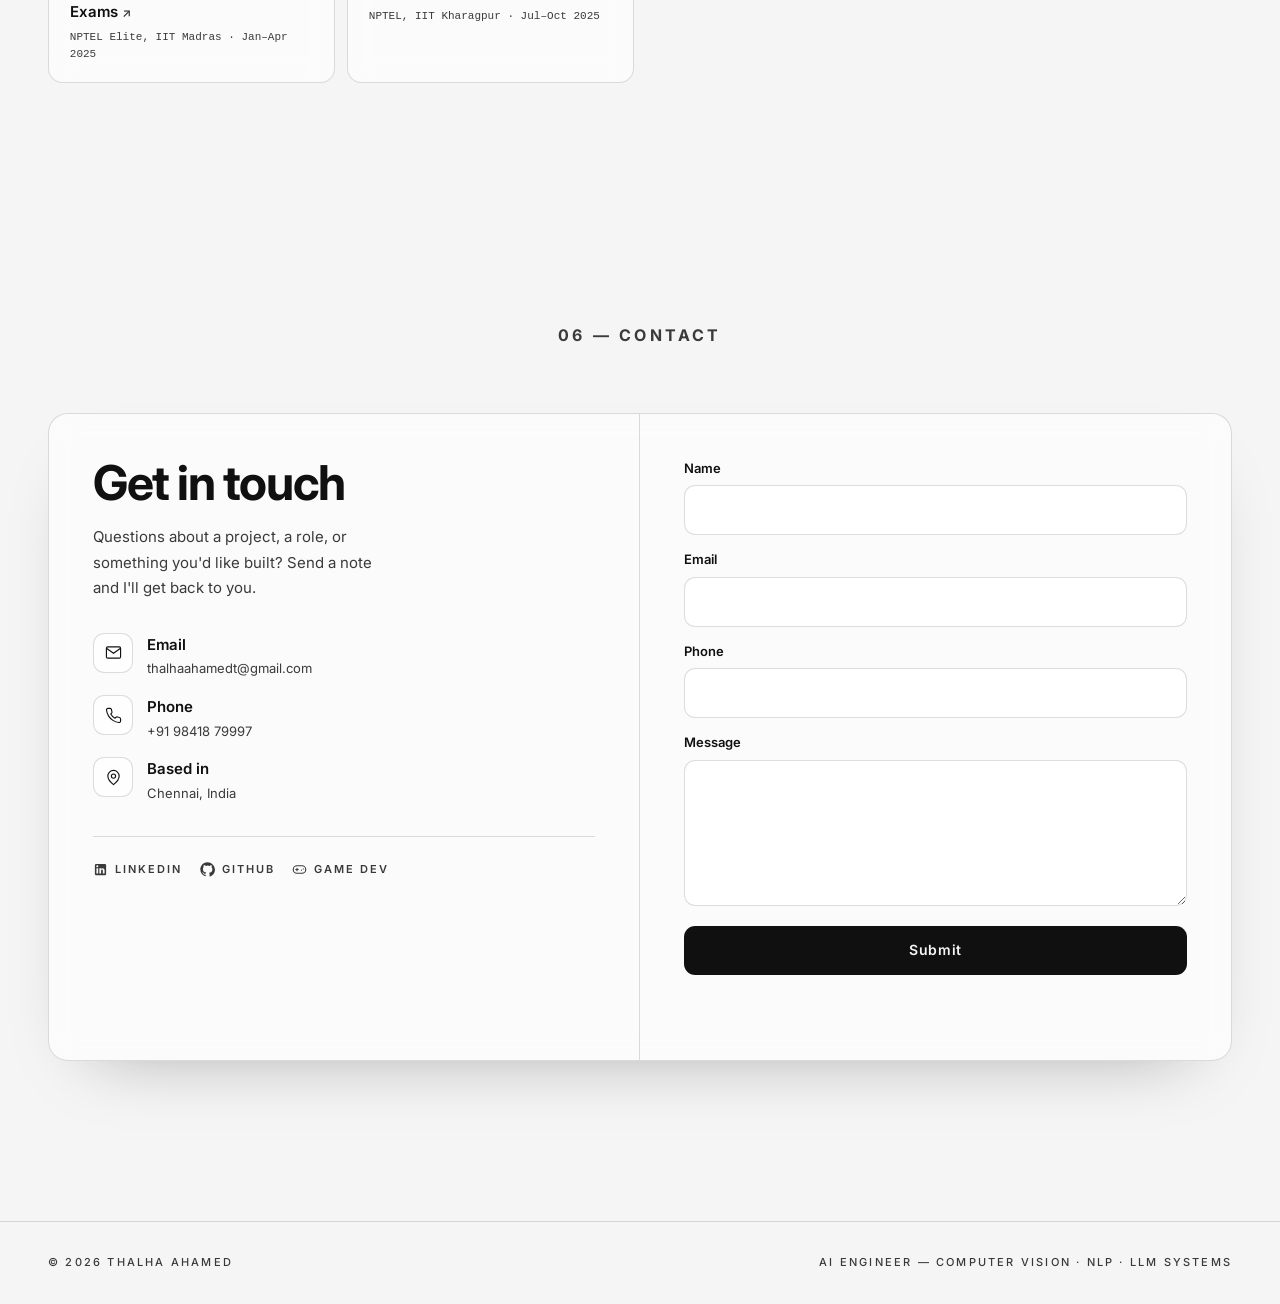
==== commit 06e1ff97: "meeetstream comapnion" ====
--- a/index.html
+++ b/index.html
@@ -189,7 +189,7 @@
         <div class="ig-head reveal">
           <span class="title-counter">02 — Selected Work</span>
           <h2 class="section-heading">Selected Projects</h2>
-          <p class="ig-sub">Six systems taken from problem statement to working product — computer vision, retrieval, and full-stack AI.</p>
+          <p class="ig-sub">Eight systems taken from problem statement to working product — computer vision, retrieval, agentic AI, and audio forensics.</p>
         </div>
 
         <div class="ig-gallery">
@@ -225,23 +225,18 @@
               <span class="ig-more">Case study <svg width="16" height="16" viewBox="0 0 13 13" fill="none" aria-hidden="true"><path d="M8.125 1.625H11.375V4.875" stroke="currentColor" stroke-linecap="round" stroke-linejoin="round"/><path d="M5.41602 7.58333L11.3743 1.625" stroke="currentColor" stroke-linecap="round" stroke-linejoin="round"/><path d="M9.75 7.04167V10.2917C9.75 10.579 9.63586 10.8545 9.4327 11.0577C9.22953 11.2609 8.95398 11.375 8.66667 11.375H2.70833C2.42102 11.375 2.14547 11.2609 1.9423 11.0577C1.73914 10.8545 1.625 10.579 1.625 10.2917V4.33333C1.625 4.04602 1.73914 3.77047 1.9423 3.5673C2.14547 3.36414 2.42102 3.25 2.70833 3.25H5.95833" stroke="currentColor" stroke-linecap="round" stroke-linejoin="round"/></svg></span>
             </div>
           </a>
-          <a class="ig-tile reveal" href="ollamabench.html">
-            <img src="./ollamabench_1.png" alt="OllamaBench" loading="lazy" decoding="async">
-            <div class="ig-overlay">
-              <span class="ig-meta">05 · Developer Tools</span>
-              <h3 class="ig-title">OllamaBench</h3>
-              <span class="ig-more">Case study <svg width="16" height="16" viewBox="0 0 13 13" fill="none" aria-hidden="true"><path d="M8.125 1.625H11.375V4.875" stroke="currentColor" stroke-linecap="round" stroke-linejoin="round"/><path d="M5.41602 7.58333L11.3743 1.625" stroke="currentColor" stroke-linecap="round" stroke-linejoin="round"/><path d="M9.75 7.04167V10.2917C9.75 10.579 9.63586 10.8545 9.4327 11.0577C9.22953 11.2609 8.95398 11.375 8.66667 11.375H2.70833C2.42102 11.375 2.14547 11.2609 1.9423 11.0577C1.73914 10.8545 1.625 10.579 1.625 10.2917V4.33333C1.625 4.04602 1.73914 3.77047 1.9423 3.5673C2.14547 3.36414 2.42102 3.25 2.70833 3.25H5.95833" stroke="currentColor" stroke-linecap="round" stroke-linejoin="round"/></svg></span>
-            </div>
-          </a>
-          <a class="ig-tile reveal" href="docforge.html">
-            <img src="./docforge_ui_1.png" alt="DocForge AI" loading="lazy" decoding="async">
-            <div class="ig-overlay">
-              <span class="ig-meta">06 · AI-Native Application</span>
-              <h3 class="ig-title">DocForge AI</h3>
-              <span class="ig-more">Case study <svg width="16" height="16" viewBox="0 0 13 13" fill="none" aria-hidden="true"><path d="M8.125 1.625H11.375V4.875" stroke="currentColor" stroke-linecap="round" stroke-linejoin="round"/><path d="M5.41602 7.58333L11.3743 1.625" stroke="currentColor" stroke-linecap="round" stroke-linejoin="round"/><path d="M9.75 7.04167V10.2917C9.75 10.579 9.63586 10.8545 9.4327 11.0577C9.22953 11.2609 8.95398 11.375 8.66667 11.375H2.70833C2.42102 11.375 2.14547 11.2609 1.9423 11.0577C1.73914 10.8545 1.625 10.579 1.625 10.2917V4.33333C1.625 4.04602 1.73914 3.77047 1.9423 3.5673C2.14547 3.36414 2.42102 3.25 2.70833 3.25H5.95833" stroke="currentColor" stroke-linecap="round" stroke-linejoin="round"/></svg></span>
-            </div>
-          </a>
-
+          <a class="ig-tile reveal" href="meetstream.html" data-fallback="MeetStream Companion">
+            <img src="./meetstream.png" alt="MeetStream Companion" loading="lazy" decoding="async">
+            <span class="ig-fallback" aria-hidden="true">
+              <svg viewBox="0 0 24 24" fill="none" stroke="currentColor" stroke-width="1.4" stroke-linecap="round" stroke-linejoin="round"><path d="M15.6 8.4 21 5.4v13.2l-5.4-3"/><rect x="3" y="6" width="12.6" height="12" rx="2"/></svg>
+              <span>MeetStream</span>
+            </span>
+            <div class="ig-overlay">
+              <span class="ig-meta">05 · Agentic AI &amp; RAG</span>
+              <h3 class="ig-title">MeetStream Companion</h3>
+              <span class="ig-more">Case study <svg width="16" height="16" viewBox="0 0 13 13" fill="none" aria-hidden="true"><path d="M8.125 1.625H11.375V4.875" stroke="currentColor" stroke-linecap="round" stroke-linejoin="round"/><path d="M5.41602 7.58333L11.3743 1.625" stroke="currentColor" stroke-linecap="round" stroke-linejoin="round"/><path d="M9.75 7.04167V10.2917C9.75 10.579 9.63586 10.8545 9.4327 11.0577C9.22953 11.2609 8.95398 11.375 8.66667 11.375H2.70833C2.42102 11.375 2.14547 11.2609 1.9423 11.0577C1.73914 10.8545 1.625 10.579 1.625 10.2917V4.33333C1.625 4.04602 1.73914 3.77047 1.9423 3.5673C2.14547 3.36414 2.42102 3.25 2.70833 3.25H5.95833" stroke="currentColor" stroke-linecap="round" stroke-linejoin="round"/></svg></span>
+            </div>
+          </a>
           <a class="ig-tile reveal" href="voiceguard.html" data-fallback="VoiceGuard">
             <img src="./voiceguard.png" alt="VoiceGuard" loading="lazy" decoding="async">
             <span class="ig-fallback" aria-hidden="true">
@@ -249,8 +244,24 @@
               <span>VoiceGuard</span>
             </span>
             <div class="ig-overlay">
-              <span class="ig-meta">07 · Audio Forensics &amp; Security</span>
+              <span class="ig-meta">06 · Audio Forensics &amp; Security</span>
               <h3 class="ig-title">VoiceGuard</h3>
+              <span class="ig-more">Case study <svg width="16" height="16" viewBox="0 0 13 13" fill="none" aria-hidden="true"><path d="M8.125 1.625H11.375V4.875" stroke="currentColor" stroke-linecap="round" stroke-linejoin="round"/><path d="M5.41602 7.58333L11.3743 1.625" stroke="currentColor" stroke-linecap="round" stroke-linejoin="round"/><path d="M9.75 7.04167V10.2917C9.75 10.579 9.63586 10.8545 9.4327 11.0577C9.22953 11.2609 8.95398 11.375 8.66667 11.375H2.70833C2.42102 11.375 2.14547 11.2609 1.9423 11.0577C1.73914 10.8545 1.625 10.579 1.625 10.2917V4.33333C1.625 4.04602 1.73914 3.77047 1.9423 3.5673C2.14547 3.36414 2.42102 3.25 2.70833 3.25H5.95833" stroke="currentColor" stroke-linecap="round" stroke-linejoin="round"/></svg></span>
+            </div>
+          </a>
+          <a class="ig-tile reveal" href="ollamabench.html">
+            <img src="./ollamabench_1.png" alt="OllamaBench" loading="lazy" decoding="async">
+            <div class="ig-overlay">
+              <span class="ig-meta">07 · Developer Tools</span>
+              <h3 class="ig-title">OllamaBench</h3>
+              <span class="ig-more">Case study <svg width="16" height="16" viewBox="0 0 13 13" fill="none" aria-hidden="true"><path d="M8.125 1.625H11.375V4.875" stroke="currentColor" stroke-linecap="round" stroke-linejoin="round"/><path d="M5.41602 7.58333L11.3743 1.625" stroke="currentColor" stroke-linecap="round" stroke-linejoin="round"/><path d="M9.75 7.04167V10.2917C9.75 10.579 9.63586 10.8545 9.4327 11.0577C9.22953 11.2609 8.95398 11.375 8.66667 11.375H2.70833C2.42102 11.375 2.14547 11.2609 1.9423 11.0577C1.73914 10.8545 1.625 10.579 1.625 10.2917V4.33333C1.625 4.04602 1.73914 3.77047 1.9423 3.5673C2.14547 3.36414 2.42102 3.25 2.70833 3.25H5.95833" stroke="currentColor" stroke-linecap="round" stroke-linejoin="round"/></svg></span>
+            </div>
+          </a>
+          <a class="ig-tile reveal" href="docforge.html">
+            <img src="./docforge_ui_1.png" alt="DocForge AI" loading="lazy" decoding="async">
+            <div class="ig-overlay">
+              <span class="ig-meta">08 · AI-Native Application</span>
+              <h3 class="ig-title">DocForge AI</h3>
               <span class="ig-more">Case study <svg width="16" height="16" viewBox="0 0 13 13" fill="none" aria-hidden="true"><path d="M8.125 1.625H11.375V4.875" stroke="currentColor" stroke-linecap="round" stroke-linejoin="round"/><path d="M5.41602 7.58333L11.3743 1.625" stroke="currentColor" stroke-linecap="round" stroke-linejoin="round"/><path d="M9.75 7.04167V10.2917C9.75 10.579 9.63586 10.8545 9.4327 11.0577C9.22953 11.2609 8.95398 11.375 8.66667 11.375H2.70833C2.42102 11.375 2.14547 11.2609 1.9423 11.0577C1.73914 10.8545 1.625 10.579 1.625 10.2917V4.33333C1.625 4.04602 1.73914 3.77047 1.9423 3.5673C2.14547 3.36414 2.42102 3.25 2.70833 3.25H5.95833" stroke="currentColor" stroke-linecap="round" stroke-linejoin="round"/></svg></span>
             </div>
           </a>
--- a/style.css
+++ b/style.css
@@ -1142,7 +1142,7 @@
 
 /* On hover the tile expands dramatically */
 .ig-tile:hover,
-.ig-tile:focus-visible { flex-grow: 7; }
+.ig-tile:focus-visible { flex-grow: 9; }
 
 .ig-tile img {
   width: 100%;
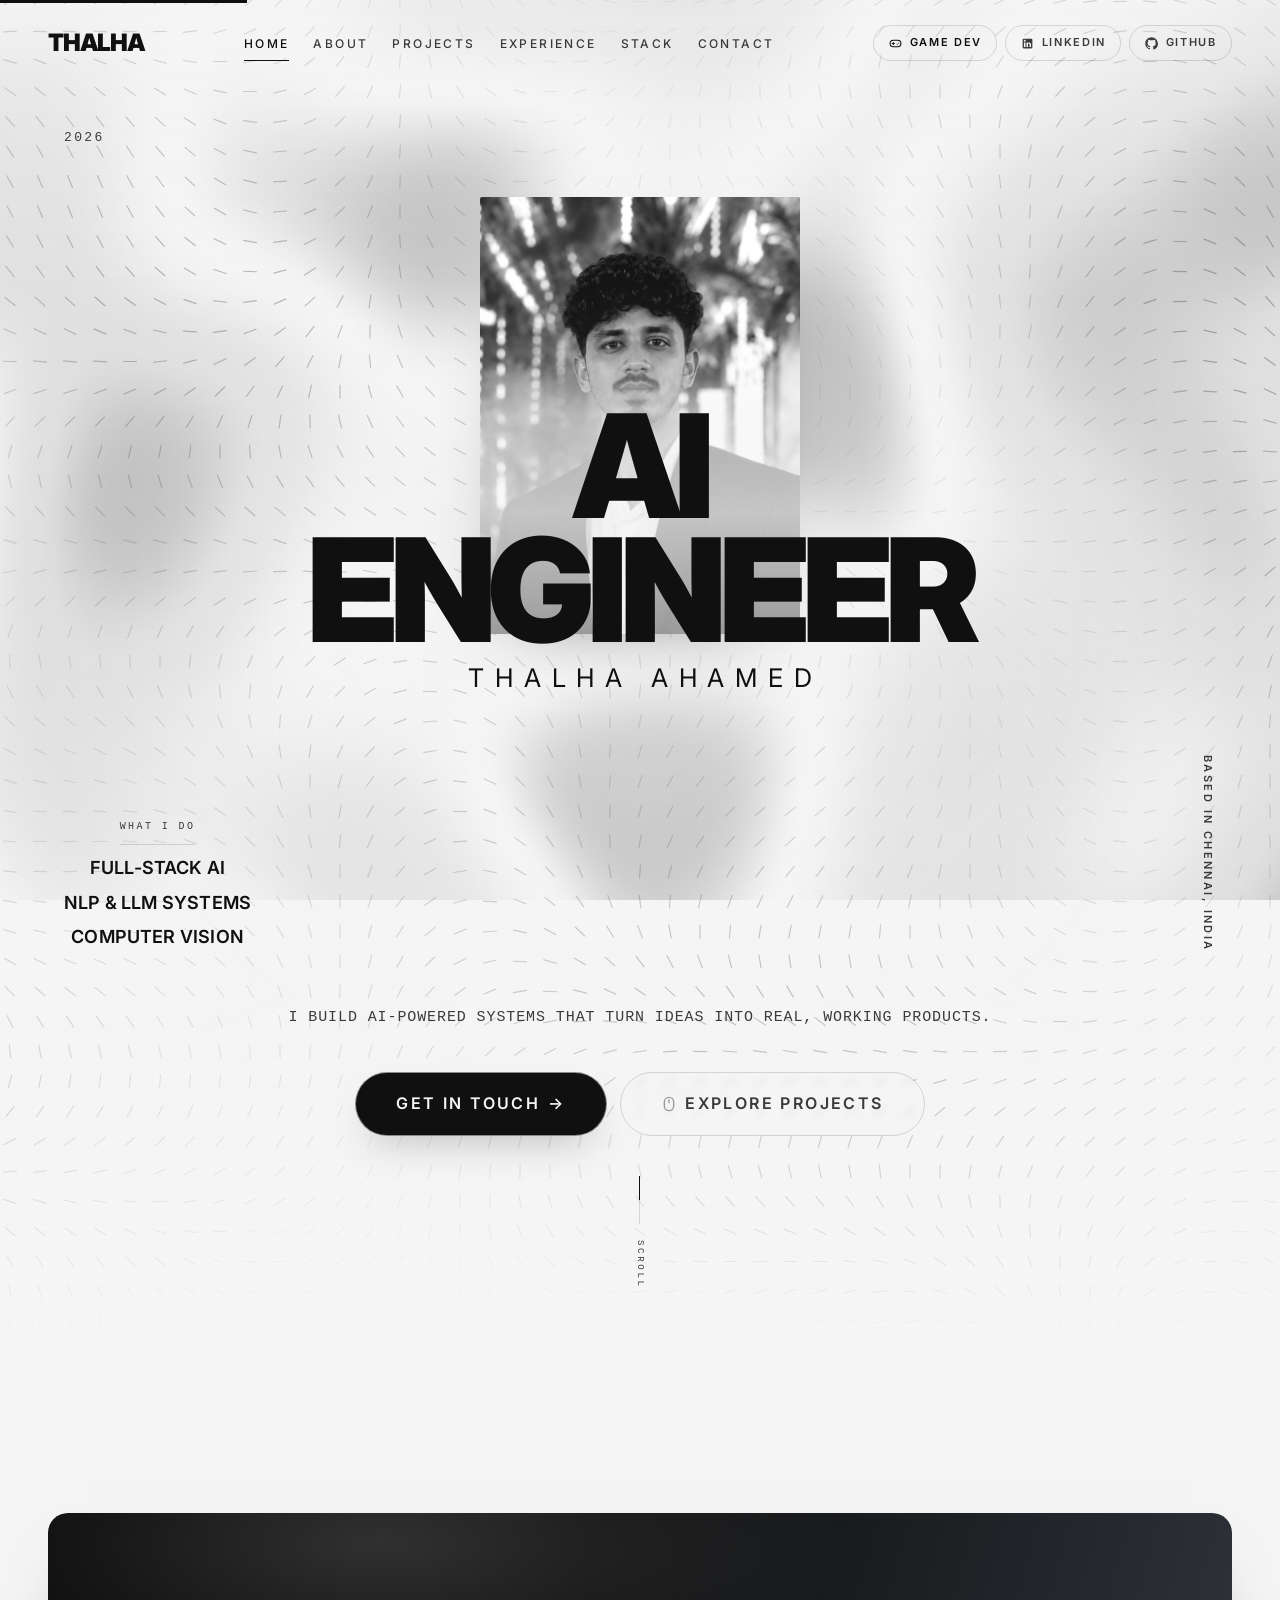
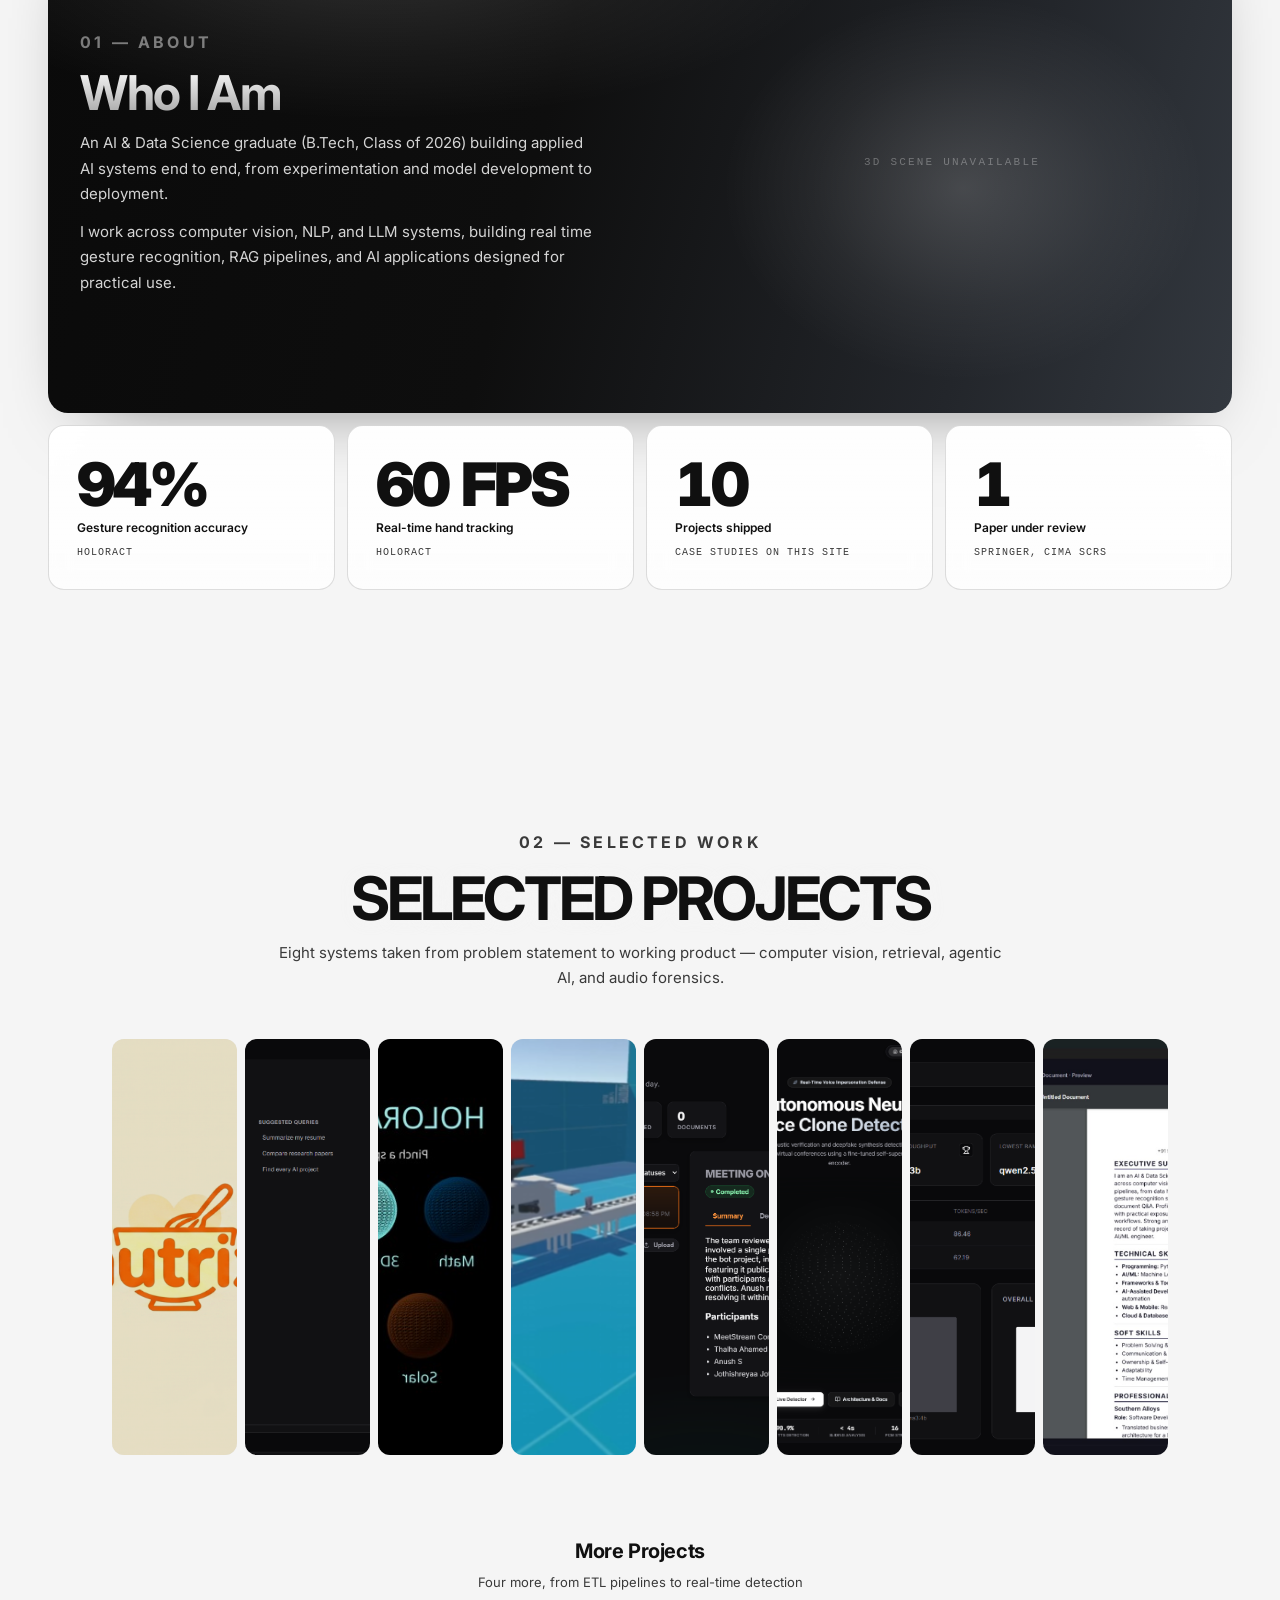
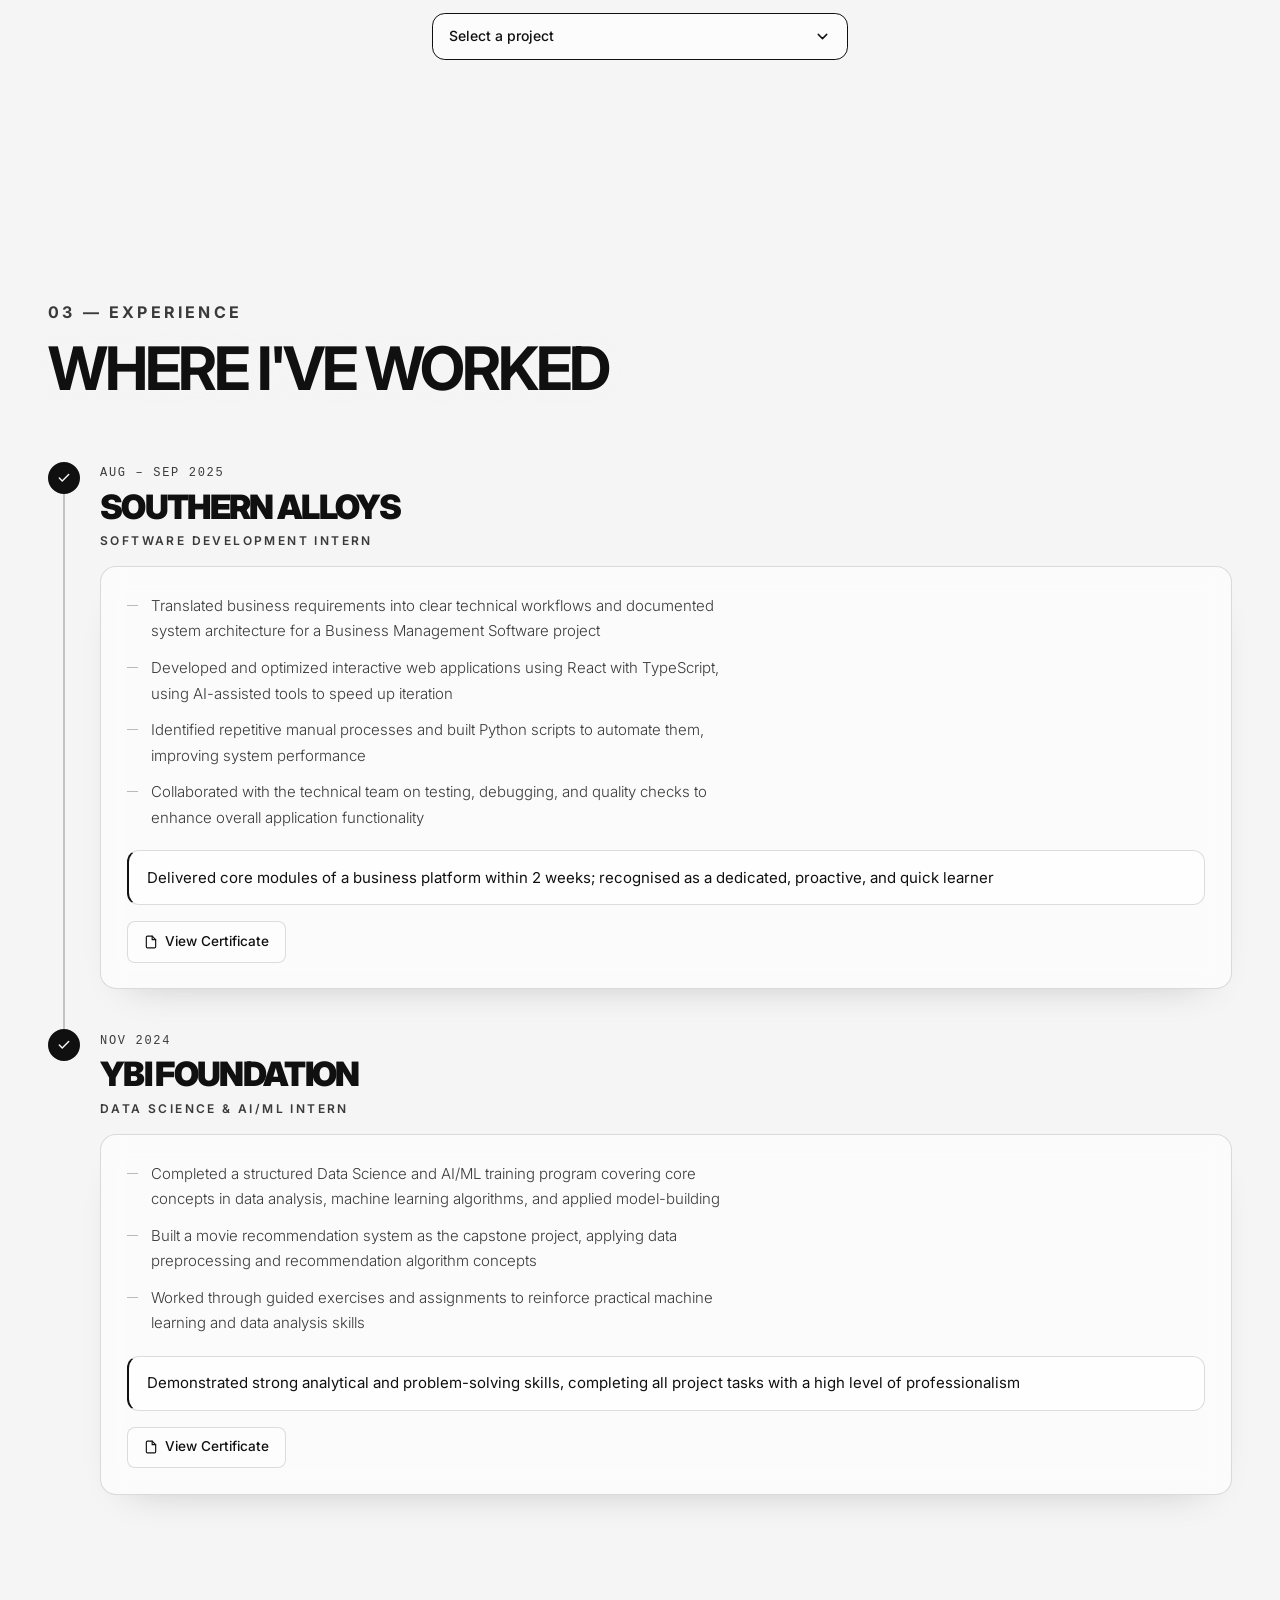
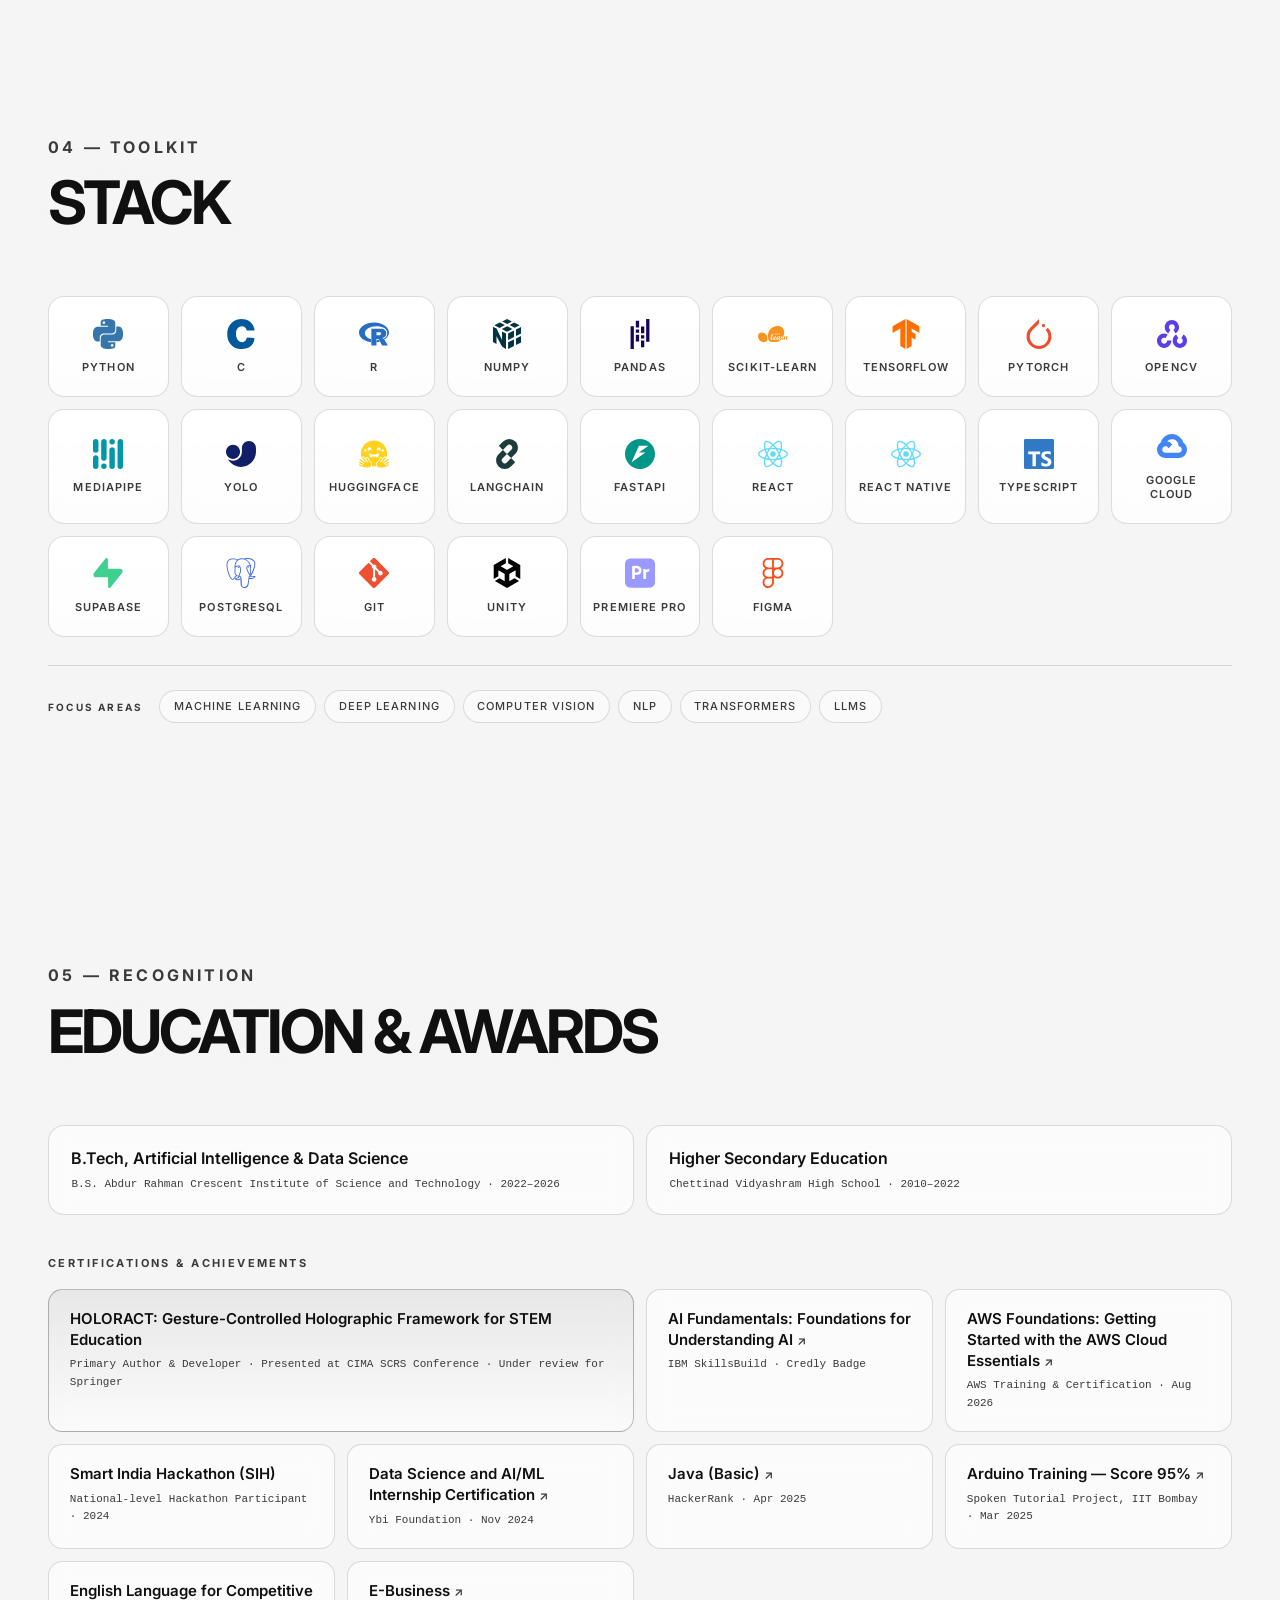
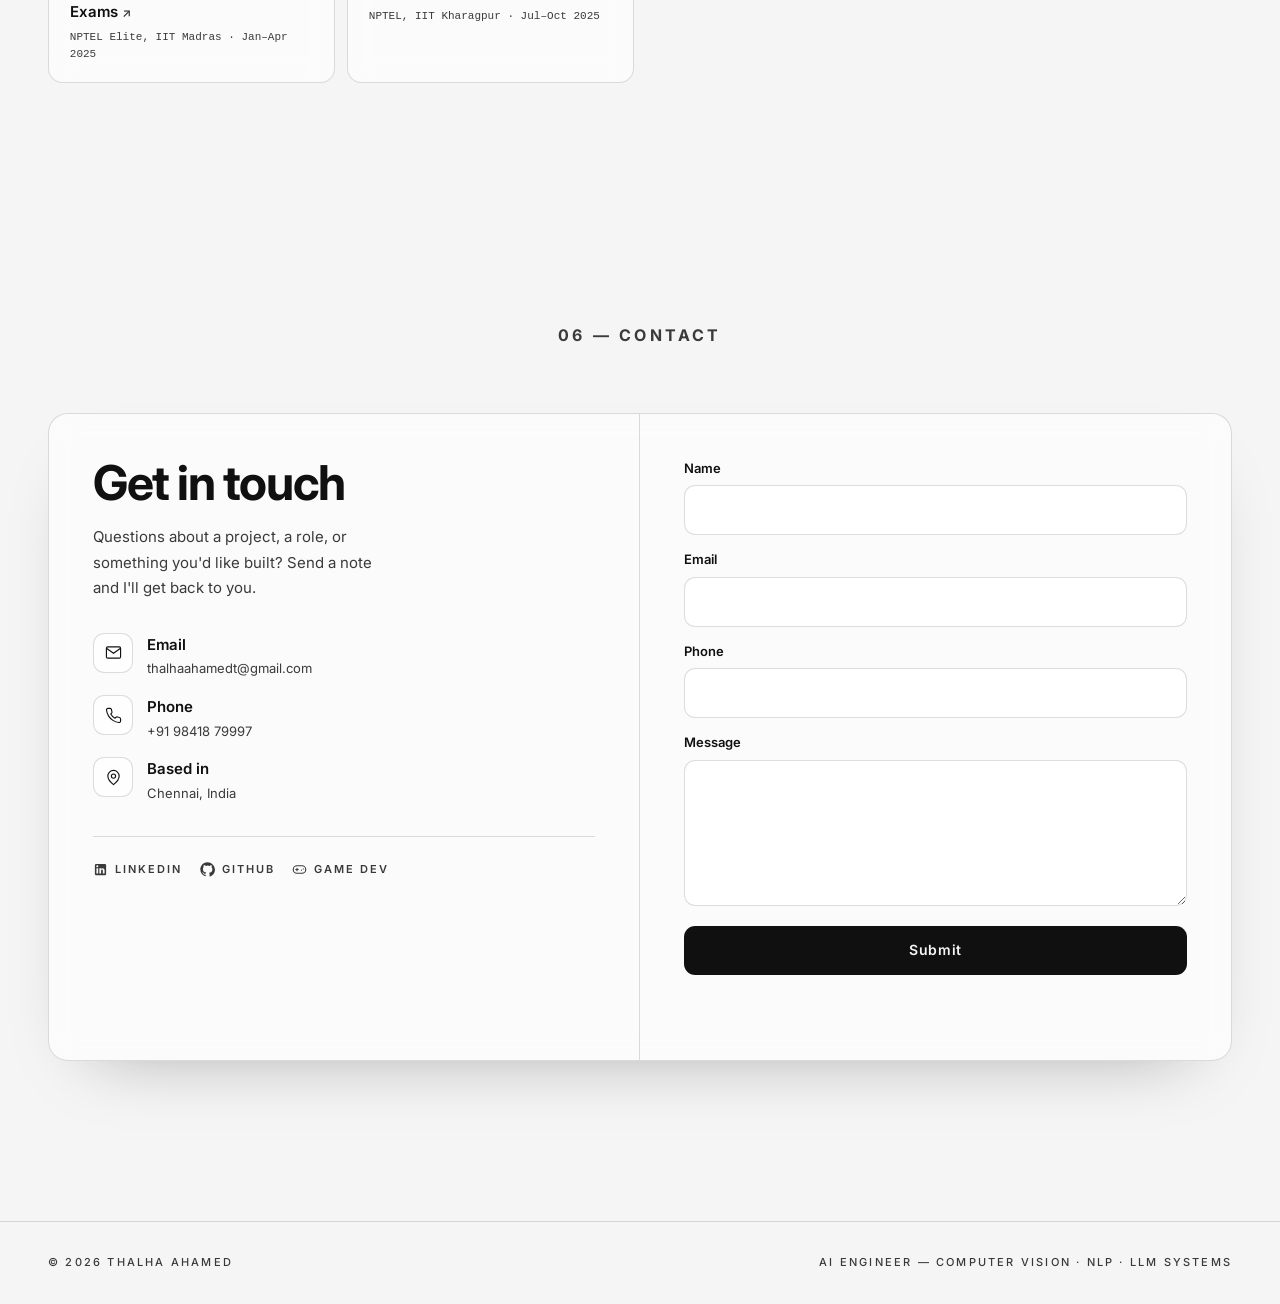
==== commit 65505e26: "Point MeetStream CTA at the live URL and flag it on the homepage The README still advertised the old" ====
--- a/index.html
+++ b/index.html
@@ -233,6 +233,7 @@
             </span>
             <div class="ig-overlay">
               <span class="ig-meta">05 · Agentic AI &amp; RAG</span>
+              <span class="ig-live"><i aria-hidden="true"></i>Live &mdash; try it now</span>
               <h3 class="ig-title">MeetStream Companion</h3>
               <span class="ig-more">Case study <svg width="16" height="16" viewBox="0 0 13 13" fill="none" aria-hidden="true"><path d="M8.125 1.625H11.375V4.875" stroke="currentColor" stroke-linecap="round" stroke-linejoin="round"/><path d="M5.41602 7.58333L11.3743 1.625" stroke="currentColor" stroke-linecap="round" stroke-linejoin="round"/><path d="M9.75 7.04167V10.2917C9.75 10.579 9.63586 10.8545 9.4327 11.0577C9.22953 11.2609 8.95398 11.375 8.66667 11.375H2.70833C2.42102 11.375 2.14547 11.2609 1.9423 11.0577C1.73914 10.8545 1.625 10.579 1.625 10.2917V4.33333C1.625 4.04602 1.73914 3.77047 1.9423 3.5673C2.14547 3.36414 2.42102 3.25 2.70833 3.25H5.95833" stroke="currentColor" stroke-linecap="round" stroke-linejoin="round"/></svg></span>
             </div>
--- a/style.css
+++ b/style.css
@@ -1213,6 +1213,44 @@
   color: rgba(255, 255, 255, 0.65);
 }
 
+/* "Live" marker — the tile itself is one <a>, so this is a badge, not a
+   nested link; the case page carries the actual Try-it-now button. */
+.ig-live {
+  display: inline-flex;
+  align-items: center;
+  gap: 0.4rem;
+  align-self: flex-start;
+  margin-bottom: 0.15rem;
+  padding: 0.2rem 0.5rem 0.2rem 0.45rem;
+  border-radius: 999px;
+  border: 1px solid rgba(255, 255, 255, 0.28);
+  background: rgba(255, 255, 255, 0.12);
+  font-size: 0.5625rem;
+  font-weight: 600;
+  letter-spacing: 0.12em;
+  text-transform: uppercase;
+  color: #FFFFFF;
+}
+
+.ig-live i {
+  width: 0.4rem;
+  height: 0.4rem;
+  flex: none;
+  border-radius: 50%;
+  background: #34D399;
+  box-shadow: 0 0 0 0 rgba(52, 211, 153, 0.65);
+  animation: ig-live-pulse 2s var(--ease-out) infinite;
+}
+
+@keyframes ig-live-pulse {
+  70%  { box-shadow: 0 0 0 0.35rem rgba(52, 211, 153, 0); }
+  100% { box-shadow: 0 0 0 0 rgba(52, 211, 153, 0); }
+}
+
+@media (prefers-reduced-motion: reduce) {
+  .ig-live i { animation: none; }
+}
+
 .ig-title {
   font-size: 1.25rem;
   font-weight: 500;
